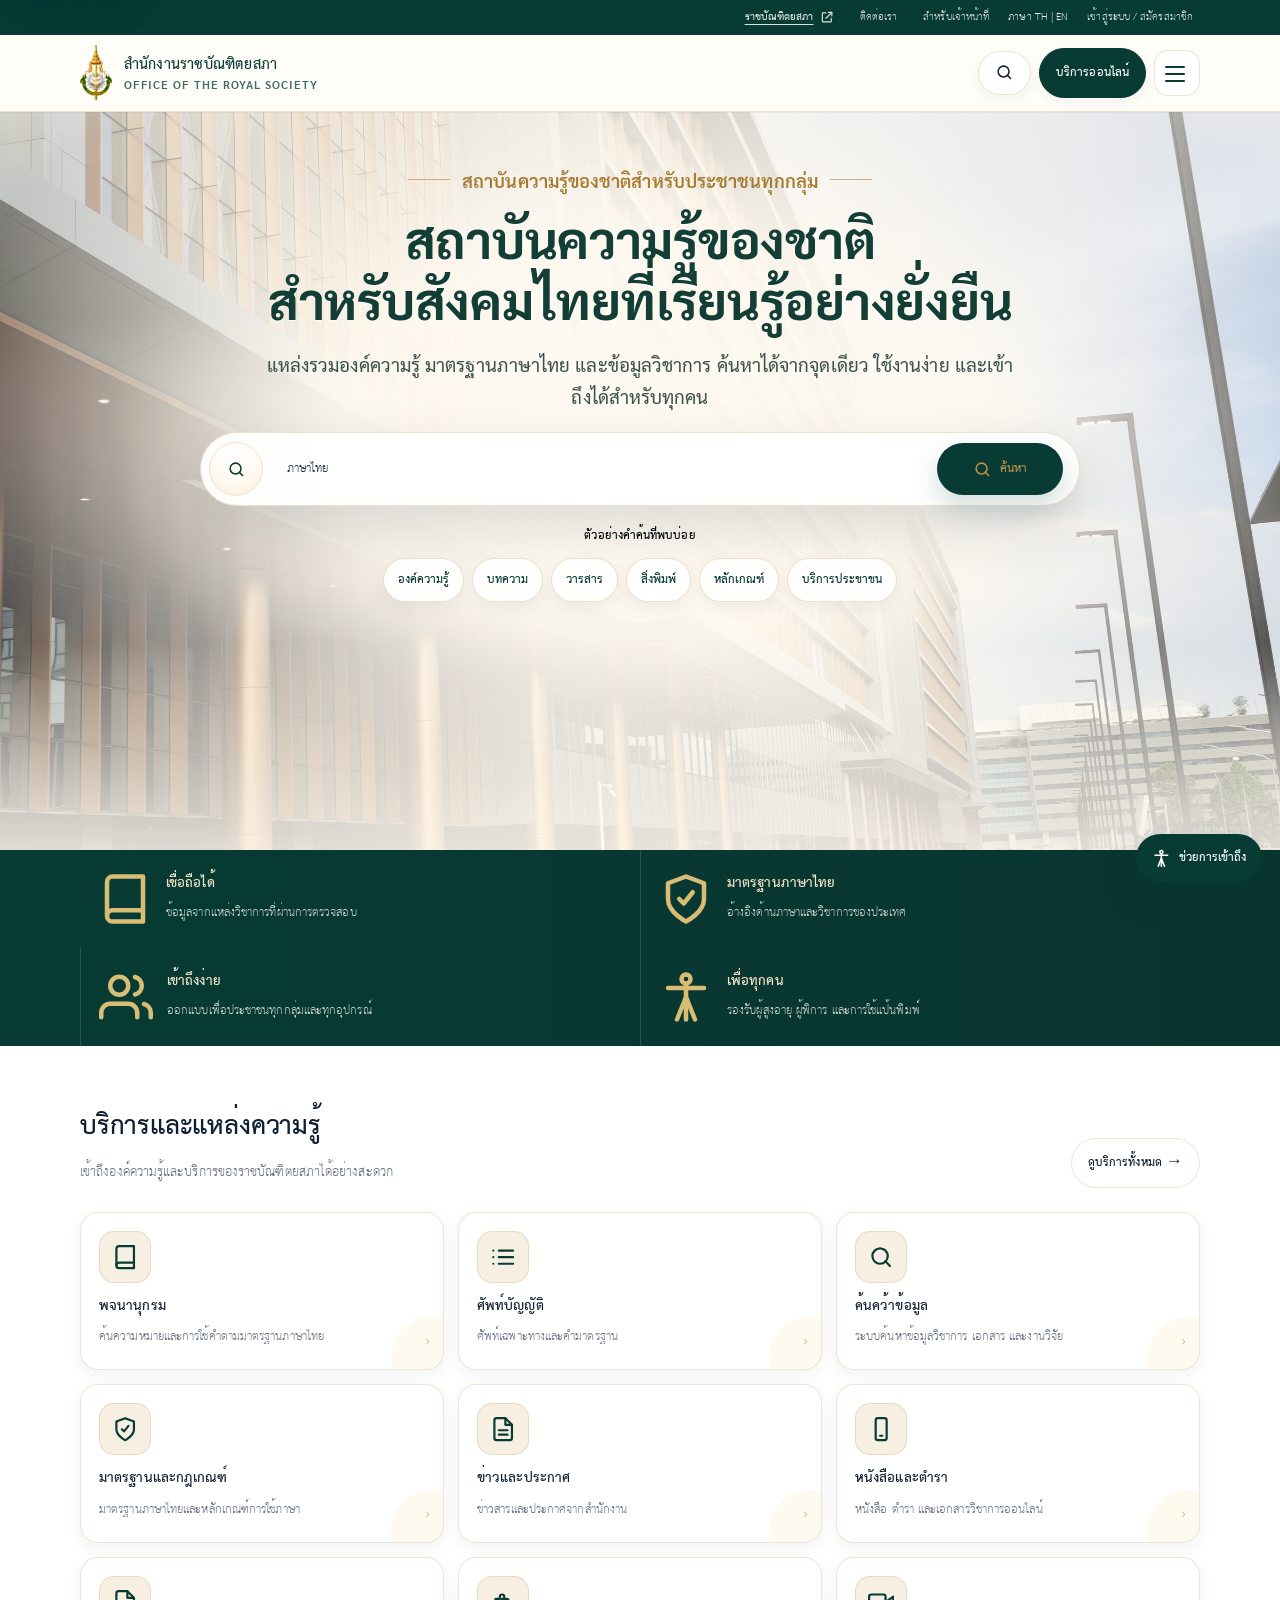
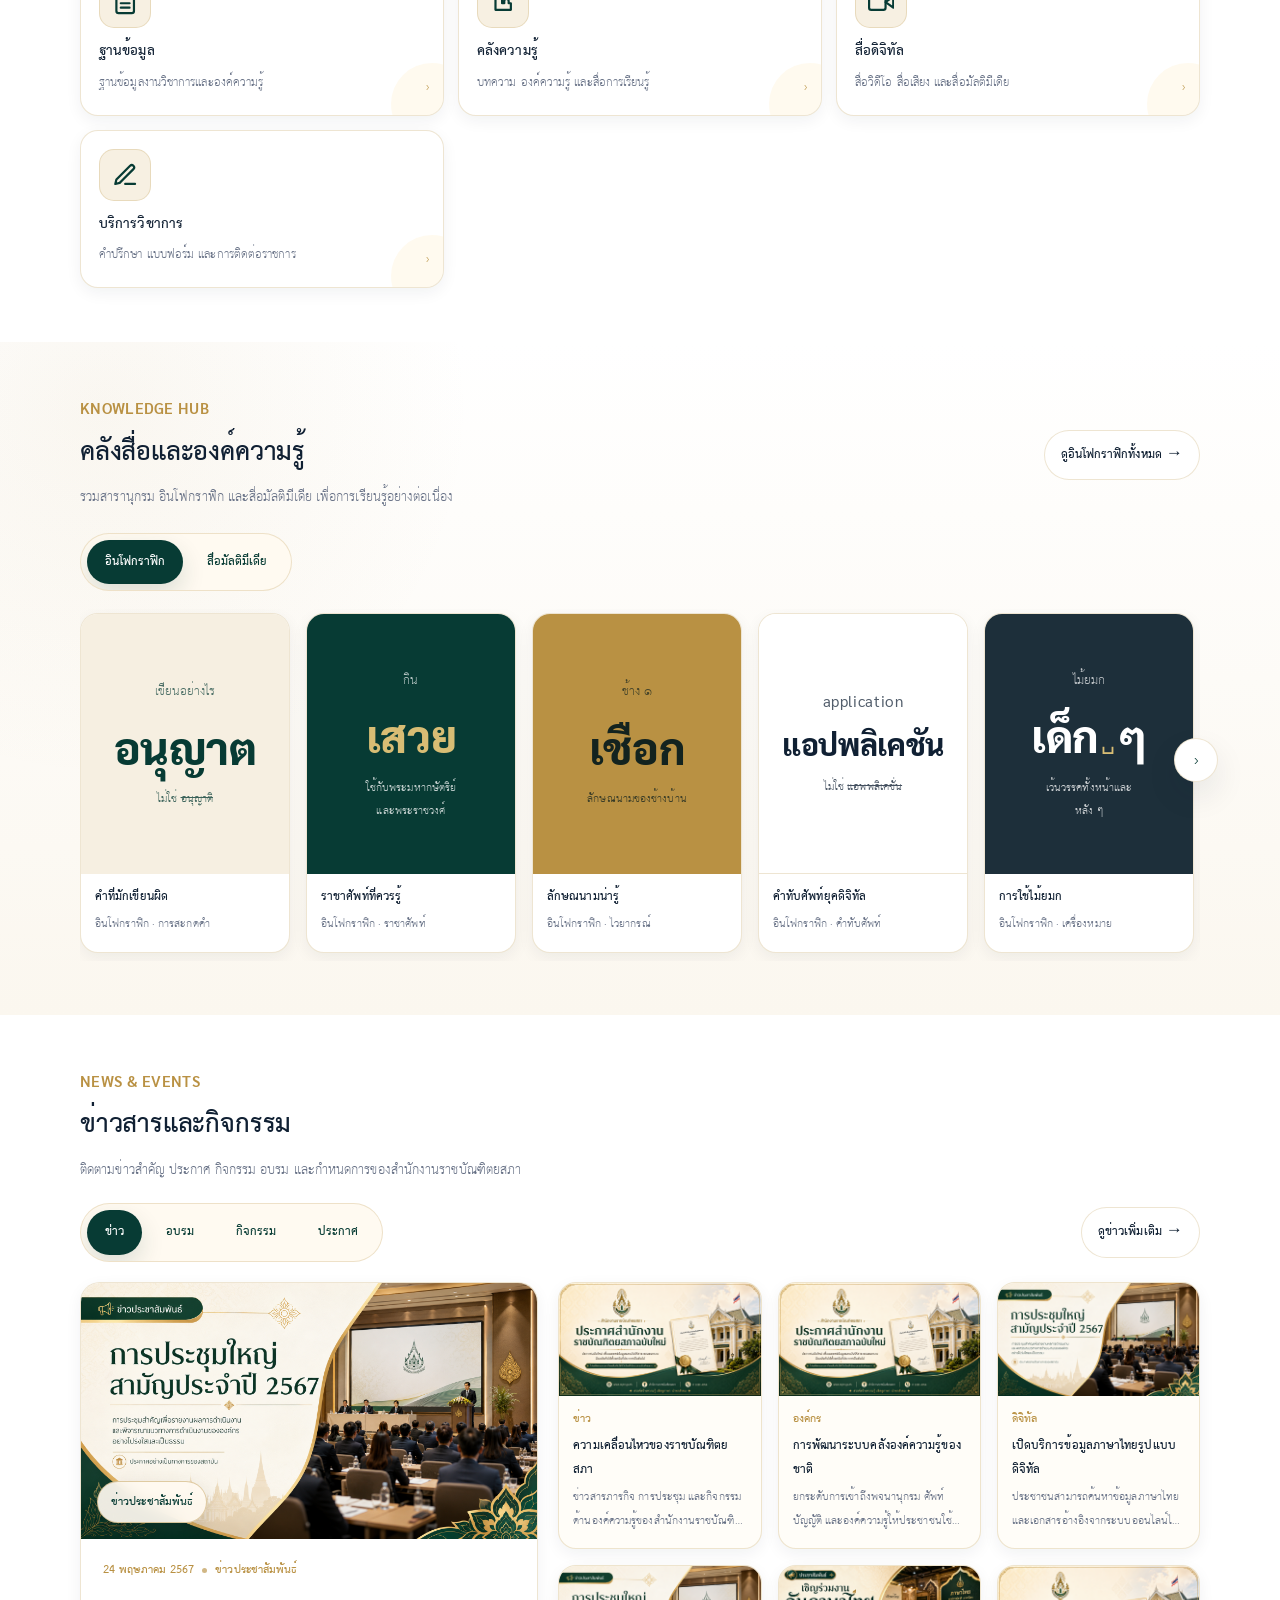
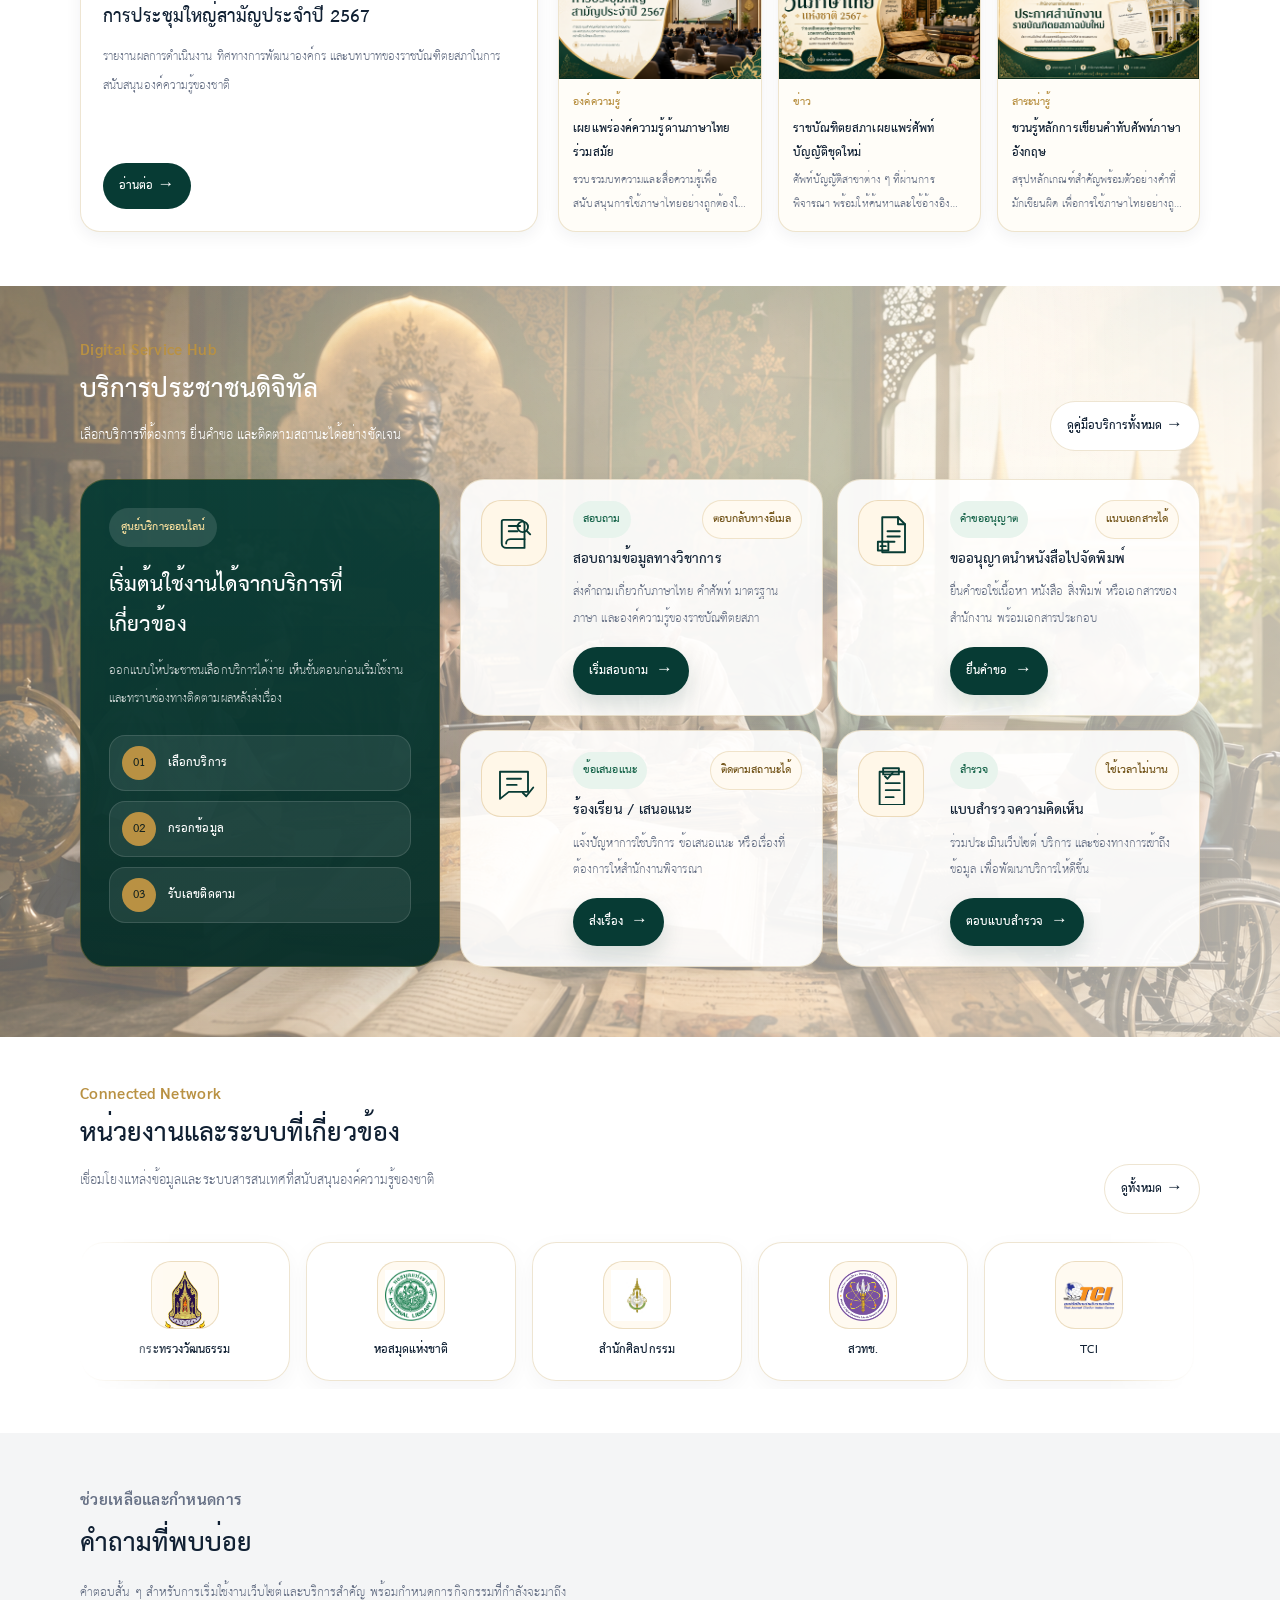
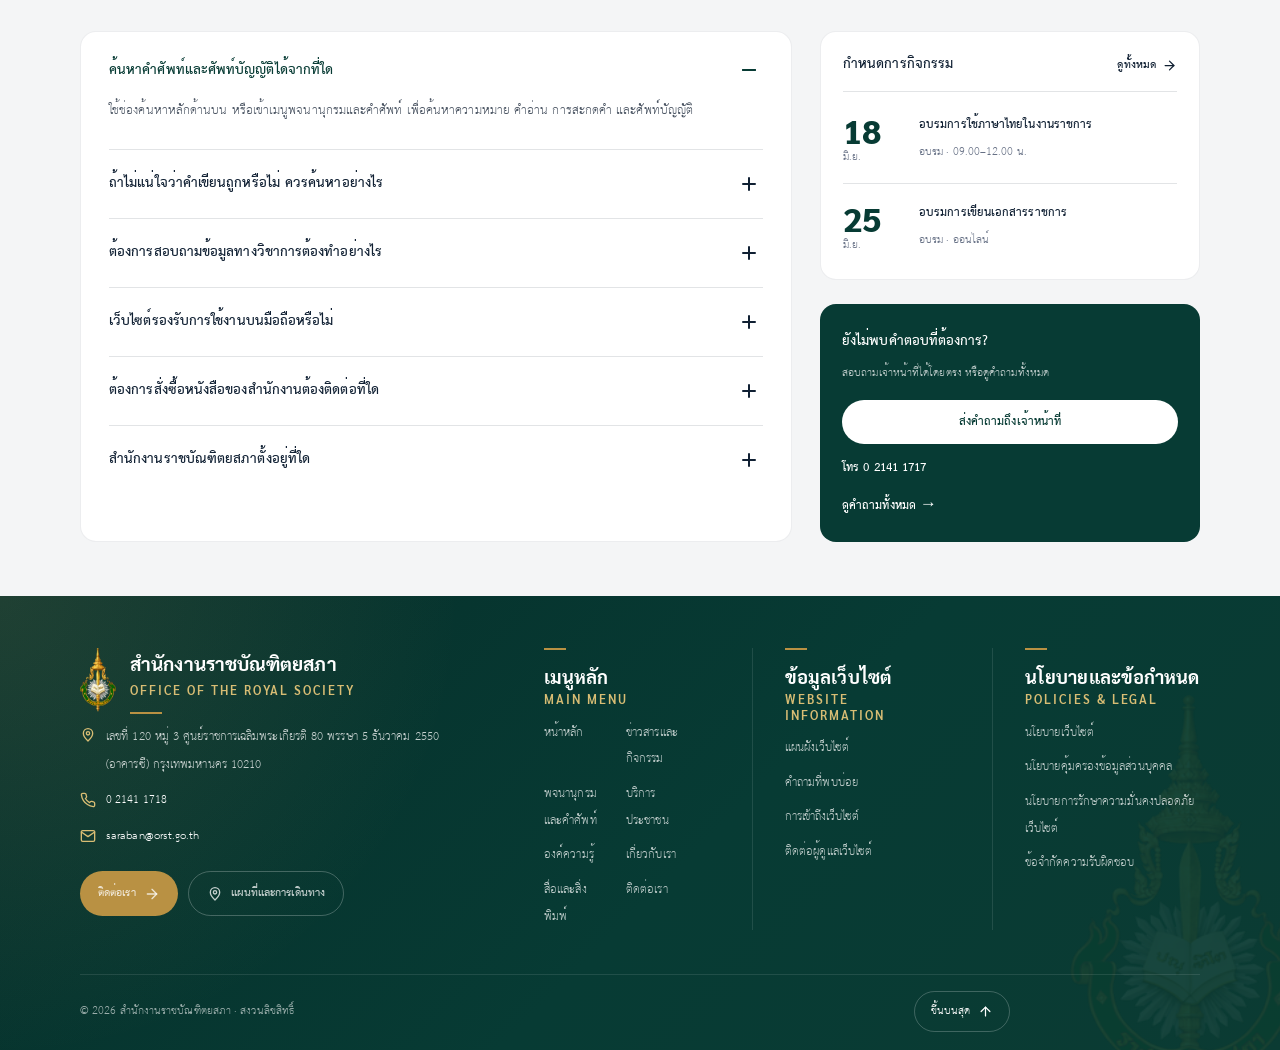
==== index.html @ 40ad595f "feat: ช่องค้นหาหน้าแรกค้นเฉพาะเนื้อหาที่มีในเว็บ - placeholder: ตัด "คำศัพท์ พจนานุกรม" เหลือ "องค์ค" ====
<!DOCTYPE html>
<html lang="th">

<head>
  <meta charset="UTF-8" />
  <meta name="viewport" content="width=device-width, initial-scale=1.0" />
  <meta name="description"
    content="ต้นแบบ UI เว็บไซต์สำนักงานราชบัณฑิตยสภา สถาบันความรู้ของชาติ ค้นหาง่าย เข้าถึงได้ทุกคน" />
  <title>สำนักงานราชบัณฑิตยสภา | สถาบันความรู้ของชาติ</title>
  <link rel="icon" href="assets/images/favicon.png" type="image/png">
  <!-- โหลดฟอนต์หลักก่อน CSS — กันหน้ากระพริบเป็นฟอนต์สำรอง (กว้างกว่า ทำให้เมนูล้น) -->
  <link rel="preload" href="assets/fonts/THSarabunNew-Regular.woff2" as="font" type="font/woff2" crossorigin>
  <link rel="preload" href="assets/fonts/THSarabunNew-Bold.woff2" as="font" type="font/woff2" crossorigin>
  <link rel="preload" href="assets/fonts/Sarabun-ExtraBold.woff2" as="font" type="font/woff2" crossorigin>
  <link rel="stylesheet" href="assets/css/base.css">
  <link rel="stylesheet" href="assets/css/pages/home.css">
  <link rel="stylesheet" href="assets/css/components.css">
</head>

<body data-page="home">

  <a class="skip-link" href="#main-content">ข้ามไปยังเนื้อหาหลัก</a>


  <div id="app-header"></div>

  <main id="main-content">


    <section class="hero hero-reference orst-hero-wow" aria-labelledby="hero-title">
      <!-- ภาพพื้นหลังเคลื่อนไหว (ภาพตึก 4 มุม จางสลับ + ซูมช้า) — สไตล์อยู่ท้าย home.css -->
      <div class="hero-slides" aria-hidden="true">
        <span class="hero-slide hero-slide--1"></span>
        <span class="hero-slide hero-slide--2"></span>
        <span class="hero-slide hero-slide--3"></span>
        <span class="hero-slide hero-slide--4"></span>
      </div>
      <div class="container orst-hero-wrap">
        <div class="orst-hero-content reveal">
          <span class="orst-hero-kicker">สถาบันความรู้ของชาติสำหรับประชาชนทุกกลุ่ม</span>

          <h1 id="hero-title" class="orst-hero-title">
            สถาบันความรู้ของชาติ<br>สำหรับสังคมไทยที่เรียนรู้อย่างยั่งยืน
          </h1>

          <p class="orst-hero-lead">
            แหล่งรวมองค์ความรู้ มาตรฐานภาษาไทย และข้อมูลวิชาการ ค้นหาได้จากจุดเดียว ใช้งานง่าย และเข้าถึงได้สำหรับทุกคน
          </p>

          <form class="orst-smart-search hero-search search-form" id="search-form" role="search"
            aria-label="ค้นหาองค์ความรู้">
            <span class="orst-search-orb" aria-hidden="true">
              <svg class="icon">
                <use href="#i-search"></use>
              </svg>
            </span>
            <label class="sr-only" for="global-search">ค้นหาองค์ความรู้</label>
            <input id="global-search" type="search" autocomplete="off"
              placeholder="ค้นหาองค์ความรู้ สื่อสิ่งพิมพ์ และอื่น ๆ..."
              aria-controls="suggestions search-results" aria-expanded="false">
            <button class="orst-search-submit" type="submit" aria-label="ค้นหา">
              <svg class="icon" aria-hidden="true">
                <use href="#i-search"></use>
              </svg>
              ค้นหา
            </button>
            <!-- <div id="suggestions" class="suggestions orst-hero-suggestions" role="listbox" aria-label="คำแนะนำการค้นหา"
              hidden></div> -->
          </form>


          <div class="orst-popular-shell" aria-label="ตัวอย่างคำค้นสำหรับตรวจสอบภาษาและองค์ความรู้">
            <span class="orst-popular-title">ตัวอย่างคำค้นที่พบบ่อย</span>

            <div class="hero-popular popular-row orst-popular-row orst-popular-primary">
              <button type="button" class="chip" data-query="องค์ความรู้">องค์ความรู้</button>
              <button type="button" class="chip" data-query="บทความ">บทความ</button>
              <button type="button" class="chip" data-query="วารสาร">วารสาร</button>
              <button type="button" class="chip" data-query="สิ่งพิมพ์">สิ่งพิมพ์</button>
              <button type="button" class="chip" data-query="หลักเกณฑ์">หลักเกณฑ์</button>
              <button type="button" class="chip" data-query="บริการประชาชน">บริการประชาชน</button>
            </div>

          </div>

        </div>

      </div>
    </section>


    <section class="search-results-section orst-search-results" id="knowledge" aria-labelledby="search-results-title"
      aria-describedby="search-results-desc" hidden>
      <div class="container">
        <div class="orst-results-panel reveal">

          <div class="orst-results-hero">
            <div class="orst-results-heading">
              <span class="section-kicker">Smart Search</span>

              <h2 id="search-results-title">ผลการค้นหาองค์ความรู้เบื้องต้น</h2>

              <p id="search-results-desc">
                แสดงผลลัพธ์ที่เกี่ยวข้องมากที่สุดจากพจนานุกรม ศัพท์บัญญัติ บทความ หนังสือ วารสาร เอกสาร และบริการประชาชน
              </p>
            </div>

            <div class="orst-results-command" role="search" aria-label="ค้นหาเพิ่มเติมในองค์ความรู้">
              <span class="orst-command-icon" aria-hidden="true">
                <svg class="icon">
                  <use href="#i-search"></use>
                </svg>
              </span>

              <label class="sr-only" for="results-inline-search">
                ค้นหาเพิ่มเติมในฐานข้อมูลองค์ความรู้
              </label>

              <input id="results-inline-search" type="search" autocomplete="off"
                placeholder="ค้นหาเพิ่มเติม เช่น พจนานุกรม ศัพท์บัญญัติ ภาษาไทย">

              <button type="button" class="orst-command-btn" id="results-inline-submit">
                ค้นหา
              </button>
            </div>

          </div>

          <div class="orst-quick-search" id="related-searches" aria-label="คำค้นที่เกี่ยวข้อง">
            <span>คำค้นที่เกี่ยวข้อง:</span>
            <button type="button" data-query="พจนานุกรม">พจนานุกรม</button>
            <button type="button" data-query="ศัพท์บัญญัติ">ศัพท์บัญญัติ</button>
            <button type="button" data-query="คำทับศัพท์">คำทับศัพท์</button>
            <button type="button" data-query="การสะกดคำ">การสะกดคำ</button>
            <button type="button" data-query="คำอ่าน">คำอ่าน</button>
          </div>

          <div class="orst-filter-row" aria-label="ตัวกรองประเภทผลลัพธ์">
            <button type="button" class="filter-btn active" data-filter="all" aria-pressed="true">
              ทั้งหมด <span id="count-all">0</span>
            </button>

            <button class="filter-btn" data-filter="term" role="tab" aria-selected="false">
              คำศัพท์ <span id="count-term">0</span>
            </button>

            <button class="filter-btn" data-filter="dictionary" role="tab" aria-selected="false">
              พจนานุกรม <span id="count-dictionary">0</span>
            </button>

            <button class="filter-btn" data-filter="journal" role="tab" aria-selected="false">
              วารสาร <span id="count-journal">0</span>
            </button>

            <button class="filter-btn" data-filter="article" role="tab" aria-selected="false">
              บทความ <span id="count-article">0</span>
            </button>

            <button class="filter-btn" data-filter="document" role="tab" aria-selected="false">
              เอกสาร <span id="count-document">0</span>
            </button>

            <button class="filter-btn" data-filter="service" role="tab" aria-selected="false">
              บริการประชาชน <span id="count-service">0</span>
            </button>
          </div>

          <div class="orst-results-body orst-results-body-preview">
            <div class="orst-results-content">

              <div class="orst-result-status" id="search-status" role="status" aria-live="polite" aria-atomic="true">
                <span>พิมพ์คำค้นหรือเลือกคำค้นยอดนิยมเพื่อเริ่มค้นหา</span>
                <span>ระบบจะแสดงผลลัพธ์ที่เกี่ยวข้องที่สุดก่อน</span>
              </div>

              <div class="orst-featured-result" id="featured-result" hidden></div>

              <div class="orst-results-grid orst-results-grid-preview" id="search-results"
                aria-label="รายการผลการค้นหา">
              </div>

              <div class="orst-empty-state" id="orst-empty-state" hidden>
                <strong>ไม่พบผลลัพธ์ที่ตรงกับคำค้น</strong>
                <p>
                  ลองใช้คำค้นที่กว้างขึ้น เช่น “ภาษาไทย”, “พจนานุกรม”, “ศัพท์บัญญัติ” หรือ “สารานุกรม”
                </p>
                <button type="button" data-query="ภาษาไทย">
                  ดูตัวอย่างผลลัพธ์
                </button>
              </div>

              <div class="orst-results-footer-cta">
                <p>
                  ต้องการค้นหาแบบละเอียดหรือดูผลลัพธ์ทั้งหมด?
                </p>
                <a href="knowledge.html" class="btn" id="view-all-results-footer"
                  aria-label="ไปยังคลังองค์ความรู้ของชาติพร้อมคำค้นปัจจุบัน">
                  ไปยังคลังองค์ความรู้ของชาติ
                </a>
              </div>

            </div>
          </div>

        </div>
      </div>
    </section>


    <section class="trust-strip" aria-label="คุณค่าหลักของเว็บไซต์">
      <div class="container trust-grid">
        <article class="trust-item"><svg class="icon trust-icon">
            <use href="#i-book"></use>
          </svg>
          <div>
            <h3>เชื่อถือได้</h3>
            <p>ข้อมูลจากแหล่งวิชาการที่ผ่านการตรวจสอบ</p>
          </div>
        </article>
        <article class="trust-item"><svg class="icon trust-icon">
            <use href="#i-shield"></use>
          </svg>
          <div>
            <h3>มาตรฐานภาษาไทย</h3>
            <p>อ้างอิงด้านภาษาและวิชาการของประเทศ</p>
          </div>
        </article>
        <article class="trust-item"><svg class="icon trust-icon">
            <use href="#i-people"></use>
          </svg>
          <div>
            <h3>เข้าถึงง่าย</h3>
            <p>ออกแบบเพื่อประชาชนทุกกลุ่มและทุกอุปกรณ์</p>
          </div>
        </article>
        <article class="trust-item"><svg class="icon trust-icon">
            <use href="#i-access"></use>
          </svg>
          <div>
            <h3>เพื่อทุกคน</h3>
            <p>รองรับผู้สูงอายุ ผู้พิการ และการใช้แป้นพิมพ์</p>
          </div>
        </article>
      </div>
    </section>

    <section class="section alt" id="services">
      <div class="container">
        <div class="section-head">
          <div>
            <h2>บริการและแหล่งความรู้</h2>
            <p>เข้าถึงองค์ความรู้และบริการของราชบัณฑิตยสภาได้อย่างสะดวก</p>
          </div><a class="view-all" href="#service-hub">ดูบริการทั้งหมด →</a>
        </div>
        <div class="service-grid reveal">
          <a class="service-card" href="#knowledge"><span class="service-icon"><svg class="icon-lg">
                <use href="#i-book"></use>
              </svg></span>
            <h3>พจนานุกรม</h3>
            <p>ค้นความหมายและการใช้คำตามมาตรฐานภาษาไทย</p><span class="arrow">›</span>
          </a>
          <a class="service-card" href="#knowledge"><span class="service-icon"><svg class="icon-lg">
                <use href="#i-form"></use>
              </svg></span>
            <h3>ศัพท์บัญญัติ</h3>
            <p>ศัพท์เฉพาะทางและคำมาตรฐาน</p><span class="arrow">›</span>
          </a>
          <a class="service-card" href="#archive"><span class="service-icon"><svg class="icon-lg">
                <use href="#i-search"></use>
              </svg></span>
            <h3>ค้นคว้าข้อมูล</h3>
            <p>ระบบค้นหาข้อมูลวิชาการ เอกสาร และงานวิจัย</p><span class="arrow">›</span>
          </a>
          <a class="service-card" href="#archive"><span class="service-icon"><svg class="icon-lg">
                <use href="#i-shield"></use>
              </svg></span>
            <h3>มาตรฐานและกฎเกณฑ์</h3>
            <p>มาตรฐานภาษาไทยและหลักเกณฑ์การใช้ภาษา</p><span class="arrow">›</span>
          </a>
          <a class="service-card" href="#news"><span class="service-icon"><svg class="icon-lg">
                <use href="#i-file"></use>
              </svg></span>
            <h3>ข่าวและประกาศ</h3>
            <p>ข่าวสารและประกาศจากสำนักงาน</p><span class="arrow">›</span>
          </a>
          <a class="service-card" href="#publications"><span class="service-icon"><svg class="icon-lg">
                <use href="#i-phone"></use>
              </svg></span>
            <h3>หนังสือและตำรา</h3>
            <p>หนังสือ ตำรา และเอกสารวิชาการออนไลน์</p><span class="arrow">›</span>
          </a>
          <a class="service-card" href="#knowledge"><span class="service-icon"><svg class="icon-lg">
                <use href="#i-file"></use>
              </svg></span>
            <h3>ฐานข้อมูล</h3>
            <p>ฐานข้อมูลงานวิชาการและองค์ความรู้</p><span class="arrow">›</span>
          </a>
          <a class="service-card" href="#archive"><span class="service-icon"><svg class="icon-lg">
                <use href="#i-puzzle"></use>
              </svg></span>
            <h3>คลังความรู้</h3>
            <p>บทความ องค์ความรู้ และสื่อการเรียนรู้</p><span class="arrow">›</span>
          </a>
          <a class="service-card" href="#publications"><span class="service-icon"><svg class="icon-lg">
                <use href="#i-video"></use>
              </svg></span>
            <h3>สื่อดิจิทัล</h3>
            <p>สื่อวิดีโอ สื่อเสียง และสื่อมัลติมีเดีย</p><span class="arrow">›</span>
          </a>
          <a class="service-card" href="#service-hub"><span class="service-icon"><svg class="icon-lg">
                <use href="#i-pen"></use>
              </svg></span>
            <h3>บริการวิชาการ</h3>
            <p>คำปรึกษา แบบฟอร์ม และการติดต่อราชการ</p><span class="arrow">›</span>
          </a>
        </div>
      </div>
    </section>


    <section class="section knowledge-hub-section" id="publications">
      <div class="container">

        <div class="section-head knowledge-hub-head">
          <div>
            <span class="section-kicker">KNOWLEDGE HUB</span>
            <h2>คลังสื่อและองค์ความรู้</h2>
            <p>รวมสารานุกรม อินโฟกราฟิก และสื่อมัลติมีเดีย เพื่อการเรียนรู้อย่างต่อเนื่อง</p>
          </div>

          <a class="view-all media-view-all-link" id="media-view-all-link" href="knowledge.html">
            ดูอินโฟกราฟิกทั้งหมด →
          </a>
        </div>

        <div class="media-tabs knowledge-hub-tabs reveal">

          <div class="media-tablist knowledge-tablist" role="tablist" aria-label="หมวดคลังองค์ความรู้">
            <button type="button" class="media-tab active" id="tab-encyclopedia" role="tab" aria-selected="true"
              aria-controls="panel-encyclopedia" data-media-tab="encyclopedia">
              อินโฟกราฟิก
            </button>


            <button type="button" class="media-tab" id="tab-multimedia" role="tab" aria-selected="false"
              aria-controls="panel-multimedia" data-media-tab="multimedia">
              สื่อมัลติมีเดีย
            </button>
          </div>

          <!-- อินโฟกราฟิก (id/data ยังใช้ชื่อ encyclopedia ตาม JS เดิม) -->
          <div class="media-tab-panel active" id="panel-encyclopedia" role="tabpanel" aria-labelledby="tab-encyclopedia"
            data-media-panel="encyclopedia">


            <div class="publication-shell media-tab-shell">
              <button class="scroll-btn left" data-scroll="encyclopedia-row" data-dir="left"
                aria-label="เลื่อนอินโฟกราฟิกไปทางซ้าย">‹</button>

              <div class="publication-row knowledge-scroll-row" id="encyclopedia-row">
                <!-- อินโฟกราฟิก: ปกแบบ "หนึ่งโพสต์ หนึ่งคำ" วาดด้วย HTML/CSS (ยังไม่มีไฟล์ภาพจริง)
                     เมื่อได้ภาพจากหน่วยงาน ให้แทน .ig-cover ด้วย <img> ขนาด 4:5 -->
                <article class="pub-card knowledge-card ig-card">
                  <div class="ig-cover ig-cream">
                    <span class="ig-kicker">เขียนอย่างไร</span>
                    <strong class="ig-word">อนุญาต</strong>
                    <span class="ig-sub">ไม่ใช่ <s>อนุญาติ</s></span>
                  </div>
                  <div class="ig-caption">
                    <h3>คำที่มักเขียนผิด</h3>
                    <span>อินโฟกราฟิก · การสะกดคำ</span>
                  </div>
                </article>

                <article class="pub-card knowledge-card ig-card">
                  <div class="ig-cover ig-deep">
                    <span class="ig-kicker">กิน</span>
                    <strong class="ig-word">เสวย</strong>
                    <span class="ig-sub">ใช้กับพระมหากษัตริย์และพระราชวงศ์</span>
                  </div>
                  <div class="ig-caption">
                    <h3>ราชาศัพท์ที่ควรรู้</h3>
                    <span>อินโฟกราฟิก · ราชาศัพท์</span>
                  </div>
                </article>

                <article class="pub-card knowledge-card ig-card">
                  <div class="ig-cover ig-gold">
                    <span class="ig-kicker">ช้าง ๑</span>
                    <strong class="ig-word">เชือก</strong>
                    <span class="ig-sub">ลักษณนามของช้างบ้าน</span>
                  </div>
                  <div class="ig-caption">
                    <h3>ลักษณนามน่ารู้</h3>
                    <span>อินโฟกราฟิก · ไวยากรณ์</span>
                  </div>
                </article>

                <article class="pub-card knowledge-card ig-card">
                  <div class="ig-cover ig-white">
                    <span class="ig-kicker ig-latin">application</span>
                    <strong class="ig-word ig-word--long">แอปพลิเคชัน</strong>
                    <span class="ig-sub">ไม่ใช่ <s>แอพพลิเคชั่น</s></span>
                  </div>
                  <div class="ig-caption">
                    <h3>คำทับศัพท์ยุคดิจิทัล</h3>
                    <span>อินโฟกราฟิก · คำทับศัพท์</span>
                  </div>
                </article>

                <article class="pub-card knowledge-card ig-card">
                  <div class="ig-cover ig-ink">
                    <span class="ig-kicker">ไม้ยมก</span>
                    <strong class="ig-word">เด็ก<span class="ig-gap" aria-hidden="true">␣</span>ๆ</strong>
                    <span class="ig-sub">เว้นวรรคทั้งหน้าและหลัง&nbsp;ๆ</span>
                  </div>
                  <div class="ig-caption">
                    <h3>การใช้ไม้ยมก</h3>
                    <span>อินโฟกราฟิก · เครื่องหมาย</span>
                  </div>
                </article>

                <article class="pub-card knowledge-card ig-card">
                  <div class="ig-cover ig-cream">
                    <span class="ig-kicker">เก้า</span>
                    <strong class="ig-word ig-word--digit">๙</strong>
                    <span class="ig-sub ig-digits">๐ ๑ ๒ ๓ ๔<br>๕ ๖ ๗ ๘ ๙</span>
                  </div>
                  <div class="ig-caption">
                    <h3>ตัวเลขไทย</h3>
                    <span>อินโฟกราฟิก · ตัวเลข</span>
                  </div>
                </article>

                <article class="pub-card knowledge-card ig-card">
                  <div class="ig-cover ig-white">
                    <span class="ig-kicker ig-latin">e-mail</span>
                    <strong class="ig-word">อีเมล</strong>
                    <span class="ig-sub">ไม่ใช่ <s>อีเมล์</s></span>
                  </div>
                  <div class="ig-caption">
                    <h3>คำทับศัพท์ที่ใช้บ่อย</h3>
                    <span>อินโฟกราฟิก · คำทับศัพท์</span>
                  </div>
                </article>
                <article class="pub-card knowledge-card ig-card">
                  <div class="ig-cover ig-deep">
                    <span class="ig-kicker">นอน</span>
                    <strong class="ig-word">บรรทม</strong>
                    <span class="ig-sub">ใช้กับพระมหากษัตริย์และพระราชวงศ์</span>
                  </div>
                  <div class="ig-caption">
                    <h3>ราชาศัพท์: นอน</h3>
                    <span>อินโฟกราฟิก · ราชาศัพท์</span>
                  </div>
                </article>
                <article class="pub-card knowledge-card ig-card">
                  <div class="ig-cover ig-cream">
                    <span class="ig-kicker">เขียนอย่างไร</span>
                    <strong class="ig-word">กะเพรา</strong>
                    <span class="ig-sub">ไม่ใช่ <s>กระเพรา</s></span>
                  </div>
                  <div class="ig-caption">
                    <h3>ชื่อผักที่มักสะกดผิด</h3>
                    <span>อินโฟกราฟิก · การสะกดคำ</span>
                  </div>
                </article>
                <article class="pub-card knowledge-card ig-card">
                  <div class="ig-cover ig-gold">
                    <span class="ig-kicker">ร่ม ๑</span>
                    <strong class="ig-word">คัน</strong>
                    <span class="ig-sub">ลักษณนามของร่ม</span>
                  </div>
                  <div class="ig-caption">
                    <h3>ลักษณนาม: ร่ม</h3>
                    <span>อินโฟกราฟิก · ไวยากรณ์</span>
                  </div>
                </article>
                <article class="pub-card knowledge-card ig-card">
                  <div class="ig-cover ig-ink">
                    <span class="ig-kicker">ไปยาลใหญ่</span>
                    <strong class="ig-word">ฯลฯ</strong>
                    <span class="ig-sub">อ่านว่า และอื่น&nbsp;ๆ</span>
                  </div>
                  <div class="ig-caption">
                    <h3>การอ่านเครื่องหมาย ฯลฯ</h3>
                    <span>อินโฟกราฟิก · เครื่องหมาย</span>
                  </div>
                </article>
                <article class="pub-card knowledge-card ig-card">
                  <div class="ig-cover ig-cream">
                    <span class="ig-kicker">เขียนอย่างไร</span>
                    <strong class="ig-word">สังเกต</strong>
                    <span class="ig-sub">ไม่ใช่ <s>สังเกตุ</s></span>
                  </div>
                  <div class="ig-caption">
                    <h3>คำที่มักเติมสระเกิน</h3>
                    <span>อินโฟกราฟิก · การสะกดคำ</span>
                  </div>
                </article>
                <article class="pub-card knowledge-card ig-card">
                  <div class="ig-cover ig-deep">
                    <span class="ig-kicker">ป่วย</span>
                    <strong class="ig-word">ประชวร</strong>
                    <span class="ig-sub">ใช้กับพระมหากษัตริย์และพระราชวงศ์</span>
                  </div>
                  <div class="ig-caption">
                    <h3>ราชาศัพท์: ป่วย</h3>
                    <span>อินโฟกราฟิก · ราชาศัพท์</span>
                  </div>
                </article>
                <article class="pub-card knowledge-card ig-card">
                  <div class="ig-cover ig-white">
                    <span class="ig-kicker ig-latin">website</span>
                    <strong class="ig-word">เว็บไซต์</strong>
                    <span class="ig-sub">ไม่ใช่ <s>เวบไซต์</s></span>
                  </div>
                  <div class="ig-caption">
                    <h3>คำทับศัพท์ยุคออนไลน์</h3>
                    <span>อินโฟกราฟิก · คำทับศัพท์</span>
                  </div>
                </article>
              </div>

              <button class="scroll-btn right" data-scroll="encyclopedia-row" data-dir="right"
                aria-label="เลื่อนอินโฟกราฟิกไปทางขวา">›</button>
            </div>
          </div>

          <!-- Research -->
          <div class="media-tab-panel" id="panel-research" role="tabpanel" aria-labelledby="tab-research"
            data-media-panel="research" hidden>


            <div class="publication-shell media-tab-shell">
              <button class="scroll-btn left" data-scroll="research-row" data-dir="left"
                aria-label="เลื่อนงานวิจัยไปทางซ้าย">‹</button>

              <div class="publication-row knowledge-scroll-row" id="research-row">
                <article class="pub-card knowledge-card text-card">
                  <div class="knowledge-text-cover">
                    <span>Research</span>
                    <strong>งานวิจัยภาษาไทย</strong>
                  </div>
                  <p>งานศึกษาด้านภาษาไทยและการใช้ภาษาในสังคมร่วมสมัย</p>
                </article>

                <article class="pub-card knowledge-card text-card">
                  <div class="knowledge-text-cover">
                    <span>Academic</span>
                    <strong>เอกสารวิชาการ</strong>
                  </div>
                  <p>บทวิเคราะห์และเอกสารอ้างอิงทางวิชาการ</p>
                </article>

                <article class="pub-card knowledge-card text-card">
                  <div class="knowledge-text-cover">
                    <span>Policy</span>
                    <strong>องค์ความรู้เชิงนโยบาย</strong>
                  </div>
                  <p>ข้อมูลสนับสนุนการใช้ภาษาและวัฒนธรรมในระดับองค์กร</p>
                </article>

                <article class="pub-card knowledge-card text-card">
                  <div class="knowledge-text-cover">
                    <span>Research</span>
                    <strong>งานวิจัยภาษาไทย</strong>
                  </div>
                  <p>งานศึกษาด้านภาษาไทยและการใช้ภาษาในสังคมร่วมสมัย</p>
                </article>

                <article class="pub-card knowledge-card text-card">
                  <div class="knowledge-text-cover">
                    <span>Academic</span>
                    <strong>เอกสารวิชาการ</strong>
                  </div>
                  <p>บทวิเคราะห์และเอกสารอ้างอิงทางวิชาการ</p>
                </article>

                <article class="pub-card knowledge-card text-card">
                  <div class="knowledge-text-cover">
                    <span>Policy</span>
                    <strong>องค์ความรู้เชิงนโยบาย</strong>
                  </div>
                  <p>ข้อมูลสนับสนุนการใช้ภาษาและวัฒนธรรมในระดับองค์กร</p>
                </article>
              </div>

              <button class="scroll-btn right" data-scroll="research-row" data-dir="right"
                aria-label="เลื่อนงานวิจัยไปทางขวา">›</button>
            </div>
          </div>

          <!-- Multimedia -->
          <div class="media-tab-panel" id="panel-multimedia" role="tabpanel" aria-labelledby="tab-multimedia"
            data-media-panel="multimedia" hidden>


            <!-- วิดีโอเด่น + เพลย์ลิสต์: กดรายการด้านขวาเพื่อสลับวิดีโอเด่น (initMediaPlaylist ใน home.js) -->
            <div class="mm-stage">
              <a class="mm-feature" href="#" data-mm-feature>
                <span class="mm-feature-media">
                  <img src="assets/images/Mult-01.png" alt="" width="1672" height="941" loading="lazy" data-mm-feature-img>
                </span>
                <span class="mm-feature-body">
                  <span class="mm-kicker">สื่อมัลติมีเดียแนะนำ</span>
                  <strong class="mm-feature-title" data-mm-feature-title>ภาษาไทย: มรดกและการถ่ายทอดจากรุ่นสู่รุ่น</strong>
                  <span class="mm-cta">รับชมวิดีโอ <svg class="icon" aria-hidden="true"><use href="#i-arrow"></use></svg></span>
                </span>
              </a>

              <div class="mm-playlist">
                <div class="mm-playlist-head">
                  <strong>รายการวิดีโอ</strong>
                  <span>4 เรื่อง</span>
                </div>
                <ol class="mm-list">
                  <li>
                    <button class="mm-item is-active" type="button" aria-pressed="true"
                      data-mm-src="assets/images/Mult-01.png" data-mm-title="ภาษาไทย: มรดกและการถ่ายทอดจากรุ่นสู่รุ่น">
                      <span class="mm-thumb"><img src="assets/images/Mult-01.png" alt="" width="1672" height="941" loading="lazy"></span>
                      <span class="mm-item-text">
                        <span class="mm-no">01</span>
                        <span class="mm-item-title">ภาษาไทย: มรดกและการถ่ายทอดจากรุ่นสู่รุ่น</span>
                      </span>
                    </button>
                  </li>
                  <li>
                    <button class="mm-item" type="button" aria-pressed="false"
                      data-mm-src="assets/images/Mult-02.png" data-mm-title="บทบาทของราชบัณฑิตยสภากับสังคมไทย">
                      <span class="mm-thumb"><img src="assets/images/Mult-02.png" alt="" width="1672" height="941" loading="lazy"></span>
                      <span class="mm-item-text">
                        <span class="mm-no">02</span>
                        <span class="mm-item-title">บทบาทของราชบัณฑิตยสภากับสังคมไทย</span>
                      </span>
                    </button>
                  </li>
                  <li>
                    <button class="mm-item" type="button" aria-pressed="false"
                      data-mm-src="assets/images/Mult-03.png" data-mm-title="พาทีเที่ยว: ศิลปวัฒนธรรมไทยที่ควรรู้">
                      <span class="mm-thumb"><img src="assets/images/Mult-03.png" alt="" width="1672" height="941" loading="lazy"></span>
                      <span class="mm-item-text">
                        <span class="mm-no">03</span>
                        <span class="mm-item-title">พาทีเที่ยว: ศิลปวัฒนธรรมไทยที่ควรรู้</span>
                      </span>
                    </button>
                  </li>
                  <li>
                    <button class="mm-item" type="button" aria-pressed="false"
                      data-mm-src="assets/images/Mult-04.png" data-mm-title="การใช้ภาษาไทยในยุคดิจิทัลอย่างถูกต้อง">
                      <span class="mm-thumb"><img src="assets/images/Mult-04.png" alt="" width="1672" height="941" loading="lazy"></span>
                      <span class="mm-item-text">
                        <span class="mm-no">04</span>
                        <span class="mm-item-title">การใช้ภาษาไทยในยุคดิจิทัลอย่างถูกต้อง</span>
                      </span>
                    </button>
                  </li>
                </ol>
              </div>
            </div>
          </div>

        </div>
      </div>
    </section>


    
<section class="section alt news-events-section" id="news">
  <div class="container">

    <div class="section-head news-events-head">
      <div>
        <span class="section-kicker">NEWS & EVENTS</span>
        <h2>ข่าวสารและกิจกรรม</h2>
        <p>ติดตามข่าวสำคัญ ประกาศ กิจกรรม อบรม และกำหนดการของสำนักงานราชบัณฑิตยสภา</p>
      </div>
    </div>

    <!-- แถบเครื่องมือ: แท็บประเภทข่าว (ซ้าย) + ลิงก์ดูข่าวเพิ่มเติม (ขวา) -->
    <div class="news-toolbar">
        <div class="news-events-tabs" role="tablist" aria-label="ประเภทข่าวและกิจกรรม">
          <button type="button" class="news-event-tab active" role="tab" aria-selected="true"
            aria-controls="news-panel-news" id="news-tab-news" data-news-tab="news">
            ข่าว
          </button>

          <button type="button" class="news-event-tab" role="tab" aria-selected="false"
            aria-controls="news-panel-training" id="news-tab-training" data-news-tab="training">
            อบรม
          </button>

          <button type="button" class="news-event-tab" role="tab" aria-selected="false"
            aria-controls="news-panel-event" id="news-tab-event" data-news-tab="event">
            กิจกรรม
          </button>

          <button type="button" class="news-event-tab" role="tab" aria-selected="false"
            aria-controls="news-panel-announcement" id="news-tab-announcement" data-news-tab="announcement">
            ประกาศ
          </button>
        </div>

      <a href="news.html?type=news" class="view-all" id="news-view-all-link">
        ดูข่าวเพิ่มเติม →
      </a>
    </div>

    <div class="news-events-layout reveal">

          <div class="news-events-main">

            <!-- TAB: ข่าว -->
            <div class="news-event-panel active" id="news-panel-news" role="tabpanel" aria-labelledby="news-tab-news"
              data-news-panel="news">

              <div class="news-mosaic-layout">
                <article class="news-mosaic-feature">
                  <a href="#" class="news-mosaic-feature-img" aria-label="อ่านข่าวการประชุมใหญ่สามัญประจำปี 2567">
                    <img src="assets/images/New-01.png" alt="การประชุมใหญ่สามัญประจำปี 2567" loading="lazy">
                    <span class="news-type-badge">ข่าวประชาสัมพันธ์</span>
                  </a>

                  <div class="news-mosaic-feature-body">
                    <div class="news-meta">
                      <span>24 พฤษภาคม 2567</span>
                      <span>ข่าวประชาสัมพันธ์</span>
                    </div>
                    <h3>การประชุมใหญ่สามัญประจำปี 2567</h3>
                    <p>
                      รายงานผลการดำเนินงาน ทิศทางการพัฒนาองค์กร และบทบาทของราชบัณฑิตยสภาในการสนับสนุนองค์ความรู้ของชาติ
                    </p>
                    <a class="news-primary-action" href="#">อ่านต่อ →</a>
                  </div>
                </article>

                <div class="news-mosaic-side">
                  <article class="news-mosaic-card">
                    <a href="#" class="news-mosaic-thumb">
                      <img src="assets/images/New-02.png" alt="ความเคลื่อนไหวของราชบัณฑิตยสภา" loading="lazy">
                    </a>
                    <div class="news-mosaic-card-body">
                      <span class="news-mini-type">ข่าว</span>
                      <h4>ความเคลื่อนไหวของราชบัณฑิตยสภา</h4>
                      <p>ข่าวสารภารกิจ การประชุม และกิจกรรมด้านองค์ความรู้ของสำนักงานราชบัณฑิตยสภา</p>
                      <a href="#">อ่านต่อ →</a>
                    </div>
                  </article>

                  <article class="news-mosaic-card">
                    <a href="#" class="news-mosaic-thumb">
                      <img src="assets/images/New-02.png" alt="การพัฒนาระบบคลังองค์ความรู้ของชาติ" loading="lazy">
                    </a>
                    <div class="news-mosaic-card-body">
                      <span class="news-mini-type">องค์กร</span>
                      <h4>การพัฒนาระบบคลังองค์ความรู้ของชาติ</h4>
                      <p>ยกระดับการเข้าถึงพจนานุกรม ศัพท์บัญญัติ และองค์ความรู้ให้ประชาชนใช้งานง่ายขึ้น</p>
                      <a href="#">อ่านต่อ →</a>
                    </div>
                  </article>

                  <article class="news-mosaic-card">
                    <a href="#" class="news-mosaic-thumb">
                      <img src="assets/images/New-01.png" alt="เปิดบริการข้อมูลภาษาไทยรูปแบบดิจิทัล" loading="lazy">
                    </a>
                    <div class="news-mosaic-card-body">
                      <span class="news-mini-type">ดิจิทัล</span>
                      <h4>เปิดบริการข้อมูลภาษาไทยรูปแบบดิจิทัล</h4>
                      <p>ประชาชนสามารถค้นหาข้อมูลภาษาไทยและเอกสารอ้างอิงจากระบบออนไลน์ได้สะดวกขึ้น</p>
                      <a href="#">อ่านต่อ →</a>
                    </div>
                  </article>

                  <article class="news-mosaic-card">
                    <a href="#" class="news-mosaic-thumb">
                      <img src="assets/images/New-01.png" alt="เผยแพร่องค์ความรู้ด้านภาษาไทยร่วมสมัย" loading="lazy">
                    </a>
                    <div class="news-mosaic-card-body">
                      <span class="news-mini-type">องค์ความรู้</span>
                      <h4>เผยแพร่องค์ความรู้ด้านภาษาไทยร่วมสมัย</h4>
                      <p>รวบรวมบทความและสื่อความรู้เพื่อสนับสนุนการใช้ภาษาไทยอย่างถูกต้องในสังคมปัจจุบัน</p>
                      <a href="#">อ่านต่อ →</a>
                    </div>
                  </article>
                  <article class="news-mosaic-card">
                    <a href="#" class="news-mosaic-thumb">
                      <img src="assets/images/New-03.png" alt="ราชบัณฑิตยสภาเผยแพร่ศัพท์บัญญัติชุดใหม่" loading="lazy">
                    </a>
                    <div class="news-mosaic-card-body">
                      <span class="news-mini-type">ข่าว</span>
                      <h4>ราชบัณฑิตยสภาเผยแพร่ศัพท์บัญญัติชุดใหม่</h4>
                      <p>ศัพท์บัญญัติสาขาต่าง ๆ ที่ผ่านการพิจารณา พร้อมให้ค้นหาและใช้อ้างอิงผ่านระบบออนไลน์</p>
                      <a href="#">อ่านต่อ →</a>
                    </div>
                  </article>
                  <article class="news-mosaic-card">
                    <a href="#" class="news-mosaic-thumb">
                      <img src="assets/images/New-02.png" alt="ชวนรู้หลักการเขียนคำทับศัพท์ภาษาอังกฤษ" loading="lazy">
                    </a>
                    <div class="news-mosaic-card-body">
                      <span class="news-mini-type">สาระน่ารู้</span>
                      <h4>ชวนรู้หลักการเขียนคำทับศัพท์ภาษาอังกฤษ</h4>
                      <p>สรุปหลักเกณฑ์สำคัญพร้อมตัวอย่างคำที่มักเขียนผิด เพื่อการใช้ภาษาไทยอย่างถูกต้อง</p>
                      <a href="#">อ่านต่อ →</a>
                    </div>
                  </article>
                </div>
              </div>
            </div>

            <!-- TAB: อบรม -->
            <div class="news-event-panel" id="news-panel-training" role="tabpanel" aria-labelledby="news-tab-training"
              data-news-panel="training" hidden>

              <div class="news-mosaic-layout">
                <article class="news-mosaic-feature">
                  <a href="#" class="news-mosaic-feature-img" aria-label="อบรมการใช้ภาษาไทยในงานราชการ">
                    <img src="assets/images/New-01.png" alt="อบรมการใช้ภาษาไทยในงานราชการ" loading="lazy">
                    <span class="news-type-badge">เปิดลงทะเบียน</span>
                  </a>

                  <div class="news-mosaic-feature-body">
                    <div class="news-meta">
                      <span>18 มิถุนายน 2567</span>
                      <span>อบรม</span>
                    </div>
                    <h3>อบรมการใช้ภาษาไทยในงานราชการ</h3>
                    <p>
                      แนวทางการใช้ภาษาไทยที่ถูกต้อง ชัดเจน และเหมาะสมกับเอกสารราชการ พร้อมตัวอย่างการใช้งานจริง
                    </p>
                    <a class="news-primary-action" href="#">อ่านต่อ →</a>
                  </div>
                </article>

                <div class="news-mosaic-side">
                  <article class="news-mosaic-card">
                    <a href="#" class="news-mosaic-thumb">
                      <img src="assets/images/New-01.png" alt="อบรมการเขียนเอกสารราชการ" loading="lazy">
                    </a>
                    <div class="news-mosaic-card-body">
                      <span class="news-mini-type">ออนไลน์</span>
                      <h4>อบรมการเขียนเอกสารราชการให้ถูกต้อง</h4>
                      <p>เรียนรู้รูปแบบหนังสือราชการ การใช้ถ้อยคำ และการเรียบเรียงข้อความอย่างเป็นทางการ</p>
                      <a href="#">อ่านต่อ →</a>
                    </div>
                  </article>

                  <article class="news-mosaic-card">
                    <a href="#" class="news-mosaic-thumb">
                      <img src="assets/images/New-02.png" alt="ภาษาไทยในยุคดิจิทัล" loading="lazy">
                    </a>
                    <div class="news-mosaic-card-body">
                      <span class="news-mini-type">สัมมนา</span>
                      <h4>ภาษาไทยในยุคดิจิทัล</h4>
                      <p>ประเด็นการใช้คำร่วมสมัย คำทับศัพท์ และศัพท์บัญญัติในสื่อดิจิทัลและเอกสารสาธารณะ</p>
                      <a href="#">อ่านต่อ →</a>
                    </div>
                  </article>

                  <article class="news-mosaic-card">
                    <a href="#" class="news-mosaic-thumb">
                      <img src="assets/images/New-03.png" alt="การค้นหาองค์ความรู้จากฐานข้อมูล" loading="lazy">
                    </a>
                    <div class="news-mosaic-card-body">
                      <span class="news-mini-type">อบรม</span>
                      <h4>การค้นหาองค์ความรู้จากฐานข้อมูลราชบัณฑิตยสภา</h4>
                      <p>แนะนำการใช้พจนานุกรม ศัพท์บัญญัติ และวารสาร ผ่านระบบออนไลน์ของสำนักงาน</p>
                      <a href="#">อ่านต่อ →</a>
                    </div>
                  </article>

                  <article class="news-mosaic-card">
                    <a href="#" class="news-mosaic-thumb">
                      <img src="assets/images/New-01.png" alt="อบรมการใช้คำทับศัพท์และศัพท์บัญญัติ" loading="lazy">
                    </a>
                    <div class="news-mosaic-card-body">
                      <span class="news-mini-type">ภาษาไทย</span>
                      <h4>อบรมการใช้คำทับศัพท์และศัพท์บัญญัติ</h4>
                      <p>ทำความเข้าใจหลักการใช้คำทับศัพท์และศัพท์บัญญัติให้เหมาะสมกับบริบทการสื่อสาร</p>
                      <a href="#">อ่านต่อ →</a>
                    </div>
                  </article>
                  <article class="news-mosaic-card">
                    <a href="#" class="news-mosaic-thumb">
                      <img src="assets/images/New-02.png" alt="อบรมการเขียนสรุปความและย่อความ" loading="lazy">
                    </a>
                    <div class="news-mosaic-card-body">
                      <span class="news-mini-type">อบรม</span>
                      <h4>อบรมการเขียนสรุปความและย่อความ</h4>
                      <p>ฝึกจับใจความสำคัญและเรียบเรียงข้อความให้กระชับ ชัดเจน เหมาะกับงานเอกสาร</p>
                      <a href="#">อ่านต่อ →</a>
                    </div>
                  </article>
                  <article class="news-mosaic-card">
                    <a href="#" class="news-mosaic-thumb">
                      <img src="assets/images/New-03.png" alt="หลักสูตรการใช้พจนานุกรมอย่างถูกวิธี" loading="lazy">
                    </a>
                    <div class="news-mosaic-card-body">
                      <span class="news-mini-type">ออนไลน์</span>
                      <h4>หลักสูตรการใช้พจนานุกรมอย่างถูกวิธี</h4>
                      <p>แนะนำการอ่านคำ การดูความหมาย และการสืบค้นคำในพจนานุกรมออนไลน์</p>
                      <a href="#">อ่านต่อ →</a>
                    </div>
                  </article>
                </div>
              </div>
            </div>

            <!-- TAB: กิจกรรม -->
            <div class="news-event-panel" id="news-panel-event" role="tabpanel" aria-labelledby="news-tab-event"
              data-news-panel="event" hidden>

              <div class="news-mosaic-layout">
                <article class="news-mosaic-feature">
                  <a href="#" class="news-mosaic-feature-img" aria-label="เชิญร่วมงานวันภาษาไทยแห่งชาติ 2567">
                    <img src="assets/images/New-02.png" alt="เชิญร่วมงานวันภาษาไทยแห่งชาติ 2567" loading="lazy">
                    <span class="news-type-badge">กิจกรรม</span>
                  </a>

                  <div class="news-mosaic-feature-body">
                    <div class="news-meta">
                      <span>29 กรกฎาคม 2567</span>
                      <span>กิจกรรม</span>
                    </div>
                    <h3>เชิญร่วมงานวันภาษาไทยแห่งชาติ 2567</h3>
                    <p>
                      กิจกรรมเสวนา นิทรรศการ และการเผยแพร่องค์ความรู้ด้านภาษาไทยสำหรับประชาชน นักเรียน และผู้สนใจ
                    </p>
                    <a class="news-primary-action" href="#">ดูกำหนดการ →</a>
                  </div>
                </article>

                <div class="news-mosaic-side">
                  <article class="news-mosaic-card">
                    <a href="#" class="news-mosaic-thumb">
                      <img src="assets/images/New-03.png" alt="กิจกรรมส่งเสริมการเรียนรู้ภาษาไทย" loading="lazy">
                    </a>
                    <div class="news-mosaic-card-body">
                      <span class="news-mini-type">กิจกรรม</span>
                      <h4>กิจกรรมส่งเสริมการเรียนรู้ภาษาไทย</h4>
                      <p>กิจกรรมเผยแพร่ความรู้ด้านภาษา วัฒนธรรม และการใช้ภาษาไทยในชีวิตประจำวัน</p>
                      <a href="#">อ่านต่อ →</a>
                    </div>
                  </article>

                  <article class="news-mosaic-card">
                    <a href="#" class="news-mosaic-thumb">
                      <img src="assets/images/New-01.png" alt="นิทรรศการองค์ความรู้ของชาติ" loading="lazy">
                    </a>
                    <div class="news-mosaic-card-body">
                      <span class="news-mini-type">นิทรรศการ</span>
                      <h4>นิทรรศการองค์ความรู้ของชาติ</h4>
                      <p>นำเสนอองค์ความรู้ หนังสือ สิ่งพิมพ์ และสื่อดิจิทัลที่ประชาชนสามารถเข้าถึงได้</p>
                      <a href="#">อ่านต่อ →</a>
                    </div>
                  </article>

                  <article class="news-mosaic-card">
                    <a href="#" class="news-mosaic-thumb">
                      <img src="assets/images/New-02.png" alt="เสวนาภาษาไทยร่วมสมัย" loading="lazy">
                    </a>
                    <div class="news-mosaic-card-body">
                      <span class="news-mini-type">เสวนา</span>
                      <h4>เสวนาภาษาไทยร่วมสมัย</h4>
                      <p>แลกเปลี่ยนมุมมองเกี่ยวกับการใช้ภาษาไทยในสังคมสมัยใหม่และสื่อดิจิทัล</p>
                      <a href="#">อ่านต่อ →</a>
                    </div>
                  </article>

                  <article class="news-mosaic-card">
                    <a href="#" class="news-mosaic-thumb">
                      <img src="assets/images/New-03.png" alt="กิจกรรมสำหรับเยาวชน" loading="lazy">
                    </a>
                    <div class="news-mosaic-card-body">
                      <span class="news-mini-type">เยาวชน</span>
                      <h4>กิจกรรมภาษาไทยสำหรับเยาวชน</h4>
                      <p>ส่งเสริมการเรียนรู้ภาษาไทยผ่านกิจกรรมสร้างสรรค์สำหรับนักเรียนและเยาวชน</p>
                      <a href="#">อ่านต่อ →</a>
                    </div>
                  </article>
                  <article class="news-mosaic-card">
                    <a href="#" class="news-mosaic-thumb">
                      <img src="assets/images/New-01.png" alt="กิจกรรมประกวดเรียงความภาษาไทย" loading="lazy">
                    </a>
                    <div class="news-mosaic-card-body">
                      <span class="news-mini-type">กิจกรรม</span>
                      <h4>กิจกรรมประกวดเรียงความภาษาไทย</h4>
                      <p>เปิดเวทีให้นักเรียนและประชาชนร่วมแสดงฝีมือการใช้ภาษาไทยอย่างสร้างสรรค์</p>
                      <a href="#">อ่านต่อ →</a>
                    </div>
                  </article>
                  <article class="news-mosaic-card">
                    <a href="#" class="news-mosaic-thumb">
                      <img src="assets/images/New-02.png" alt="เสวนาวิชาการด้านวรรณคดีไทย" loading="lazy">
                    </a>
                    <div class="news-mosaic-card-body">
                      <span class="news-mini-type">เสวนา</span>
                      <h4>เสวนาวิชาการด้านวรรณคดีไทย</h4>
                      <p>แลกเปลี่ยนมุมมองว่าด้วยคุณค่าของวรรณคดีไทยกับการเรียนรู้ในปัจจุบัน</p>
                      <a href="#">อ่านต่อ →</a>
                    </div>
                  </article>
                </div>
              </div>
            </div>

            <!-- TAB: ประกาศ -->
            <div class="news-event-panel" id="news-panel-announcement" role="tabpanel"
              aria-labelledby="news-tab-announcement" data-news-panel="announcement" hidden>

              <div class="news-mosaic-layout">
                <article class="news-mosaic-feature">
                  <a href="#" class="news-mosaic-feature-img" aria-label="ประกาศสำนักงานราชบัณฑิตยสภาฉบับใหม่">
                    <img src="assets/images/New-01.png" alt="ประกาศสำนักงานราชบัณฑิตยสภาฉบับใหม่" loading="lazy">
                    <span class="news-type-badge">ประกาศ</span>
                  </a>

                  <div class="news-mosaic-feature-body">
                    <div class="news-meta">
                      <span>16 พฤษภาคม 2567</span>
                      <span>ประกาศ</span>
                    </div>
                    <h3>ประกาศสำนักงานราชบัณฑิตยสภาฉบับใหม่</h3>
                    <p>
                      ประกาศเผยแพร่พร้อมรายละเอียด เอกสารสำคัญ และข้อมูลประกอบสำหรับประชาชนและหน่วยงานที่เกี่ยวข้อง
                    </p>
                    <a class="news-primary-action" href="#">อ่านต่อ →</a>
                  </div>
                </article>

                <div class="news-mosaic-side">
                  <article class="news-mosaic-card">
                    <a href="#" class="news-mosaic-thumb">
                      <img src="assets/images/New-02.png" alt="ประกาศรับสมัครและเอกสารที่เกี่ยวข้อง" loading="lazy">
                    </a>
                    <div class="news-mosaic-card-body">
                      <span class="news-mini-type">รับสมัคร</span>
                      <h4>ประกาศรับสมัครและเอกสารที่เกี่ยวข้อง</h4>
                      <p>รายละเอียดประกาศ เอกสารแนบ คุณสมบัติ และกำหนดการที่เกี่ยวข้องกับการรับสมัคร</p>
                      <a href="#">อ่านต่อ →</a>
                    </div>
                  </article>

                  <article class="news-mosaic-card">
                    <a href="#" class="news-mosaic-thumb">
                      <img src="assets/images/New-03.png" alt="ประกาศจัดซื้อจัดจ้าง" loading="lazy">
                    </a>
                    <div class="news-mosaic-card-body">
                      <span class="news-mini-type">จัดซื้อจัดจ้าง</span>
                      <h4>ประกาศจัดซื้อจัดจ้าง</h4>
                      <p>เผยแพร่ประกาศ เอกสารประกอบ และรายละเอียดการดำเนินการตามระเบียบที่เกี่ยวข้อง</p>
                      <a href="#">อ่านต่อ →</a>
                    </div>
                  </article>

                  <article class="news-mosaic-card">
                    <a href="#" class="news-mosaic-thumb">
                      <img src="assets/images/New-01.png" alt="ประกาศผลการพิจารณา" loading="lazy">
                    </a>
                    <div class="news-mosaic-card-body">
                      <span class="news-mini-type">ผลการพิจารณา</span>
                      <h4>ประกาศผลการพิจารณาและเอกสารเผยแพร่</h4>
                      <p>ข้อมูลผลการพิจารณา เอกสารแนบ และรายละเอียดสำหรับผู้เกี่ยวข้อง</p>
                      <a href="#">อ่านต่อ →</a>
                    </div>
                  </article>

                  <article class="news-mosaic-card">
                    <a href="#" class="news-mosaic-thumb">
                      <img src="assets/images/New-02.png" alt="ประกาศทั่วไป" loading="lazy">
                    </a>
                    <div class="news-mosaic-card-body">
                      <span class="news-mini-type">ทั่วไป</span>
                      <h4>ประกาศทั่วไปของสำนักงานราชบัณฑิตยสภา</h4>
                      <p>ประกาศข่าวสารทั่วไป กำหนดการ และข้อมูลที่ประชาชนควรทราบ</p>
                      <a href="#">อ่านต่อ →</a>
                    </div>
                  </article>
                  <article class="news-mosaic-card">
                    <a href="#" class="news-mosaic-thumb">
                      <img src="assets/images/New-03.png" alt="ประกาศแนวทางการใช้ภาษาไทยในเอกสาร" loading="lazy">
                    </a>
                    <div class="news-mosaic-card-body">
                      <span class="news-mini-type">ประกาศ</span>
                      <h4>ประกาศแนวทางการใช้ภาษาไทยในเอกสาร</h4>
                      <p>แนวทางสำหรับหน่วยงานในการใช้ถ้อยคำ การสะกดคำ และรูปแบบเอกสารที่ถูกต้อง</p>
                      <a href="#">อ่านต่อ →</a>
                    </div>
                  </article>
                  <article class="news-mosaic-card">
                    <a href="#" class="news-mosaic-thumb">
                      <img src="assets/images/New-01.png" alt="แจ้งช่องทางติดต่อสำนักงานในช่วงวันหยุด" loading="lazy">
                    </a>
                    <div class="news-mosaic-card-body">
                      <span class="news-mini-type">ทั่วไป</span>
                      <h4>แจ้งช่องทางติดต่อสำนักงานในช่วงวันหยุด</h4>
                      <p>ช่องทางการติดต่อและการให้บริการออนไลน์ระหว่างวันหยุดทำการของสำนักงาน</p>
                      <a href="#">อ่านต่อ →</a>
                    </div>
                  </article>
                </div>
              </div>
            </div>

          </div>

          


    </div>
  </div>
</section>


    <section class="section public-service-section" id="service-hub" style="
    position: relative;
    overflow: visible;
    /* isolation: isolate; */
    min-height: clamp(720px, 82vh, 940px);
    padding: clamp(34px, 4vw, 54px) 0 70px;
    background-image: radial-gradient(circle at 50% 10%, rgba(255, 255, 255, .25), transparent 53%), linear-gradient(89deg, rgba(255, 250, 241, .4) 0%, rgba(255, 250, 241, .7) 100%, rgba(255, 250, 241, .8) 100%, rgba(255, 250, 241, .6) 0%, rgba(255, 250, 241, .3) 100%), url(assets/images/orst-bg-hero.png);
    background-size: cover;
    background-position: center top;
    border-bottom: 0;
">
      <div class="container">
        <div class="service-directory-head">
          <div>
            <span class="section-kicker">Digital Service Hub</span>
            <h2 style="
    color: #FFF;
">บริการประชาชนดิจิทัล</h2>
            <p style="
    color: #FFF;
">เลือกบริการที่ต้องการ ยื่นคำขอ และติดตามสถานะได้อย่างชัดเจน</p>
          </div>

          <a class="view-all" href="#service-hub">ดูคู่มือบริการทั้งหมด →</a>
        </div>

        <div class="service-directory reveal">
          <aside class="service-directory-intro">
            <span class="intro-label">ศูนย์บริการออนไลน์</span>
            <h3>เริ่มต้นใช้งานได้จากบริการที่เกี่ยวข้อง</h3>
            <p>
              ออกแบบให้ประชาชนเลือกบริการได้ง่าย เห็นขั้นตอนก่อนเริ่มใช้งาน
              และทราบช่องทางติดตามผลหลังส่งเรื่อง
            </p>

            <div class="intro-steps" aria-label="ขั้นตอนการใช้บริการ">
              <div>
                <span>01</span>
                <strong>เลือกบริการ</strong>
              </div>
              <div>
                <span>02</span>
                <strong>กรอกข้อมูล</strong>
              </div>
              <div>
                <span>03</span>
                <strong>รับเลขติดตาม</strong>
              </div>
            </div>
          </aside>

          <div class="service-directory-list">
            <article class="public-service-card">
              <div class="public-service-icon" aria-hidden="true">
                <svg viewBox="0 0 48 48">
                  <path d="M12 9h19a5 5 0 0 1 5 5v27H15a5 5 0 0 1-5-5V11a2 2 0 0 1 2-2Z"></path>
                  <path d="M15 36a5 5 0 0 1 5-5h16"></path>
                  <path d="M18 16h13M18 22h10"></path>
                  <circle cx="34" cy="17" r="6"></circle>
                  <path d="m38.5 21.5 4 4"></path>
                </svg>
              </div>

              <div class="public-service-content">
                <div class="public-service-top">
                  <span class="service-badge">สอบถาม</span>
                  <span class="service-time">ตอบกลับทางอีเมล</span>
                </div>
                <h3>สอบถามข้อมูลทางวิชาการ</h3>
                <p>ส่งคำถามเกี่ยวกับภาษาไทย คำศัพท์ มาตรฐานภาษา และองค์ความรู้ของราชบัณฑิตยสภา</p>
                <button class="service-link-btn" type="button" data-modal-open="service-modal" data-service-card
                  data-service-title="สอบถามข้อมูลทางวิชาการ"
                  data-service-subtitle="กรอกคำถามหรือประเด็นที่ต้องการสอบถาม เจ้าหน้าที่จะตรวจสอบและตอบกลับทางอีเมล"
                  data-service-type="สอบถามข้อมูลทางวิชาการ" data-service-action="ส่งคำถาม">
                  เริ่มสอบถาม
                  <span aria-hidden="true">→</span>
                </button>
              </div>
            </article>

            <article class="public-service-card">
              <div class="public-service-icon" aria-hidden="true">
                <svg viewBox="0 0 48 48">
                  <path d="M14 6h18l8 8v32H14Z"></path>
                  <path d="M32 6v8h8"></path>
                  <path d="M20 22h14M20 28h14M20 34h8"></path>
                  <path d="M9 34h12v10H9Z"></path>
                  <path d="M12 39h6"></path>
                </svg>
              </div>

              <div class="public-service-content">
                <div class="public-service-top">
                  <span class="service-badge">คำขออนุญาต</span>
                  <span class="service-time">แนบเอกสารได้</span>
                </div>
                <h3>ขออนุญาตนำหนังสือไปจัดพิมพ์</h3>
                <p>ยื่นคำขอใช้เนื้อหา หนังสือ สิ่งพิมพ์ หรือเอกสารของสำนักงาน พร้อมเอกสารประกอบ</p>
                <button class="service-link-btn" type="button" data-modal-open="service-modal" data-service-card
                  data-service-title="ขออนุญาตนำหนังสือไปจัดพิมพ์"
                  data-service-subtitle="กรอกข้อมูลผู้ขออนุญาต วัตถุประสงค์การใช้ และแนบเอกสารประกอบการพิจารณา"
                  data-service-type="ขออนุญาตนำหนังสือไปจัดพิมพ์" data-service-action="ยื่นคำขอ">
                  ยื่นคำขอ
                  <span aria-hidden="true">→</span>
                </button>
              </div>
            </article>

            <article class="public-service-card">
              <div class="public-service-icon" aria-hidden="true">
                <svg viewBox="0 0 48 48">
                  <path d="M8 10h32v23H18l-10 8Z"></path>
                  <path d="M16 18h16M16 25h11"></path>
                  <path d="M34 34l4 4 8-10"></path>
                </svg>
              </div>

              <div class="public-service-content">
                <div class="public-service-top">
                  <span class="service-badge">ข้อเสนอแนะ</span>
                  <span class="service-time">ติดตามสถานะได้</span>
                </div>
                <h3>ร้องเรียน / เสนอแนะ</h3>
                <p>แจ้งปัญหาการใช้บริการ ข้อเสนอแนะ หรือเรื่องที่ต้องการให้สำนักงานพิจารณา</p>
                <button class="service-link-btn" type="button" data-modal-open="service-modal" data-service-card
                  data-service-title="ร้องเรียน / เสนอแนะ"
                  data-service-subtitle="แจ้งปัญหา ข้อเสนอแนะ หรือประสบการณ์การใช้บริการ เพื่อให้เจ้าหน้าที่ดำเนินการต่อ"
                  data-service-type="ร้องเรียน / เสนอแนะ" data-service-action="ส่งเรื่อง">
                  ส่งเรื่อง
                  <span aria-hidden="true">→</span>
                </button>
              </div>
            </article>

            <article class="public-service-card">
              <div class="public-service-icon" aria-hidden="true">
                <svg viewBox="0 0 48 48">
                  <path d="M15 6h18v7h-18Z"></path>
                  <path d="M11 10h28v38H11Z"></path>
                  <path d="M18 23h16M18 31h16M18 39h9"></path>
                  <path d="m17 15 3 3 6-7"></path>
                </svg>
              </div>

              <div class="public-service-content">
                <div class="public-service-top">
                  <span class="service-badge">สำรวจ</span>
                  <span class="service-time">ใช้เวลาไม่นาน</span>
                </div>
                <h3>แบบสำรวจความคิดเห็น</h3>
                <p>ร่วมประเมินเว็บไซต์ บริการ และช่องทางการเข้าถึงข้อมูล เพื่อพัฒนาบริการให้ดีขึ้น</p>
                <button class="service-link-btn" type="button" data-modal-open="service-modal" data-service-card
                  data-service-title="แบบสำรวจความคิดเห็น"
                  data-service-subtitle="ร่วมประเมินประสบการณ์การใช้งาน เพื่อช่วยให้บริการของสำนักงานดียิ่งขึ้น"
                  data-service-type="แบบสำรวจความคิดเห็น" data-service-action="ตอบแบบสำรวจ">
                  ตอบแบบสำรวจ
                  <span aria-hidden="true">→</span>
                </button>
              </div>
            </article>
          </div>
        </div>
      </div>
    </section>


    <section class="section alt network-section network-section-compact" id="agency">
      <div class="container">
        <div class="network-head network-head-compact">
          <div>
            <span class="section-kicker">Connected Network</span>
            <h2>หน่วยงานและระบบที่เกี่ยวข้อง</h2>
            <p>เชื่อมโยงแหล่งข้อมูลและระบบสารสนเทศที่สนับสนุนองค์ความรู้ของชาติ</p>
          </div>

          <a class="view-all" href="#" aria-label="ดูหน่วยงานและระบบที่เกี่ยวข้องทั้งหมด">
            ดูทั้งหมด →
          </a>
        </div>

        <div class="network-marquee reveal" aria-label="โลโก้หน่วยงานและระบบที่เกี่ยวข้อง">
          <div class="network-marquee-track">

            <div class="network-marquee-group">
              <a class="network-logo-item" href="#" aria-label="กระทรวงวัฒนธรรม">
                <span class="network-logo">
                  <img src="assets/images/Seal_of_the_Ministry_of_Culture_of_Thailand.svg" alt="กระทรวงวัฒนธรรม"
                    loading="lazy">
                </span>
                <strong>กระทรวงวัฒนธรรม</strong>
              </a>

              <a class="network-logo-item" href="#" aria-label="หอสมุดแห่งชาติ">
                <span class="network-logo">
                  <img src="assets/images/NLT_LOGO.jpg" alt="หอสมุดแห่งชาติ" loading="lazy">
                </span>
                <strong>หอสมุดแห่งชาติ</strong>
              </a>

              <a class="network-logo-item" href="#" aria-label="สำนักศิลปกรรม">
                <span class="network-logo">
                  <img src="assets/images/cropped-logo-with-bg-1.png" alt="สำนักศิลปกรรม" loading="lazy">
                </span>
                <strong>สำนักศิลปกรรม</strong>
              </a>

              <a class="network-logo-item" href="#" aria-label="สวทช.">
                <span class="network-logo">
                  <img src="assets/images/MHESRI.png" alt="สวทช." loading="lazy">
                </span>
                <strong>สวทช.</strong>
              </a>

              <a class="network-logo-item" href="#" aria-label="ศูนย์ดัชนีอ้างอิงวารสารไทย">
                <span class="network-logo">
                  <img src="assets/images/tci-logo.png" alt="ศูนย์ดัชนีอ้างอิงวารสารไทย" loading="lazy">
                </span>
                <strong>TCI</strong>
              </a>

              <a class="network-logo-item network-system-item" href="#" aria-label="ระบบสารสนเทศที่เกี่ยวข้อง">
                <span class="network-logo">
                  <svg class="icon-lg" aria-hidden="true">
                    <use href="#i-search"></use>
                  </svg>
                </span>
                <strong>ระบบสารสนเทศ</strong>
              </a>
            </div>

            <div class="network-marquee-group" aria-hidden="true">
              <a class="network-logo-item" href="#" tabindex="-1">
                <span class="network-logo">
                  <img src="assets/images/Seal_of_the_Ministry_of_Culture_of_Thailand.svg" alt="" loading="lazy">
                </span>
                <strong>กระทรวงวัฒนธรรม</strong>
              </a>

              <a class="network-logo-item" href="#" tabindex="-1">
                <span class="network-logo">
                  <img src="assets/images/NLT_LOGO.jpg" alt="" loading="lazy">
                </span>
                <strong>หอสมุดแห่งชาติ</strong>
              </a>

              <a class="network-logo-item" href="#" tabindex="-1">
                <span class="network-logo">
                  <img src="assets/images/cropped-logo-with-bg-1.png" alt="" loading="lazy">
                </span>
                <strong>สำนักศิลปกรรม</strong>
              </a>

              <a class="network-logo-item" href="#" tabindex="-1">
                <span class="network-logo">
                  <img src="assets/images/MHESRI.png" alt="" loading="lazy">
                </span>
                <strong>สวทช.</strong>
              </a>

              <a class="network-logo-item" href="#" tabindex="-1">
                <span class="network-logo">
                  <img src="assets/images/tci-logo.png" alt="" loading="lazy">
                </span>
                <strong>TCI</strong>
              </a>

              <a class="network-logo-item network-system-item" href="#" tabindex="-1">
                <span class="network-logo">
                  <svg class="icon-lg" aria-hidden="true">
                    <use href="#i-search"></use>
                  </svg>
                </span>
                <strong>ระบบสารสนเทศ</strong>
              </a>
            </div>

          </div>
        </div>
      </div>
    </section>


<section class="section help-center-section faq-center-section" id="faq">
  <div class="container">

    <!-- ซ้าย: หัวข้อ + ช่วยเหลือ + กำหนดการ / ขวา: รายการคำถาม
         มือถือเรียง: หัวข้อ > คำถาม > ช่วยเหลือ > กำหนดการ (grid-template-areas) -->
    <div class="qa-layout reveal">
      <div class="qa-intro">
        <span class="section-kicker">ช่วยเหลือและกำหนดการ</span>
        <h2>คำถามที่พบบ่อย</h2>
        <p>คำตอบสั้น ๆ สำหรับการเริ่มใช้งานเว็บไซต์และบริการสำคัญ พร้อมกำหนดการกิจกรรมที่กำลังจะมาถึง</p>
      </div>

      <div class="qa-list">
        <details class="qa-item" name="home-faq" open>
          <summary>
            <span class="qa-q">ค้นหาคำศัพท์และศัพท์บัญญัติได้จากที่ใด</span>
            <span class="qa-toggle" aria-hidden="true"></span>
          </summary>
          <p class="qa-a">ใช้ช่องค้นหาหลักด้านบน หรือเข้าเมนูพจนานุกรมและคำศัพท์ เพื่อค้นหาความหมาย คำอ่าน การสะกดคำ และศัพท์บัญญัติ</p>
        </details>

        <details class="qa-item" name="home-faq">
          <summary>
            <span class="qa-q">ถ้าไม่แน่ใจว่าคำเขียนถูกหรือไม่ ควรค้นหาอย่างไร</span>
            <span class="qa-toggle" aria-hidden="true"></span>
          </summary>
          <p class="qa-a">เริ่มจากคำใกล้เคียง เช่น คำศัพท์ การสะกดคำ คำทับศัพท์ หรือศัพท์บัญญัติ ระบบจะแสดงผลลัพธ์ที่เกี่ยวข้องเพื่อช่วยตรวจสอบ</p>
        </details>

        <details class="qa-item" name="home-faq">
          <summary>
            <span class="qa-q">ต้องการสอบถามข้อมูลทางวิชาการต้องทำอย่างไร</span>
            <span class="qa-toggle" aria-hidden="true"></span>
          </summary>
          <p class="qa-a">เลือกเมนูบริการประชาชนหรือปุ่มติดต่อสอบถาม กรอกรายละเอียดคำถามและข้อมูลติดต่อ เพื่อให้เจ้าหน้าที่พิจารณาและตอบกลับ</p>
        </details>

        <details class="qa-item" name="home-faq">
          <summary>
            <span class="qa-q">เว็บไซต์รองรับการใช้งานบนมือถือหรือไม่</span>
            <span class="qa-toggle" aria-hidden="true"></span>
          </summary>
          <p class="qa-a">รองรับการใช้งานบนมือถือ แท็บเล็ต และคอมพิวเตอร์ โดยปรับขนาดเมนู ช่องค้นหา และเนื้อหาให้เหมาะกับหน้าจอ</p>
        </details>

        <details class="qa-item" name="home-faq">
          <summary>
            <span class="qa-q">ต้องการสั่งซื้อหนังสือของสำนักงานต้องติดต่อที่ใด</span>
            <span class="qa-toggle" aria-hidden="true"></span>
          </summary>
          <p class="qa-a">ติดต่อห้องจำหน่ายหนังสือ โทร 0 2141 1718 หรืออีเมล ribook@orst.go.th</p>
        </details>

        <details class="qa-item" name="home-faq">
          <summary>
            <span class="qa-q">สำนักงานราชบัณฑิตยสภาตั้งอยู่ที่ใด</span>
            <span class="qa-toggle" aria-hidden="true"></span>
          </summary>
          <p class="qa-a">เลขที่ 120 หมู่ 3 ศูนย์ราชการเฉลิมพระเกียรติ 80 พรรษา 5 ธันวาคม 2550 (อาคารซี) กรุงเทพมหานคร 10210 ดูแผนที่และการเดินทางได้ที่<a href="contact.html#map">หน้าติดต่อเรา</a></p>
        </details>
      </div>

      <div class="qa-help">
        <div class="qa-help-text">
          <strong>ยังไม่พบคำตอบที่ต้องการ?</strong>
          <span>สอบถามเจ้าหน้าที่ได้โดยตรง หรือดูคำถามทั้งหมด</span>
        </div>
        <div class="qa-help-actions">
          <a class="qa-help-primary" href="contact.html#contact-form">ส่งคำถามถึงเจ้าหน้าที่</a>
          <a class="qa-help-link" href="tel:021411717">โทร 0 2141 1717</a>
          <a class="qa-help-link" href="faq.html">ดูคำถามทั้งหมด →</a>
        </div>
      </div>

      <aside class="events-calendar-card cal" aria-labelledby="cal-title">
        <div class="cal-head">
          <h3 id="cal-title">กำหนดการกิจกรรม</h3>
          <a href="news.html">ดูทั้งหมด <svg class="icon" aria-hidden="true"><use href="#i-arrow"></use></svg></a>
        </div>

        <div class="cal-agenda">
          <ol>
            <li>
              <a href="#" class="cal-event" id="ev-18">
                <span class="cal-event-date"><b>18</b><small>มิ.ย.</small></span>
                <span class="cal-event-body">
                  <strong>อบรมการใช้ภาษาไทยในงานราชการ</strong>
                  <small>อบรม · 09.00–12.00 น.</small>
                </span>
              </a>
            </li>
            <li>
              <a href="#" class="cal-event" id="ev-25">
                <span class="cal-event-date"><b>25</b><small>มิ.ย.</small></span>
                <span class="cal-event-body">
                  <strong>อบรมการเขียนเอกสารราชการ</strong>
                  <small>อบรม · ออนไลน์</small>
                </span>
              </a>
            </li>
          </ol>
        </div>
      </aside>
    </div>

  </div>
</section>
  </main>

  <div id="app-footer"></div>

  <button class="access-float" type="button" data-modal-open="accessibility-modal"><svg class="icon">
      <use href="#i-access"></use>
    </svg> ช่วยการเข้าถึง</button>
  <button class="back-top" type="button" aria-label="กลับขึ้นบน" data-back-top>↑</button>

  <div class="modal access-panel-modal" id="accessibility-modal" hidden role="dialog" aria-modal="true"
    aria-labelledby="accessibility-modal-title">
    <div class="modal-backdrop access-panel-backdrop" data-modal-close></div>

    <aside class="access-panel" role="document">
      <div class="access-panel-header">
        <div class="access-brand">
          <span class="access-brand-icon">
            <svg class="icon-lg">
              <use href="#i-access"></use>
            </svg>
          </span>
          <div>
            <h2 id="accessibility-modal-title">ช่วยการเข้าถึง</h2>
            <p>ปรับเว็บไซต์ให้เหมาะกับคุณ ใช้งานง่าย สบายตาขึ้น</p>
          </div>
        </div>

        <button class="access-close" type="button" data-modal-close aria-label="ปิดเครื่องมือช่วยการเข้าถึง">
          <svg class="icon">
            <use href="#i-x"></use>
          </svg>
        </button>
      </div>

      <div class="access-panel-body">
        <section class="access-section">
          <h3>ทางลัดด่วน</h3>
          <div class="access-quick-grid">
            <button class="access-quick-btn" type="button" data-font="plus">
              <span>A+</span>
              <small>เพิ่มขนาดตัวอักษร</small>
            </button>

            <button class="access-quick-btn" type="button" data-toggle-contrast data-access-toggle>
              <span>
                <svg class="icon">
                  <use href="#i-eye"></use>
                </svg>
              </span>
              <small>คอนทราสต์สูง</small>
            </button>

            <button class="access-quick-btn" type="button" data-reduce-motion data-access-toggle>
              <span>✦</span>
              <small>ลดการเคลื่อนไหว</small>
            </button>

            <button class="access-quick-btn" type="button" data-readable data-access-toggle>
              <span>
                <svg class="icon">
                  <use href="#i-book"></use>
                </svg>
              </span>
              <small>โหมดอ่านง่าย</small>
            </button>
          </div>
        </section>

        <section class="access-section">
          <button class="access-section-toggle" type="button">
            <span>ขนาดตัวอักษร</span>
            <span>⌄</span>
          </button>

          <div class="font-segment" role="group" aria-label="ปรับขนาดตัวอักษร">
            <button type="button" data-font="minus">เล็ก</button>
            <button type="button" class="active" data-font="reset">ปกติ</button>
            <button type="button" data-font="plus">ใหญ่</button>
          </div>
        </section>

        <section class="access-section">
          <button class="access-section-toggle" type="button">
            <span>การแสดงผล</span>
            <span>⌄</span>
          </button>

          <div class="access-setting-list">
            <button class="access-setting-row" type="button" data-toggle-contrast data-access-toggle>
              <span class="setting-icon"><svg class="icon">
                  <use href="#i-eye"></use>
                </svg></span>
              <span class="setting-text">คอนทราสต์สูง</span>
              <span class="setting-switch" aria-hidden="true"></span>
            </button>

            <button class="access-setting-row" type="button" data-readable data-access-toggle>
              <span class="setting-icon"><svg class="icon">
                  <use href="#i-book"></use>
                </svg></span>
              <span class="setting-text">โหมดอ่านง่าย</span>
              <span class="setting-switch" aria-hidden="true"></span>
            </button>

            <button class="access-setting-row" type="button" data-access-link>
              <span class="setting-icon">↗</span>
              <span class="setting-text">เน้นลิงก์</span>
              <span class="setting-switch" aria-hidden="true"></span>
            </button>

            <button class="access-setting-row" type="button" data-access-heading>
              <span class="setting-icon">T</span>
              <span class="setting-text">เน้นหัวข้อ</span>
              <span class="setting-switch" aria-hidden="true"></span>
            </button>

            <button class="access-setting-row" type="button" data-access-spacing>
              <span class="setting-icon">A=</span>
              <span class="setting-text">เพิ่มระยะห่างบรรทัด</span>
              <span class="setting-switch" aria-hidden="true"></span>
            </button>
          </div>
        </section>

        <section class="access-section">
          <button class="access-section-toggle" type="button">
            <span>ช่วยการอ่าน</span>
            <span>⌄</span>
          </button>

          <div class="access-setting-list">
            <button class="access-setting-row" type="button" data-access-reader>
              <span class="setting-icon">🔊</span>
              <span class="setting-text">อ่านออกเสียง</span>
              <span class="setting-switch" aria-hidden="true"></span>
            </button>
          </div>
        </section>

        <section class="access-section">
          <button class="access-section-toggle" type="button">
            <span>การเคลื่อนไหวและการโต้ตอบ</span>
            <span>⌄</span>
          </button>

          <div class="access-setting-list">
            <button class="access-setting-row" type="button" data-reduce-motion data-access-toggle>
              <span class="setting-icon">⌁</span>
              <span class="setting-text">ลดการเคลื่อนไหว</span>
              <span class="setting-switch" aria-hidden="true"></span>
            </button>

            <button class="access-setting-row" type="button" data-access-cursor>
              <span class="setting-icon">⌖</span>
              <span class="setting-text">เคอร์เซอร์ใหญ่</span>
              <span class="setting-switch" aria-hidden="true"></span>
            </button>
          </div>
        </section>

        <div class="access-actions">
          <button class="access-reset" type="button" data-access-reset>
            ↻ รีเซ็ต
          </button>
          <button class="access-save" type="button" data-modal-close>
            ✓ บันทึกการตั้งค่า
          </button>
        </div>

        <div class="access-footer-note">
          <span>♿</span>
          <p>ออกแบบตามหลักการเข้าถึง รองรับแนวทาง WCAG 2.1 ระดับ AA</p>
        </div>
      </div>
    </aside>
  </div>


  <div class="modal service-modal" id="service-modal" hidden>
    <div class="modal-backdrop" data-modal-close></div>

    <div class="service-dialog" role="dialog" aria-modal="true" aria-labelledby="service-modal-title">
      <button class="service-close" type="button" data-modal-close aria-label="ปิดหน้าต่าง">
        ×
      </button>

      <div class="service-dialog-head">
        <span class="service-head-icon">
          <svg class="icon" aria-hidden="true">
            <use href="#i-form"></use>
          </svg>
        </span>

        <div>
          <span class="section-kicker">Online Service</span>
          <h2 id="service-modal-title">ติดต่อหรือขอรับบริการออนไลน์</h2>
          <p>เลือกประเภทเรื่อง กรอกข้อมูลติดต่อ แล้วเจ้าหน้าที่จะติดต่อกลับตามช่องทางที่ระบุ</p>
        </div>
      </div>

      <form class="service-simple-form" id="service-request-form">

        <fieldset class="service-fieldset">
          <legend>เลือกเรื่องที่ต้องการติดต่อ</legend>

          <div class="service-choice-grid">
            <label class="service-choice-card">
              <input type="radio" name="serviceType" value="academic" checked>
              <span>
                <strong>สอบถามข้อมูลทางวิชาการ</strong>
                <small>คำศัพท์ ศัพท์บัญญัติ ภาษาไทย หรือข้อมูลองค์ความรู้</small>
              </span>
            </label>

            <label class="service-choice-card">
              <input type="radio" name="serviceType" value="permission">
              <span>
                <strong>ขออนุญาตใช้สิ่งพิมพ์</strong>
                <small>ขอใช้หนังสือ เอกสาร ภาพ หรือข้อมูลเพื่อเผยแพร่</small>
              </span>
            </label>

            <label class="service-choice-card">
              <input type="radio" name="serviceType" value="website">
              <span>
                <strong>แจ้งปัญหาการใช้งานเว็บไซต์</strong>
                <small>ค้นหาไม่ได้ ดาวน์โหลดไม่ได้ หรือพบข้อผิดพลาด</small>
              </span>
            </label>

            <label class="service-choice-card">
              <input type="radio" name="serviceType" value="suggestion">
              <span>
                <strong>ข้อเสนอแนะทั่วไป</strong>
                <small>เสนอความคิดเห็นเพื่อปรับปรุงบริการ</small>
              </span>
            </label>
          </div>
        </fieldset>

        <div class="service-form-grid">
          <div class="form-field">
            <label for="service-name">ชื่อ-นามสกุล</label>
            <input id="service-name" name="name" type="text" placeholder="กรอกชื่อ-นามสกุล">
          </div>

          <div class="form-field">
            <label for="service-email">อีเมลสำหรับติดต่อกลับ</label>
            <input id="service-email" name="email" type="email" placeholder="example@email.com">
          </div>

          <div class="form-field form-field-full">
            <label for="service-detail">รายละเอียดคำถามหรือคำขอ</label>
            <textarea id="service-detail" name="detail" rows="5"
              placeholder="ระบุรายละเอียดที่ต้องการสอบถาม เช่น คำที่ต้องการตรวจสอบ เอกสารที่เกี่ยวข้อง หรือปัญหาที่พบ"></textarea>
          </div>
        </div>

        <div class="service-note">
          <strong>หลังส่งคำขอ ระบบจะแสดงเลขรับเรื่อง</strong>
          <span>โปรดเก็บเลขรับเรื่องไว้สำหรับติดตามสถานะ และตรวจสอบอีเมลที่ระบุไว้</span>
        </div>

        <div class="service-dialog-actions">
          <button type="button" class="btn secondary" data-modal-close>
            ยกเลิก
          </button>

          <button type="submit" class="btn">
            ส่งคำขอ
          </button>
        </div>

      </form>
    </div>
  </div>


  <script src="assets/js/components.js"></script>

  <script src="assets/js/pages/home.js"></script>


</body>

</html>
---- assets/css/base.css ----
/* =============================================================================
   base.css — สไตล์พื้นฐานที่ใช้ร่วมกันทุกหน้า
   -----------------------------------------------------------------------------
   ลำดับการโหลด CSS ของโปรเจกต์ (ห้ามสลับ):
     1) assets/css/base.css                <-- ไฟล์นี้
     2) assets/css/pages/<ชื่อหน้า>.css     (มีเฉพาะหน้าที่ต้องการ)
     3) assets/css/components.css          (ต้องเป็นตัวสุดท้ายเสมอ)

   สารบัญ
     - Design tokens (:root)         ตัวแปรสี / เงา / มุมโค้ง / ความกว้าง container
     - Reset + base typography
     - โหมดการเข้าถึง               .no-motion / .high-contrast / .readable-mode
     - Shared topbar / header
     - Home hero
     - Shared utility                .container .section .page-hero .content-card .grid-3
     - Modal / search popup
     - Mega menu / Mobile accordion menu
     - Footer
     - Responsive + fixed-header patch
   ============================================================================= */

/* -----------------------------------------------------------------------------
   TH Sarabun New — ฟอนต์ราชการ (ฟอนต์แห่งชาติ) ใช้กับภาษาไทยทุกหน้า
   เก็บไฟล์ไว้ในเว็บเอง (self-host) ที่ assets/fonts/ ไม่พึ่ง Google Fonts
   มี 4 สไตล์: Regular/Bold/Italic/BoldItalic (น้ำหนัก 400 กับ 700)
   -------------------------------------------------------------------------- */
@font-face {
  font-family: "TH Sarabun New";
  font-style: normal;
  font-weight: 400;
  font-display: swap;
  src: url("../fonts/THSarabunNew-Regular.woff2") format("woff2");
}
@font-face {
  font-family: "TH Sarabun New";
  font-style: normal;
  font-weight: 700;
  font-display: swap;
  src: url("../fonts/THSarabunNew-Bold.woff2") format("woff2");
}
@font-face {
  font-family: "TH Sarabun New";
  font-style: italic;
  font-weight: 400;
  font-display: swap;
  src: url("../fonts/THSarabunNew-Italic.woff2") format("woff2");
}
@font-face {
  font-family: "TH Sarabun New";
  font-style: italic;
  font-weight: 700;
  font-display: swap;
  src: url("../fonts/THSarabunNew-BoldItalic.woff2") format("woff2");
}

/* -----------------------------------------------------------------------------
   Sarabun (Cadson Demak) — สารบรรณเวอร์ชันเว็บ มีหลายน้ำหนัก (300–800)
   ใช้เฉพาะ "หัวข้อ/ดิสเพลย์" เพื่อเล่นคอนทราสต์หนา-บาง ส่วนเนื้อหายังเป็น
   TH Sarabun New (ฟอนต์ราชการ) — self-host เหมือนกัน
   -------------------------------------------------------------------------- */
@font-face {
  font-family: "Sarabun";
  font-style: normal;
  font-weight: 300;
  font-display: swap;
  src: url("../fonts/Sarabun-Light.woff2") format("woff2");
}
@font-face {
  font-family: "Sarabun";
  font-style: normal;
  font-weight: 400;
  font-display: swap;
  src: url("../fonts/Sarabun-Regular.woff2") format("woff2");
}
@font-face {
  font-family: "Sarabun";
  font-style: normal;
  font-weight: 600;
  font-display: swap;
  src: url("../fonts/Sarabun-SemiBold.woff2") format("woff2");
}
@font-face {
  font-family: "Sarabun";
  font-style: normal;
  font-weight: 700;
  font-display: swap;
  src: url("../fonts/Sarabun-Bold.woff2") format("woff2");
}
@font-face {
  font-family: "Sarabun";
  font-style: normal;
  font-weight: 800;
  font-display: swap;
  src: url("../fonts/Sarabun-ExtraBold.woff2") format("woff2");
}

:root {
  --container: 1800px;
  --paper: #fbf7ef;
  --surface: #ffffff;
  --surface-soft: #fffaf1;
  --ink: #102033;
  --muted: #667085;
  --deep: #073b34;
  --deep-2: #0f4b43;
  --gold: #b99143;
  --gold-soft: #efe4ce;
  --line: #e7ddcf;
  --shadow: 0 14px 35px rgba(16, 32, 51, .10);
  --radius: 18px;

  /* สเกลตัวอักษร (ฐาน 17px, TH Sarabun New) — ทุกหน้าใช้ชุดเดียวกัน
     ป้าย/วันที่/แท็ก/breadcrumb ต่ำสุด 16px เพราะ TH Sarabun New ตัวเล็กกว่าฟอนต์ทั่วไป */
  --fs-meta: .94rem;      /* 16px   ป้าย วันที่ แท็ก หมายเหตุ breadcrumb */
  --fs-body: 1rem;        /* 17px   เนื้อหา คำอธิบายการ์ด ปุ่ม ลิงก์ */
  --fs-title: 1.15rem;    /* 19.6px หัวข้อการ์ด */
  --fs-subhead: 1.3rem;   /* 22px   หัวข้อกล่อง/แผงย่อย */
  --fs-panel: 1.85rem;    /* 31.5px หัวข้อแผงเด่น/แบนเนอร์ */
  --fs-h2: clamp(1.75rem, 3vw, 2.5rem);   /* หัวข้อ section ≤ 42.5px */
  --fs-h1: clamp(2.3rem, 4vw, 3.3rem);    /* หัวข้อหน้า ≤ 56px */
  --fs-label-en: .72rem;  /* ป้ายภาษาอังกฤษตัวพิมพ์ใหญ่ (Sarabun) 12px */
}

* {
  box-sizing: border-box;
}

html {
  scroll-behavior: smooth;
  /* TH Sarabun New เป็นฟอนต์ตัวเล็ก ขยายฐานเล็กน้อยให้อ่านสบายขึ้น
     (rem ทั้งเว็บจะสเกลตามอัตโนมัติ) */
  font-size: 17px;
}

body {
  margin: 0;
  font-family: "TH Sarabun New", "TH SarabunPSK", sans-serif;
  color: var(--ink);
  background: var(--paper);
  line-height: 1.7;
  letter-spacing: .005em;
  overflow-x: hidden;
}

body.no-motion,
body.no-motion * {
  animation: none !important;
  transition: none !important;
  scroll-behavior: auto !important;
}

body.high-contrast {
  --paper: #000;
  --surface: #080808;
  --surface-soft: #111;
  --ink: #fff;
  --muted: #e5e7eb;
  --deep: #000;
  --deep-2: #111;
  --gold: #ffda6a;
  --gold-soft: #30270d;
  --line: #fff;
}

body.readable-mode {
  font-size: 18px;
  --paper: #fffbea;
  --surface: #fffdf2;
  --ink: #111827;
}

a {
  color: inherit;
  text-decoration: none;
}

button,
input {
  font: inherit;
}

button {
  cursor: pointer;
}

img,
svg {
  max-width: 100%;
}

.container {
  width: min(var(--container), calc(100% - 40px));
  margin-inline: auto;
}

.skip-link {
  position: fixed;
  top: 12px;
  left: 12px;
  transform: translateY(-150%);
  z-index: 999;
  background: var(--gold);
  color: #111;
  padding: 10px 14px;
  border-radius: 12px;
  font-weight: 700;
}

.skip-link:focus {
  transform: translateY(0);
}

:focus-visible {
  outline: 3px solid var(--gold);
  outline-offset: 3px;
  border-radius: 10px;
}

.icon {
  width: 1.25rem;
  height: 1.25rem;
  stroke: currentColor;
  fill: none;
  stroke-width: 1.9;
  stroke-linecap: round;
  stroke-linejoin: round;
}

/* Shared topbar/header */
.topbar {
  background: linear-gradient(90deg, var(--deep), #092c27);
  color: #eef8f4;
  font-size: .875rem;
}

.topbar-inner {
  min-height: 38px;
  display: flex;
  justify-content: space-between;
  align-items: center;
  gap: 14px;
}

.topbar-group {
  display: flex;
  align-items: center;
  gap: 10px;
  flex-wrap: wrap;
}

.topbar button,
.topbar a {
  background: transparent;
  border: 0;
  color: inherit;
  padding: 5px 8px;
  border-radius: 99px;
}

.topbar button:hover,
.topbar a:hover {
  background: rgba(255, 255, 255, .12);
}

.site-header {
  position: sticky;
  top: 0;
  z-index: 50;
  background: rgba(255, 255, 255, .95);
  backdrop-filter: blur(14px);
  border-bottom: 1px solid var(--line);
  transition: .2s;
}

.site-header.is-scrolled {
  box-shadow: 0 10px 30px rgba(16, 32, 51, .08);
}

.header-inner {
  min-height: 82px;
  display: flex;
  align-items: center;
  justify-content: space-between;
  gap: 20px;
}

.brand {
  display: flex;
  align-items: center;
  gap: 14px;
  min-width: 270px;
}

.brand-mark {
  width: 56px;
  height: 56px;
  border-radius: 50%;
  background: #fff5dd;
  border: 1px solid #dcc89e;
  display: grid;
  place-items: center;
  color: var(--gold);
}

.brand-title {
  display: block;
  font-weight: 700;
  font-size: 1.22rem;
  line-height: 1.2;
}

.brand-subtitle {
  display: block;
  color: var(--muted);
  font-size: .9rem;
}

.main-nav {
  display: flex;
  align-items: center;
  gap: 4px;
}

.main-nav a {
  padding: 13px 12px;
  border-radius: 999px;
  font-weight: 700;
  color: #273548;
}

.main-nav a:hover,
.main-nav a.active {
  background: var(--surface-soft);
  color: var(--deep);
}

.header-actions {
  display: flex;
  align-items: center;
  gap: 10px;
}

.round-btn {
  min-height: 46px;
  border: 1px solid var(--line);
  background: #fff;
  color: var(--ink);
  border-radius: 999px;
  padding: 0 16px;
  display: inline-flex;
  align-items: center;
  gap: 8px;
  font-weight: 700;
  box-shadow: 0 5px 14px rgba(16, 32, 51, .05);
}

.round-btn.primary {
  background: var(--deep);
  color: #fff;
  border-color: var(--deep);
}

.mobile-menu-btn {
  display: none;
  width: 46px;
  height: 46px;
  border: 1px solid var(--line);
  background: #fff;
  border-radius: 14px;
}

.mobile-menu-btn span {
  display: block;
  width: 20px;
  height: 2px;
  background: var(--ink);
  margin: 4px auto;
  border-radius: 99px;
}

.mobile-menu {
  display: none;
  background: var(--surface);
  border-top: 1px solid var(--line);
  padding: 10px 20px 18px;
}

.mobile-menu a,
.mobile-menu button {
  display: flex;
  width: 100%;
  justify-content: space-between;
  align-items: center;
  border: 1px solid var(--line);
  background: var(--surface-soft);
  border-radius: 14px;
  padding: 13px 14px;
  margin-top: 8px;
  font-weight: 700;
  color: var(--ink);
}

/* Home hero */
.hero {
  position: relative;
  overflow: hidden;
  background: linear-gradient(90deg, #fffdf6 0%, #f5eee1 48%, #e7dcc9 100%);
  border-bottom: 1px solid var(--line);
}

.hero::before {
  content: "";
  position: absolute;
  inset: 0;
  background: radial-gradient(circle at 75% 25%, rgba(185, 145, 67, .22), transparent 34%);
  pointer-events: none;
}

.hero-grid {
  position: relative;
  display: grid;
  grid-template-columns: .95fr 1.05fr;
  align-items: center;
  gap: 34px;
  min-height: 440px;
  padding: 48px 0;
}

.hero-copy h1 {
  font-family: "TH Sarabun New", "TH SarabunPSK", sans-serif;
  font-size: clamp(2.9rem, 5.4vw, 5rem);
  font-weight: 700;
  line-height: 1.22;
  letter-spacing: -.005em;
  margin: 0 0 16px;
}

.hero-copy p {
  color: var(--muted);
  font-size: 1.1rem;
  max-width: 620px;
  margin: 0 0 24px;
}

.hero-search {
  max-width: 620px;
  display: flex;
  align-items: center;
  background: #fff;
  border: 1px solid var(--line);
  border-radius: 999px;
  padding: 7px;
  box-shadow: var(--shadow);
}

.hero-search input {
  flex: 1;
  border: 0;
  outline: 0;
  background: transparent;
  padding: 13px 16px;
  min-width: 0;
}

.hero-search button {
  width: 58px;
  height: 52px;
  border: 0;
  border-radius: 999px;
  background: var(--deep);
  color: var(--gold);
  display: grid;
  place-items: center;
}





.hero-tags {
  display: flex;
  gap: 8px;
  flex-wrap: wrap;
  align-items: center;
  margin-top: 14px;
  font-size: .9rem;
  color: var(--muted);
}

.hero-tags button {
  border: 1px solid var(--line);
  background: #fff;
  border-radius: 999px;
  padding: 6px 11px;
  color: var(--ink);
}

.hero-image {
  position: relative;
  min-height: 340px;
  border-radius: 28px;
  overflow: hidden;
  background: linear-gradient(135deg, #183b35, #cab27f);
  box-shadow: var(--shadow);
}

.hero-image::before {
  content: "";
  position: absolute;
  inset: 0;
  background: url('../images/orst-bg.jpg') center/cover no-repeat, linear-gradient(135deg, #eee4d0, #153b35);
  opacity: .95;
}

.hero-image::after {
  content: "";
  position: absolute;
  inset: 0;
  background: linear-gradient(90deg, rgba(255, 250, 240, .75), rgba(7, 59, 52, .05));
}

.trust-strip {
  background: linear-gradient(90deg, var(--deep), #0b3d35);
  color: #fff;
}

.trust-grid {
  display: grid;
  grid-template-columns: repeat(4, 1fr);
}

.trust-item {
  display: flex;
  gap: 14px;
  align-items: center;
  padding: 22px 18px;
  border-left: 1px solid rgba(255, 255, 255, .16);
}

.trust-item:first-child {
  border-left: 0;
}

.trust-item svg {
  color: var(--gold);
  width: 42px;
  height: 42px;
  flex: 0 0 auto;
}

.trust-item strong {
  display: block;
  color: #f5e8c8;
}

.trust-item span {
  color: rgba(255, 255, 255, .75);
  font-size: .92rem;
}

.section {
  padding: 56px 0;
}

.section.alt {
  background: #fff;
}

.section-head {
  display: flex;
  justify-content: space-between;
  align-items: end;
  gap: 20px;
  margin-bottom: 24px;
}

.section-head h2 {
  font-family: "TH Sarabun New", "TH SarabunPSK", sans-serif;
  font-size: clamp(1.75rem, 3vw, 2.5rem);
  font-weight: 700;
  line-height: 1.3;
  letter-spacing: -.005em;
  margin: 0;
}

.section-head p {
  color: var(--muted);
  font-size: 1.1rem;
  margin: 4px 0 0;
}

.view-all {
  border: 1px solid var(--line);
  background: #fff;
  border-radius: 999px;
  padding: 10px 16px;
  font-weight: 700;
}

.service-grid {
  display: grid;
  grid-template-columns: repeat(5, 1fr);
  gap: 14px;
}

.service-card {
  position: relative;
  background: #fff;
  border: 1px solid var(--line);
  border-radius: 18px;
  padding: 18px;
  min-height: 128px;
  transition: .22s;
  overflow: hidden;
}

.service-card:hover {
  transform: translateY(-4px);
  box-shadow: var(--shadow);
  border-color: #d6bc80;
}

.service-icon {
  width: 54px;
  height: 54px;
  border-radius: 16px;
  background: #f5ebd8;
  color: var(--deep);
  border: 1px solid var(--line);
  display: grid;
  place-items: center;
  margin-bottom: 12px;
  transition: .22s;
}

.service-card:hover .service-icon {
  background: var(--deep);
  color: var(--gold);
  transform: rotate(-3deg) scale(1.04);
}

.service-card h3 {
  margin: 0 0 4px;
  font-size: 1rem;
}

.service-card p {
  margin: 0;
  color: var(--muted);
  font-size: .9rem;
}

.news-grid {
  display: grid;
  grid-template-columns: repeat(3, 1fr);
  gap: 18px;
}

.news-card {
  background: #fff;
  border: 1px solid var(--line);
  border-radius: 20px;
  overflow: hidden;
  transition: .22s;
}

.news-card:hover {
  transform: translateY(-4px);
  box-shadow: var(--shadow);
}

.news-img {
  height: 170px;
  background: linear-gradient(135deg, #0c3b35, #d3b475);
  position: relative;
}

.date-badge {
  position: absolute;
  top: 12px;
  left: 12px;
  background: var(--deep);
  color: #fff;
  border-radius: 12px;
  padding: 8px 10px;
  font-weight: 700;
}

.news-body {
  padding: 16px;
}

.news-body h3 {
  margin: 0 0 8px;
}

.news-body p {
  color: var(--muted);
  margin: 0 0 10px;
}

.tag {
  display: inline-flex;
  background: var(--gold-soft);
  color: #67470e;
  border-radius: 999px;
  padding: 4px 9px;
  font-size: .78rem;
  font-weight: 700;
  margin-bottom: 8px;
}

.footer {
  background: linear-gradient(130deg, #082f2a, #05231f);
  color: #f4fbf8;
  padding: 46px 0 18px;
}

.footer-grid {
  display: grid;
  grid-template-columns: 1.25fr .8fr .9fr 1fr;
  gap: 32px;
}

.footer h3 {
  margin: 0 0 12px;
}

.footer p,
.footer a,
.footer li {
  color: rgba(255, 255, 255, .76);
  font-size: .95rem;
}

.footer ul {
  list-style: none;
  padding: 0;
  margin: 0;
}

.footer li {
  margin: 7px 0;
}

.footer-bottom {
  border-top: 1px solid rgba(255, 255, 255, .16);
  margin-top: 30px;
  padding-top: 16px;
  display: flex;
  justify-content: space-between;
  gap: 12px;
  flex-wrap: wrap;
  color: rgba(255, 255, 255, .58);
}

/* Shared utility */
.page-hero {
  background: linear-gradient(90deg, #fffdf6, #f1eadf);
  border-bottom: 1px solid var(--line);
  padding: 52px 0;
}

.page-hero h1 {
  font-family: "TH Sarabun New", "TH SarabunPSK", sans-serif;
  font-size: clamp(2.3rem, 4vw, 3.3rem);   /* สูงสุด ~56px เท่าหัวข้อหน้าแรก */
  font-weight: 700;
  line-height: 1.25;
  letter-spacing: -.005em;
  margin: 0 0 10px;
}

.page-hero p {
  color: var(--muted);
  font-size: 1.15rem;
  margin: 0;
  max-width: 760px;
}

.content-card {
  background: #fff;
  border: 1px solid var(--line);
  border-radius: 22px;
  padding: 24px;
  box-shadow: 0 6px 20px rgba(16, 32, 51, .05);
}

.grid-3 {
  display: grid;
  grid-template-columns: repeat(3, 1fr);
  gap: 18px;
}

/* Modal/search popup */
.modal[hidden] {
  display: none;
}

.modal {
  position: fixed;
  inset: 0;
  z-index: 200;
  display: grid;
  place-items: center;
  padding: 20px;
}

.modal-backdrop {
  position: absolute;
  inset: 0;
  background: rgba(8, 22, 31, .55);
  backdrop-filter: blur(7px);
}

.modal-card {
  position: relative;
  background: var(--surface);
  border: 1px solid var(--line);
  border-radius: 28px;
  box-shadow: var(--shadow);
  width: min(720px, 100%);
  max-height: 86vh;
  overflow: auto;
}

.modal-header {
  display: flex;
  justify-content: space-between;
  gap: 16px;
  padding: 20px;
  border-bottom: 1px solid var(--line);
}

.modal-header h2 {
  margin: 0;
  font-family: "TH Sarabun New", "TH SarabunPSK", sans-serif;
}

.modal-close {
  width: 42px;
  height: 42px;
  border-radius: 50%;
  border: 1px solid var(--line);
  background: #fff;
}

.modal-body {
  padding: 20px;
}

.search-results {
  display: grid;
  gap: 10px;
  margin-top: 16px;
}

.result-card {
  border: 1px solid var(--line);
  border-radius: 16px;
  padding: 14px;
  background: #fff;
}

.access-float {
  position: fixed;
  right: 20px;
  bottom: 20px;
  z-index: 80;
  border: 0;
  background: var(--deep);
  color: #fff;
  border-radius: 999px;
  padding: 13px 18px;
  font-weight: 700;
  display: flex;
  align-items: center;
  gap: 8px;
  box-shadow: var(--shadow);
}

.tool-grid {
  display: grid;
  grid-template-columns: repeat(2, 1fr);
  gap: 12px;
}

.tool-grid button {
  border: 1px solid var(--line);
  border-radius: 16px;
  background: var(--surface-soft);
  padding: 15px;
  font-weight: 700;
  text-align: left;
}

@media (max-width: 1180px) {
  .main-nav {
    display: none;
  }

  .mobile-menu-btn {
    display: block;
  }

  .mobile-menu.is-open {
    display: block;
  }

  .hero-grid {
    grid-template-columns: 1fr;
  }

  .hero-image {
    min-height: 300px;
  }

  .trust-grid {
    grid-template-columns: repeat(2, 1fr);
  }

  .service-grid {
    grid-template-columns: repeat(3, 1fr);
  }

  .footer-grid {
    grid-template-columns: 1fr 1fr;
  }
}

@media (max-width: 760px) {
  .container {
    width: min(100% - 26px, var(--container));
  }

  .topbar .topbar-right {
    display: none;
  }

  .topbar-inner {
    justify-content: center;
  }

  .header-inner {
    min-height: 72px;
  }

  .brand {
    min-width: 0;
  }

  .brand-mark {
    width: 46px;
    height: 46px;
  }

  .brand-title {
    font-size: 1rem;
  }

  .brand-subtitle {
    display: none;
  }

  .round-btn.primary {
    display: none;
  }

  .hero-grid {
    padding: 34px 0;
    gap: 22px;
  }

  .hero-copy h1 {
    font-size: 2.35rem;
  }

  .hero-search {
    border-radius: 20px;
    flex-direction: column;
    align-items: stretch;
    padding: 10px;
  }

  .hero-search button {
    width: 100%;
  }

  .hero-tags {
    overflow-x: auto;
    flex-wrap: nowrap;
    padding-bottom: 6px;
  }

  .hero-tags button {
    white-space: nowrap;
  }

  .trust-grid,
  .service-grid,
  .news-grid,
  .grid-3 {
    grid-template-columns: 1fr;
  }

  .trust-item {
    border-left: 0;
    border-top: 1px solid rgba(255, 255, 255, .16);
  }

  .trust-item:first-child {
    border-top: 0;
  }

  .section {
    padding: 40px 0;
  }

  .section-head {
    align-items: start;
  }

  .footer-grid {
    grid-template-columns: 1fr;
  }

  .modal {
    align-items: end;
    padding: 0;
  }

  .modal-card {
    width: 100%;
    border-radius: 26px 26px 0 0;
  }

  .tool-grid {
    grid-template-columns: 1fr;
  }

  .access-float {
    right: 12px;
    bottom: 12px;
    padding: 12px 14px;
  }
}

/* =========================================================
   ORST Shared Header/Footer UX Upgrade
   ใช้ร่วมกับ assets/js/components.js เวอร์ชัน Header กลาง
   ========================================================= */

.sr-only {
  position: absolute !important;
  width: 1px !important;
  height: 1px !important;
  padding: 0 !important;
  margin: -1px !important;
  overflow: hidden !important;
  clip: rect(0, 0, 0, 0) !important;
  white-space: nowrap !important;
  border: 0 !important;
}

.site-header {
  isolation: isolate;
}

.header-inner {
  position: relative;
}

.brand.brand-image {
  min-width: 310px;
  flex: 0 0 auto;
}

.brand-logo {
  width: 310px;
  height: auto;
  display: block;
  object-fit: contain;
}

.main-nav {
  flex: 1;
  justify-content: center;
  min-width: 0;
}

.main-nav a,
.main-nav .nav-link {
  min-height: 44px;
  display: inline-flex;
  align-items: center;
  gap: 6px;
  white-space: nowrap;
  transition: background .18s ease, color .18s ease, transform .18s ease;
}

.main-nav a:hover,
.main-nav .nav-link:hover {
  transform: translateY(-1px);
}

.nav-caret {
  font-size: .76rem;
  opacity: .7;
  transform: translateY(1px);
}

.header-actions {
  flex: 0 0 auto;
}

.round-btn:hover {
  transform: translateY(-1px);
  box-shadow: 0 9px 22px rgba(16, 32, 51, .09);
}

.round-btn.primary:hover {
  background: #052f2a;
}

/* Mega Menu */
.mega-menu {
  position: absolute;
  left: 50%;
  top: calc(100% - 1px);
  transform: translateX(-50%);
  width: min(1120px, calc(100vw - 40px));
  z-index: 95;
  padding-top: 12px;
}

.mega-menu[hidden] {
  display: none !important;
}

.mega-inner {
  display: grid;
  grid-template-columns: 285px 1fr;
  gap: 24px;
  padding: 24px;
  border-radius: 26px;
  background: rgba(255, 253, 248, .98);
  border: 1px solid var(--line);
  box-shadow: 0 28px 80px rgba(16, 32, 51, .16);
  backdrop-filter: blur(14px);
  animation: megaIn .18s ease;
}

@keyframes megaIn {
  from {
    opacity: 0;
    transform: translateY(8px);
  }

  to {
    opacity: 1;
    transform: translateY(0);
  }
}

.mega-feature {
  position: relative;
  overflow: hidden;
  padding: 24px;
  border-radius: 22px;
  background:
    radial-gradient(circle at 100% 100%, rgba(185, 145, 67, .22), transparent 36%),
    linear-gradient(135deg, var(--deep), var(--deep-2));
  color: #fff;
}

.mega-feature::after {
  content: "";
  position: absolute;
  right: -70px;
  bottom: -80px;
  width: 190px;
  height: 190px;
  border-radius: 50%;
  background: rgba(255, 255, 255, .08);
}

.mega-feature .section-kicker {
  color: #f3d487;
}

.mega-feature h3 {
  position: relative;
  z-index: 1;
  margin: 8px 0 10px;
  color: #fff;
  font-family: "TH Sarabun New", "TH SarabunPSK", sans-serif;
  font-size: 1.45rem;
  line-height: 1.28;
}

.mega-feature p {
  position: relative;
  z-index: 1;
  margin: 0;
  color: rgba(255, 255, 255, .78);
}

.mega-groups {
  display: grid;
  grid-template-columns: repeat(2, minmax(0, 1fr));
  gap: 18px 22px;
}

.mega-group {
  min-width: 0;
}

.mega-group h4 {
  margin: 0 0 10px;
  color: var(--deep);
  font-size: 1rem;
  font-weight: 700;
}

.mega-group a,
.mega-link {
  display: flex;
  align-items: center;
  justify-content: space-between;
  gap: 12px;
  min-height: 38px;
  padding: 8px 10px;
  margin-bottom: 4px;
  border-radius: 12px;
  color: var(--ink);
  font-weight: 700;
  transition: background .18s ease, color .18s ease, transform .18s ease;
}

.mega-group a::after,
.mega-link::after {
  content: "›";
  color: var(--gold);
  opacity: 0;
  transform: translateX(-3px);
  transition: .18s ease;
}

.mega-group a:hover,
.mega-link:hover {
  background: var(--surface-soft);
  color: var(--deep);
  transform: translateX(2px);
}

.mega-group a:hover::after,
.mega-link:hover::after {
  opacity: 1;
  transform: translateX(0);
}

.mega-all,
.mega-footer-link {
  display: inline-flex;
  align-items: center;
  gap: 8px;
  margin-top: 10px;
  color: var(--gold);
  font-weight: 700;
}

/* Mobile accordion menu */
.mobile-menu {
  max-height: calc(100vh - 72px);
  overflow: auto;
}

.mobile-menu.is-open {
  display: block;
}

.mobile-menu details {
  border: 1px solid var(--line);
  background: var(--surface-soft);
  border-radius: 16px;
  margin-top: 8px;
  overflow: hidden;
}

.mobile-menu summary {
  min-height: 52px;
  display: flex;
  align-items: center;
  justify-content: space-between;
  padding: 13px 14px;
  list-style: none;
  font-weight: 700;
  cursor: pointer;
}

.mobile-menu summary::-webkit-details-marker {
  display: none;
}

.mobile-menu summary::after {
  content: "+";
  width: 28px;
  height: 28px;
  display: grid;
  place-items: center;
  border-radius: 50%;
  background: #fff;
  color: var(--gold);
  border: 1px solid var(--line);
}

.mobile-menu details[open] summary::after {
  content: "−";
}

.mobile-submenu,
.mobile-menu-group {
  display: grid;
  gap: 6px;
  padding: 0 10px 12px;
}

.mobile-submenu a,
.mobile-menu-group a {
  margin-top: 0;
  background: #fff;
  border-radius: 12px;
  padding: 11px 12px;
  font-weight: 700;
}

/* Header search/modal polish */
#search-modal .modal-card,
#access-modal .modal-card {
  box-shadow: 0 28px 88px rgba(8, 22, 31, .25);
}

#search-modal .hero-search {
  max-width: none;
  box-shadow: none;
}

#shared-search-results .result-card:hover {
  border-color: rgba(185, 145, 67, .5);
  box-shadow: 0 12px 28px rgba(16, 32, 51, .08);
}

/* Footer polish */
.newsletter {
  display: flex;
  gap: 10px;
  flex-wrap: wrap;
  margin-top: 16px;
}

.newsletter input {
  flex: 1 1 220px;
  min-height: 46px;
  border: 1px solid rgba(255, 255, 255, .18);
  background: rgba(255, 255, 255, .08);
  color: #fff;
  border-radius: 999px;
  padding: 0 16px;
  outline: 0;
}

.newsletter input::placeholder {
  color: rgba(255, 255, 255, .62);
}

.footer a:hover {
  color: #fff4ce;
  text-decoration: underline;
  text-underline-offset: 4px;
}

/* Better responsive behavior for shared header */
@media (max-width: 1280px) {
  .brand-logo {
    width: 280px;
  }

  .brand.brand-image {
    min-width: 280px;
  }

  .main-nav a,
  .main-nav .nav-link {
    padding-inline: 10px;
  }
}

@media (max-width: 1180px) {
  .mega-menu {
    display: none !important;
  }

  .header-actions .round-btn:not(.primary) span {
    display: none;
  }
}

@media (max-width: 900px) {
  .brand-logo {
    width: 238px;
    max-width: 58vw;
  }

  .brand.brand-image {
    min-width: 0;
  }

  .header-actions {
    gap: 8px;
  }

  .topbar-group:first-child button:first-child {
    display: none;
  }
}

@media (max-width: 760px) {
  .site-header {
    top: 0;
  }

  .topbar {
    font-size: .8rem;
  }

  .topbar-group {
    gap: 4px;
  }

  .topbar button {
    padding-inline: 6px;
  }

  .brand-logo {
    width: 210px;
    max-width: 62vw;
  }

  .header-actions .round-btn:not(.primary) {
    width: 44px;
    padding: 0;
    justify-content: center;
  }

  .mobile-menu {
    padding: 10px 13px 16px;
  }
}

@media (max-width: 420px) {
  .brand-logo {
    width: 188px;
  }

  .mobile-menu-btn {
    width: 42px;
    height: 42px;
  }
}

/* ===== Header fixed final patch ===== */
#app-header {
  position: fixed !important;
  inset: 0 0 auto 0;
  width: 100%;
  z-index: 9990;
  background: #fffaf1;
}

#app-header .site-header {
  position: relative !important;
  top: auto !important;
}

body.has-fixed-header {
  padding-top: var(--fixed-header-height);
}

html {
  scroll-padding-top: calc(var(--fixed-header-height) + 18px);
}

section,
#main-content {
  scroll-margin-top: calc(var(--fixed-header-height) + 18px);
}

/* modal ต้องอยู่เหนือ fixed header */
.modal {
  z-index: 12000 !important;
}

.access-float {
  z-index: 10020;
}

.back-top {
  z-index: 10010;
}
---- assets/css/pages/home.css ----
/* =============================================================================
   pages/home.css — สไตล์เฉพาะหน้า หน้าหลัก (index.html)
   -----------------------------------------------------------------------------
   โหลดหลัง base.css และก่อน components.css
   หมายเหตุ: ไฟล์นี้ยังมีสไตล์ header/footer/modal ที่ซ้ำกับ components.css อยู่
             (ยกมาจากของเดิมทั้งหมดเพื่อไม่ให้หน้าตาเปลี่ยน) — components.css
             โหลดทีหลังจึงเป็นตัวที่มีผลจริง ดูรายละเอียดใน HANDOFF.md

   คำเตือนสำหรับการแก้ไข
     บล็อก "Icon system / top bar / header / footer / modal" ในไฟล์นี้เป็นของเดิม
     ที่ยกมาจาก <style> ในหน้า และถูก components.css (โหลดทีหลัง) ทับเกือบทั้งหมด
     ถ้าจะแก้ header/footer ให้ไปแก้ที่ assets/css/components.css เป็นหลัก

   สารบัญ (เลขบรรทัด)
        221  Icon system
        244  top bar
        289  header
        458  hero
        521  max-width: 650px
        641  search panel
        885  trust
        930  sections
       1209  height: 186px;
       1474  footer
       1560  modal / popup
       1822  reference header/hero revision
       2227  Responsive refinement v8: desktop / tablet / mobile
       2851  v10: Hero full background image from assets/images/orst-bg.jpg
       2998  v11: Hero typography refinement - clean Thai headline
       3148  Header logo image only
       3182  News Editorial Section
       3393  Public Service Hub: institutional UX
       3609  Service modal
       3775  Archive Focus Section: clean knowledge discovery UX
       4055  Premium Accessibility Panel
       4369  optional visual states
       4440  FAQ Help Center UX
       4723  Connected Network Wall
       5004  Final layer fix
       5041  ORST replacement: Hero + Search results only
       5120  max-width: 980px;
       5131  max-width: 780px !important;
       5883  หรือ absolute ตาม layout
       5885  ให้สูงกว่าหัวเว็บ / header
       5897  ต่ำกว่าผลลัพธ์
       6973  FIX: modal ใหญ่ขึ้น + เลื่อนได้จริง
       7013  จัด layout ใหม่ให้ไม่ยาวเป็นเส้นเดียว
       7072  Scrollbar ให้รู้ว่าเลื่อนได้
       7087  ลดความสูง card ในประเภทข้อมูลให้มองเห็นครบขึ้น
       7097  Tablet
       7114  Mobile: เป็น bottom sheet และเลื่อนในตัวได้
       7159  ORST Smart Advanced Search Modal
       7405  คำผิด
       7415  คำแก้ไขเรียบร้อย
       7433  ปรับขนาดตามต้องการ
       7437  เว้นระยะกับ h2
       7442  Smart Search Preview Refinement
       7538  Hero Popular Search Chips Refinement
       7635  Hero Popular Search UX Refinement
       7878  Compact Connected Network Marquee
       8060  Media Library Tabs
       8180  News & Events with Calendar
       8595  Fix popular search chips on mobile
       8671  News tab richer content
       8831  Quick Access Services
       9082  Knowledge Hub 5 Tabs
       9267  Help Center FAQ Redesign
       9521  Improved Service Modal
       9782  FAQ Center Only
       9954  News Mosaic Tabs: 1 Feature + 4 Small Cards
      10203  overlay เฟดด้านหลังให้ตัวอักษรเด่น
   ============================================================================= */

:root {
  --base-size: 17px;
  --paper: #fbf7ef;
  --paper-2: #f4eee2;
  --surface: #ffffff;
  --surface-soft: #fffaf1;
  --ink: #102033;
  --ink-2: #334155;
  --muted: #667085;
  --deep: #073b34;
  --deep-2: #0f4b43;
  --deep-3: #173f38;
  --gold: #b99143;
  --gold-2: #d2b46e;
  --gold-soft: #efe4ce;
  --line: #e7ddcf;
  --line-2: #d9cbbb;
  --danger: #a43d2f;
  --success: #267458;
  --shadow-xs: 0 5px 16px rgba(16, 32, 51, .06);
  --shadow-sm: 0 14px 32px rgba(16, 32, 51, .09);
  --shadow-md: 0 24px 70px rgba(16, 32, 51, .16);
  --radius: 18px;
  --radius-lg: 28px;
  --container: 1800px;
}

* {
  box-sizing: border-box
}

html {
  font-size: var(--base-size);
  scroll-behavior: smooth
}

body {
  margin: 0;
  background: var(--paper);
  color: var(--ink);
  font-family: "TH Sarabun New", "TH SarabunPSK", sans-serif;
  line-height: 1.65;
  overflow-x: hidden
}

body.no-motion,
body.no-motion * {
  scroll-behavior: auto !important;
  animation: none !important;
  transition: none !important
}

body.high-contrast {
  --paper: #050505;
  --paper-2: #111;
  --surface: #000;
  --surface-soft: #101010;
  --ink: #fff;
  --ink-2: #f1f5f9;
  --muted: #e2e8f0;
  --deep: #000;
  --deep-2: #111;
  --deep-3: #222;
  --gold: #ffd76a;
  --gold-2: #ffe89c;
  --gold-soft: #2e2a15;
  --line: #fff;
  --line-2: #e2e8f0
}

body.readable-mode {
  --paper: #fffbea;
  --paper-2: #fff3c4;
  --surface: #fffdf2;
  --surface-soft: #fff7d6;
  --ink: #111827;
  --ink-2: #1f2937;
  --muted: #374151;
  --deep: #12352e;
  --deep-2: #16443b;
  --gold: #8b631a;
  --line: #cbbd9e;
  font-size: 1.06rem
}

a {
  color: inherit;
  text-decoration: none
}

button,
input,
select,
textarea {
  font: inherit
}

button {
  cursor: pointer
}

img,
svg {
  max-width: 100%
}

.container {
  width: min(var(--container), calc(100% - 40px));
  margin-inline: auto
}

.sr-only {
  position: absolute !important;
  width: 1px;
  height: 1px;
  padding: 0;
  margin: -1px;
  overflow: hidden;
  clip: rect(0, 0, 0, 0);
  white-space: nowrap;
  border: 0
}

.skip-link {
  position: fixed;
  top: 12px;
  left: 12px;
  z-index: 9999;
  transform: translateY(-140%);
  background: var(--gold);
  color: #111827;
  padding: 10px 14px;
  border-radius: 12px;
  font-weight: 700;
  box-shadow: var(--shadow-sm)
}

.skip-link:focus {
  transform: translateY(0)
}

:focus-visible {
  outline: 3px solid var(--gold);
  outline-offset: 4px;
  border-radius: 10px
}

/* Icon system */
.icon {
  width: 1.25rem;
  height: 1.25rem;
  display: inline-block;
  vertical-align: middle;
  stroke: currentColor;
  fill: none;
  stroke-width: 1.9;
  stroke-linecap: round;
  stroke-linejoin: round
}

.icon-lg {
  width: 2.15rem;
  height: 2.15rem
}

.icon-xl {
  width: 3rem;
  height: 3rem
}

/* top bar */
.topbar {
  background: linear-gradient(90deg, var(--deep), #0a2f2a);
  color: #edf7ef;
  font-size: .875rem
}

.topbar-inner {
  display: flex;
  justify-content: space-between;
  align-items: center;
  min-height: 38px;
  gap: 16px
}

.topbar-group {
  display: flex;
  align-items: center;
  gap: 10px;
  flex-wrap: wrap
}

.topbar a,
.topbar button {
  border: 0;
  background: transparent;
  color: inherit;
  padding: 5px 7px;
  border-radius: 999px;
  opacity: .92
}

.topbar a:hover,
.topbar button:hover {
  background: rgba(255, 255, 255, .12);
  opacity: 1
}

.divider {
  width: 1px;
  height: 17px;
  background: rgba(255, 255, 255, .26);
  display: inline-block
}

/* header */
.site-header {
  position: sticky;
  top: 0;
  z-index: 50;
  background: rgba(255, 255, 255, .94);
  backdrop-filter: blur(16px);
  border-bottom: 1px solid var(--line);
  transition: .25s ease;
  box-shadow: 0 1px 0 rgba(16, 32, 51, .04)
}

.site-header.is-scrolled {
  box-shadow: var(--shadow-xs)
}

.header-inner {
  min-height: 82px;
  display: flex;
  align-items: center;
  justify-content: space-between;
  gap: 18px
}

.brand {
  display: flex;
  align-items: center;
  gap: 13px;
  min-width: 250px
}

.brand-mark {
  width: 56px;
  height: 56px;
  border-radius: 50%;
  display: grid;
  place-items: center;
  color: var(--gold);
  background: linear-gradient(180deg, #fff8e8, #f0e5cf);
  border: 1px solid var(--line-2);
  box-shadow: inset 0 0 0 5px #fff6e5
}

.brand-mark svg {
  width: 34px;
  height: 34px
}

.brand strong {
  display: block;
  font-weight: 700;
  font-size: 1.25rem;
  letter-spacing: -.02em
}

.brand small {
  display: block;
  color: var(--muted);
  margin-top: -3px
}

.main-nav {
  display: flex;
  align-items: center;
  gap: 6px;
  white-space: nowrap
}

.main-nav a {
  padding: 14px 12px;
  font-weight: 700;
  font-size: .96rem;
  color: var(--ink-2);
  border-radius: 999px;
  position: relative
}

.main-nav a:hover,
.main-nav a.active {
  color: var(--deep);
  background: var(--surface-soft)
}

.main-nav a.active::after {
  content: "";
  position: absolute;
  left: 18px;
  right: 18px;
  bottom: 6px;
  height: 2px;
  background: var(--gold);
  border-radius: 999px
}

.header-actions {
  display: flex;
  align-items: center;
  gap: 10px
}

.round-action {
  border: 1px solid var(--line);
  background: #fff;
  color: var(--ink);
  min-width: 46px;
  height: 46px;
  border-radius: 999px;
  display: inline-flex;
  align-items: center;
  justify-content: center;
  gap: 7px;
  padding: 0 14px;
  font-weight: 700;
  box-shadow: var(--shadow-xs)
}

.round-action.primary {
  background: var(--deep);
  color: #fff;
  border-color: var(--deep);
  padding-inline: 22px
}

.round-action:hover {
  transform: translateY(-1px);
  box-shadow: var(--shadow-sm)
}

.mobile-menu-btn {
  display: none;
  border: 1px solid var(--line);
  background: #fff;
  border-radius: 14px;
  width: 46px;
  height: 46px;
  place-items: center
}

.mobile-menu-btn span {
  display: block;
  width: 20px;
  height: 2px;
  background: var(--ink);
  margin: 4px auto;
  border-radius: 99px
}

.mobile-menu {
  display: none;
  background: var(--surface);
  border-top: 1px solid var(--line);
  padding: 10px 20px 18px
}

.mobile-menu a,
.mobile-menu button {
  display: flex;
  width: 100%;
  align-items: center;
  justify-content: space-between;
  border: 1px solid var(--line);
  background: var(--surface-soft);
  border-radius: 14px;
  padding: 13px 14px;
  margin-top: 8px;
  font-weight: 700;
  color: var(--ink)
}

/* hero */
.hero {
  position: relative;
  overflow: hidden;
  background: radial-gradient(circle at 82% 18%, rgba(185, 145, 67, .16), transparent 34%), linear-gradient(180deg, #fffdf7 0%, #f4efe6 100%);
  border-bottom: 1px solid var(--line)
}

.hero::before {
  content: "";
  position: absolute;
  left: -120px;
  top: -60px;
  width: 390px;
  height: 520px;
  opacity: .26;
  background: url("data:image/svg+xml,%3Csvg xmlns='http://www.w3.org/2000/svg' width='340' height='520' viewBox='0 0 340 520'%3E%3Cg fill='none' stroke='%23b99143' stroke-width='1.3' opacity='.65'%3E%3Cpath d='M164 34c70 65 70 139 0 204C94 173 94 99 164 34Z'/%3E%3Cpath d='M164 78v144M92 150h144M126 90c-10 60-10 110 0 150M202 90c10 60 10 110 0 150'/%3E%3Cpath d='M164 248c80 72 80 154 0 226C84 402 84 320 164 248Z'/%3E%3Cpath d='M164 294v162M82 374h164'/%3E%3C/g%3E%3C/svg%3E") no-repeat center/contain
}

.hero-grid {
  display: grid;
  grid-template-columns: 1.05fr .95fr;
  align-items: center;
  gap: 34px;
  padding: 52px 0 34px;
  min-height: 430px
}

.hero-copy {
  position: relative;
  z-index: 1;
  max-width: 640px
}

.eyebrow {
  display: inline-flex;
  align-items: center;
  gap: 12px;
  color: var(--gold);
  font-weight: 700;
  margin-bottom: 12px
}

.eyebrow::before {
  content: "";
  width: 54px;
  height: 1px;
  background: var(--gold)
}

h1,
h2,
h3 {
  font-family: "TH Sarabun New", "TH SarabunPSK", sans-serif;
  line-height: 1.26;
  margin: 0;
  color: var(--ink)
}

.hero h1 {
  font-size: clamp(2.8rem, 6vw, 5.55rem);
  letter-spacing: -.005em;
  margin-bottom: 18px;
  /* max-width: 650px */
}

.hero p {
  font-size: 1.13rem;
  color: #556477;
  max-width: 650px;
  margin: 0 0 28px
}

.hero-actions {
  display: flex;
  align-items: center;
  gap: 12px;
  flex-wrap: wrap;
  margin-bottom: 22px
}

.btn {
  border: 1px solid transparent;
  border-radius: 999px;
  padding: 13px 20px;
  min-height: 48px;
  display: inline-flex;
  align-items: center;
  gap: 9px;
  font-weight: 700;
  background: var(--deep);
  color: #fff;
  box-shadow: var(--shadow-xs)
}

.btn:hover {
  background: #0b2f2a;
  transform: translateY(-1px);
  box-shadow: var(--shadow-sm)
}

.btn.secondary {
  background: #fff;
  color: var(--ink);
  border-color: var(--line)
}

.btn.gold {
  background: var(--gold);
  color: #17212b
}

.hero-visual {
  position: relative;
  min-height: 360px;
  border-radius: 30px;
  overflow: hidden;
  box-shadow: var(--shadow-md);
  background: #203b34;
  border: 1px solid rgba(185, 145, 67, .3)
}

.hero-visual::after {
  content: "";
  position: absolute;
  inset: 0;
  background: linear-gradient(90deg, rgba(255, 250, 240, .94) 0%, rgba(255, 250, 240, .62) 32%, rgba(13, 48, 43, .2) 58%, rgba(4, 25, 22, .06) 100%);
  pointer-events: none
}

.book-art {
  display: block;
  width: 100%;
  height: 100%;
  min-height: 360px
}

.hero-logo-watermark {
  position: absolute;
  left: 44%;
  top: 28%;
  z-index: 2;
  width: 94px;
  height: 94px;
  border: 1px solid rgba(185, 145, 67, .4);
  border-radius: 50%;
  display: grid;
  place-items: center;
  color: var(--gold);
  background: rgba(255, 255, 255, .22);
  backdrop-filter: blur(4px)
}

.hero-logo-watermark svg {
  width: 58px;
  height: 58px
}

.slide-dots {
  position: absolute;
  right: 22px;
  bottom: 18px;
  z-index: 3;
  display: flex;
  gap: 8px;
  align-items: center
}

.slide-dots span {
  width: 9px;
  height: 9px;
  border-radius: 50%;
  background: #fff;
  opacity: .64
}

.slide-dots .active {
  width: 26px;
  border-radius: 999px;
  background: var(--gold);
  opacity: 1
}

/* search panel */
.smart-search {
  position: relative;
  z-index: 3;
  margin-top: -16px
}

.search-card {
  background: rgba(255, 255, 255, .98);
  border: 1px solid var(--line);
  border-radius: var(--radius-lg);
  box-shadow: var(--shadow-md);
  padding: 24px
}

.search-head {
  display: flex;
  align-items: flex-start;
  justify-content: space-between;
  gap: 16px;
  margin-bottom: 16px
}

.section-kicker {
  font-size: .82rem;
  font-weight: 700;
  color: var(--gold);
  letter-spacing: .02em
}

.search-head h2,
.section-head h2 {
  font-size: clamp(1.75rem, 3vw, 2.45rem);
  margin-top: 2px
}

.search-head p,
.section-head p {
  margin: 5px 0 0;
  color: var(--muted)
}

.search-form {
  position: relative;
  display: flex;
  gap: 10px;
  border: 1px solid var(--line-2);
  background: var(--surface-soft);
  border-radius: 18px;
  padding: 8px;
  align-items: center
}

.search-form:focus-within {
  box-shadow: 0 0 0 4px rgba(185, 145, 67, .18);
  border-color: var(--gold)
}

.search-form input {
  flex: 1;
  border: 0;
  background: transparent;
  padding: 14px 12px;
  min-width: 0;
  color: var(--ink);
  outline: 0;
  font-size: 1rem
}

.search-form .search-leading {
  color: #6a756f;
  margin-left: 8px
}

.suggestions {
  position: absolute;
  top: calc(100% + 8px);
  left: 0;
  right: 120px;
  background: #fff;
  border: 1px solid var(--line);
  border-radius: 18px;
  box-shadow: var(--shadow-md);
  padding: 8px;
  z-index: 40;
  max-height: 270px;
  overflow: auto
}

.suggestion-item {
  display: flex;
  align-items: center;
  gap: 12px;
  width: 100%;
  border: 0;
  background: transparent;
  text-align: left;
  border-radius: 14px;
  padding: 12px;
  color: var(--ink)
}

.suggestion-item:hover,
.suggestion-item:focus {
  background: var(--surface-soft)
}

.suggestion-icon {
  width: 38px;
  height: 38px;
  border-radius: 12px;
  background: var(--gold-soft);
  color: var(--deep);
  display: grid;
  place-items: center;
  flex: 0 0 auto
}

.suggestion-item strong {
  display: block
}

.suggestion-item small {
  display: block;
  color: var(--muted)
}

.popular-row,
.filter-row {
  display: flex;
  align-items: center;
  gap: 9px;
  flex-wrap: wrap;
  margin-top: 14px
}

.popular-row span {
  color: var(--muted);
  font-size: .94rem
}

.chip,
.filter-btn {
  border: 1px solid var(--line);
  background: #fff;
  border-radius: 999px;
  padding: 8px 13px;
  font-weight: 700;
  color: var(--ink);
  font-size: .94rem;
  min-height: 40px
}

.chip:hover,
.filter-btn:hover {
  border-color: var(--gold);
  background: #fffaf0
}

.filter-row {
  border-top: 1px solid var(--line);
  padding-top: 16px;
  margin-top: 18px
}

.filter-btn.active {
  background: var(--gold);
  color: #1f2937;
  border-color: var(--gold)
}

.search-results-wrap {
  margin-top: 18px
}

.result-status {
  color: var(--muted);
  font-weight: 700;
  margin-bottom: 12px
}

.results-grid {
  display: grid;
  grid-template-columns: repeat(3, 1fr);
  gap: 12px
}

.result-card {
  background: #fff;
  border: 1px solid var(--line);
  border-radius: 18px;
  padding: 16px;
  box-shadow: var(--shadow-xs);
  transition: .2s ease
}

.result-card:hover {
  transform: translateY(-2px);
  box-shadow: var(--shadow-sm);
  border-color: var(--gold-2)
}

.result-card .type {
  display: inline-flex;
  background: var(--gold-soft);
  color: #694a15;
  border-radius: 999px;
  padding: 4px 9px;
  font-size: .78rem;
  font-weight: 700;
  margin-bottom: 9px
}

.result-card h3 {
  font-size: 1.05rem;
  margin-bottom: 5px
}

.result-card p {
  margin: 0 0 9px;
  color: var(--muted);
  font-size: .92rem
}

.result-card small {
  color: #718096
}

.result-card a {
  display: inline-flex;
  margin-top: 8px;
  color: var(--deep);
  font-weight: 700
}

.empty-state {
  border: 1px dashed var(--line-2);
  border-radius: 18px;
  padding: 24px;
  background: var(--surface-soft);
  color: var(--muted);
  text-align: center
}

/* trust */
.trust-strip {
  background: linear-gradient(90deg, var(--deep), #09352f);
  color: #fff
}

.trust-grid {
  display: grid;
  grid-template-columns: repeat(4, 1fr);
  gap: 0
}

.trust-item {
  display: flex;
  align-items: center;
  gap: 14px;
  padding: 22px 18px;
  border-left: 1px solid rgba(255, 255, 255, .14)
}

.trust-item:first-child {
  border-left: 0
}

.trust-item .trust-icon {
  width: 54px;
  height: 54px;
  color: var(--gold-2);
  flex: 0 0 auto
}

.trust-item h3 {
  font-family: "TH Sarabun New", "TH SarabunPSK", sans-serif;
  font-size: 1.08rem;
  margin: 0;
  color: #f5e8c8
}

.trust-item p {
  margin: 4px 0 0;
  color: rgba(255, 255, 255, .78);
  font-size: .92rem;
  line-height: 1.45
}

/* sections */
section {
  scroll-margin-top: 104px
}

.section {
  padding: 54px 0
}

.section.alt {
  background: #fff
}

.section.deep {
  background: var(--deep);
  color: #fff
}

.section-head {
  display: flex;
  justify-content: space-between;
  align-items: flex-end;
  gap: 20px;
  margin-bottom: 24px
}

.section-head.center {
  text-align: center;
  display: block;
  max-width: 720px;
  margin: 0 auto 28px
}

.section-head h2 {
  font-size: clamp(1.8rem, 3vw, 2.55rem)
}

.section-head p {
  color: var(--muted)
}

.section.deep .section-head h2,
.section.deep h2,
.section.deep h3 {
  color: #fff
}

.section.deep .section-head p {
  color: rgba(255, 255, 255, .75)
}

.view-all {
  border: 1px solid var(--line);
  background: #fff;
  border-radius: 999px;
  padding: 10px 16px;
  font-weight: 700;
  white-space: nowrap;
  color: var(--ink)
}

.service-grid {
  display: grid;
  grid-template-columns: repeat(5, 1fr);
  gap: 14px
}

.service-card {
  position: relative;
  overflow: hidden;
  background: #fff;
  border: 1px solid var(--line);
  border-radius: 18px;
  padding: 18px;
  min-height: 126px;
  box-shadow: var(--shadow-xs);
  transition: .22s ease
}

.service-card::after {
  content: "";
  position: absolute;
  right: -30px;
  bottom: -30px;
  width: 82px;
  height: 82px;
  border-radius: 50%;
  background: var(--gold-soft);
  opacity: .45;
  transition: .22s ease
}

.service-card:hover {
  transform: translateY(-4px);
  border-color: var(--gold-2);
  box-shadow: var(--shadow-sm)
}

.service-card:hover::after {
  transform: scale(1.35)
}

.service-icon {
  position: relative;
  z-index: 1;
  width: 52px;
  height: 52px;
  border-radius: 15px;
  background: #f7f0e2;
  color: var(--deep);
  border: 1px solid var(--line);
  display: grid;
  place-items: center;
  margin-bottom: 12px;
  transition: .22s ease
}

.service-card:hover .service-icon {
  background: var(--deep);
  color: var(--gold-2);
  transform: rotate(-3deg) scale(1.03)
}

.service-card h3 {
  font-family: "TH Sarabun New", "TH SarabunPSK", sans-serif;
  font-size: 1rem;
  margin: 0 0 4px;
  position: relative;
  z-index: 1
}

.service-card p {
  font-size: .9rem;
  color: var(--muted);
  margin: 0;
  position: relative;
  z-index: 1
}

.service-card .arrow {
  position: absolute;
  right: 14px;
  bottom: 14px;
  color: var(--gold);
  z-index: 1;
  transition: .22s
}

.service-card:hover .arrow {
  transform: translateX(3px)
}

.news-grid {
  display: grid;
  grid-template-columns: repeat(3, 1fr);
  gap: 18px
}

.news-card {
  background: #fff;
  border: 1px solid var(--line);
  border-radius: 20px;
  overflow: hidden;
  box-shadow: var(--shadow-xs);
  transition: .22s ease
}

.news-card:hover {
  transform: translateY(-4px);
  box-shadow: var(--shadow-sm);
  border-color: var(--gold-2)
}

.news-img {
  height: 160px;
  background: linear-gradient(135deg, #d7c4a3, #263f39);
  position: relative;
  overflow: hidden
}

/* .news-img::before {
  content: "";
  position: absolute;
  inset: 0;
  background: var(--bg, linear-gradient(120deg, rgba(8, 59, 52, .9), rgba(185, 145, 67, .25))), url("data:image/svg+xml,%3Csvg xmlns='http://www.w3.org/2000/svg' width='300' height='180'%3E%3Cg fill='none' stroke='%23fff' opacity='.3'%3E%3Cpath d='M40 130c70-60 150-70 240-30'/%3E%3Cpath d='M42 80h190M42 102h150M42 124h180'/%3E%3C/g%3E%3C/svg%3E");
  background-size: cover
} */

.date-badge {
  position: absolute;
  top: 12px;
  left: 12px;
  background: var(--deep);
  color: #fff;
  border-radius: 12px;
  padding: 8px 10px;
  text-align: center;
  font-weight: 700;
  line-height: 1
}

.date-badge small {
  display: block;
  font-size: .7rem;
  font-weight: 700;
  opacity: .82;
  margin-top: 3px
}

.news-body {
  padding: 16px
}

.tag {
  display: inline-flex;
  background: var(--gold-soft);
  color: #694a15;
  border-radius: 999px;
  font-size: .78rem;
  font-weight: 700;
  padding: 4px 9px;
  margin-bottom: 10px
}

.news-body h3 {
  font-family: "TH Sarabun New", "TH SarabunPSK", sans-serif;
  font-size: 1.08rem;
  margin-bottom: 8px
}

.news-body p {
  margin: 0 0 12px;
  color: var(--muted);
  font-size: .94rem
}

.read-link {
  color: var(--deep);
  font-weight: 700
}

.publication-shell {
  position: relative
}

.publication-row,
.media-row,
.agency-row {
  display: grid;
  grid-auto-flow: column;
  grid-auto-columns: minmax(178px, 1fr);
  gap: 16px;
  overflow-x: auto;
  scroll-snap-type: x mandatory;
  padding: 4px 4px 12px;
  scrollbar-width: thin
}

.pub-card,
.media-card,
.agency-card {
  scroll-snap-align: start;
  background: #fff;
  border: 1px solid var(--line);
  border-radius: 18px;
  box-shadow: var(--shadow-xs);
  overflow: hidden;
  transition: .22s ease
}

.pub-card:hover,
.media-card:hover,
.agency-card:hover {
  transform: translateY(-3px);
  box-shadow: var(--shadow-sm);
  border-color: var(--gold-2)
}

.cover {
  /* height: 186px; */
  display: grid;
  place-items: center;
  color: #fff;
  background: linear-gradient(135deg, #102f2b, #b99143);
  position: relative;
  overflow: hidden
}

/* .cover::before {
  content: "";
  position: absolute;
  inset: 18px;
  border: 1px solid rgba(255, 255, 255, .3);
  border-radius: 12px
} */

.cover strong {
  font-family: "TH Sarabun New", "TH SarabunPSK", sans-serif;
  font-size: 1.1rem;
  text-align: center;
  position: relative;
  max-width: 120px
}

.pub-card p,
.media-card p {
  margin: 0;
  padding: 12px 12px 15px;
  font-weight: 700;
  color: var(--ink)
}

.media-thumb {
  height: 150px;
  background: linear-gradient(135deg, #143f38, #d3b475);
  position: relative
}

/* .media-thumb::after {
  content: "▶";
  position: absolute;
  left: 50%;
  top: 50%;
  transform: translate(-50%, -50%);
  width: 48px;
  height: 48px;
  border-radius: 50%;
  background: rgba(255, 255, 255, .88);
  display: grid;
  place-items: center;
  color: var(--deep);
  font-size: 1.1rem;
  box-shadow: var(--shadow-xs)
} */

.media-time {
  position: absolute;
  right: 10px;
  bottom: 10px;
  background: rgba(0, 0, 0, .75);
  color: #fff;
  border-radius: 8px;
  padding: 3px 7px;
  font-size: .78rem
}

.scroll-btn {
  position: absolute;
  top: 43%;
  transform: translateY(-50%);
  width: 44px;
  height: 44px;
  border-radius: 50%;
  border: 1px solid var(--line);
  background: #fff;
  box-shadow: var(--shadow-sm);
  z-index: 4;
  display: grid;
  place-items: center
}

.scroll-btn.left {
  left: -18px
}

.scroll-btn.right {
  right: -18px
}

.archive-grid {
  display: grid;
  grid-template-columns: .9fr 1.1fr;
  gap: 24px;
  align-items: center
}

.archive-stats {
  display: grid;
  grid-template-columns: repeat(2, 1fr);
  gap: 12px
}

.stat-card {
  background: var(--surface-soft);
  border: 1px solid var(--line);
  border-radius: 18px;
  padding: 18px
}

.stat-card strong {
  display: block;
  font-size: 1.8rem;
  color: var(--deep);
  font-weight: 700
}

.stat-card span {
  color: var(--muted)
}

.category-grid {
  grid-column: 1/-1;
  display: grid;
  grid-template-columns: repeat(3, 1fr);
  gap: 12px;
  margin-top: 4px
}

.category-card {
  background: #fff;
  border: 1px solid var(--line);
  border-radius: 16px;
  padding: 15px 16px;
  display: flex;
  justify-content: space-between;
  gap: 12px
}

.category-card strong {
  color: var(--ink)
}

.category-card small {
  color: var(--muted)
}

.service-hub {
  display: grid;
  grid-template-columns: repeat(4, 1fr);
  gap: 16px
}

.hub-card {
  background: var(--surface-soft);
  border: 1px solid var(--line);
  border-radius: 18px;
  padding: 18px;
  transition: .22s ease
}

.hub-card:hover {
  background: #fff;
  box-shadow: var(--shadow-sm);
  transform: translateY(-3px)
}

.hub-card .status {
  display: inline-flex;
  background: #e8f4ed;
  color: #196148;
  border-radius: 999px;
  padding: 4px 9px;
  font-size: .78rem;
  font-weight: 700;
  margin-bottom: 9px
}

.hub-card h3 {
  font-family: "TH Sarabun New", "TH SarabunPSK", sans-serif;
  font-size: 1.05rem
}

.hub-card p {
  margin: 6px 0 14px;
  color: var(--muted);
  font-size: .92rem
}

.small-btn {
  border: 0;
  background: var(--deep);
  color: #fff;
  border-radius: 999px;
  padding: 8px 13px;
  font-weight: 700
}

.agency-card {
  display: flex;
  align-items: center;
  justify-content: center;
  gap: 10px;
  min-height: 82px;
  padding: 12px
}

.agency-logo {
  width: 44px;
  height: 44px;
  border-radius: 12px;
  background: var(--surface-soft);
  border: 1px solid var(--line);
  display: grid;
  place-items: center;
  color: var(--deep);
  font-weight: 700
}

.agency-card span {
  font-weight: 700;
  color: var(--ink);
  font-size: .92rem
}

.faq-list {
  max-width: 760px;
  margin: 0 auto
}

.faq-item {
  border: 1px solid var(--line);
  border-radius: 17px;
  background: #fff;
  margin-bottom: 10px;
  overflow: hidden
}

.faq-q {
  width: 100%;
  border: 0;
  background: #fff;
  padding: 16px 18px;
  text-align: left;
  display: flex;
  justify-content: space-between;
  align-items: center;
  font-weight: 700;
  color: var(--ink)
}

.faq-q span:last-child {
  font-size: 1.35rem;
  color: var(--gold)
}

.faq-a {
  padding: 0 18px 18px;
  color: var(--muted)
}

.faq-a[hidden] {
  display: none
}

/* footer */
.footer {
  background: radial-gradient(circle at 80% 20%, rgba(185, 145, 67, .12), transparent 26%), linear-gradient(130deg, #082f2a, #05231f);
  color: #f4fbf8;
  padding: 46px 0 16px
}

.footer-grid {
  display: grid;
  grid-template-columns: 1.35fr .8fr .9fr 1fr;
  gap: 34px
}

.footer h3 {
  font-family: "TH Sarabun New", "TH SarabunPSK", sans-serif;
  color: #fff;
  font-size: 1.05rem;
  margin-bottom: 12px
}

.footer p,
.footer a,
.footer li {
  color: rgba(255, 255, 255, .76);
  font-size: .95rem
}

.footer ul {
  padding: 0;
  margin: 0;
  list-style: none
}

.footer li {
  margin: 7px 0
}

.newsletter {
  display: flex;
  gap: 8px;
  margin: 12px 0
}

.newsletter input {
  border: 1px solid rgba(255, 255, 255, .22);
  border-radius: 999px;
  background: rgba(255, 255, 255, .08);
  padding: 10px 12px;
  color: #fff;
  min-width: 0
}

.newsletter button {
  border: 0;
  background: var(--gold);
  color: #102033;
  border-radius: 999px;
  padding: 10px 14px;
  font-weight: 700
}

.app-badges {
  display: flex;
  gap: 8px;
  flex-wrap: wrap
}

.app-badge {
  border: 1px solid rgba(255, 255, 255, .28);
  border-radius: 10px;
  padding: 8px 10px;
  background: rgba(255, 255, 255, .06);
  font-weight: 700
}

.footer-bottom {
  border-top: 1px solid rgba(255, 255, 255, .16);
  margin-top: 32px;
  padding-top: 16px;
  display: flex;
  justify-content: space-between;
  gap: 12px;
  flex-wrap: wrap;
  color: rgba(255, 255, 255, .58)
}

/* modal / popup */
.modal[hidden] {
  display: none
}

.modal {
  position: fixed;
  inset: 0;
  z-index: 200;
  display: grid;
  place-items: center;
  padding: 20px
}

.modal-backdrop {
  position: absolute;
  inset: 0;
  background: rgba(8, 22, 31, .52);
  backdrop-filter: blur(7px);
  animation: fadeIn .18s ease
}

.modal-card {
  position: relative;
  background: var(--surface);
  border: 1px solid var(--line);
  border-radius: 28px;
  box-shadow: var(--shadow-md);
  width: min(760px, 100%);
  max-height: min(88vh, 760px);
  overflow: auto;
  animation: modalUp .22s ease
}

.modal-card.narrow {
  width: min(560px, 100%)
}

.modal-header {
  position: sticky;
  top: 0;
  background: rgba(255, 255, 255, .96);
  backdrop-filter: blur(14px);
  border-bottom: 1px solid var(--line);
  padding: 18px 20px;
  display: flex;
  align-items: flex-start;
  justify-content: space-between;
  gap: 16px;
  z-index: 1
}

.modal-title {
  display: flex;
  gap: 12px;
  align-items: center
}

.modal-title-icon {
  width: 46px;
  height: 46px;
  border-radius: 16px;
  background: var(--gold-soft);
  color: var(--deep);
  display: grid;
  place-items: center
}

.modal-title h2 {
  font-size: 1.35rem
}

.modal-title p {
  margin: 2px 0 0;
  color: var(--muted);
  font-size: .94rem
}

.modal-close {
  border: 1px solid var(--line);
  background: #fff;
  border-radius: 50%;
  width: 42px;
  height: 42px;
  display: grid;
  place-items: center;
  color: var(--ink);
  font-size: 1.35rem
}

.modal-body {
  padding: 20px
}

.modal-grid {
  display: grid;
  grid-template-columns: repeat(2, 1fr);
  gap: 12px
}

.tool-btn {
  border: 1px solid var(--line);
  border-radius: 18px;
  background: var(--surface-soft);
  padding: 16px;
  text-align: left;
  display: flex;
  align-items: center;
  gap: 13px;
  font-weight: 700;
  color: var(--ink);
  transition: .2s
}

.tool-btn:hover {
  transform: translateY(-2px);
  background: #fff;
  border-color: var(--gold-2);
  box-shadow: var(--shadow-xs)
}

.tool-btn .tool-icon {
  width: 44px;
  height: 44px;
  border-radius: 14px;
  background: #fff;
  border: 1px solid var(--line);
  color: var(--deep);
  display: grid;
  place-items: center;
  flex: 0 0 auto
}

.modal-note {
  margin-top: 15px;
  background: var(--surface-soft);
  border: 1px solid var(--line);
  border-radius: 18px;
  padding: 14px;
  color: var(--muted)
}

.advanced-form {
  display: grid;
  gap: 14px
}

.field {
  display: grid;
  gap: 6px
}

.field label {
  font-weight: 700
}

.field input,
.field select {
  border: 1px solid var(--line);
  background: var(--surface-soft);
  border-radius: 14px;
  padding: 12px 13px;
  color: var(--ink);
  min-height: 48px
}

.choice-row {
  display: flex;
  gap: 9px;
  flex-wrap: wrap
}

.choice-row label {
  display: inline-flex;
  align-items: center;
  gap: 8px;
  border: 1px solid var(--line);
  background: #fff;
  border-radius: 999px;
  padding: 9px 12px;
  font-weight: 700
}

.modal-actions {
  display: flex;
  justify-content: flex-end;
  gap: 10px;
  flex-wrap: wrap;
  margin-top: 8px
}

@keyframes fadeIn {
  from {
    opacity: 0
  }

  to {
    opacity: 1
  }
}

@keyframes modalUp {
  from {
    opacity: 0;
    transform: translateY(18px) scale(.98)
  }

  to {
    opacity: 1;
    transform: translateY(0) scale(1)
  }
}

.access-float {
  position: fixed;
  right: 22px;
  bottom: 22px;
  z-index: 80;
  border: 0;
  background: var(--deep);
  color: #fff;
  border-radius: 999px;
  padding: 13px 18px;
  font-weight: 700;
  box-shadow: var(--shadow-sm);
  display: flex;
  align-items: center;
  gap: 9px
}

.back-top {
  position: fixed;
  right: 22px;
  bottom: 84px;
  z-index: 70;
  width: 44px;
  height: 44px;
  border: 1px solid var(--line);
  background: #fff;
  color: var(--ink);
  border-radius: 50%;
  box-shadow: var(--shadow-sm);
  display: none;
  place-items: center
}

.back-top.show {
  display: grid
}

.reveal {
  opacity: 0;
  transform: translateY(18px);
  transition: .55s ease
}

.reveal.is-visible {
  opacity: 1;
  transform: none
}


/* reference header/hero revision */
.hero-reference {
  background: linear-gradient(90deg, #fffaf1 0%, #fff7ec 43%, #efe5d5 100%);
}

.hero-reference .hero-grid {
  grid-template-columns: .88fr 1.12fr;
  gap: 18px;
  padding: 34px 0 26px;
  min-height: 405px;
}

.hero-reference .hero-copy {
  max-width: 650px;
  padding: 12px 0 10px;
}

.hero-reference .hero h1,
.hero-reference h1 {
  font-size: clamp(2.65rem, 4.6vw, 4.9rem);
  line-height: 1.2;
  letter-spacing: -.005em;
  margin-bottom: 18px;
}

.hero-reference .hero-visual {
  min-height: 385px;
  border-radius: 0 0 0 118px;
  box-shadow: none;
  border: 0;
  background: transparent;
}

.hero-reference .hero-visual::after {
  background: linear-gradient(90deg, rgba(255, 250, 240, .98) 0%, rgba(255, 250, 240, .78) 25%, rgba(13, 48, 43, .16) 55%, rgba(4, 25, 22, .02) 100%);
}

.hero-reference .book-art {
  min-height: 385px;
}

.hero-search {
  max-width: 620px;
  margin-top: 8px;
  background: #fff;
  box-shadow: 0 18px 45px rgba(16, 32, 51, .13);
  border-color: #d9c9b6;
  border-radius: 999px;
  padding: 5px;
}

.hero-search input {
  padding: 14px 10px;
}

.hero-search .btn {
  border-radius: 999px;
  min-height: 50px;
  padding-inline: 20px;
  box-shadow: none;
}

.hero-popular {
  margin-top: 14px;
}

.hero-popular .chip {
  font-size: .92rem;
  padding: 6px 11px;
  min-height: 32px;
  background: #fff;
  border-color: #d8cfc1;
}

.search-results-section {
  padding: 28px 0 40px;
  background: var(--paper);
  border-bottom: 1px solid var(--line);
}

.search-results-panel {
  background: #fff;
  border: 1px solid var(--line);
  border-radius: var(--radius-lg);
  box-shadow: var(--shadow-sm);
  padding: 22px;
}

.search-head.compact {
  margin-bottom: 8px;
}

.search-head.compact h2 {
  font-size: clamp(1.55rem, 2.6vw, 2.15rem);
}

@media(max-width:1100px) {
  .hero-reference .hero-grid {
    grid-template-columns: 1fr;
    padding-top: 28px
  }

  .hero-reference .hero-visual {
    border-radius: 32px;
    min-height: 280px
  }

  .hero-reference .book-art {
    min-height: 280px
  }
}

@media(max-width:760px) {
  .hero-reference .hero-copy {
    padding-top: 4px
  }

  .hero-reference h1 {
    font-size: 2.55rem
  }

  .hero-search {
    border-radius: 20px;
    display: grid;
    grid-template-columns: auto 1fr
  }

  .hero-search .btn {
    grid-column: 1/-1;
    width: 100%;
    justify-content: center
  }

  .hero-reference .hero-visual {
    min-height: 220px
  }

  .hero-reference .book-art {
    min-height: 220px
  }

  .search-results-panel {
    padding: 16px
  }
}

@media(max-width:1100px) {
  .main-nav {
    display: none
  }

  .mobile-menu-btn {
    display: grid
  }

  .header-inner {
    min-height: 74px
  }

  .brand {
    min-width: auto
  }

  .hero-grid {
    grid-template-columns: 1fr
  }

  .hero-visual {
    min-height: 310px
  }

  .trust-grid {
    grid-template-columns: repeat(2, 1fr)
  }

  .service-grid {
    grid-template-columns: repeat(3, 1fr)
  }

  .results-grid {
    grid-template-columns: repeat(2, 1fr)
  }

  .archive-grid {
    grid-template-columns: 1fr
  }

  .service-hub {
    grid-template-columns: repeat(2, 1fr)
  }

  .footer-grid {
    grid-template-columns: 1fr 1fr
  }

  .mobile-menu.is-open {
    display: block
  }
}

@media(max-width:760px) {
  .container {
    width: min(100% - 26px, var(--container))
  }

  .topbar-right {
    display: none
  }

  .topbar-inner {
    justify-content: center
  }

  .brand small {
    display: none
  }

  .brand strong {
    font-size: 1rem
  }

  .brand-mark {
    width: 46px;
    height: 46px
  }

  .round-action.primary {
    display: none
  }

  .hero-grid {
    padding: 34px 0 26px
  }

  .hero h1 {
    font-size: 2.55rem
  }

  .hero p {
    font-size: 1rem
  }

  .hero-visual {
    min-height: 240px;
    border-radius: 22px
  }

  .search-card {
    padding: 18px;
    border-radius: 22px
  }

  .search-head {
    display: block
  }

  .search-form {
    display: grid;
    grid-template-columns: auto 1fr
  }

  .search-form .btn {
    grid-column: 1/-1;
    justify-content: center;
    width: 100%
  }

  .suggestions {
    right: 0
  }

  .filter-row,
  .popular-row {
    overflow-x: auto;
    flex-wrap: nowrap;
    padding-bottom: 5px
  }

  .chip,
  .filter-btn {
    white-space: nowrap
  }

  .trust-grid {
    grid-template-columns: 1fr
  }

  .trust-item {
    border-left: 0;
    border-top: 1px solid rgba(255, 255, 255, .14)
  }

  .trust-item:first-child {
    border-top: 0
  }

  .section {
    padding: 40px 0
  }

  .section-head {
    align-items: flex-start
  }

  .service-grid {
    grid-template-columns: repeat(2, 1fr);
    gap: 10px
  }

  .service-card {
    padding: 14px;
    min-height: 130px
  }

  .service-icon {
    width: 46px;
    height: 46px
  }

  .news-grid,
  .results-grid,
  .service-hub,
  .category-grid {
    grid-template-columns: 1fr
  }

  .archive-stats {
    grid-template-columns: 1fr 1fr
  }

  .publication-row,
  .media-row,
  .agency-row {
    grid-auto-columns: 70%
  }

  .scroll-btn {
    display: none
  }

  .footer-grid {
    grid-template-columns: 1fr
  }

  .modal {
    align-items: end;
    padding: 0
  }

  .modal-card,
  .modal-card.narrow {
    width: 100%;
    max-height: 88vh;
    border-radius: 26px 26px 0 0
  }

  .modal-grid {
    grid-template-columns: 1fr
  }

  .access-float {
    right: 13px;
    bottom: 13px;
    padding: 12px 14px
  }

  .back-top {
    right: 13px;
    bottom: 74px
  }

  .hero-logo-watermark {
    display: none
  }
}

@media(max-width:430px) {
  .service-grid {
    grid-template-columns: 1fr
  }

  .archive-stats {
    grid-template-columns: 1fr
  }

  .publication-row,
  .media-row,
  .agency-row {
    grid-auto-columns: 86%
  }

  .hero h1 {
    font-size: 2.2rem
  }

  .topbar {
    font-size: .78rem
  }

  .topbar-group {
    gap: 5px
  }
}


/* ===== Responsive refinement v8: desktop / tablet / mobile ===== */
.container {
  width: min(var(--container), calc(100% - clamp(28px, 4vw, 72px)))
}

.site-header,
.hero,
.section,
.footer {
  width: 100%
}

.hero-reference .hero-grid {
  grid-template-columns: minmax(0, .92fr) minmax(420px, 1.08fr)
}

.hero-reference .hero-copy,
.hero-reference .hero-visual {
  min-width: 0
}

.search-form input {
  width: 100%;
  min-width: 0
}

.section-head {
  min-width: 0
}

.section-head>div {
  min-width: 0
}

.main-nav a {
  white-space: nowrap
}

@media (max-width:1500px) {
  :root {
    --container: 1280px
  }

  .main-nav {
    gap: 2px
  }

  .main-nav a {
    padding: 12px 9px;
    font-size: .92rem
  }

  .brand {
    min-width: 235px
  }

  .round-action.primary {
    padding-inline: 18px
  }

  .hero-reference .hero-grid {
    gap: 18px
  }

  .hero-reference h1 {
    font-size: clamp(2.65rem, 4.7vw, 4.55rem)
  }
}

@media (max-width:1280px) {
  :root {
    --container: 1120px
  }

  .main-nav {
    display: none
  }

  .mobile-menu-btn {
    display: grid
  }

  .header-inner {
    min-height: 74px
  }

  .brand {
    min-width: auto
  }

  .hero-reference .hero-grid {
    grid-template-columns: 1fr;
    gap: 24px;
    padding: 30px 0 28px;
    min-height: auto
  }

  .hero-reference .hero-copy {
    max-width: 780px
  }

  .hero-reference .hero-visual {
    width: 100%;
    min-height: 320px;
    border-radius: 30px;
    max-height: 380px
  }

  .hero-reference .book-art {
    min-height: 320px
  }

  .hero-logo-watermark {
    left: auto;
    right: 34px;
    top: 32px
  }

  .trust-grid {
    grid-template-columns: repeat(2, minmax(0, 1fr))
  }

  .service-grid {
    grid-template-columns: repeat(3, minmax(0, 1fr))
  }

  .news-grid {
    grid-template-columns: repeat(3, minmax(0, 1fr))
  }

  .results-grid {
    grid-template-columns: repeat(2, minmax(0, 1fr))
  }

  .archive-grid {
    grid-template-columns: 1fr
  }

  .service-hub {
    grid-template-columns: repeat(2, minmax(0, 1fr))
  }

  .footer-grid {
    grid-template-columns: 1fr 1fr
  }

  .mobile-menu.is-open {
    display: block
  }
}

@media (max-width:900px) {
  :root {
    --container: 820px
  }

  .topbar-right {
    display: none
  }

  .topbar-inner {
    justify-content: flex-start;
    overflow-x: auto;
    scrollbar-width: none;
    white-space: nowrap
  }

  .topbar-inner::-webkit-scrollbar {
    display: none
  }

  .brand small {
    display: none
  }

  .brand strong {
    font-size: 1.05rem
  }

  .brand-mark {
    width: 48px;
    height: 48px
  }

  .round-action.primary {
    display: none
  }

  .hero-reference {
    background: linear-gradient(180deg, #fffaf1 0%, #f4eee2 100%)
  }

  .hero-reference .hero-grid {
    padding: 24px 0 24px;
    gap: 18px
  }

  .hero-reference h1 {
    font-size: clamp(2.35rem, 8vw, 3.85rem);
    letter-spacing: -.01em
  }

  .hero p {
    font-size: 1.02rem;
    margin-bottom: 18px
  }

  .hero-search {
    max-width: 100%;
    border-radius: 20px;
    display: grid;
    grid-template-columns: auto 1fr;
    padding: 8px;
    box-shadow: 0 12px 32px rgba(16, 32, 51, .12)
  }

  .hero-search .btn {
    grid-column: 1/-1;
    width: 100%;
    justify-content: center;
    min-height: 48px
  }

  .hero-popular {
    overflow-x: auto;
    flex-wrap: nowrap;
    padding-bottom: 4px;
    scrollbar-width: none
  }

  .hero-popular::-webkit-scrollbar {
    display: none
  }

  .hero-popular .chip {
    white-space: nowrap
  }

  .hero-reference .hero-visual {
    min-height: 260px;
    max-height: 320px;
    border-radius: 24px
  }

  .hero-reference .book-art {
    min-height: 260px
  }

  .search-results-panel {
    padding: 18px;
    border-radius: 22px
  }

  .section {
    padding: 42px 0
  }

  .section-head {
    align-items: flex-start;
    gap: 14px
  }

  .service-grid {
    grid-template-columns: repeat(2, minmax(0, 1fr));
    gap: 12px
  }

  .service-card {
    min-height: 132px;
    padding: 15px
  }

  .category-grid {
    grid-template-columns: 1fr 1fr
  }

  .news-grid {
    grid-template-columns: 1fr
  }

  .publication-row,
  .media-row,
  .agency-row {
    grid-auto-columns: minmax(250px, 72%)
  }

  .scroll-btn {
    display: none
  }
}

@media (max-width:640px) {
  :root {
    --container: 100%
  }

  .container {
    width: calc(100% - 24px)
  }

  .topbar {
    font-size: .78rem
  }

  .topbar a,
  .topbar button {
    padding: 5px 6px
  }

  .header-inner {
    min-height: 66px;
    gap: 10px
  }

  .brand {
    gap: 9px
  }

  .brand-mark {
    width: 42px;
    height: 42px;
    border-radius: 14px
  }

  .brand-mark svg {
    width: 25px;
    height: 25px
  }

  .brand strong {
    font-size: .98rem;
    line-height: 1.25
  }

  .round-action {
    min-width: 42px;
    height: 42px;
    padding: 0 12px
  }

  .mobile-menu {
    padding: 10px 12px 16px
  }

  .mobile-menu a,
  .mobile-menu button {
    padding: 12px 13px;
    border-radius: 13px;
    font-size: .96rem
  }

  .hero-reference .hero-grid {
    padding: 22px 0 20px
  }

  .hero-reference .hero-copy {
    padding: 0
  }

  .eyebrow {
    font-size: .86rem;
    margin-bottom: 9px;
    gap: 8px
  }

  .eyebrow::before {
    width: 34px
  }

  .hero-reference h1 {
    font-size: clamp(2rem, 12vw, 2.85rem);
    line-height: 1.2;
    letter-spacing: -.01em;
    margin-bottom: 12px
  }

  .hero p {
    font-size: .96rem;
    line-height: 1.65;
    margin-bottom: 16px
  }

  .hero-search {
    grid-template-columns: 1fr;
    border-radius: 18px;
    padding: 8px;
    gap: 7px
  }

  .hero-search .search-leading {
    display: none
  }

  .hero-search input {
    padding: 12px 12px;
    border-radius: 13px;
    background: #fffaf1;
    border: 1px solid var(--line)
  }

  .suggestions {
    left: 0;
    right: 0;
    top: calc(100% + 8px);
    max-height: 240px
  }

  .hero-popular {
    margin-top: 10px
  }

  .hero-reference .hero-visual {
    min-height: 210px;
    max-height: 230px;
    border-radius: 20px
  }

  .hero-reference .book-art {
    min-height: 210px
  }

  .hero-logo-watermark {
    display: none
  }

  .slide-dots {
    right: 14px;
    bottom: 12px
  }

  .trust-grid {
    grid-template-columns: 1fr
  }

  .trust-item {
    border-left: 0;
    border-top: 1px solid rgba(255, 255, 255, .14);
    padding: 18px 8px
  }

  .trust-item:first-child {
    border-top: 0
  }

  .section {
    padding: 36px 0
  }

  .section-head {
    display: block;
    margin-bottom: 18px
  }

  .section-head .view-all {
    margin-top: 12px;
    display: inline-flex
  }

  .service-grid {
    grid-template-columns: 1fr
  }

  .service-card {
    min-height: auto;
    display: grid;
    grid-template-columns: auto 1fr auto;
    column-gap: 12px;
    align-items: center
  }

  .service-icon {
    margin-bottom: 0;
    width: 48px;
    height: 48px
  }

  .service-card p {
    grid-column: 2/3
  }

  .archive-stats {
    grid-template-columns: 1fr 1fr
  }

  .category-grid {
    grid-template-columns: 1fr
  }

  .results-grid {
    grid-template-columns: 1fr
  }

  .filter-row,
  .popular-row {
    overflow-x: auto;
    flex-wrap: nowrap;
    padding-bottom: 5px;
    scrollbar-width: none
  }

  .filter-row::-webkit-scrollbar,
  .popular-row::-webkit-scrollbar {
    display: none
  }

  .filter-btn,
  .chip {
    white-space: nowrap
  }

  .publication-row,
  .media-row,
  .agency-row {
    grid-auto-columns: 82%
  }

  .service-hub {
    grid-template-columns: 1fr
  }

  .footer-grid {
    grid-template-columns: 1fr;
    gap: 24px
  }

  .footer-bottom {
    display: block;
    text-align: center
  }

  .newsletter {
    display: grid;
    grid-template-columns: 1fr
  }

  .modal {
    align-items: end;
    padding: 0
  }

  .modal-card,
  .modal-card.narrow {
    width: 100%;
    max-height: 88vh;
    border-radius: 24px 24px 0 0
  }

  .modal-grid {
    grid-template-columns: 1fr
  }

  .modal-header {
    padding: 16px
  }

  .modal-body {
    padding: 16px
  }

  .access-float {
    right: 12px;
    bottom: 12px;
    padding: 12px 14px;
    font-size: .92rem
  }

  .back-top {
    right: 12px;
    bottom: 72px
  }
}

@media (max-width:380px) {
  .container {
    width: calc(100% - 18px)
  }

  .brand strong {
    font-size: .88rem
  }

  .brand-mark {
    width: 38px;
    height: 38px
  }

  .hero-reference h1 {
    font-size: 2rem
  }

  .hero-reference .hero-visual {
    min-height: 180px
  }

  .hero-reference .book-art {
    min-height: 180px
  }

  .archive-stats {
    grid-template-columns: 1fr
  }

  .publication-row,
  .media-row,
  .agency-row {
    grid-auto-columns: 90%
  }

  .access-float {
    font-size: 0;
    width: 46px;
    height: 46px;
    border-radius: 50%;
    padding: 0;
    justify-content: center
  }

  .access-float .icon {
    width: 22px;
    height: 22px
  }
}


/* ===== v10: Hero full background image from assets/images/orst-bg.jpg ===== */
.hero-reference {
  min-height: 440px;
  background-image:
    linear-gradient(90deg,
      rgba(255, 250, 241, .98) 0%,
      rgba(255, 250, 241, .94) 34%,
      rgba(255, 250, 241, .62) 52%,
      rgba(255, 250, 241, .18) 72%,
      rgba(255, 250, 241, 0) 100%),
    url("../../images/orst-bg.jpg");
  background-size: cover;
  background-position: center center;
  background-repeat: no-repeat;
  border-bottom: 0;
}

.hero-reference::before {
  content: "";
  position: absolute;
  inset: 0;
  width: auto;
  height: auto;
  opacity: 1;
  pointer-events: none;
  background:
    radial-gradient(circle at 10% 52%, rgba(255, 255, 255, .72), transparent 32%),
    linear-gradient(90deg, rgba(255, 255, 255, .20), rgba(255, 255, 255, 0));
}

.hero-reference .hero-grid {
  position: relative;
  z-index: 1;
  display: flex;
  align-items: center;
  justify-content: flex-start;
  min-height: 440px;
  padding: 54px 0 48px;
}

.hero-reference .hero-copy {
  width: min(670px, 58%);
  max-width: 670px;
  padding: 0;
  text-shadow: 0 1px 0 rgba(255, 255, 255, .42);
}

.hero-reference .hero-visual {
  display: none !important;
}

.hero-reference h1 {
  font-size: clamp(2.85rem, 4.35vw, 4.85rem);
  line-height: 1.40;
  letter-spacing: -.005em;
  color: #17352f;
  margin-bottom: 14px;
}

.hero-reference p {
  max-width: 590px;
  color: #2f463f;
  font-weight: 500;
  margin-bottom: 20px;
}

.hero-search {
  max-width: 620px;
  background: rgba(255, 255, 255, .94);
  border: 1px solid rgba(185, 145, 67, .34);
  box-shadow: 0 16px 40px rgba(16, 32, 51, .13);
  backdrop-filter: blur(8px);
}

.hero-search .btn {
  background: var(--deep);
  color: #fff;
}

.hero-popular .chip {
  background: rgba(255, 255, 255, .84);
  backdrop-filter: blur(6px);
}

@media (max-width: 1280px) {
  .hero-reference {
    background-position: 58% center;
  }

  .hero-reference .hero-copy {
    width: min(720px, 68%);
  }
}

@media (max-width: 900px) {
  .hero-reference {
    min-height: auto;
    background-image:
      linear-gradient(90deg,
        rgba(255, 250, 241, .99) 0%,
        rgba(255, 250, 241, .96) 46%,
        rgba(255, 250, 241, .74) 72%,
        rgba(255, 250, 241, .38) 100%),
      url("../../images/orst-bg.jpg");
    background-position: 64% center;
  }

  .hero-reference .hero-grid {
    min-height: 420px;
    padding: 44px 0 34px;
  }

  .hero-reference .hero-copy {
    width: min(100%, 640px);
  }

  .hero-reference h1 {
    font-size: clamp(2.35rem, 8vw, 3.7rem);
  }
}

@media (max-width: 640px) {
  .hero-reference {
    background-image:
      linear-gradient(180deg,
        rgba(255, 250, 241, .98) 0%,
        rgba(255, 250, 241, .94) 58%,
        rgba(255, 250, 241, .82) 100%),
      url("../../images/orst-bg.jpg");
    background-position: 58% center;
  }

  .hero-reference .hero-grid {
    min-height: 400px;
    padding: 36px 0 28px;
  }

  .hero-reference h1 {
    font-size: clamp(2.1rem, 11vw, 2.85rem);
  }

  .hero-search {
    box-shadow: 0 10px 28px rgba(16, 32, 51, .10);
  }
}


/* ===== v11: Hero typography refinement - clean Thai headline ===== */
.hero-reference .hero-grid {
  min-height: 520px;
  padding: 64px 0 56px;
}

.hero-reference .hero-copy {
  width: min(760px, 52%);
  max-width: 760px;
}

.hero-reference .eyebrow {
  font-size: .98rem;
  margin-bottom: 16px;
  color: #a57a2f;
}

.hero-reference .hero-title {
  display: grid;
  gap: 2px;
  max-width: 760px;
  margin: 0 0 18px;
  font-size: clamp(3.05rem, 4.25vw, 5.15rem);
  line-height: 1.05;
  letter-spacing: -.01em;
  color: #123e35;
  text-wrap: balance;
}

.hero-reference .hero-title span {
  display: block;
  white-space: nowrap;
}

.hero-reference .hero-title span:nth-child(2) {
  color: #174a41;
}

.hero-reference .hero-title span:nth-child(3) {
  color: #0c302b;
}

.hero-reference .hero-lead {
  max-width: 660px;
  margin: 0 0 14px;
  color: #28463f;
  font-size: clamp(1.04rem, 1.25vw, 1.22rem);
  font-weight: 500;
  line-height: 1.72;
}

.hero-proof {
  display: flex;
  gap: 8px;
  flex-wrap: wrap;
  margin: 0 0 18px;
}

.hero-proof span {
  display: inline-flex;
  align-items: center;
  min-height: 34px;
  padding: 7px 12px;
  border: 1px solid rgba(185, 145, 67, .34);
  border-radius: 999px;
  background: rgba(255, 255, 255, .72);
  color: #123e35;
  font-weight: 700;
  font-size: .9rem;
  backdrop-filter: blur(6px);
  box-shadow: 0 8px 20px rgba(16, 32, 51, .06);
}

.hero-reference .hero-search {
  margin-top: 0;
}

@media (max-width: 1280px) {
  .hero-reference .hero-copy {
    width: min(720px, 62%);
  }

  .hero-reference .hero-title {
    font-size: clamp(2.85rem, 5.2vw, 4.55rem);
  }
}

@media (max-width: 900px) {
  .hero-reference .hero-grid {
    min-height: 460px;
    padding: 48px 0 40px;
  }

  .hero-reference .hero-copy {
    width: min(100%, 680px);
  }

  .hero-reference .hero-title {
    font-size: clamp(2.4rem, 8.5vw, 3.75rem);
    gap: 0;
  }

  .hero-reference .hero-title span {
    white-space: normal;
  }

  .hero-reference .hero-lead br {
    display: none;
  }
}

@media (max-width: 640px) {
  .hero-reference .hero-grid {
    min-height: 430px;
    padding: 38px 0 32px;
  }

  .hero-reference .eyebrow {
    font-size: .84rem;
    margin-bottom: 10px;
  }

  .hero-reference .hero-title {
    font-size: clamp(2rem, 11vw, 2.75rem);
    line-height: 1.2;
    letter-spacing: -.025em;
  }

  .hero-reference .hero-title span {
    white-space: normal;
  }

  .hero-reference .hero-lead {
    font-size: .98rem;
    line-height: 1.65;
    margin-bottom: 12px;
  }

  .hero-proof {
    margin-bottom: 14px;
    gap: 7px;
  }

  .hero-proof span {
    min-height: 30px;
    padding: 5px 10px;
    font-size: .82rem;
  }
}

/* ===== Header logo image only ===== */
.brand-image {
  min-width: 320px;
  gap: 0;
  flex: 0 0 auto;
}

.brand-logo {
  display: block;
  width: 320px;
  max-width: 100%;
  height: auto;
  object-fit: contain;
}

@media (max-width: 900px) {
  .brand-image {
    min-width: auto;
  }

  .brand-logo {
    width: 250px;
    max-width: 64vw;
  }
}

@media (max-width: 480px) {
  .brand-logo {
    width: 220px;
    max-width: 62vw;
  }
}


/* ===== News Editorial Section ===== */
.news-editorial-section {
  background:
    radial-gradient(circle at 8% 12%, rgba(185, 145, 67, .08), transparent 28%),
    #fff;
}

.news-head {
  margin-bottom: 28px;
}

.news-editorial-grid {
  display: grid;
  grid-template-columns: 1.16fr .92fr .92fr;
  gap: 22px;
  align-items: stretch;
}

.news-card {
  border-radius: 24px;
  overflow: hidden;
  border: 1px solid var(--line);
  background: #fff;
  box-shadow: 0 12px 34px rgba(16, 32, 51, .07);
  transition: transform .24s ease, box-shadow .24s ease, border-color .24s ease;
}

.news-card:hover {
  transform: translateY(-6px);
  box-shadow: 0 22px 54px rgba(16, 32, 51, .13);
  border-color: rgba(185, 145, 67, .48);
}

.news-photo-link {
  display: block;
}

.news-img.has-photo {
  position: relative;
  height: 230px;
  overflow: hidden;
  background: #f5efe5;
}

.news-feature-card .news-img.has-photo {
  height: 280px;
}

.news-img.has-photo::before {
  content: "";
  position: absolute;
  inset: 0;
  z-index: 1;
  background:
    linear-gradient(180deg, rgba(5, 35, 31, 0) 48%, rgba(5, 35, 31, .48) 100%),
    linear-gradient(90deg, rgba(255, 250, 241, .14), rgba(255, 250, 241, 0));
  pointer-events: none;
}

.news-img.has-photo img {
  width: 100%;
  height: 100%;
  object-fit: cover;
  display: block;
  transition: transform .5s ease, filter .5s ease;
}

.news-card:hover .news-img.has-photo img {
  transform: scale(1.045);
  filter: saturate(1.05) contrast(1.03);
}

.news-type-badge {
  position: absolute;
  left: 16px;
  bottom: 16px;
  z-index: 2;
  display: inline-flex;
  align-items: center;
  min-height: 34px;
  padding: 7px 13px;
  border-radius: 999px;
  background: rgba(255, 250, 241, .92);
  color: var(--deep);
  border: 1px solid rgba(185, 145, 67, .45);
  font-size: .82rem;
  font-weight: 700;
  backdrop-filter: blur(8px);
  box-shadow: 0 8px 20px rgba(16, 32, 51, .12);
}

.news-body {
  padding: 20px 22px 22px;
}

.news-meta {
  display: flex;
  flex-wrap: wrap;
  gap: 8px;
  margin-bottom: 10px;
  color: var(--gold);
  font-size: .86rem;
  font-weight: 700;
}

.news-meta span {
  display: inline-flex;
  align-items: center;
}

.news-meta span+span::before {
  content: "";
  width: 5px;
  height: 5px;
  margin-right: 8px;
  border-radius: 50%;
  background: var(--gold);
  opacity: .65;
}

.news-body h3 {
  font-family: "TH Sarabun New", "TH SarabunPSK", sans-serif;
  font-size: clamp(1.1rem, 1.45vw, 1.35rem);
  line-height: 1.45;
  color: var(--ink);
  margin-bottom: 8px;
}

.news-body p {
  color: var(--muted);
  margin: 0 0 16px;
  line-height: 1.65;
}

.news-read-link {
  display: inline-flex;
  align-items: center;
  gap: 8px;
  color: var(--deep);
  font-weight: 700;
}

.news-read-link span {
  transition: transform .2s ease;
}

.news-card:hover .news-read-link span {
  transform: translateX(4px);
}

@media (max-width: 1100px) {
  .news-editorial-grid {
    grid-template-columns: 1fr 1fr;
  }

  .news-feature-card {
    grid-column: 1 / -1;
  }

  .news-feature-card .news-img.has-photo {
    height: 320px;
  }
}

@media (max-width: 760px) {
  .news-editorial-grid {
    grid-template-columns: 1fr;
    gap: 16px;
  }

  .news-img.has-photo,
  .news-feature-card .news-img.has-photo {
    height: 220px;
  }

  .news-body {
    padding: 18px;
  }

  .news-meta {
    display: block;
  }

  .news-meta span {
    display: inline-flex;
    margin-right: 8px;
    margin-bottom: 4px;
  }

  .news-meta span+span::before {
    display: none;
  }
}

@media (max-width: 430px) {

  .news-img.has-photo,
  .news-feature-card .news-img.has-photo {
    height: 190px;
  }

  .news-type-badge {
    left: 12px;
    bottom: 12px;
    font-size: .78rem;
  }
}




/* ===== Public Service Hub: institutional UX ===== */
.public-service-section {
  background:
    linear-gradient(180deg, #fffaf1 0%, #fbf7ef 100%);
}

.service-directory-head {
  display: flex;
  align-items: flex-end;
  justify-content: space-between;
  gap: 24px;
  margin-bottom: 28px;
}

.service-directory-head h2 {
  font-size: clamp(1.9rem, 3vw, 2.65rem);
}

.service-directory-head p {
  margin: 6px 0 0;
  color: var(--muted);
}

.service-directory {
  display: grid;
  grid-template-columns: 360px 1fr;
  gap: 20px;
  align-items: stretch;
}

.service-directory-intro {
  padding: 28px;
  border-radius: 26px;
  background:
    linear-gradient(180deg, rgba(7, 59, 52, .96), rgba(10, 48, 42, .98));
  color: #fff;
  border: 1px solid rgba(185, 145, 67, .36);
  box-shadow: 0 18px 46px rgba(16, 32, 51, .14);
}

.intro-label {
  display: inline-flex;
  min-height: 32px;
  align-items: center;
  padding: 6px 12px;
  border-radius: 999px;
  background: rgba(255, 255, 255, .12);
  color: #f7df9d;
  font-weight: 700;
  font-size: .84rem;
  margin-bottom: 18px;
}

.service-directory-intro h3 {
  color: #fff;
  font-family: "TH Sarabun New", "TH SarabunPSK", sans-serif;
  font-size: 1.72rem;
  line-height: 1.28;
  margin-bottom: 12px;
}

.service-directory-intro p {
  color: rgba(255, 255, 255, .78);
  margin: 0 0 22px;
}

.intro-steps {
  display: grid;
  gap: 10px;
}

.intro-steps div {
  display: flex;
  align-items: center;
  gap: 12px;
  min-height: 50px;
  padding: 10px 12px;
  border-radius: 16px;
  background: rgba(255, 255, 255, .08);
  border: 1px solid rgba(255, 255, 255, .12);
}

.intro-steps span {
  width: 34px;
  height: 34px;
  border-radius: 50%;
  display: grid;
  place-items: center;
  background: var(--gold);
  color: #14221f;
  font-weight: 700;
}

.intro-steps strong {
  color: #fff;
}

.service-directory-list {
  display: grid;
  grid-template-columns: repeat(2, minmax(0, 1fr));
  gap: 14px;
}

.public-service-card {
  display: grid;
  grid-template-columns: 76px 1fr;
  gap: 16px;
  min-height: 205px;
  padding: 20px;
  border: 1px solid var(--line);
  border-radius: 24px;
  background: rgba(255, 255, 255, .9);
  box-shadow: 0 10px 30px rgba(16, 32, 51, .06);
  transition: transform .22s ease, border-color .22s ease, box-shadow .22s ease;
}

.public-service-card:hover {
  transform: translateY(-4px);
  border-color: rgba(185, 145, 67, .48);
  box-shadow: 0 20px 48px rgba(16, 32, 51, .11);
}

.public-service-icon {
  width: 66px;
  height: 66px;
  border-radius: 20px;
  display: grid;
  place-items: center;
  background: #fff7e8;
  color: var(--deep);
  border: 1px solid rgba(185, 145, 67, .28);
}

.public-service-icon svg {
  width: 42px;
  height: 42px;
  fill: none;
  stroke: currentColor;
  stroke-width: 2.15;
  stroke-linecap: round;
  stroke-linejoin: round;
}

.public-service-content {
  min-width: 0;
}

.public-service-top {
  display: flex;
  justify-content: space-between;
  align-items: center;
  gap: 10px;
  margin-bottom: 8px;
}

.service-badge,
.service-time {
  display: inline-flex;
  align-items: center;
  min-height: 28px;
  padding: 5px 10px;
  border-radius: 999px;
  font-size: .78rem;
  font-weight: 700;
}

.service-badge {
  background: #e8f4ed;
  color: #17644a;
}

.service-time {
  background: #fffaf1;
  color: #725419;
  border: 1px solid rgba(185, 145, 67, .22);
}

.public-service-card h3 {
  font-family: "TH Sarabun New", "TH SarabunPSK", sans-serif;
  font-size: 1.14rem;
  line-height: 1.38;
  margin-bottom: 6px;
}

.public-service-card p {
  margin: 0 0 14px;
  color: var(--muted);
  line-height: 1.58;
}

.service-link-btn {
  border: 0;
  min-height: 44px;
  padding: 10px 16px;
  border-radius: 999px;
  background: var(--deep);
  color: #fff;
  display: inline-flex;
  align-items: center;
  gap: 8px;
  font-weight: 700;
  box-shadow: 0 10px 22px rgba(7, 59, 52, .15);
}

.service-link-btn:hover {
  background: #052f2a;
}

.service-link-btn span {
  transition: transform .2s ease;
}

.service-link-btn:hover span {
  transform: translateX(4px);
}

/* Service modal */
.public-service-modal {
  width: min(720px, 100%);
}

.public-service-modal-head {
  background: rgba(255, 255, 255, .98);
}

.public-service-modal-icon {
  background: #fff7e8;
  color: var(--deep);
  border: 1px solid rgba(185, 145, 67, .28);
}

.public-service-progress {
  display: grid;
  grid-template-columns: repeat(3, 1fr);
  gap: 9px;
  margin-bottom: 18px;
}

.public-service-progress div {
  display: flex;
  align-items: center;
  gap: 8px;
  min-height: 46px;
  padding: 9px 10px;
  border: 1px solid var(--line);
  border-radius: 15px;
  background: var(--surface-soft);
  color: var(--muted);
  font-weight: 700;
}

.public-service-progress span {
  width: 28px;
  height: 28px;
  display: grid;
  place-items: center;
  border-radius: 50%;
  background: #fff;
  border: 1px solid var(--line);
  color: var(--deep);
  font-weight: 700;
}

.public-service-progress .active {
  background: #edf7f2;
  color: var(--deep);
  border-color: rgba(38, 116, 88, .3);
}

.public-service-progress .active span {
  background: var(--deep);
  color: #fff;
  border-color: var(--deep);
}

.public-service-form-grid {
  display: grid;
  grid-template-columns: 1fr 1fr;
  gap: 12px;
}

.public-service-form textarea {
  width: 100%;
  resize: vertical;
  min-height: 112px;
  border: 1px solid var(--line);
  background: var(--surface-soft);
  border-radius: 14px;
  padding: 12px 13px;
  color: var(--ink);
}

.public-service-note {
  margin-top: 14px;
  padding: 14px 16px;
  border-radius: 18px;
  background: #fffaf1;
  border: 1px solid rgba(185, 145, 67, .28);
}

.public-service-note strong {
  display: block;
  color: var(--deep);
}

.public-service-note span {
  display: block;
  color: var(--muted);
  margin-top: 2px;
}

.public-service-actions {
  margin-top: 16px;
}

@media (max-width: 1100px) {
  .service-directory {
    grid-template-columns: 1fr;
  }

  .service-directory-intro {
    display: grid;
    grid-template-columns: 1fr 1fr;
    gap: 18px;
    align-items: end;
  }

  .intro-steps {
    align-self: stretch;
  }
}

@media (max-width: 760px) {
  .service-directory-head {
    display: block;
  }

  .service-directory-head .view-all {
    margin-top: 12px;
    display: inline-flex;
  }

  .service-directory-intro {
    display: block;
    padding: 22px;
  }

  .service-directory-list {
    grid-template-columns: 1fr;
  }

  .public-service-card {
    grid-template-columns: 58px 1fr;
    padding: 16px;
  }

  .public-service-icon {
    width: 54px;
    height: 54px;
    border-radius: 17px;
  }

  .public-service-icon svg {
    width: 34px;
    height: 34px;
  }

  .public-service-top {
    display: block;
  }

  .service-time {
    margin-top: 6px;
  }

  .public-service-progress,
  .public-service-form-grid {
    grid-template-columns: 1fr;
  }
}


/* ===== Archive Focus Section: clean knowledge discovery UX ===== */
.archive-focus-section {
  background:
    radial-gradient(circle at 10% 8%, rgba(185, 145, 67, .08), transparent 28%),
    linear-gradient(180deg, #fbf7ef 0%, #fff 100%);
}

.archive-focus {
  display: grid;
  grid-template-columns: minmax(0, 1fr) 420px;
  gap: 22px;
  align-items: stretch;
}

.archive-focus-main {
  position: relative;
  overflow: hidden;
  min-height: 360px;
  padding: 38px;
  border-radius: 30px;
  background:
    linear-gradient(135deg, rgba(7, 59, 52, .98), rgba(18, 76, 67, .92));
  color: #fff;
  border: 1px solid rgba(185, 145, 67, .36);
  box-shadow: 0 22px 58px rgba(16, 32, 51, .14);
}

.archive-focus-main::after {
  content: "";
  position: absolute;
  right: -120px;
  bottom: -140px;
  width: 340px;
  height: 340px;
  border-radius: 50%;
  background: rgba(185, 145, 67, .18);
}

.archive-focus-main .section-kicker {
  color: #f3d487;
}

.archive-focus-main h2 {
  position: relative;
  z-index: 1;
  color: #fff;
  font-size: clamp(2.25rem, 3.4vw, 3.5rem);
  line-height: 1.26;
  max-width: 680px;
  margin: 8px 0 14px;
}

.archive-focus-main p {
  position: relative;
  z-index: 1;
  max-width: 650px;
  margin: 0 0 24px;
  color: rgba(255, 255, 255, .8);
  font-size: 1.05rem;
}

.archive-primary-action {
  position: relative;
  z-index: 1;
  display: flex;
  gap: 12px;
  flex-wrap: wrap;
}

.archive-focus-summary {
  display: grid;
  gap: 14px;
}

.archive-total {
  padding: 28px;
  border-radius: 28px;
  background: #fff;
  border: 1px solid var(--line);
  box-shadow: 0 14px 36px rgba(16, 32, 51, .08);
}

.archive-total span {
  display: block;
  color: var(--muted);
  font-weight: 700;
}

.archive-total strong {
  display: block;
  margin: 8px 0;
  color: var(--deep);
  font-size: clamp(2.8rem, 5vw, 4.4rem);
  line-height: 1;
  letter-spacing: -.01em;
}

.archive-total small {
  color: var(--muted);
}

.archive-mini-stats {
  display: grid;
  gap: 12px;
}

.archive-mini-stats button {
  width: 100%;
  min-height: 86px;
  padding: 18px 20px;
  border: 1px solid var(--line);
  border-radius: 22px;
  background: #fff;
  text-align: left;
  box-shadow: 0 10px 26px rgba(16, 32, 51, .05);
  transition: transform .22s ease, box-shadow .22s ease, border-color .22s ease;
}

.archive-mini-stats button:hover {
  transform: translateY(-3px);
  border-color: rgba(185, 145, 67, .5);
  box-shadow: 0 18px 42px rgba(16, 32, 51, .1);
}

.archive-mini-stats strong {
  display: block;
  color: var(--deep);
  font-size: 1.6rem;
  line-height: 1.1;
}

.archive-mini-stats span {
  color: var(--muted);
  font-weight: 700;
}

.archive-suggest {
  margin-top: 18px;
  padding: 24px;
  border-radius: 28px;
  background: #fff;
  border: 1px solid var(--line);
  box-shadow: 0 12px 34px rgba(16, 32, 51, .06);
}

.archive-suggest-head {
  display: flex;
  justify-content: space-between;
  gap: 18px;
  margin-bottom: 16px;
}

.archive-suggest-head h3 {
  font-family: "TH Sarabun New", "TH SarabunPSK", sans-serif;
  font-size: 1.35rem;
  margin: 0;
}

.archive-suggest-head p {
  margin: 0;
  color: var(--muted);
}

.archive-suggest-list {
  display: grid;
  grid-template-columns: repeat(4, 1fr);
  gap: 14px;
}

.archive-suggest-list button {
  min-height: 150px;
  padding: 18px;
  border-radius: 22px;
  border: 1px solid var(--line);
  background: var(--surface-soft);
  text-align: left;
  color: var(--ink);
  display: grid;
  align-content: start;
  gap: 10px;
  transition: transform .22s ease, box-shadow .22s ease, border-color .22s ease, background .22s ease;
}

.archive-suggest-list button:hover {
  transform: translateY(-4px);
  background: #fff;
  border-color: rgba(185, 145, 67, .5);
  box-shadow: 0 18px 42px rgba(16, 32, 51, .09);
}

.category-icon {
  width: 48px;
  height: 48px;
  display: grid;
  place-items: center;
  border-radius: 16px;
  background: #fff;
  color: var(--deep);
  border: 1px solid var(--line);
}

.archive-suggest-list strong {
  display: block;
  font-size: 1rem;
}

.archive-suggest-list small {
  display: block;
  color: var(--muted);
  margin-top: 3px;
  line-height: 1.45;
}

.archive-suggest-list em {
  align-self: end;
  font-style: normal;
  color: var(--gold);
  font-weight: 700;
}

@media (max-width: 1100px) {
  .archive-focus {
    grid-template-columns: 1fr;
  }

  .archive-focus-summary {
    grid-template-columns: 1fr;
  }

  .archive-mini-stats {
    grid-template-columns: repeat(3, 1fr);
  }

  .archive-suggest-list {
    grid-template-columns: repeat(2, 1fr);
  }
}

@media (max-width: 760px) {
  .archive-focus-main {
    min-height: auto;
    padding: 26px;
    border-radius: 24px;
  }

  .archive-primary-action {
    display: grid;
  }

  .archive-primary-action .btn {
    width: 100%;
    justify-content: center;
  }

  .archive-mini-stats,
  .archive-suggest-list {
    grid-template-columns: 1fr;
  }

  .archive-suggest {
    padding: 18px;
    border-radius: 24px;
  }

  .archive-suggest-head {
    display: block;
  }

  .archive-suggest-head p {
    margin-top: 4px;
  }

  .archive-suggest-list button {
    min-height: auto;
  }
}




/* ===== Premium Accessibility Panel ===== */
.access-panel-modal {
  display: flex;
  justify-content: flex-end;
  align-items: stretch;
  padding: 16px;
}

.access-panel-modal[hidden] {
  display: none;
}

.access-panel-backdrop {
  background: rgba(8, 22, 31, .48);
  backdrop-filter: blur(5px);
}

.access-panel {
  position: relative;
  width: min(430px, 100%);
  height: calc(100vh - 32px);
  border-radius: 28px;
  background: #fffdf8;
  border: 1px solid rgba(217, 203, 187, .95);
  box-shadow: 0 30px 90px rgba(8, 22, 31, .28);
  overflow: hidden;
  animation: accessPanelIn .24s ease;
}

.access-panel-header {
  padding: 20px 22px 16px;
  display: flex;
  justify-content: space-between;
  gap: 14px;
  border-bottom: 1px solid var(--line);
  background:
    radial-gradient(circle at 10% 10%, rgba(185, 145, 67, .12), transparent 34%),
    #fffdf8;
}

.access-brand {
  display: flex;
  gap: 14px;
  align-items: center;
}

.access-brand-icon {
  position: relative;
  width: 58px;
  height: 58px;
  display: grid;
  place-items: center;
  border-radius: 50%;
  color: #fff;
  background: var(--deep);
  box-shadow: 0 14px 30px rgba(7, 59, 52, .18);
}

.access-brand-icon::before,
.access-brand-icon::after {
  content: "✦";
  position: absolute;
  color: var(--gold);
  font-size: .95rem;
}

.access-brand-icon::before {
  left: -5px;
  top: 2px;
}

.access-brand-icon::after {
  right: -5px;
  bottom: 3px;
}

.access-brand h2 {
  font-family: "TH Sarabun New", "TH SarabunPSK", sans-serif;
  font-size: 1.35rem;
  margin: 0;
}

.access-brand p {
  margin: 2px 0 0;
  color: var(--muted);
  line-height: 1.45;
  font-size: .92rem;
}

.access-close {
  width: 42px;
  height: 42px;
  border-radius: 50%;
  border: 1px solid var(--line);
  background: #fff;
  color: var(--ink);
  display: grid;
  place-items: center;
  flex: 0 0 auto;
}

.access-panel-body {
  height: calc(100% - 96px);
  overflow: auto;
  padding: 16px 18px 20px;
}

.access-section {
  margin-bottom: 15px;
}

.access-section h3 {
  font-family: "TH Sarabun New", "TH SarabunPSK", sans-serif;
  font-size: .95rem;
  margin: 0 0 10px;
}

.access-quick-grid {
  display: grid;
  grid-template-columns: repeat(4, 1fr);
  gap: 9px;
}

.access-quick-btn {
  min-height: 82px;
  border: 1px solid var(--line);
  background: #fff;
  border-radius: 16px;
  padding: 10px 8px;
  display: grid;
  place-items: center;
  gap: 5px;
  color: var(--ink);
  box-shadow: 0 8px 20px rgba(16, 32, 51, .04);
}

.access-quick-btn span {
  width: 38px;
  height: 38px;
  display: grid;
  place-items: center;
  color: var(--deep);
  font-weight: 700;
  font-size: 1.25rem;
}

.access-quick-btn small {
  color: var(--muted);
  font-size: .76rem;
  line-height: 1.3;
  text-align: center;
}

.access-quick-btn:hover,
.access-setting-row:hover,
.font-segment button:hover {
  border-color: rgba(185, 145, 67, .55);
  background: #fffaf1;
}

.access-section-toggle {
  width: 100%;
  min-height: 34px;
  padding: 0;
  border: 0;
  background: transparent;
  display: flex;
  justify-content: space-between;
  align-items: center;
  color: var(--ink);
  font-weight: 700;
}

.font-segment {
  display: grid;
  grid-template-columns: repeat(3, 1fr);
  padding: 4px;
  border-radius: 999px;
  background: #fff;
  border: 1px solid var(--line);
}

.font-segment button {
  border: 0;
  border-radius: 999px;
  background: transparent;
  min-height: 34px;
  font-weight: 700;
  color: var(--ink);
}

.font-segment button.active {
  background: var(--deep);
  color: #fff;
  box-shadow: 0 8px 20px rgba(7, 59, 52, .16);
}

.access-setting-list {
  display: grid;
  border: 1px solid var(--line);
  border-radius: 16px;
  background: #fff;
  overflow: hidden;
}

.access-setting-row {
  width: 100%;
  min-height: 44px;
  padding: 9px 10px;
  border: 0;
  border-bottom: 1px solid var(--line);
  background: #fff;
  display: grid;
  grid-template-columns: 32px 1fr 44px;
  gap: 10px;
  align-items: center;
  text-align: left;
  color: var(--ink);
}

.access-setting-row:last-child {
  border-bottom: 0;
}

.setting-icon {
  width: 30px;
  height: 30px;
  display: grid;
  place-items: center;
  color: var(--deep);
  font-weight: 700;
}

.setting-text {
  font-weight: 700;
  font-size: .92rem;
}

.setting-switch {
  width: 38px;
  height: 22px;
  border-radius: 999px;
  background: #e5e7eb;
  position: relative;
  transition: .2s ease;
}

.setting-switch::after {
  content: "";
  position: absolute;
  width: 18px;
  height: 18px;
  left: 2px;
  top: 2px;
  border-radius: 50%;
  background: #fff;
  box-shadow: 0 2px 6px rgba(0, 0, 0, .18);
  transition: .2s ease;
}

.access-setting-row.is-on .setting-switch,
.access-quick-btn.is-on {
  background: rgba(7, 59, 52, .12);
  border-color: rgba(7, 59, 52, .25);
}

.access-setting-row.is-on .setting-switch {
  background: var(--deep);
}

.access-setting-row.is-on .setting-switch::after {
  transform: translateX(16px);
}

.access-actions {
  display: grid;
  grid-template-columns: .9fr 1.4fr;
  gap: 10px;
  margin-top: 18px;
}

.access-reset,
.access-save {
  min-height: 48px;
  border-radius: 14px;
  font-weight: 700;
}

.access-reset {
  border: 1px solid var(--line);
  background: #fff;
  color: var(--ink);
}

.access-save {
  border: 0;
  background: var(--deep);
  color: #fff;
}

.access-footer-note {
  margin-top: 14px;
  display: flex;
  justify-content: center;
  gap: 8px;
  color: var(--muted);
  font-size: .82rem;
  text-align: center;
}

.access-footer-note p {
  margin: 0;
}

/* optional visual states */
body.access-link-mode a {
  text-decoration: underline;
  text-underline-offset: 4px;
}

body.access-heading-mode h1,
body.access-heading-mode h2,
body.access-heading-mode h3 {
  outline: 2px dashed rgba(185, 145, 67, .45);
  outline-offset: 4px;
}

body.access-spacing-mode {
  line-height: 1.9;
}

body.access-cursor-mode,
body.access-cursor-mode * {
  cursor: url("data:image/svg+xml,%3Csvg xmlns='http://www.w3.org/2000/svg' width='32' height='32' viewBox='0 0 32 32'%3E%3Cpath d='M6 3l17 15-8 1 4 8-4 2-4-8-6 6z' fill='%23073b34' stroke='white' stroke-width='2'/%3E%3C/svg%3E") 3 3, auto !important;
}

@keyframes accessPanelIn {
  from {
    opacity: 0;
    transform: translateX(22px);
  }

  to {
    opacity: 1;
    transform: translateX(0);
  }
}

@media (max-width: 760px) {
  .access-panel-modal {
    justify-content: center;
    align-items: flex-end;
    padding: 0;
  }

  .access-panel {
    width: 100%;
    height: auto;
    max-height: 90vh;
    border-radius: 26px 26px 0 0;
    animation: accessSheetIn .24s ease;
  }

  .access-panel-body {
    max-height: calc(90vh - 96px);
  }

  .access-quick-grid {
    grid-template-columns: repeat(2, 1fr);
  }
}

@keyframes accessSheetIn {
  from {
    opacity: 0;
    transform: translateY(24px);
  }

  to {
    opacity: 1;
    transform: translateY(0);
  }
}


/* ===== FAQ Help Center UX ===== */
.faq-modern-section {
  background:
    radial-gradient(circle at 12% 10%, rgba(185, 145, 67, .08), transparent 30%),
    linear-gradient(180deg, #fff 0%, #fbf7ef 100%);
}

.faq-modern {
  max-width: 1180px;
  margin-inline: auto;
}

.faq-intro {
  text-align: center;
  max-width: 820px;
  margin: 0 auto 28px;
}

.faq-intro h2 {
  font-size: clamp(2rem, 3vw, 2.8rem);
}

.faq-intro p {
  color: var(--muted);
  margin: 8px auto 20px;
}

.faq-search-box {
  max-width: 680px;
  min-height: 56px;
  margin: 0 auto 14px;
  display: flex;
  align-items: center;
  gap: 10px;
  padding: 0 18px;
  border-radius: 999px;
  background: #fff;
  border: 1px solid var(--line);
  box-shadow: 0 12px 34px rgba(16, 32, 51, .07);
}

.faq-search-box svg {
  color: var(--deep);
  flex: 0 0 auto;
}

.faq-search-box input {
  width: 100%;
  border: 0;
  outline: 0;
  background: transparent;
  color: var(--ink);
}

.faq-tabs {
  display: flex;
  justify-content: center;
  gap: 8px;
  flex-wrap: wrap;
}

.faq-tab {
  min-height: 38px;
  padding: 7px 13px;
  border-radius: 999px;
  border: 1px solid var(--line);
  background: #fff;
  color: var(--ink);
  font-weight: 700;
}

.faq-tab.active,
.faq-tab:hover {
  background: var(--deep);
  border-color: var(--deep);
  color: #fff;
}

.faq-layout {
  display: grid;
  grid-template-columns: 320px 1fr;
  gap: 20px;
  align-items: start;
}

.faq-help-card {
  position: sticky;
  top: 110px;
  padding: 24px;
  border-radius: 26px;
  background:
    linear-gradient(135deg, rgba(7, 59, 52, .98), rgba(18, 76, 67, .92));
  color: #fff;
  border: 1px solid rgba(185, 145, 67, .34);
  box-shadow: 0 20px 54px rgba(16, 32, 51, .14);
}

.faq-help-icon {
  width: 58px;
  height: 58px;
  border-radius: 20px;
  background: rgba(255, 255, 255, .12);
  color: var(--gold-2);
  display: grid;
  place-items: center;
  margin-bottom: 14px;
}

.faq-help-card h3 {
  color: #fff;
  font-family: "TH Sarabun New", "TH SarabunPSK", sans-serif;
  font-size: 1.35rem;
  margin-bottom: 8px;
}

.faq-help-card p {
  color: rgba(255, 255, 255, .78);
  margin: 0 0 18px;
}

.faq-help-actions {
  display: grid;
  gap: 10px;
}

.faq-help-actions .btn {
  width: 100%;
  justify-content: center;
}

.faq-help-actions .btn.secondary {
  background: rgba(255, 255, 255, .1);
  color: #fff;
  border-color: rgba(255, 255, 255, .22);
}

.faq-text-action {
  border: 0;
  background: transparent;
  color: #f7df9d;
  font-weight: 700;
  text-align: left;
  padding: 6px 2px;
}

.faq-content {
  min-width: 0;
}

.faq-toolbar {
  display: flex;
  justify-content: space-between;
  align-items: center;
  gap: 12px;
  margin-bottom: 12px;
  color: var(--muted);
  font-weight: 700;
}

.faq-toolbar div {
  display: flex;
  gap: 8px;
}

.faq-toolbar button {
  border: 1px solid var(--line);
  background: #fff;
  border-radius: 999px;
  padding: 7px 12px;
  color: var(--ink);
  font-weight: 700;
}

.faq-list-modern {
  max-width: none;
}

.faq-list-modern .faq-item {
  border-radius: 20px;
  margin-bottom: 10px;
  box-shadow: 0 8px 24px rgba(16, 32, 51, .04);
  transition: border-color .2s ease, box-shadow .2s ease;
}

.faq-list-modern .faq-item:hover {
  border-color: rgba(185, 145, 67, .45);
  box-shadow: 0 14px 34px rgba(16, 32, 51, .08);
}

.faq-list-modern .faq-q {
  min-height: 64px;
  padding: 18px 20px;
  font-size: 1rem;
}

.faq-list-modern .faq-q>span:first-child {
  padding-right: 16px;
}

.faq-list-modern .faq-q em {
  width: 32px;
  height: 32px;
  border-radius: 50%;
  display: grid;
  place-items: center;
  background: var(--surface-soft);
  color: var(--gold);
  font-style: normal;
  font-size: 1.15rem;
  flex: 0 0 auto;
}

.faq-list-modern .faq-a {
  padding: 0 20px 20px;
  line-height: 1.75;
}

.faq-item.is-hidden {
  display: none;
}

.faq-empty {
  padding: 26px;
  border-radius: 20px;
  text-align: center;
  background: #fff;
  border: 1px dashed var(--line-2);
  color: var(--muted);
}

.faq-empty strong {
  display: block;
  color: var(--ink);
  margin-bottom: 4px;
}

.faq-empty p {
  margin: 0;
}

@media (max-width: 1000px) {
  .faq-layout {
    grid-template-columns: 1fr;
  }

  .faq-help-card {
    position: relative;
    top: auto;
  }
}

@media (max-width: 640px) {
  .faq-search-box {
    border-radius: 18px;
    min-height: 52px;
  }

  .faq-tabs {
    justify-content: flex-start;
    overflow-x: auto;
    flex-wrap: nowrap;
    padding-bottom: 4px;
  }

  .faq-tab {
    white-space: nowrap;
  }

  .faq-toolbar {
    display: block;
  }

  .faq-toolbar div {
    margin-top: 8px;
    flex-wrap: wrap;
  }

  .faq-help-card {
    padding: 20px;
    border-radius: 22px;
  }
}

/* ===== Connected Network Wall ===== */
.network-section {
  background:
    radial-gradient(circle at 8% 10%, rgba(185, 145, 67, .08), transparent 28%),
    linear-gradient(180deg, #fff 0%, #fbf7ef 100%);
}

.network-head {
  display: flex;
  align-items: flex-end;
  justify-content: space-between;
  gap: 24px;
  margin-bottom: 24px;
}

.network-head p {
  max-width: 760px;
  color: var(--muted);
}

.network-layout {
  display: grid;
  grid-template-columns: 340px minmax(0, 1fr);
  gap: 20px;
  align-items: stretch;
}

.network-feature {
  position: relative;
  overflow: hidden;
  padding: 28px;
  border-radius: 30px;
  background:
    radial-gradient(circle at 90% 100%, rgba(185, 145, 67, .18), transparent 34%),
    linear-gradient(135deg, rgba(7, 59, 52, .98), rgba(18, 76, 67, .92));
  color: #fff;
  border: 1px solid rgba(185, 145, 67, .34);
  box-shadow: 0 22px 58px rgba(16, 32, 51, .14);
}

.network-feature-icon {
  width: 62px;
  height: 62px;
  display: grid;
  place-items: center;
  border-radius: 22px;
  background: rgba(255, 255, 255, .12);
  color: var(--gold-2);
  margin-bottom: 18px;
}

.network-feature h3 {
  color: #fff;
  font-family: "TH Sarabun New", "TH SarabunPSK", sans-serif;
  font-size: clamp(1.55rem, 2vw, 2rem);
  line-height: 1.28;
  margin-bottom: 10px;
}

.network-feature p {
  color: rgba(255, 255, 255, .78);
  margin: 0 0 20px;
}

.network-tags {
  display: flex;
  flex-wrap: wrap;
  gap: 8px;
}

.network-tags span {
  min-height: 32px;
  display: inline-flex;
  align-items: center;
  padding: 6px 11px;
  border-radius: 999px;
  background: rgba(255, 255, 255, .1);
  color: #fff4ce;
  border: 1px solid rgba(255, 255, 255, .14);
  font-size: .82rem;
  font-weight: 700;
}

.network-logo-wall {
  display: grid;
  grid-template-columns: repeat(3, minmax(0, 1fr));
  gap: 14px;
}

.network-logo-card {
  min-height: 210px;
  padding: 22px 18px;
  border-radius: 26px;
  border: 1px solid var(--line);
  background: rgba(255, 255, 255, .88);
  display: grid;
  justify-items: center;
  align-content: center;
  text-align: center;
  color: var(--ink);
  box-shadow: 0 10px 30px rgba(16, 32, 51, .055);
  transition: transform .24s ease, box-shadow .24s ease, border-color .24s ease, background .24s ease;
}

.network-logo-card:hover {
  transform: translateY(-6px);
  border-color: rgba(185, 145, 67, .55);
  background: #fff;
  box-shadow: 0 22px 52px rgba(16, 32, 51, .12);
}

.network-logo {
  width: 92px;
  height: 92px;
  display: grid;
  place-items: center;
  margin-bottom: 14px;
  border-radius: 26px;
  background: #fffaf1;
  border: 1px solid rgba(185, 145, 67, .28);
  overflow: hidden;
  transition: transform .24s ease, background .24s ease;
}

.network-logo-card:hover .network-logo {
  transform: scale(1.06);
  background: #fff4db;
}

.network-logo img {
  width: 78%;
  height: 78%;
  object-fit: contain;
  display: block;
}

.network-logo svg {
  color: var(--deep);
}

.network-logo-card strong {
  display: block;
  max-width: 220px;
  color: var(--ink);
  font-size: 1.02rem;
  line-height: 1.35;
  font-weight: 700;
}

.network-logo-card small {
  display: block;
  max-width: 220px;
  margin-top: 6px;
  color: var(--muted);
  font-size: .86rem;
  line-height: 1.35;
}

.network-system-card {
  background:
    linear-gradient(135deg, #fff 0%, #fff7e8 100%);
  border-color: rgba(185, 145, 67, .34);
}

.network-logo-card {
  animation: networkFloat 7s ease-in-out infinite;
}

.network-logo-card:nth-child(2) {
  animation-delay: .6s;
}

.network-logo-card:nth-child(3) {
  animation-delay: 1.1s;
}

.network-logo-card:nth-child(4) {
  animation-delay: 1.6s;
}

.network-logo-card:nth-child(5) {
  animation-delay: 2.1s;
}

.network-logo-card:nth-child(6) {
  animation-delay: 2.6s;
}

@keyframes networkFloat {

  0%,
  100% {
    transform: translateY(0);
  }

  50% {
    transform: translateY(-4px);
  }
}

.network-logo-card:hover {
  animation-play-state: paused;
}

@media (prefers-reduced-motion: reduce) {
  .network-logo-card {
    animation: none;
  }
}

@media (max-width: 1200px) {
  .network-layout {
    grid-template-columns: 1fr;
  }

  .network-feature {
    display: grid;
    grid-template-columns: auto 1fr;
    column-gap: 18px;
    align-items: center;
  }

  .network-feature-icon {
    margin-bottom: 0;
  }

  .network-tags {
    grid-column: 2;
  }
}

@media (max-width: 900px) {
  .network-logo-wall {
    grid-template-columns: repeat(2, minmax(0, 1fr));
  }

  .network-logo-card {
    min-height: 190px;
  }
}

@media (max-width: 640px) {
  .network-head {
    display: block;
  }

  .network-head .view-all {
    margin-top: 12px;
    display: inline-flex;
  }

  .network-feature {
    display: block;
    padding: 22px;
    border-radius: 24px;
  }

  .network-feature-icon {
    margin-bottom: 14px;
  }

  .network-tags {
    margin-top: 14px;
  }

  .network-logo-wall {
    grid-template-columns: 1fr;
  }

  .network-logo-card {
    min-height: 170px;
    border-radius: 22px;
  }

  .network-logo {
    width: 78px;
    height: 78px;
    border-radius: 22px;
  }
}

/* ===== Final layer fix ===== */
.modal {
  z-index: 12000 !important;
}

.modal-backdrop {
  z-index: 0;
}

.modal-card,
.access-panel {
  position: relative;
  z-index: 1;
}

.access-float {
  z-index: 10020 !important;
}

.back-top {
  z-index: 10010 !important;
}

.hero-search button {
  width: auto;
  height: 52px;
  border: 0;
  border-radius: 999px;
  background: var(--deep);
  color: var(--gold);
  display: grid;
  place-items: center;
  grid-auto-flow: column;
}



/* ===== ORST replacement: Hero + Search results only ===== */


.orst-hero-wow {
  position: relative;
  overflow: visible;
  min-height: clamp(720px, 82vh, 940px);
  padding: clamp(34px, 4vw, 54px) 0 70px;
  background-image:
   radial-gradient(circle at 50% 10%, rgba(255, 255, 255, .25), transparent 34%),
linear-gradient(90deg,
  rgba(255, 250, 241, .4) 0%,
  rgba(255, 250, 241, .7) 28%,
  rgba(255, 250, 241, .8) 50%,
  rgba(255, 250, 241, .6) 72%,
  rgba(255, 250, 241, .3) 100%),
    url("../../images/orst-bg.jpg");

  background-size: cover;
  background-position: center top;
  border-bottom: 0;
}

.orst-hero-wow::before,
.orst-hero-wow::after {
  content: "";
  position: absolute;
  pointer-events: none;
  z-index: -1;
}

.orst-hero-wow::before {
  inset: 0;

}

.orst-hero-wow::after {
  left: 50%;
  bottom: 16px;
  width: min(1160px, 88vw);
  height: 260px;
  transform: translateX(-50%);
  border-radius: 999px;
  background: radial-gradient(ellipse at center, rgba(7, 59, 52, .10), transparent 68%);
  filter: blur(10px);
}

.orst-hero-wrap {
  position: relative;
  z-index: 1;
}

.orst-hero-content {
  max-width: 1080px;
  margin-inline: auto;
  text-align: center;
}

.orst-hero-kicker {
  display: inline-flex;
  align-items: center;
  justify-content: center;
  gap: 12px;
  margin-bottom: 12px;
  color: #a57a2f;
  font-family: "Sarabun", "TH Sarabun New", sans-serif;
  font-weight: 600;
  font-size: 1.08rem;
}

.orst-hero-kicker::before,
.orst-hero-kicker::after {
  content: "";
  width: 42px;
  height: 1px;
  background: currentColor;
  opacity: .55;
}

.orst-hero-title {
  /* max-width: 980px; */
  margin: 0 auto 10px;
  color: #123e35;
  font-family: "Sarabun", "TH Sarabun New", sans-serif;
  font-weight: 800;
  font-size: clamp(2.55rem, 4.65vw, 5.15rem);
  line-height: 1.2;
  letter-spacing: -.01em;
  text-wrap: balance;
  text-shadow: 0 2px 0 rgba(255, 255, 255, .55);
}

.orst-hero-lead {
  /* max-width: 780px !important; */
  margin: 0 auto 20px !important;
  color: #28463f !important;
  font-family: "Sarabun", "TH Sarabun New", sans-serif !important;
  font-size: clamp(1.18rem, 1.55vw, 1.5rem) !important;
  line-height: 1.72 !important;
  font-weight: 400 !important;
}

.orst-smart-search {
  position: relative;
  max-width: 880px;
  min-height: 74px;
  margin: 0 auto;
  padding: 8px;
  display: grid;
  grid-template-columns: 58px minmax(0, 1fr) auto auto;
  gap: 8px;
  align-items: center;
  border-radius: 999px;
  background: rgba(255, 255, 255, .94);
  border: 1px solid rgba(185, 145, 67, .28);
  box-shadow: 0 22px 55px rgba(16, 32, 51, .14), inset 0 1px 0 rgba(255, 255, 255, .88);
  backdrop-filter: blur(16px);
  transition: transform .24s ease, box-shadow .24s ease, border-color .24s ease;
}

.orst-smart-search:focus-within {
  transform: translateY(-2px);
  border-color: rgba(185, 145, 67, .55);
  box-shadow: 0 28px 72px rgba(16, 32, 51, .18), 0 0 0 5px rgba(185, 145, 67, .13);
}

.orst-search-orb {
  width: 54px;
  height: 54px;
  display: grid;
  place-items: center;
  border-radius: 50%;
  color: var(--deep, #073b34);
  background: linear-gradient(180deg, #fff, #fff8ec);
  border: 1px solid rgba(185, 145, 67, .22);
  box-shadow: inset 0 -4px 12px rgba(185, 145, 67, .08);
}

.orst-smart-search input {
  width: 100%;
  min-width: 0;
  height: 56px;
  padding: 0 12px;
  border: 0;
  outline: 0;
  background: transparent;
  color: var(--ink, #102033);
  font-size: 1rem;
}

.orst-smart-search input::placeholder {
  color: #8a928e;
}

.orst-search-submit,
.orst-search-advanced {
  min-height: 52px;
  border-radius: 999px;
  font-weight: 700;
  display: inline-flex;
  align-items: center;
  justify-content: center;
  gap: 8px;
  white-space: nowrap;
  transition: transform .2s ease, box-shadow .2s ease, background .2s ease;
}

.orst-search-submit {
  min-width: 126px;
  border: 0;
  background: var(--deep, #073b34);
  color: #fff;
  box-shadow: 0 12px 28px rgba(7, 59, 52, .18);
}

.orst-search-advanced {
  min-width: 150px;
  border: 1px solid var(--line, #e7ddcf);
  background: #fff;
  color: #173f38;
}

.orst-search-submit:hover,
.orst-search-advanced:hover {
  transform: translateY(-1px);
  box-shadow: 0 14px 30px rgba(16, 32, 51, .11);
}

.orst-hero-suggestions {
  position: absolute;
  top: calc(100% + 10px);
  left: 72px;
  right: 286px;
  z-index: 30;
  padding: 8px;
  border: 1px solid var(--line, #e7ddcf);
  border-radius: 20px;
  background: rgba(255, 255, 255, .98);
  box-shadow: 0 22px 60px rgba(16, 32, 51, .16);
  backdrop-filter: blur(12px);
}

.orst-suggestion-btn {
  width: 100%;
  min-height: 48px;
  padding: 10px 12px;
  border: 0;
  border-radius: 14px;
  background: transparent;
  color: var(--ink, #102033);
  display: flex;
  align-items: center;
  gap: 10px;
  text-align: left;
}

.orst-suggestion-btn:hover,
.orst-suggestion-btn:focus-visible {
  background: #fff7e8;
}

.orst-suggestion-type {
  min-width: 74px;
  padding: 4px 8px;
  border-radius: 999px;
  background: #edf7f2;
  color: var(--deep, #073b34);
  font-weight: 700;
  font-size: .76rem;
  text-align: center;
}

.orst-popular-row {
  justify-content: center;
  margin: 14px auto 0;
  gap: 8px;
}

.orst-popular-row .chip {
  min-height: 34px;
  padding: 6px 12px;
  background: rgba(255, 255, 255, .86);
  border-color: rgba(185, 145, 67, .24);
  box-shadow: 0 7px 18px rgba(16, 32, 51, .05);
}

.orst-proof-card {
  max-width: 1240px;
  margin: 18px auto 0;
  display: grid;
  grid-template-columns: 230px minmax(0, 1fr) 300px;
  gap: 14px;
  padding: 18px;
  border-radius: 30px;
  background: rgba(255, 255, 255, .90);
  border: 1px solid rgba(185, 145, 67, .24);
  box-shadow: 0 22px 60px rgba(16, 32, 51, .12);
  backdrop-filter: blur(16px);
}

.orst-proof-info,
.orst-proof-editor,
.orst-proof-result {
  border-radius: 22px;
}

.orst-proof-info {
  padding: 18px;
  background: linear-gradient(180deg, rgba(255, 250, 241, .92), rgba(255, 255, 255, .86));
}

.orst-proof-brand {
  display: flex;
  align-items: center;
  gap: 12px;
  margin-bottom: 10px;
}

.orst-proof-logo {
  width: 54px;
  height: 54px;
  display: grid;
  place-items: center;
  border-radius: 16px;
  background: #edf7f2;
  color: var(--deep, #073b34);
  border: 1px solid rgba(38, 116, 88, .22);
  font-weight: 700;
  font-size: 1.25rem;
  box-shadow: inset 0 -6px 12px rgba(38, 116, 88, .08);
}

.orst-proof-info h2 {
  font-family: "TH Sarabun New", "TH SarabunPSK", sans-serif;
  font-size: 1.2rem;
  line-height: 1.25;
  color: var(--deep, #073b34);
}

.orst-proof-info p {
  margin: 0 0 12px !important;
  color: #394d48 !important;
  font-size: .88rem !important;
  line-height: 1.55 !important;
}

.orst-proof-list {
  display: grid;
  gap: 8px;
  padding: 0;
  margin: 0;
  list-style: none;
}

.orst-proof-list li {
  display: flex;
  gap: 8px;
  align-items: center;
  color: #267458;
  font-weight: 700;
  font-size: .88rem;
}

.orst-proof-list li::before {
  content: "✓";
  width: 20px;
  height: 20px;
  display: grid;
  place-items: center;
  border-radius: 50%;
  background: #edf7f2;
  color: #267458;
  font-size: .75rem;
}

.orst-proof-editor {
  min-width: 0;
  overflow: hidden;
  border: 1px solid var(--line, #e7ddcf);
  background: #fff;
}

.orst-proof-topbar {
  min-height: 44px;
  padding: 8px 12px;
  display: flex;
  align-items: center;
  justify-content: space-between;
  gap: 8px;
  border-bottom: 1px solid var(--line, #e7ddcf);
  color: #6a756f;
  font-size: .86rem;
}

.orst-proof-action-link {
  border: 0;
  background: transparent;
  color: var(--deep, #073b34);
  font-weight: 700;
}

.orst-proof-editor textarea {
  width: 100%;
  min-height: 128px;
  resize: vertical;
  border: 0;
  outline: 0;
  padding: 16px 18px;
  background: transparent;
  color: var(--ink, #102033);
  line-height: 1.9;
  font-size: 1rem;
}

.orst-proof-bottom {
  display: flex;
  align-items: center;
  justify-content: center;
  gap: 12px;
  padding: 0 14px 14px;
  flex-wrap: wrap;
}

.orst-proof-check {
  min-height: 48px;
  padding: 10px 26px;
  border: 0;
  border-radius: 999px;
  background: var(--deep, #073b34);
  color: #fff;
  font-weight: 700;
  box-shadow: 0 13px 28px rgba(7, 59, 52, .18);
}

.orst-proof-count {
  color: #6a756f;
  font-size: .82rem;
  margin-left: auto;
}

.orst-proof-ai {
  display: inline-flex;
  align-items: center;
  gap: 6px;
  color: #267458;
  font-size: .82rem;
  font-weight: 700;
}

.orst-proof-result {
  padding: 14px;
  border: 1px solid var(--line, #e7ddcf);
  background: linear-gradient(180deg, #fffdf8, #fff);
}

.orst-proof-result-head {
  display: flex;
  align-items: center;
  justify-content: space-between;
  gap: 8px;
  margin-bottom: 10px;
  color: var(--deep, #073b34);
  font-weight: 700;
}

.orst-proof-copy-small {
  border: 0;
  background: transparent;
  color: #6a756f;
  font-size: .82rem;
  font-weight: 700;
}

.orst-proof-items {
  display: grid;
  gap: 7px;
  margin-bottom: 12px;
}

.orst-proof-item {
  min-height: 34px;
  padding: 7px 10px;
  display: grid;
  grid-template-columns: 10px 1fr auto;
  align-items: center;
  gap: 8px;
  border-radius: 12px;
  background: #fff;
  border: 1px solid var(--line, #e7ddcf);
  font-size: .86rem;
}

.orst-proof-dot {
  width: 8px;
  height: 8px;
  border-radius: 50%;
  background: #ef5b67;
}

.orst-proof-dot.ok {
  background: #26b978;
}

.orst-proof-apply {
  border: 1px solid var(--line, #e7ddcf);
  background: #fff;
  color: var(--deep, #073b34);
  border-radius: 999px;
  padding: 3px 9px;
  font-size: .78rem;
  font-weight: 700;
}

.orst-proof-copy {
  width: 100%;
  min-height: 42px;
  border-radius: 999px;
  border: 1px solid rgba(7, 59, 52, .24);
  background: #fff;
  color: var(--deep, #073b34);
  font-weight: 700;
}

.proof-mark {
  padding: 1px 5px;
  border-radius: 8px;
  color: #7a261d;
  background: #ffe2e5;
  box-shadow: inset 0 -2px 0 rgba(164, 61, 47, .18);
}

.orst-quick-services {
  max-width: 1240px;
  margin: 18px auto 0;
  display: grid;
  grid-template-columns: repeat(4, minmax(0, 1fr));
  gap: 14px;
}

.orst-quick-card {
  min-height: 118px;
  padding: 18px;
  display: grid;
  grid-template-columns: 54px 1fr;
  gap: 14px;
  align-items: start;
  border-radius: 22px;
  border: 1px solid rgba(217, 203, 187, .9);
  background: rgba(255, 255, 255, .86);
  color: var(--ink, #102033);
  box-shadow: 0 14px 32px rgba(16, 32, 51, .08);
  backdrop-filter: blur(12px);
  transition: transform .22s ease, box-shadow .22s ease, border-color .22s ease;
}

.orst-quick-card:hover {
  transform: translateY(-5px);
  border-color: rgba(185, 145, 67, .48);
  box-shadow: 0 24px 52px rgba(16, 32, 51, .13);
}

.orst-quick-icon {
  width: 54px;
  height: 54px;
  display: grid;
  place-items: center;
  border-radius: 16px;
  background: #fff7e8;
  color: var(--deep, #073b34);
  border: 1px solid rgba(185, 145, 67, .22);
}

.orst-quick-card strong {
  display: block;
  color: var(--deep, #073b34);
  font-weight: 700;
  margin-bottom: 4px;
}

.orst-quick-card span {
  display: block;
  color: #607068;
  font-size: .9rem;
  line-height: 1.45;
}

.orst-quick-card em {
  display: inline-flex;
  margin-top: 8px;
  font-style: normal;
  color: var(--deep, #073b34);
  font-size: .86rem;
  font-weight: 700;
}

.orst-search-results {
  padding: 30px 0 44px;
  background: linear-gradient(180deg, var(--paper, #fbf7ef) 0%, #fff 100%);
  border-bottom: 1px solid var(--line, #e7ddcf);
}

.orst-results-panel {
  border-radius: 28px;
  border: 1px solid rgba(217, 203, 187, .92);
  background: rgba(255, 255, 255, .94);
  box-shadow: 0 20px 54px rgba(16, 32, 51, .11);
  overflow: hidden;
}

.orst-results-top {
  padding: 22px 24px;
  display: flex;
  align-items: flex-end;
  justify-content: space-between;
  gap: 18px;
  background:
    radial-gradient(circle at 12% 10%, rgba(185, 145, 67, .10), transparent 32%),
    linear-gradient(180deg, #fffdf8, #fff);
  border-bottom: 1px solid var(--line, #e7ddcf);
}

.orst-results-top h2 {
  font-size: clamp(1.45rem, 2.5vw, 2.1rem);
  color: var(--deep, #073b34);
}

.orst-results-top p {
  margin: 4px 0 0;
  color: #667085;
}

.orst-results-tools {
  display: flex;
  gap: 8px;
  flex-wrap: wrap;
  justify-content: flex-end;
}

.orst-results-tools button,
.orst-results-tools select {
  min-height: 42px;
  padding: 8px 13px;
  border-radius: 999px;
  border: 1px solid var(--line, #e7ddcf);
  background: #fff;
  color: var(--ink, #102033);
  font-weight: 700;
}

.orst-filter-row {
  margin: 0;
  padding: 14px 18px;
  border-top: 0;
  border-bottom: 1px solid var(--line, #e7ddcf);
  background: #fffaf1;
  overflow-x: auto;
  flex-wrap: nowrap;
  scrollbar-width: none;
}

.orst-filter-row::-webkit-scrollbar {
  display: none;
}

.orst-filter-row .filter-btn {
  white-space: nowrap;
  background: #fff;
}

.orst-filter-row .filter-btn.active {
  background: var(--deep, #073b34);
  color: #fff;
  border-color: var(--deep, #073b34);
}

.orst-results-body {
  padding: 22px;
}

.orst-result-status {
  display: flex;
  justify-content: space-between;
  gap: 14px;
  flex-wrap: wrap;
  color: #667085;
  font-weight: 700;
  margin-bottom: 14px;
}

.orst-results-grid {
  display: grid;
  grid-template-columns: repeat(3, minmax(0, 1fr));
  gap: 14px;
}

.orst-result-card {
  position: relative;
  min-height: 180px;
  padding: 18px;
  border-radius: 22px;
  background: #fff;
  border: 1px solid var(--line, #e7ddcf);
  box-shadow: 0 10px 26px rgba(16, 32, 51, .05);
  transition: transform .22s ease, box-shadow .22s ease, border-color .22s ease;
}

.orst-result-card:hover {
  transform: translateY(-4px);
  box-shadow: 0 22px 46px rgba(16, 32, 51, .12);
  border-color: rgba(185, 145, 67, .5);
}

.orst-result-type {
  display: inline-flex;
  align-items: center;
  min-height: 28px;
  padding: 4px 10px;
  border-radius: 999px;
  background: #fff7e8;
  color: #76551b;
  font-size: .78rem;
  font-weight: 700;
  margin-bottom: 10px;
}

.orst-result-card h3 {
  font-family: "TH Sarabun New", "TH SarabunPSK", sans-serif;
  color: var(--deep, #073b34);
  font-size: 1.08rem;
  line-height: 1.42;
  margin-bottom: 7px;
}

.orst-result-card p {
  margin: 0 0 12px;
  color: #667085;
  font-size: .94rem;
  line-height: 1.55;
}

.orst-result-meta {
  display: flex;
  align-items: center;
  justify-content: space-between;
  gap: 10px;
  color: #8a928e;
  font-size: .84rem;
  margin-top: auto;
}

.orst-result-open {
  display: inline-flex;
  color: var(--deep, #073b34);
  font-weight: 700;
}

.orst-empty-state {
  padding: 34px;
  text-align: center;
  border: 1px dashed var(--line-2, #d9cbbb);
  border-radius: 22px;
  background: #fffaf1;
  color: #667085;
}

@media (max-width: 1180px) {
  .orst-proof-card {
    grid-template-columns: 1fr;
  }

  .orst-proof-info {
    display: grid;
    grid-template-columns: 1fr 1fr;
    gap: 12px;
    align-items: center;
  }

  .orst-quick-services {
    grid-template-columns: repeat(2, minmax(0, 1fr));
  }

  .orst-results-grid {
    grid-template-columns: repeat(2, minmax(0, 1fr));
  }
}

@media (max-width: 820px) {
  .orst-hero-wow {
    padding-top: 28px;
  }

  .orst-hero-title {
    font-size: clamp(2.05rem, 9vw, 3.25rem);
  }

  .orst-hero-kicker::before,
  .orst-hero-kicker::after {
    width: 26px;
  }

  .orst-smart-search {
    grid-template-columns: 46px 1fr;
    border-radius: 24px;
    padding: 10px;
  }

  .orst-search-orb {
    width: 44px;
    height: 44px;
  }

  .orst-smart-search input {
    height: 48px;
    border-radius: 15px;
    background: #fffaf1;
    padding: 0 12px;
  }

  .orst-search-submit,
  .orst-search-advanced {
    grid-column: 1 / -1;
    width: 100%;
    min-height: 48px;
  }

  .orst-hero-suggestions {
    left: 10px;
    right: 10px;
  }

  .orst-proof-info {
    display: block;
  }

  .orst-proof-bottom {
    justify-content: stretch;
  }

  .orst-proof-check {
    width: 100%;
  }

  .orst-proof-count {
    margin-left: 0;
  }

  .orst-quick-services {
    grid-template-columns: 1fr;
  }

  .orst-results-top {
    display: block;
  }

  .orst-results-tools {
    justify-content: flex-start;
    margin-top: 12px;
  }

  .orst-results-grid {
    grid-template-columns: 1fr;
  }
}


.orst-search-results {
  padding: 28px 0 54px;
  background:
    radial-gradient(circle at 8% 0%, rgba(185, 145, 67, .09), transparent 32%),
    linear-gradient(180deg, #fbf7ef 0%, #fff 100%);
  border-bottom: 1px solid var(--line);
}

.orst-results-panel {
  overflow: hidden;
  border-radius: 34px;
  background: rgba(255, 255, 255, .94);
  border: 1px solid rgba(185, 145, 67, .26);
  box-shadow: 0 26px 76px rgba(16, 32, 51, .12);
  backdrop-filter: blur(14px);
}

.ai-proof-card,
#knowledge,
.orst-results-panel {
  position: relative;
  /* หรือ absolute ตาม layout */
  z-index: 1000;
  /* ให้สูงกว่าหัวเว็บ / header */
}

#search-results,
#proof-output {
  position: relative;
  z-index: 1010;
}

header,
.hero-search-container {
  z-index: 900;
  /* ต่ำกว่าผลลัพธ์ */
}

.orst-results-hero {
  display: grid;
  grid-template-columns: minmax(260px, .78fr) minmax(360px, 1fr) auto;
  align-items: center;
  gap: 20px;
  padding: 28px;
  background:
    linear-gradient(90deg, rgba(255, 250, 241, .96), rgba(255, 255, 255, .86)),
    radial-gradient(circle at 100% 0%, rgba(7, 59, 52, .08), transparent 34%);
  border-bottom: 1px solid var(--line);
}

.orst-results-heading h2 {
  font-size: clamp(1.75rem, 2.6vw, 2.75rem);
  color: var(--deep);
  margin: 4px 0 4px;
}

.orst-results-heading p {
  margin: 0;
  color: var(--muted);
  max-width: 620px;
}

.orst-results-command {
  min-height: 62px;
  display: grid;
  grid-template-columns: auto 1fr auto;
  gap: 10px;
  align-items: center;
  padding: 7px;
  border-radius: 999px;
  background: #fff;
  border: 1px solid rgba(185, 145, 67, .26);
  box-shadow: 0 18px 42px rgba(16, 32, 51, .10);
}

.orst-results-command:focus-within {
  border-color: var(--gold);
  box-shadow: 0 0 0 4px rgba(185, 145, 67, .16), 0 22px 48px rgba(16, 32, 51, .14);
}

.orst-command-icon {
  width: 44px;
  height: 44px;
  display: grid;
  place-items: center;
  border-radius: 50%;
  background: #fffaf1;
  color: var(--deep);
}

.orst-results-command input {
  min-width: 0;
  border: 0;
  outline: 0;
  background: transparent;
  color: var(--ink);
  font-weight: 700;
}

.orst-command-btn {
  min-height: 46px;
  padding: 0 20px;
  border: 0;
  border-radius: 999px;
  background: var(--deep);
  color: #fff;
  font-weight: 700;
  box-shadow: 0 12px 24px rgba(7, 59, 52, .16);
}

.orst-results-tools {
  display: flex;
  align-items: center;
  justify-content: flex-end;
  gap: 10px;
  flex-wrap: wrap;
}

.orst-result-summary {
  min-width: 170px;
  padding: 9px 13px;
  border: 1px solid var(--line);
  border-radius: 18px;
  background: rgba(255, 255, 255, .75);
}

.orst-result-summary strong,
.orst-result-summary span {
  display: block;
  line-height: 1.35;
}

.orst-result-summary strong {
  color: var(--deep);
  font-size: .92rem;
}

.orst-result-summary span {
  color: var(--muted);
  font-size: .8rem;
}

#result-sort {
  min-height: 46px;
  border: 1px solid var(--line);
  border-radius: 999px;
  background: #fff;
  color: var(--ink);
  padding: 0 38px 0 15px;
  font-weight: 700;
}

.orst-advanced-btn {
  min-height: 46px;
  display: inline-flex;
  align-items: center;
}

.orst-quick-search {
  display: flex;
  align-items: center;
  gap: 8px;
  overflow-x: auto;
  padding: 14px 28px;
  background: #fffaf1;
  border-bottom: 1px solid var(--line);
  scrollbar-width: none;
}

.orst-quick-search::-webkit-scrollbar {
  display: none;
}

.orst-quick-search span {
  color: var(--muted);
  font-weight: 700;
  white-space: nowrap;
}

.orst-quick-search button,
.orst-related-tags button {
  border: 1px solid rgba(185, 145, 67, .28);
  background: #fff;
  color: var(--deep);
  border-radius: 999px;
  min-height: 34px;
  padding: 6px 12px;
  font-weight: 700;
  white-space: nowrap;
}

.orst-quick-search button:hover,
.orst-related-tags button:hover {
  background: var(--deep);
  border-color: var(--deep);
  color: #fff;
  transform: translateY(-1px);
}

.orst-filter-row {
  display: flex;
  gap: 9px;
  overflow-x: auto;
  padding: 16px 28px;
  background: rgba(255, 255, 255, .78);
  border-bottom: 1px solid var(--line);
  scrollbar-width: none;
}

.orst-filter-row::-webkit-scrollbar {
  display: none;
}

.orst-filter-row .filter-btn {
  display: inline-flex;
  align-items: center;
  gap: 8px;
  white-space: nowrap;
  min-height: 42px;
  padding: 8px 14px;
  border-radius: 999px;
  border: 1px solid var(--line);
  background: #fff;
  color: var(--ink);
  font-weight: 700;
}

.orst-filter-row .filter-btn span {
  min-width: 24px;
  height: 24px;
  display: grid;
  place-items: center;
  border-radius: 999px;
  background: #f4eee2;
  color: var(--muted);
  font-size: .78rem;
}

.orst-filter-row .filter-btn.active {
  background: var(--deep);
  color: #fff;
  border-color: var(--deep);
}

.orst-filter-row .filter-btn.active span {
  background: rgba(255, 255, 255, .18);
  color: #fff;
}

.orst-results-body {
  display: grid;
  grid-template-columns: 300px 1fr;
  gap: 22px;
  padding: 26px 28px 30px;
}

.orst-results-insight {
  display: grid;
  gap: 12px;
  align-content: start;
}

.orst-insight-card {
  padding: 18px;
  border-radius: 24px;
  background: #fff;
  border: 1px solid var(--line);
  box-shadow: 0 10px 26px rgba(16, 32, 51, .045);
}

.orst-insight-card.primary {
  background:
    radial-gradient(circle at 95% 10%, rgba(185, 145, 67, .18), transparent 28%),
    linear-gradient(135deg, var(--deep), #12544a);
  color: #fff;
  border-color: rgba(185, 145, 67, .28);
}

.orst-insight-card.primary p,
.orst-insight-card.primary strong {
  color: #fff;
}

.orst-insight-icon {
  width: 52px;
  height: 52px;
  display: grid;
  place-items: center;
  margin-bottom: 12px;
  border-radius: 18px;
  background: rgba(255, 255, 255, .12);
  color: var(--gold-2);
}

.orst-insight-card strong {
  display: block;
  color: var(--deep);
  margin-bottom: 6px;
}

.orst-insight-card p,
.orst-insight-card li {
  margin: 0;
  color: var(--muted);
  font-size: .92rem;
  line-height: 1.65;
}

.orst-insight-card ul {
  margin: 8px 0 0;
  padding-left: 18px;
}

.orst-related-tags {
  display: flex;
  gap: 8px;
  flex-wrap: wrap;
  margin-top: 10px;
}

.orst-results-content {
  min-width: 0;
}

.orst-result-status {
  display: flex;
  justify-content: space-between;
  gap: 14px;
  padding: 0 0 14px;
  color: var(--muted);
  font-weight: 700;
}

.orst-featured-result {
  margin-bottom: 14px;
  padding: 20px;
  border-radius: 26px;
  background:
    linear-gradient(135deg, rgba(7, 59, 52, .98), rgba(17, 82, 72, .92));
  color: #fff;
  border: 1px solid rgba(185, 145, 67, .35);
  box-shadow: 0 18px 46px rgba(7, 59, 52, .18);
}

.orst-featured-result .type {
  display: inline-flex;
  min-height: 28px;
  align-items: center;
  padding: 5px 10px;
  border-radius: 999px;
  background: rgba(255, 255, 255, .13);
  color: #ffe2a3;
  font-weight: 700;
  font-size: .82rem;
}

.orst-featured-result h3 {
  color: #fff;
  font-family: "TH Sarabun New", "TH SarabunPSK", sans-serif;
  font-size: 1.35rem;
  margin: 10px 0 6px;
}

.orst-featured-result p,
.orst-featured-result small {
  color: rgba(255, 255, 255, .78);
}

.orst-featured-result a {
  display: inline-flex;
  margin-top: 12px;
  color: #fff;
  font-weight: 700;
}

.orst-results-grid {
  display: grid;
  grid-template-columns: repeat(3, minmax(0, 1fr));
  gap: 14px;
}

.orst-result-card {
  position: relative;
  overflow: hidden;
  min-height: 220px;
  padding: 18px;
  border-radius: 24px;
  background: #fff;
  border: 1px solid var(--line);
  box-shadow: 0 10px 28px rgba(16, 32, 51, .055);
  transition: transform .22s ease, box-shadow .22s ease, border-color .22s ease;
}

.orst-result-card:hover {
  transform: translateY(-5px);
  border-color: rgba(185, 145, 67, .52);
  box-shadow: 0 20px 50px rgba(16, 32, 51, .12);
}

.orst-result-card::after {
  content: "";
  position: absolute;
  right: -42px;
  bottom: -42px;
  width: 112px;
  height: 112px;
  border-radius: 50%;
  background: rgba(185, 145, 67, .12);
  transition: .22s ease;
}

.orst-result-card:hover::after {
  transform: scale(1.25);
}

.orst-card-top,
.orst-card-body,
.orst-card-meta,
.orst-card-action {
  position: relative;
  z-index: 1;
}

.orst-card-top {
  display: flex;
  justify-content: space-between;
  gap: 10px;
  align-items: flex-start;
  margin-bottom: 12px;
}

.orst-type-badge {
  display: inline-flex;
  min-height: 30px;
  align-items: center;
  padding: 5px 10px;
  border-radius: 999px;
  background: #fff4db;
  color: #725419;
  font-weight: 700;
  font-size: .8rem;
}

.orst-score {
  color: var(--success);
  font-weight: 700;
  font-size: .82rem;
}

.orst-result-card h3 {
  font-family: "TH Sarabun New", "TH SarabunPSK", sans-serif;
  font-size: 1.08rem;
  line-height: 1.45;
  margin-bottom: 7px;
  color: var(--ink);
}

.orst-result-card p {
  margin: 0 0 12px;
  color: var(--muted);
  line-height: 1.62;
  font-size: .94rem;
}

.orst-card-meta {
  display: flex;
  flex-wrap: wrap;
  gap: 7px;
  margin-bottom: 14px;
}

.orst-card-meta span {
  display: inline-flex;
  min-height: 26px;
  align-items: center;
  padding: 4px 8px;
  border-radius: 999px;
  background: #f8f3e8;
  color: #617067;
  font-size: .78rem;
  font-weight: 700;
}

.orst-card-action {
  display: inline-flex;
  align-items: center;
  gap: 8px;
  color: var(--deep);
  font-weight: 700;
}

.orst-card-action::after {
  content: "→";
  transition: transform .18s ease;
}

.orst-result-card:hover .orst-card-action::after {
  transform: translateX(4px);
}

.orst-empty-state {
  padding: 34px;
  border-radius: 26px;
  text-align: center;
  background: #fffaf1;
  border: 1px dashed rgba(185, 145, 67, .42);
}

.orst-empty-state strong {
  display: block;
  color: var(--deep);
  font-size: 1.2rem;
}

.orst-empty-state p {
  color: var(--muted);
  margin: 6px 0 16px;
}

.orst-empty-state button {
  border: 0;
  background: var(--deep);
  color: #fff;
  border-radius: 999px;
  min-height: 42px;
  padding: 8px 16px;
  font-weight: 700;
}

mark.orst-highlight {
  padding: 0 4px;
  border-radius: 7px;
  background: #fff1b8;
  color: #6c3d0d;
}

@media (max-width: 1280px) {
  .orst-results-hero {
    grid-template-columns: 1fr;
  }

  .orst-results-tools {
    justify-content: flex-start;
  }

  .orst-results-body {
    grid-template-columns: 1fr;
  }

  .orst-results-insight {
    grid-template-columns: repeat(3, 1fr);
  }
}

@media (max-width: 900px) {
  .orst-results-grid {
    grid-template-columns: repeat(2, minmax(0, 1fr));
  }

  .orst-results-insight {
    grid-template-columns: 1fr;
  }

  .orst-results-command {
    grid-template-columns: auto 1fr;
    border-radius: 22px;
  }

  .orst-command-btn {
    grid-column: 1 / -1;
    width: 100%;
  }
}

@media (max-width: 640px) {
  .orst-search-results {
    padding-top: 18px;
  }

  .orst-results-panel {
    border-radius: 24px;
  }

  .orst-results-hero,
  .orst-results-body {
    padding: 18px;
  }

  .orst-quick-search,
  .orst-filter-row {
    padding-inline: 18px;
  }

  .orst-results-tools {
    display: grid;
    grid-template-columns: 1fr;
  }

  #result-sort,
  .orst-advanced-btn {
    width: 100%;
  }

  .orst-result-status {
    display: block;
  }

  .orst-result-status span {
    display: block;
    margin-bottom: 4px;
  }

  .orst-results-grid {
    grid-template-columns: 1fr;
  }
}


.orst-advanced-modal {
  place-items: center;
  padding: 22px;
}

.orst-advanced-backdrop {
  background:
    radial-gradient(circle at 50% 12%, rgba(185, 145, 67, .18), transparent 34%),
    rgba(8, 22, 31, .58);
  backdrop-filter: blur(10px);
}

.orst-advanced-card {
  position: relative;
  width: min(940px, 100%);
  max-height: min(90vh, 860px);
  overflow: auto;
  border-radius: 34px;
  background: rgba(255, 253, 248, .98);
  border: 1px solid rgba(185, 145, 67, .32);
  box-shadow: 0 34px 100px rgba(8, 22, 31, .34);
}

.orst-advanced-glow {
  position: absolute;
  inset: auto -120px -150px auto;
  width: 340px;
  height: 340px;
  border-radius: 50%;
  background: rgba(185, 145, 67, .14);
  pointer-events: none;
}

.orst-advanced-header {
  position: sticky;
  top: 0;
  z-index: 2;
  align-items: center;
  padding: 24px 26px;
  background:
    linear-gradient(90deg, rgba(255, 250, 241, .98), rgba(255, 255, 255, .92)),
    radial-gradient(circle at 100% 0%, rgba(7, 59, 52, .08), transparent 34%);
}

.orst-advanced-title {
  align-items: center;
}

.orst-advanced-icon {
  width: 62px;
  height: 62px;
  border-radius: 22px;
  background: var(--deep);
  color: var(--gold-2);
  border: 1px solid rgba(185, 145, 67, .35);
  box-shadow: 0 18px 36px rgba(7, 59, 52, .18);
}

.orst-modal-kicker {
  display: block;
  color: var(--gold);
  font-weight: 700;
  font-size: .82rem;
  letter-spacing: .02em;
  margin-bottom: 2px;
}

.orst-advanced-title h2 {
  color: var(--deep);
  font-size: clamp(1.7rem, 2.4vw, 2.35rem);
}

.orst-advanced-title p {
  max-width: 640px;
}

.orst-advanced-close {
  width: 48px;
  height: 48px;
  border-radius: 50%;
  box-shadow: 0 10px 24px rgba(16, 32, 51, .08);
}

.orst-advanced-body {
  padding: 24px 26px 26px;
}

.orst-advanced-form {
  display: grid;
  gap: 18px;
}

.orst-search-command {
  padding: 18px;
  border-radius: 28px;
  background: #fff;
  border: 1px solid var(--line);
  box-shadow: 0 14px 38px rgba(16, 32, 51, .06);
}

.orst-command-field {
  min-height: 62px;
  display: grid;
  grid-template-columns: auto 1fr auto;
  align-items: center;
  gap: 10px;
  padding: 7px;
  border-radius: 999px;
  background: var(--surface-soft);
  border: 1px solid rgba(185, 145, 67, .24);
}

.orst-command-field:focus-within {
  border-color: var(--gold);
  box-shadow: 0 0 0 4px rgba(185, 145, 67, .16);
}

.orst-command-field>span {
  width: 46px;
  height: 46px;
  border-radius: 50%;
  display: grid;
  place-items: center;
  background: #fff;
  color: var(--deep);
  border: 1px solid var(--line);
}

.orst-command-field input {
  width: 100%;
  min-width: 0;
  border: 0;
  outline: 0;
  background: transparent;
  color: var(--ink);
  font-weight: 700;
}

#advanced-clear {
  min-height: 42px;
  padding: 0 14px;
  border: 1px solid var(--line);
  border-radius: 999px;
  background: #fff;
  color: var(--muted);
  font-weight: 700;
}

.orst-suggest-row {
  display: flex;
  align-items: center;
  gap: 8px;
  flex-wrap: wrap;
  margin-top: 12px;
}

.orst-suggest-row span {
  color: var(--muted);
  font-weight: 700;
}

.orst-suggest-row button {
  min-height: 34px;
  padding: 6px 12px;
  border-radius: 999px;
  border: 1px solid rgba(185, 145, 67, .28);
  background: #fff;
  color: var(--deep);
  font-weight: 700;
}

.orst-suggest-row button:hover {
  background: var(--deep);
  border-color: var(--deep);
  color: #fff;
  transform: translateY(-1px);
}

.orst-filter-block {
  padding: 18px;
  border-radius: 28px;
  background: linear-gradient(180deg, #fffaf1, #fff);
  border: 1px solid var(--line);
}

.orst-filter-title {
  display: flex;
  justify-content: space-between;
  gap: 14px;
  margin-bottom: 14px;
}

.orst-filter-title strong {
  color: var(--deep);
  font-size: 1.05rem;
}

.orst-filter-title span {
  color: var(--muted);
  font-weight: 700;
  font-size: .92rem;
}

.orst-type-grid {
  display: grid;
  grid-template-columns: repeat(3, minmax(0, 1fr));
  gap: 12px;
}

.orst-type-card {
  position: relative;
  min-height: 122px;
  padding: 16px;
  border-radius: 22px;
  background: #fff;
  border: 1px solid var(--line);
  box-shadow: 0 10px 26px rgba(16, 32, 51, .04);
  cursor: pointer;
  transition: .22s ease;
}

.orst-type-card:hover {
  transform: translateY(-3px);
  border-color: rgba(185, 145, 67, .5);
  box-shadow: 0 18px 42px rgba(16, 32, 51, .1);
}

.orst-type-card input {
  position: absolute;
  inset: 16px 16px auto auto;
  accent-color: var(--deep);
}

.orst-type-card.is-active {
  background:
    radial-gradient(circle at 100% 0%, rgba(185, 145, 67, .16), transparent 40%),
    linear-gradient(135deg, var(--deep), #12544a);
  color: #fff;
  border-color: rgba(185, 145, 67, .42);
  box-shadow: 0 18px 44px rgba(7, 59, 52, .18);
}

.orst-type-card.is-active strong,
.orst-type-card.is-active small {
  color: #fff;
}

.orst-type-icon {
  min-width: 48px;
  height: 36px;
  display: inline-grid;
  place-items: center;
  margin-bottom: 12px;
  padding: 0 10px;
  border-radius: 13px;
  background: #fffaf1;
  color: var(--deep);
  border: 1px solid rgba(185, 145, 67, .24);
  font-weight: 700;
  font-size: .78rem;
}

.orst-type-card.is-active .orst-type-icon {
  background: rgba(255, 255, 255, .13);
  color: var(--gold-2);
  border-color: rgba(255, 255, 255, .18);
}

.orst-type-card strong,
.orst-type-card small {
  display: block;
}

.orst-type-card strong {
  color: var(--ink);
  font-size: 1rem;
}

.orst-type-card small {
  color: var(--muted);
  margin-top: 2px;
  line-height: 1.45;
}

.orst-advanced-options {
  display: grid;
  grid-template-columns: repeat(3, 1fr);
  gap: 12px;
}

.orst-advanced-options .field {
  padding: 16px;
  border-radius: 22px;
  background: #fff;
  border: 1px solid var(--line);
  box-shadow: 0 10px 26px rgba(16, 32, 51, .04);
}

.orst-advanced-options label {
  color: var(--deep);
}

.orst-advanced-options select {
  width: 100%;
  margin-top: 7px;
  min-height: 46px;
  border-radius: 14px;
  background: var(--surface-soft);
}

.orst-smart-options {
  display: grid;
  grid-template-columns: repeat(3, 1fr);
  gap: 12px;
}

.orst-switch-card {
  display: grid;
  grid-template-columns: auto 1fr;
  column-gap: 12px;
  align-items: start;
  padding: 16px;
  border-radius: 22px;
  background: #fff;
  border: 1px solid var(--line);
  cursor: pointer;
}

.orst-switch-card input {
  display: none;
}

.orst-switch {
  width: 44px;
  height: 26px;
  border-radius: 999px;
  background: #e5e7eb;
  position: relative;
  margin-top: 2px;
  transition: .2s ease;
}

.orst-switch::after {
  content: "";
  position: absolute;
  left: 3px;
  top: 3px;
  width: 20px;
  height: 20px;
  border-radius: 50%;
  background: #fff;
  box-shadow: 0 3px 8px rgba(0, 0, 0, .16);
  transition: .2s ease;
}

.orst-switch-card input:checked+.orst-switch {
  background: var(--deep);
}

.orst-switch-card input:checked+.orst-switch::after {
  transform: translateX(18px);
}

.orst-switch-card strong,
.orst-switch-card small {
  grid-column: 2;
  display: block;
}

.orst-switch-card strong {
  color: var(--ink);
}

.orst-switch-card small {
  color: var(--muted);
  line-height: 1.45;
}

.orst-preview-box {
  padding: 16px 18px;
  border-radius: 22px;
  background:
    linear-gradient(90deg, rgba(7, 59, 52, .96), rgba(17, 82, 72, .92));
  color: #fff;
  border: 1px solid rgba(185, 145, 67, .36);
}

.orst-preview-box span {
  display: block;
  color: #f7df9d;
  font-weight: 700;
  font-size: .82rem;
}

.orst-preview-box strong {
  display: block;
  margin-top: 3px;
  color: #fff;
}

.orst-advanced-actions {
  margin-top: 0;
  padding-top: 2px;
}

.orst-advanced-actions .btn {
  min-height: 52px;
  padding-inline: 22px;
}

.orst-advanced-actions .btn.gold {
  background: var(--gold);
  color: #15201d;
  box-shadow: 0 14px 34px rgba(185, 145, 67, .24);
}

@media (max-width: 860px) {

  .orst-type-grid,
  .orst-advanced-options,
  .orst-smart-options {
    grid-template-columns: 1fr 1fr;
  }
}

@media (max-width: 640px) {
  .orst-advanced-modal {
    align-items: end;
    padding: 0;
  }

  .orst-advanced-card {
    width: 100%;
    max-height: 92vh;
    border-radius: 28px 28px 0 0;
  }

  .orst-advanced-header,
  .orst-advanced-body {
    padding: 18px;
  }

  .orst-advanced-title {
    align-items: flex-start;
  }

  .orst-advanced-icon {
    width: 52px;
    height: 52px;
    border-radius: 18px;
  }

  .orst-command-field {
    grid-template-columns: auto 1fr;
    border-radius: 20px;
  }

  #advanced-clear {
    grid-column: 1 / -1;
    width: 100%;
  }

  .orst-filter-title {
    display: block;
  }

  .orst-filter-title span {
    display: block;
    margin-top: 3px;
  }

  .orst-type-grid,
  .orst-advanced-options,
  .orst-smart-options {
    grid-template-columns: 1fr;
  }

  .orst-type-card {
    min-height: auto;
  }

  .orst-advanced-actions {
    display: grid;
    grid-template-columns: 1fr;
  }

  .orst-advanced-actions .btn {
    width: 100%;
    justify-content: center;
  }
}


/* ===== FIX: modal ใหญ่ขึ้น + เลื่อนได้จริง ===== */
.modal.orst-advanced-modal:not([hidden]) {
  display: flex !important;
  align-items: flex-start !important;
  justify-content: center !important;
  overflow-y: auto !important;
  overflow-x: hidden !important;
  padding: clamp(18px, 3vh, 36px) clamp(16px, 3vw, 42px) !important;
  overscroll-behavior: contain;
}

.orst-advanced-modal .orst-advanced-card {
  width: min(1180px, calc(100vw - 64px)) !important;
  max-height: none !important;
  min-height: auto !important;
  margin: 0 auto !important;
  overflow: visible !important;
  display: flex !important;
  flex-direction: column !important;
  border-radius: 34px !important;
}

.orst-advanced-modal .orst-advanced-header {
  position: sticky !important;
  top: 0 !important;
  z-index: 5 !important;
  flex: 0 0 auto !important;
  padding: 26px 32px !important;
  background:
    linear-gradient(90deg, rgba(255, 250, 241, .985), rgba(255, 255, 255, .96)),
    radial-gradient(circle at 100% 0%, rgba(7, 59, 52, .08), transparent 34%) !important;
}

.orst-advanced-modal .orst-advanced-body {
  flex: 1 1 auto !important;
  min-height: 0 !important;
  overflow: visible !important;
  padding: 26px 32px 32px !important;
}

/* จัด layout ใหม่ให้ไม่ยาวเป็นเส้นเดียว */
.orst-advanced-modal .orst-advanced-form {
  display: grid !important;
  grid-template-columns: minmax(0, 1.1fr) minmax(320px, .9fr) !important;
  gap: 18px !important;
  align-items: start !important;
}

.orst-advanced-modal .orst-search-command,
.orst-advanced-modal .orst-filter-block,
.orst-advanced-modal .orst-preview-box,
.orst-advanced-modal .orst-advanced-actions {
  grid-column: 1 / -1 !important;
}

.orst-advanced-modal .orst-filter-block {
  padding: 20px !important;
}

.orst-advanced-modal .orst-type-grid {
  grid-template-columns: repeat(3, minmax(0, 1fr)) !important;
}

.orst-advanced-modal .orst-advanced-options,
.orst-advanced-modal .orst-smart-options {
  grid-template-columns: 1fr !important;
  gap: 12px !important;
}

.orst-advanced-modal .orst-advanced-options {
  grid-column: 1 !important;
}

.orst-advanced-modal .orst-smart-options {
  grid-column: 2 !important;
}

.orst-advanced-modal .orst-preview-box {
  position: sticky !important;
  bottom: 14px !important;
  z-index: 4 !important;
  box-shadow: 0 18px 44px rgba(7, 59, 52, .18) !important;
}

.orst-advanced-modal .orst-advanced-actions {
  position: sticky !important;
  bottom: 0 !important;
  z-index: 5 !important;
  margin: 0 -32px -32px !important;
  padding: 18px 32px 22px !important;
  background:
    linear-gradient(180deg, rgba(255, 253, 248, .72), rgba(255, 253, 248, .98) 42%, #fffdf8 100%) !important;
  border-top: 1px solid rgba(217, 203, 187, .82) !important;
}

.orst-advanced-modal .orst-advanced-actions .btn {
  min-width: 170px !important;
}

/* Scrollbar ให้รู้ว่าเลื่อนได้ */
.modal.orst-advanced-modal::-webkit-scrollbar {
  width: 12px;
}

.modal.orst-advanced-modal::-webkit-scrollbar-track {
  background: rgba(255, 250, 241, .42);
}

.modal.orst-advanced-modal::-webkit-scrollbar-thumb {
  background: rgba(185, 145, 67, .55);
  border-radius: 999px;
  border: 3px solid rgba(255, 250, 241, .7);
}

/* ลดความสูง card ในประเภทข้อมูลให้มองเห็นครบขึ้น */
.orst-advanced-modal .orst-type-card {
  min-height: 112px !important;
  padding: 15px !important;
}

.orst-advanced-modal .orst-type-icon {
  margin-bottom: 10px !important;
}

/* Tablet */
@media (max-width: 1024px) {
  .orst-advanced-modal .orst-advanced-card {
    width: min(940px, calc(100vw - 36px)) !important;
  }

  .orst-advanced-modal .orst-advanced-form {
    grid-template-columns: 1fr !important;
  }

  .orst-advanced-modal .orst-advanced-options,
  .orst-advanced-modal .orst-smart-options {
    grid-column: 1 / -1 !important;
    grid-template-columns: repeat(3, minmax(0, 1fr)) !important;
  }
}

/* Mobile: เป็น bottom sheet และเลื่อนในตัวได้ */
@media (max-width: 760px) {
  .modal.orst-advanced-modal:not([hidden]) {
    align-items: flex-end !important;
    padding: 0 !important;
  }

  .orst-advanced-modal .orst-advanced-card {
    width: 100% !important;
    max-height: 92dvh !important;
    overflow: hidden !important;
    border-radius: 28px 28px 0 0 !important;
  }

  .orst-advanced-modal .orst-advanced-header {
    padding: 18px !important;
  }

  .orst-advanced-modal .orst-advanced-body {
    overflow-y: auto !important;
    padding: 18px 18px 0 !important;
  }

  .orst-advanced-modal .orst-type-grid,
  .orst-advanced-modal .orst-advanced-options,
  .orst-advanced-modal .orst-smart-options {
    grid-template-columns: 1fr !important;
  }

  .orst-advanced-modal .orst-advanced-actions {
    margin: 0 -18px !important;
    padding: 14px 18px 18px !important;
  }

  .orst-advanced-modal .orst-advanced-actions .btn {
    width: 100% !important;
    justify-content: center !important;
  }

  .orst-advanced-modal .orst-preview-box {
    position: relative !important;
    bottom: auto !important;
  }
}

/* =================== ORST Smart Advanced Search Modal =================== */
.modal.orst-advanced-modal {
  display: flex !important;
  align-items: flex-start !important;
  justify-content: center !important;
  overflow-y: auto !important;
  overflow-x: hidden !important;
  padding: clamp(18px, 3vh, 36px) clamp(16px, 3vw, 42px);
  overscroll-behavior: contain;
  z-index: 1000;
}

.orst-advanced-backdrop {
  background: rgba(8, 22, 31, 0.58);
  backdrop-filter: blur(10px);
}

.orst-advanced-card {
  width: min(1180px, calc(100vw - 64px));
  max-height: 90vh;
  overflow: hidden;
  display: flex;
  flex-direction: column;
  border-radius: 34px;
  background: rgba(255, 253, 248, 0.98);
  border: 1px solid rgba(185, 145, 67, 0.32);
  box-shadow: 0 34px 100px rgba(8, 22, 31, 0.34);
}

.orst-advanced-header {
  position: sticky;
  top: 0;
  z-index: 5;
  padding: 26px 32px;
  background: linear-gradient(90deg, rgba(255, 250, 241, 0.985), rgba(255, 255, 255, 0.96)),
    radial-gradient(circle at 100% 0%, rgba(7, 59, 52, 0.08), transparent 34%);
  display: flex;
  justify-content: space-between;
  align-items: center;
}

.orst-advanced-body {
  flex: 1 1 auto;
  overflow-y: auto;
  padding: 26px 32px 32px;
}

.orst-advanced-form {
  display: grid;
  grid-template-columns: minmax(0, 1.1fr) minmax(320px, .9fr);
  gap: 18px;
  align-items: start;
}

.orst-search-command,
.orst-filter-block,
.orst-preview-box,
.orst-advanced-actions {
  grid-column: 1 / -1;
}

.orst-type-grid {
  display: grid;
  grid-template-columns: repeat(3, minmax(0, 1fr));
  gap: 12px;
}

.orst-type-card {
  position: relative;
  min-height: 112px;
  padding: 15px;
  border-radius: 22px;
  background: #fff;
  border: 1px solid #e0dace;
  cursor: pointer;
  transition: .22s ease;
}

.orst-type-card:hover {
  transform: translateY(-3px);
  border-color: rgba(185, 145, 67, .5);
}

.orst-type-card input {
  position: absolute;
  inset: 16px 16px auto auto;
  accent-color: #123e35;
}

.orst-type-card.is-active {
  background: linear-gradient(135deg, #123e35, #12544a);
  color: #fff;
  border-color: rgba(185, 145, 67, .42);
}

.orst-type-card strong,
.orst-type-card small {
  display: block;
}

.orst-type-icon {
  margin-bottom: 10px;
}

.orst-advanced-options,
.orst-smart-options {
  display: grid;
  grid-template-columns: 1fr;
  gap: 12px;
}

.orst-preview-box {
  padding: 16px 18px;
  border-radius: 22px;
  background: #123e35;
  color: #fff;
  border: 1px solid rgba(185, 145, 67, .36);
}

.orst-advanced-actions {
  display: flex;
  justify-content: flex-end;
  gap: 14px;
  position: sticky;
  bottom: 0;
  z-index: 5;
  margin-top: 12px;
  padding: 14px 32px;
  background: linear-gradient(180deg, rgba(255, 253, 248, .72), #fffdf8);
  border-top: 1px solid rgba(217, 203, 187, .82);
}

.orst-advanced-actions .btn {
  min-width: 170px;
}

@media (max-width: 1024px) {
  .orst-advanced-form {
    grid-template-columns: 1fr;
  }
}

@media (max-width: 760px) {
  .modal.orst-advanced-modal {
    align-items: flex-end;
    padding: 0;
  }

  .orst-advanced-card {
    width: 100%;
    max-height: 92vh;
    border-radius: 28px 28px 0 0;
    overflow: hidden;
  }

  .orst-advanced-body {
    overflow-y: auto;
    padding: 18px;
  }

  .orst-type-grid,
  .orst-advanced-options,
  .orst-smart-options {
    grid-template-columns: 1fr;
  }

  .orst-preview-box {
    position: relative;
    bottom: auto;
  }

  .orst-advanced-actions {
    margin: 0 18px;
    padding: 14px 18px 18px;
    flex-direction: column;
  }

  .orst-advanced-actions .btn {
    width: 100%;
    justify-content: center;
  }
}



.ai-proof-card {
  display: grid;
  grid-template-columns: 0.8fr 1.2fr;
  gap: 20px;
  padding: 28px;
  border-radius: 28px;
  background: linear-gradient(145deg, #f9f9f7, #fffdf8);
  box-shadow: 0 18px 48px rgba(16, 32, 51, 0.12);
  transition: transform 0.22s ease;
}

.ai-proof-card:hover {
  transform: translateY(-4px);
}

.ai-proof-intro h2 {
  color: #123e35;
  font-size: clamp(1.8rem, 2.5vw, 2.4rem);
}

.ai-proof-workspace textarea {
  width: 100%;
  min-height: 170px;
  border-radius: 18px;
  border: 1px solid #d9d3c3;
  padding: 14px;
  font-size: 1rem;
  background: #fffdf8;
}

.proof-btn-check {
  background: linear-gradient(135deg, #12544a, #123e35);
  color: #fff;
  padding: 0.8rem 1.4rem;
  border-radius: 999px;
  box-shadow: 0 6px 12px rgba(18, 62, 53, 0.24);
  font-weight: 700;
  transition: transform 0.18s, box-shadow 0.18s;
}

.proof-btn-check:hover {
  transform: translateY(-2px);
  box-shadow: 0 12px 28px rgba(18, 62, 53, 0.3);
}

.proof-output .proof-mark {
  background: #ffeaa3;
  color: #7a3e12;
  padding: 1px 6px;
  border-radius: 8px;
  transition: background 0.2s ease;
}

.proof-output .proof-mark:hover {
  background: #ffd83f;
}

.proof-result-card {
  padding: 12px 14px;
  border-radius: 18px;
  border-left: 4px solid #f39c12;
  /* คำผิด */
  margin-bottom: 8px;
  background: #fff;
  display: flex;
  justify-content: space-between;
  align-items: center;
}

.proof-result-card.success {
  border-left-color: #2ecc71;
  /* คำแก้ไขเรียบร้อย */
}

.proof-result-card button {
  background: #f1f1f1;
  border-radius: 999px;
  padding: 4px 12px;
  font-weight: 700;
  transition: background 0.18s;
}

.proof-result-card button:hover {
  background: #d9e6dc;
}


.orst-proof-logo-img {
  width: 64px;
  /* ปรับขนาดตามต้องการ */
  height: 64px;
  object-fit: contain;
  margin-right: 12px;
  /* เว้นระยะกับ h2 */
  vertical-align: middle;
}


/* ===== Smart Search Preview Refinement ===== */

.orst-results-body-preview {
  display: block;
  padding: 26px 28px 30px;
}

.orst-results-body-preview .orst-results-content {
  width: 100%;
}

.orst-results-grid-preview {
  grid-template-columns: repeat(3, minmax(0, 1fr));
}

.orst-view-all-results {
  min-height: 46px;
  display: inline-flex;
  align-items: center;
  justify-content: center;
  border-color: rgba(185, 145, 67, .35);
  background: #fffaf1;
  color: var(--deep);
}

.orst-view-all-results:hover {
  background: var(--deep);
  color: #fff;
  border-color: var(--deep);
}

.orst-results-footer-cta {
  margin-top: 22px;
  padding: 18px 20px;
  border-radius: 22px;
  background:
    linear-gradient(90deg, rgba(7, 59, 52, .96), rgba(18, 76, 67, .9));
  color: #fff;
  display: flex;
  align-items: center;
  justify-content: space-between;
  gap: 16px;
}

.orst-results-footer-cta p {
  margin: 0;
  color: rgba(255, 255, 255, .84);
  font-weight: 700;
}

.orst-results-footer-cta .btn {
  background: var(--gold);
  color: #14221f;
  box-shadow: none;
  white-space: nowrap;
}

.orst-results-footer-cta .btn:hover {
  background: #d2b46e;
}

@media (max-width: 900px) {
  .orst-results-grid-preview {
    grid-template-columns: repeat(2, minmax(0, 1fr));
  }

  .orst-results-footer-cta {
    display: block;
  }

  .orst-results-footer-cta .btn {
    margin-top: 12px;
  }
}

@media (max-width: 640px) {
  .orst-results-body-preview {
    padding: 18px;
  }

  .orst-results-grid-preview {
    grid-template-columns: 1fr;
  }

  .orst-results-footer-cta {
    padding: 16px;
    border-radius: 20px;
  }

  .orst-results-footer-cta .btn {
    width: 100%;
    justify-content: center;
  }
}


/* ===== Hero Popular Search Chips Refinement ===== */

.orst-popular-row {
  max-width: 1120px;
  margin: 16px auto 0;
  display: flex;
  align-items: center;
  justify-content: center;
  gap: 8px;
  flex-wrap: wrap;
}

.orst-popular-row span {
  color: var(--muted);
  font-weight: 700;
  font-size: .92rem;
  white-space: nowrap;
}

.orst-popular-row .chip {
  min-height: 36px;
  padding: 7px 13px;
  border-radius: 999px;
  border: 1px solid rgba(185, 145, 67, .28);
  background: rgba(255, 255, 255, .88);
  color: var(--deep);
  font-weight: 700;
  font-size: .96rem;
  white-space: nowrap;
  box-shadow: 0 7px 18px rgba(16, 32, 51, .05);
  backdrop-filter: blur(6px);
  transition:
    transform .18s ease,
    background .18s ease,
    color .18s ease,
    border-color .18s ease,
    box-shadow .18s ease;
}

.orst-popular-row .chip:hover,
.orst-popular-row .chip:focus-visible {
  transform: translateY(-1px);
  background: var(--deep);
  color: #fff;
  border-color: var(--deep);
  box-shadow: 0 12px 26px rgba(7, 59, 52, .16);
}

.orst-popular-row .chip:active {
  transform: translateY(0);
}


@media (max-width: 760px) {
  .orst-popular-row {
    max-width: 100%;
    justify-content: flex-start;
    flex-wrap: nowrap;
    overflow-x: auto;
    padding: 0 4px 8px;
    margin-top: 14px;
    scroll-snap-type: x proximity;
    scrollbar-width: none;
  }

  .orst-popular-row::-webkit-scrollbar {
    display: none;
  }

  .orst-popular-row span,
  .orst-popular-row .chip {
    flex: 0 0 auto;
  }

  .orst-popular-row .chip {
    scroll-snap-align: start;
    min-height: 34px;
    padding: 6px 12px;
    font-size: .84rem;
  }
}

@media (max-width: 430px) {
  .orst-popular-row {
    gap: 7px;
  }

  .orst-popular-row span {
    font-size: .82rem;
  }

  .orst-popular-row .chip {
    font-size: .8rem;
    padding-inline: 10px;
  }
}

/* ===== Hero Popular Search UX Refinement ===== */

.orst-popular-shell {
  max-width: 1040px;
  margin: 16px auto 0;
  text-align: center;
}

.orst-popular-title {
  display: inline-flex;
  align-items: center;
  justify-content: center;
  margin-bottom: 8px;
  color: #000;
  font-size: 1rem;
  font-weight: 700;
  text-shadow: 0 1px 0 rgba(255, 255, 255, .55);
}

.orst-popular-row {
  max-width: 980px;
  margin: 0 auto;
  display: flex;
  align-items: center;
  justify-content: center;
  gap: 8px;
  flex-wrap: wrap;
}

.orst-popular-row .chip,
.orst-more-search-grid .chip {
  min-height: 36px;
  padding: 7px 14px;
  border-radius: 999px;
  border: 1px solid rgba(185, 145, 67, .28);
  background: rgba(255, 255, 255, .9);
  color: var(--deep);
  font-weight: 700;
  font-size: .96rem;
  white-space: nowrap;
  box-shadow: 0 7px 18px rgba(16, 32, 51, .055);
  backdrop-filter: blur(6px);
  transition:
    transform .18s ease,
    background .18s ease,
    color .18s ease,
    border-color .18s ease,
    box-shadow .18s ease;
}

.orst-popular-row .chip:hover,
.orst-popular-row .chip:focus-visible,
.orst-more-search-grid .chip:hover,
.orst-more-search-grid .chip:focus-visible {
  transform: translateY(-1px);
  background: var(--deep);
  color: #fff;
  border-color: var(--deep);
  box-shadow: 0 12px 26px rgba(7, 59, 52, .16);
}

.orst-more-searches {
  margin-top: 10px;
}

.orst-more-searches summary {
  display: inline-flex;
  align-items: center;
  justify-content: center;
  gap: 7px;
  min-height: 32px;
  padding: 5px 13px;
  border-radius: 999px;
  border: 1px solid rgba(185, 145, 67, .24);
  background: rgba(255, 250, 241, .72);
  color: #725419;
  font-size: .82rem;
  font-weight: 700;
  cursor: pointer;
  box-shadow: 0 6px 16px rgba(16, 32, 51, .04);
  list-style: none;
}

.orst-more-searches summary::-webkit-details-marker {
  display: none;
}

.orst-summary-icon {
  width: 18px;
  height: 18px;
  flex: 0 0 auto;
  stroke: currentColor;
  stroke-width: 2;
  fill: none;
  stroke-linecap: round;
  stroke-linejoin: round;
  transition: transform .18s ease;
}

.orst-more-searches[open] .orst-summary-icon {
  transform: rotate(180deg);
}

/* .orst-more-searches summary::after {
content: "⌄";
margin-left: 7px;
font-size: .9rem;
transition: transform .18s ease;
}

.orst-more-searches[open] summary::after {
transform: rotate(180deg);
} */

.orst-more-search-grid {
  max-width: 760px;
  margin: 10px auto 0;
  padding: 12px 14px;
  border-radius: 22px;
  border: 1px solid rgba(185, 145, 67, .22);
  background: rgba(255, 255, 255, .78);
  backdrop-filter: blur(10px);
  display: flex;
  justify-content: center;
  flex-wrap: wrap;
  gap: 8px;
  box-shadow: 0 14px 34px rgba(16, 32, 51, .08);
}

@media (max-width: 760px) {
  .orst-popular-shell {
    max-width: 100%;
    margin-top: 14px;
    text-align: left;
  }

  .orst-popular-title {
    margin-left: 4px;
    font-size: .84rem;
  }

  .orst-popular-row {
    max-width: 100%;
    justify-content: flex-start;
    flex-wrap: nowrap;
    overflow-x: auto;
    padding: 0 4px 8px;
    scroll-snap-type: x proximity;
    scrollbar-width: none;
  }

  .orst-popular-row::-webkit-scrollbar {
    display: none;
  }

  .orst-popular-row .chip {
    flex: 0 0 auto;
    scroll-snap-align: start;
    min-height: 34px;
    padding: 6px 12px;
    font-size: .84rem;
  }

  .orst-more-searches {
    padding-left: 4px;
  }

  .orst-more-search-grid {
    justify-content: flex-start;
    flex-wrap: nowrap;
    overflow-x: auto;
    padding: 10px;
    scrollbar-width: none;
  }

  .orst-more-search-grid::-webkit-scrollbar {
    display: none;
  }

  .orst-more-search-grid .chip {
    flex: 0 0 auto;
    min-height: 34px;
    padding: 6px 12px;
    font-size: .84rem;
  }
}

.orst-search-results[hidden] {
  display: none;
}

.orst-results-heading h2 {
  font-size: clamp(1.65rem, 2.4vw, 2.45rem);
}

.orst-results-heading p {
  max-width: 680px;
}

.orst-results-tools {
  align-items: center;
}

.orst-result-summary {
  min-width: 150px;
}

.orst-results-grid-preview {
  grid-template-columns: repeat(3, minmax(0, 1fr));
}

.orst-results-footer-cta {
  margin-top: 24px;
}

@media (max-width: 900px) {
  .orst-results-grid-preview {
    grid-template-columns: repeat(2, minmax(0, 1fr));
  }

  .orst-filter-row {
    overflow-x: auto;
    flex-wrap: nowrap;
  }
}

@media (max-width: 640px) {
  .orst-results-grid-preview {
    grid-template-columns: 1fr;
  }

  .orst-results-tools {
    display: grid;
    grid-template-columns: 1fr;
  }

  .orst-view-all-results {
    width: 100%;
  }
}



/* ===== Compact Connected Network Marquee ===== */

.network-section-compact {
  padding: 44px 0;
  background:
    radial-gradient(circle at 8% 10%, rgba(185, 145, 67, .07), transparent 28%),
    linear-gradient(180deg, #fff 0%, #fbf7ef 100%);
  overflow: hidden;
}

.network-head-compact {
  margin-bottom: 20px;
}

.network-head-compact h2 {
  font-size: clamp(1.75rem, 2.5vw, 2.35rem);
}

.network-head-compact p {
  max-width: 720px;
  margin-top: 6px;
  color: var(--muted);
}

.network-marquee {
  position: relative;
  overflow: hidden;
  padding: 8px 0;
  border-radius: 28px;
  /* border: 1px solid rgba(217, 203, 187, .9);
background: rgba(255, 255, 255, .76); */
  box-shadow: 0 14px 38px rgba(16, 32, 51, .07);
  backdrop-filter: blur(10px);
  mask-image: linear-gradient(90deg,
      transparent 0,
      #000 8%,
      #000 92%,
      transparent 100%);
}

.network-marquee-track {
  display: flex;
  width: max-content;
  animation: networkMarquee 34s linear infinite;
}

.network-marquee:hover .network-marquee-track {
  animation-play-state: paused;
}

.network-marquee-group {
  display: flex;
  align-items: center;
  gap: 16px;
  padding-right: 16px;
}

.network-logo-item {
  width: 210px;
  min-height: 118px;
  padding: 18px 16px;
  border-radius: 24px;
  border: 1px solid var(--line);
  background: rgba(255, 255, 255, .92);
  display: grid;
  justify-items: center;
  align-content: center;
  text-align: center;
  color: var(--ink);
  box-shadow: 0 8px 24px rgba(16, 32, 51, .045);
  transition:
    transform .22s ease,
    box-shadow .22s ease,
    border-color .22s ease,
    background .22s ease;
}

.network-logo-item:hover,
.network-logo-item:focus-visible {
  transform: translateY(-4px);
  background: #fff;
  border-color: rgba(185, 145, 67, .52);
  box-shadow: 0 18px 42px rgba(16, 32, 51, .11);
}

.network-logo-item .network-logo {
  width: 68px;
  height: 68px;
  margin-bottom: 10px;
  border-radius: 20px;
  background: #fffaf1;
  border: 1px solid rgba(185, 145, 67, .28);
  display: grid;
  place-items: center;
  overflow: hidden;
}

.network-logo-item .network-logo img {
  width: 78%;
  height: 78%;
  object-fit: contain;
  display: block;
}

.network-logo-item .network-logo svg {
  color: var(--deep);
}

.network-logo-item strong {
  display: block;
  max-width: 170px;
  color: var(--ink);
  font-size: .94rem;
  line-height: 1.35;
  font-weight: 700;
}

.network-system-item {
  background:
    linear-gradient(135deg, #fff 0%, #fff7e8 100%);
  border-color: rgba(185, 145, 67, .34);
}

@keyframes networkMarquee {
  from {
    transform: translateX(0);
  }

  to {
    transform: translateX(-50%);
  }
}

@media (prefers-reduced-motion: reduce) {
  .network-marquee-track {
    animation: none;
  }

  .network-marquee {
    overflow-x: auto;
    mask-image: none;
  }
}

@media (max-width: 760px) {
  .network-section-compact {
    padding: 36px 0;
  }

  .network-head-compact {
    display: block;
  }

  .network-head-compact .view-all {
    margin-top: 12px;
    display: inline-flex;
  }

  .network-logo-item {
    width: 170px;
    min-height: 104px;
    padding: 15px 12px;
    border-radius: 20px;
  }

  .network-logo-item .network-logo {
    width: 58px;
    height: 58px;
    border-radius: 17px;
  }

  .network-logo-item strong {
    font-size: .86rem;
  }

  .network-marquee-track {
    animation-duration: 28s;
  }
}



/* ===== Media Library Tabs ===== */

.media-library-section {
  background:
    radial-gradient(circle at 8% 10%, rgba(185, 145, 67, .07), transparent 28%),
    linear-gradient(180deg, #fff 0%, #fbf7ef 100%);
}

.media-library-head {
  margin-bottom: 20px;
}

/* .media-tabs {
  padding: 20px;
  border-radius: 30px;
  border: 1px solid rgba(217, 203, 187, .9);
  background: rgba(255, 255, 255, .86);
  box-shadow: 0 16px 44px rgba(16, 32, 51, .08);
  backdrop-filter: blur(10px);
} */

.media-tablist {
  width: fit-content;
  max-width: 100%;
  display: flex;
  gap: 6px;
  padding: 6px;
  margin-bottom: 18px;
  border-radius: 999px;
  background: #fffaf1;
  border: 1px solid rgba(185, 145, 67, .24);
  overflow-x: auto;
  scrollbar-width: none;
}

.media-tablist::-webkit-scrollbar {
  display: none;
}

.media-tab {
  min-height: 42px;
  padding: 8px 18px;
  border: 0;
  border-radius: 999px;
  background: transparent;
  color: var(--deep);
  font-weight: 700;
  white-space: nowrap;
}

.media-tab.active,
.media-tab[aria-selected="true"] {
  background: var(--deep);
  color: #fff;
  box-shadow: 0 10px 24px rgba(7, 59, 52, .14);
}

.media-tab-panel[hidden] {
  display: none;
}

.media-tab-shell {
  margin-top: 0;
}

.media-tab-shell .publication-row,
.media-tab-shell .media-row {
  padding-bottom: 8px;
}

.media-view-all-link {
  align-self: center;
}

@media (max-width: 760px) {
  .media-tabs {
    padding: 16px;
    border-radius: 24px;
  }

  .media-tablist {
    width: 100%;
    border-radius: 18px;
  }

  .media-tab {
    flex: 1 0 auto;
    min-height: 40px;
    padding: 8px 14px;
    font-size: .9rem;
  }
}

.media-library-section {
  padding-top: 30px;
}

.media-tablist {
  margin-bottom: 16px;
  padding: 5px;
}

.media-tab {
  min-height: 38px;
  padding: 7px 16px;
  font-size: .92rem;
}

.media-tab-shell .pub-card p,
.media-tab-shell .media-card p {
  min-height: 76px;
  padding: 14px 14px 16px;
  display: -webkit-box;
  -webkit-line-clamp: 3;
  -webkit-box-orient: vertical;
  overflow: hidden;
}



/* ===== News & Events with Calendar ===== */

.news-events-section {
  background:
    radial-gradient(circle at 8% 8%, rgba(185, 145, 67, .08), transparent 28%),
    linear-gradient(180deg, #fff 0%, #fbf7ef 100%);
}

.news-events-head {
  margin-bottom: 18px;
}

.news-events-tabs {
  width: fit-content;
  max-width: 100%;
  display: flex;
  gap: 6px;
  padding: 6px;
  margin-bottom: 20px;
  border-radius: 999px;
  background: #fffaf1;
  border: 1px solid rgba(185, 145, 67, .24);
  overflow-x: auto;
  scrollbar-width: none;
}

.news-events-tabs::-webkit-scrollbar {
  display: none;
}

.news-event-tab {
  min-height: 40px;
  padding: 8px 18px;
  border: 0;
  border-radius: 999px;
  background: transparent;
  color: var(--deep);
  font-weight: 700;
  white-space: nowrap;
}

.news-event-tab.active,
.news-event-tab[aria-selected="true"] {
  background: var(--deep);
  color: #fff;
  box-shadow: 0 10px 24px rgba(7, 59, 52, .14);
}

.news-events-layout {
  display: grid;
  grid-template-columns: minmax(0, 1fr) 400px;
  gap: 22px;
  align-items: start;
}

.news-events-main,
.events-calendar-card {
  min-width: 0;
}

.news-event-panel[hidden] {
  display: none;
}

.news-feature-wide {
  display: grid;
  grid-template-columns: minmax(280px, .9fr) minmax(0, 1.1fr);
  min-height: 330px;
  border-radius: 28px;
  overflow: hidden;
  border: 1px solid var(--line);
  background: #fff;
  box-shadow: 0 16px 44px rgba(16, 32, 51, .08);
}

.news-feature-image {
  position: relative;
  display: block;
  overflow: hidden;
  background: #f5efe5;
}

.news-feature-image::after {
  content: "";
  position: absolute;
  inset: 0;
  background:
    linear-gradient(180deg, rgba(5, 35, 31, 0) 48%, rgba(5, 35, 31, .42) 100%);
  pointer-events: none;
}

.news-feature-image img {
  width: 100%;
  height: 100%;
  min-height: 330px;
  object-fit: cover;
  display: block;
  transition: transform .5s ease;
}

.news-feature-wide:hover .news-feature-image img {
  transform: scale(1.045);
}

.news-feature-content {
  padding: 28px;
  display: grid;
  align-content: center;
}

.news-feature-content h3 {
  font-family: "TH Sarabun New", "TH SarabunPSK", sans-serif;
  font-size: clamp(1.35rem, 2vw, 1.8rem);
  line-height: 1.38;
  color: var(--ink);
  margin: 8px 0 10px;
}

.news-feature-content p {
  margin: 0 0 18px;
  color: var(--muted);
}

.news-mini-grid {
  display: grid;
  grid-template-columns: repeat(3, minmax(0, 1fr));
  gap: 14px;
  margin-top: 14px;
}

.news-mini-grid-full {
  margin-top: 0;
}

.news-mini-card {
  min-height: 178px;
  padding: 18px;
  border-radius: 24px;
  border: 1px solid var(--line);
  background: rgba(255, 255, 255, .92);
  box-shadow: 0 10px 30px rgba(16, 32, 51, .055);
  display: grid;
  align-content: start;
  transition: transform .22s ease, box-shadow .22s ease, border-color .22s ease;
}

.news-mini-card:hover {
  transform: translateY(-4px);
  border-color: rgba(185, 145, 67, .5);
  box-shadow: 0 20px 46px rgba(16, 32, 51, .11);
}

.news-mini-type {
  width: fit-content;
  min-height: 28px;
  padding: 5px 10px;
  border-radius: 999px;
  background: #fff7e8;
  color: #725419;
  font-size: .78rem;
  font-weight: 700;
  margin-bottom: 12px;
}

.news-mini-card strong {
  display: block;
  color: var(--ink);
  line-height: 1.45;
  font-size: 1.02rem;
}

.news-mini-card small {
  display: block;
  margin-top: 8px;
  color: var(--muted);
  font-weight: 700;
}

.news-mini-card a {
  margin-top: 14px;
  color: var(--deep);
  font-weight: 700;
}

.events-calendar-card {
  position: sticky;
  top: 112px;
  padding: 20px;
  border-radius: 28px;
  border: 1px solid rgba(185, 145, 67, .28);
  background: rgba(255, 255, 255, .94);
  box-shadow: 0 18px 48px rgba(16, 32, 51, .1);
}

.calendar-head {
  display: flex;
  justify-content: space-between;
  gap: 14px;
  align-items: flex-start;
  margin-bottom: 14px;
}

.calendar-head h3 {
  font-family: "TH Sarabun New", "TH SarabunPSK", sans-serif;
  color: var(--deep);
  font-size: 1.35rem;
}

.calendar-head a {
  min-height: 34px;
  padding: 6px 11px;
  border-radius: 999px;
  border: 1px solid var(--line);
  color: var(--deep);
  font-weight: 700;
  font-size: .82rem;
}

.calendar-month {
  min-height: 42px;
  display: flex;
  align-items: center;
  justify-content: space-between;
  gap: 8px;
  margin-bottom: 12px;
  padding: 6px;
  border-radius: 999px;
  background: #fffaf1;
  border: 1px solid rgba(185, 145, 67, .22);
}

.calendar-month button {
  width: 32px;
  height: 32px;
  border: 0;
  border-radius: 50%;
  background: #fff;
  color: var(--deep);
  font-weight: 700;
}

.calendar-month strong {
  color: var(--deep);
  font-weight: 700;
}

.calendar-grid {
  display: grid;
  grid-template-columns: repeat(7, 1fr);
  gap: 6px;
}

.calendar-grid span {
  text-align: center;
  color: var(--muted);
  font-size: .78rem;
  font-weight: 700;
}

.calendar-grid button {
  aspect-ratio: 1;
  border: 0;
  border-radius: 12px;
  background: #fff;
  color: var(--ink);
  font-weight: 700;
  position: relative;
}

.calendar-grid button:hover {
  background: #fff7e8;
}

.calendar-grid button.muted {
  color: #b8afa4;
  background: #fbf7ef;
}

.calendar-grid button.has-event {
  background: var(--deep);
  color: #fff;
}

.calendar-grid button.has-event::after {
  content: "";
  position: absolute;
  left: 50%;
  bottom: 5px;
  width: 5px;
  height: 5px;
  transform: translateX(-50%);
  border-radius: 50%;
  background: var(--gold);
}

.calendar-agenda {
  margin-top: 16px;
  display: grid;
  gap: 10px;
}

.calendar-agenda>strong {
  color: var(--deep);
  font-size: .98rem;
}

.agenda-item {
  display: grid;
  grid-template-columns: 52px 1fr;
  gap: 10px;
  padding: 11px;
  border-radius: 18px;
  background: #fffaf1;
  border: 1px solid rgba(185, 145, 67, .22);
}

.agenda-date {
  width: 48px;
  height: 54px;
  display: grid;
  place-items: center;
  border-radius: 16px;
  background: var(--deep);
  color: #fff;
}

.agenda-date b {
  line-height: 1;
  font-size: 1.1rem;
}

.agenda-date small {
  margin-top: -7px;
  color: var(--gold-2);
  font-weight: 700;
}

.agenda-item span:last-child b {
  display: block;
  color: var(--ink);
  line-height: 1.35;
}

.agenda-item span:last-child small {
  display: block;
  color: var(--muted);
  margin-top: 3px;
}

@media (max-width: 1180px) {
  .news-events-layout {
    grid-template-columns: 1fr;
  }

  .events-calendar-card {
    position: relative;
    top: auto;
  }

  .calendar-grid {
    max-width: 520px;
  }
}

@media (max-width: 900px) {
  .news-feature-wide {
    grid-template-columns: 1fr;
  }

  .news-feature-image img {
    min-height: 240px;
  }

  .news-mini-grid {
    grid-template-columns: 1fr 1fr;
  }
}

@media (max-width: 640px) {
  .news-events-tabs {
    width: 100%;
    border-radius: 18px;
  }

  .news-event-tab {
    flex: 1 0 auto;
    min-height: 38px;
    padding: 7px 14px;
    font-size: .9rem;
  }

  .news-feature-content {
    padding: 20px;
  }

  .news-mini-grid {
    grid-template-columns: 1fr;
  }

  .events-calendar-card {
    padding: 16px;
    border-radius: 24px;
  }

  .calendar-grid {
    gap: 5px;
  }

  .calendar-grid button {
    border-radius: 10px;
    font-size: .86rem;
  }
}


/* ===== Fix popular search chips on mobile ===== */

@media (max-width: 760px) {
  .orst-popular-shell {
    width: 100%;
    max-width: 100%;
    margin-top: 14px;
    padding-inline: 0;
    overflow: visible;
    text-align: left;
  }

  .orst-popular-title {
    display: block;
    margin: 0 0 8px;
    padding-inline: 2px;
    color: #fff;
    font-size: .9rem;
    font-weight: 700;
    text-shadow: 0 2px 8px rgba(0, 0, 0, .25);
  }

  .orst-popular-primary {
    display: grid;
    grid-template-columns: repeat(2, minmax(0, 1fr));
    gap: 8px;
    width: 100%;
    max-width: 100%;
    margin: 0;
    padding: 0;
    overflow: visible;
  }

  .orst-popular-primary .chip {
    width: 100%;
    min-width: 0;
    min-height: 38px;
    padding: 7px 10px;
    justify-content: center;
    text-align: center;
    white-space: nowrap;
    font-size: .86rem;
  }

  .orst-more-searches {
    margin-top: 10px;
    padding-left: 0;
  }

  .orst-more-searches summary {
    width: fit-content;
    max-width: 100%;
  }

  .orst-more-search-grid {
    width: 100%;
    max-width: 100%;
    display: grid;
    grid-template-columns: repeat(2, minmax(0, 1fr));
    gap: 8px;
    margin-top: 10px;
    padding: 12px;
    overflow: visible;
  }

  .orst-more-search-grid .chip {
    width: 100%;
    min-width: 0;
    justify-content: center;
    text-align: center;
    white-space: nowrap;
    font-size: .84rem;
    padding: 7px 9px;
  }
}

/* ===== News tab richer content ===== */

.news-section-toolbar {
  margin-bottom: 14px;
  padding: 16px 18px;
  border-radius: 22px;
  background: #fffaf1;
  border: 1px solid rgba(185, 145, 67, .22);
}

.news-section-toolbar strong {
  display: block;
  color: var(--deep);
  font-size: 1.05rem;
}

.news-section-toolbar span {
  display: block;
  margin-top: 3px;
  color: var(--muted);
  font-weight: 700;
}

.news-action-grid {
  display: grid;
  grid-template-columns: repeat(4, minmax(0, 1fr));
  gap: 14px;
  margin-top: 14px;
}

.news-action-grid-2 {
  grid-template-columns: repeat(2, minmax(0, 1fr));
  margin-top: 0;
}

.news-action-card {
  min-height: 190px;
  padding: 20px;
  border-radius: 24px;
  border: 1px solid var(--line);
  background: rgba(255, 255, 255, .94);
  box-shadow: 0 10px 30px rgba(16, 32, 51, .055);
  display: grid;
  align-content: start;
  transition:
    transform .22s ease,
    box-shadow .22s ease,
    border-color .22s ease,
    background .22s ease;
}

.news-action-card:hover {
  transform: translateY(-4px);
  border-color: rgba(185, 145, 67, .5);
  box-shadow: 0 20px 46px rgba(16, 32, 51, .11);
  background: #fff;
}

.news-action-card.is-highlight {
  background:
    radial-gradient(circle at 100% 0%, rgba(185, 145, 67, .14), transparent 34%),
    linear-gradient(180deg, #fffdf8, #fff);
  border-color: rgba(185, 145, 67, .34);
}

.news-action-card strong {
  display: block;
  margin-top: 8px;
  color: var(--ink);
  line-height: 1.45;
  font-size: 1.05rem;
}

.news-action-card small {
  display: block;
  margin-top: 8px;
  color: var(--muted);
  font-weight: 700;
}

.news-action-card p {
  margin: 10px 0 0;
  color: var(--muted);
  line-height: 1.6;
  font-size: .92rem;
}

.news-card-actions {
  display: flex;
  flex-wrap: wrap;
  gap: 8px;
  margin-top: 16px;
}

.news-card-actions a,
.news-secondary-action {
  min-height: 34px;
  padding: 6px 12px;
  border-radius: 999px;
  border: 1px solid rgba(185, 145, 67, .28);
  background: #fffaf1;
  color: var(--deep);
  font-weight: 700;
  font-size: .84rem;
}

.news-card-actions a:first-child,
.news-primary-action {
  background: var(--deep);
  color: #fff;
  border-color: var(--deep);
}

.news-action-row {
  display: flex;
  flex-wrap: wrap;
  gap: 10px;
  margin-top: 16px;
}

.news-primary-action,
.news-secondary-action {
  display: inline-flex;
  align-items: center;
  justify-content: center;
  min-height: 42px;
  padding: 9px 16px;
  border-radius: 999px;
  font-weight: 700;
}

.news-secondary-action {
  cursor: pointer;
}

@media (max-width: 1180px) {
  .news-action-grid {
    grid-template-columns: repeat(2, minmax(0, 1fr));
  }
}

@media (max-width: 640px) {

  .news-action-grid,
  .news-action-grid-2 {
    grid-template-columns: 1fr;
  }

  .news-action-card {
    min-height: auto;
    padding: 18px;
  }

  .news-card-actions a,
  .news-secondary-action {
    width: 100%;
    justify-content: center;
  }
}

/* ===== Quick Access Services ===== */

.quick-access-section {
  background:
    radial-gradient(circle at 8% 8%, rgba(185, 145, 67, .08), transparent 30%),
    linear-gradient(180deg, #fbf7ef 0%, #fff 100%);
}

.quick-access-head {
  display: flex;
  justify-content: space-between;
  align-items: flex-end;
  gap: 24px;
  margin-bottom: 24px;
}

.quick-access-head h2 {
  font-size: clamp(1.9rem, 3vw, 2.65rem);
}

.quick-access-head p {
  max-width: 760px;
  margin: 6px 0 0;
  color: var(--muted);
}

.quick-access-layout {
  display: grid;
  grid-template-columns: 360px minmax(0, 1fr);
  gap: 20px;
  align-items: stretch;
}

.quick-access-feature {
  position: relative;
  overflow: hidden;
  padding: 28px;
  border-radius: 30px;
  background:
    radial-gradient(circle at 100% 100%, rgba(185, 145, 67, .18), transparent 34%),
    linear-gradient(135deg, rgba(7, 59, 52, .98), rgba(18, 76, 67, .92));
  color: #fff;
  border: 1px solid rgba(185, 145, 67, .34);
  box-shadow: 0 22px 58px rgba(16, 32, 51, .14);
}

.quick-access-feature .section-kicker {
  color: #f3d487;
}

.quick-access-feature h3 {
  color: #fff;
  font-family: "TH Sarabun New", "TH SarabunPSK", sans-serif;
  font-size: clamp(1.55rem, 2vw, 2rem);
  line-height: 1.3;
  margin: 8px 0 12px;
}

.quick-access-feature p {
  color: rgba(255, 255, 255, .78);
  margin: 0 0 22px;
}

.quick-access-actions {
  display: grid;
  gap: 10px;
}

.quick-access-actions .btn {
  width: 100%;
  justify-content: center;
}

.quick-access-actions .btn.secondary {
  background: rgba(255, 255, 255, .1);
  color: #fff;
  border-color: rgba(255, 255, 255, .22);
}

.quick-access-grid {
  display: grid;
  grid-template-columns: repeat(4, minmax(0, 1fr));
  gap: 14px;
}

.quick-service-card {
  position: relative;
  overflow: hidden;
  min-height: 190px;
  padding: 20px;
  border-radius: 24px;
  border: 1px solid var(--line);
  background: rgba(255, 255, 255, .92);
  box-shadow: 0 10px 30px rgba(16, 32, 51, .055);
  color: var(--ink);
  display: grid;
  align-content: start;
  gap: 12px;
  transition:
    transform .22s ease,
    box-shadow .22s ease,
    border-color .22s ease,
    background .22s ease;
}

.quick-service-card::after {
  content: "";
  position: absolute;
  right: -42px;
  bottom: -42px;
  width: 112px;
  height: 112px;
  border-radius: 50%;
  background: rgba(185, 145, 67, .12);
  transition: transform .22s ease;
}

.quick-service-card:hover {
  transform: translateY(-5px);
  border-color: rgba(185, 145, 67, .52);
  background: #fff;
  box-shadow: 0 22px 52px rgba(16, 32, 51, .12);
}

.quick-service-card:hover::after {
  transform: scale(1.25);
}

.quick-service-card.is-primary {
  background:
    radial-gradient(circle at 100% 0%, rgba(185, 145, 67, .16), transparent 36%),
    linear-gradient(180deg, #fffdf8, #fff);
  border-color: rgba(185, 145, 67, .38);
}

.quick-service-icon {
  position: relative;
  z-index: 1;
  width: 56px;
  height: 56px;
  display: grid;
  place-items: center;
  border-radius: 18px;
  background: #fff7e8;
  color: var(--deep);
  border: 1px solid rgba(185, 145, 67, .28);
  font-weight: 700;
  font-size: 1.02rem;
}

.quick-service-card strong,
.quick-service-card small,
.quick-service-card em {
  position: relative;
  z-index: 1;
}

.quick-service-card strong {
  display: block;
  color: var(--deep);
  font-size: 1.08rem;
  line-height: 1.35;
}

.quick-service-card small {
  display: block;
  margin-top: 4px;
  color: var(--muted);
  line-height: 1.55;
  font-weight: 700;
}

.quick-service-card em {
  align-self: end;
  margin-top: 8px;
  color: var(--gold);
  font-style: normal;
  font-weight: 700;
}

.quick-service-card:hover em {
  color: var(--deep);
}

@media (max-width: 1280px) {
  .quick-access-layout {
    grid-template-columns: 1fr;
  }

  .quick-access-feature {
    display: grid;
    grid-template-columns: 1fr auto;
    gap: 18px;
    align-items: end;
  }

  .quick-access-actions {
    min-width: 260px;
  }
}

@media (max-width: 1100px) {
  .quick-access-grid {
    grid-template-columns: repeat(2, minmax(0, 1fr));
  }

  .quick-access-feature {
    display: block;
  }

  .quick-access-actions {
    min-width: 0;
  }
}

@media (max-width: 640px) {
  .quick-access-head {
    display: block;
  }

  .quick-access-head .view-all {
    margin-top: 12px;
    display: inline-flex;
  }

  .quick-access-feature {
    padding: 22px;
    border-radius: 24px;
  }

  .quick-access-grid {
    grid-template-columns: 1fr;
    gap: 12px;
  }

  .quick-service-card {
    min-height: auto;
    grid-template-columns: 56px 1fr;
    column-gap: 14px;
    align-items: start;
  }

  .quick-service-card em {
    grid-column: 2;
    margin-top: 0;
  }
}




/* ===== Knowledge Hub 5 Tabs ===== */

.knowledge-hub-section {
  background:
    radial-gradient(circle at 8% 10%, rgba(185, 145, 67, .07), transparent 28%),
    linear-gradient(180deg, #fff 0%, #fbf7ef 100%);
}

.knowledge-hub-head {
  margin-bottom: 20px;
}

/* .knowledge-hub-tabs {
padding: 20px;
border-radius: 30px;
border: 1px solid rgba(217, 203, 187, .9);
background: rgba(255, 255, 255, .88);
box-shadow: 0 16px 44px rgba(16, 32, 51, .08);
backdrop-filter: blur(10px);
} */

.knowledge-tablist {
  width: max-content;
  max-width: 100%;
  display: flex;
  gap: 6px;
  padding: 6px;
  margin-bottom: 18px;
  border-radius: 999px;
  background: #fffaf1;
  border: 1px solid rgba(185, 145, 67, .24);
  overflow-x: auto;
  scrollbar-width: none;
  scroll-snap-type: x proximity;
}

.knowledge-tablist::-webkit-scrollbar {
  display: none;
}

.knowledge-tablist .media-tab {
  flex: 0 0 auto;
  scroll-snap-align: start;
  min-height: 40px;
  padding: 8px 18px;
  border: 0;
  border-radius: 999px;
  background: transparent;
  color: var(--deep);
  font-weight: 700;
  white-space: nowrap;
}

.knowledge-tablist .media-tab.active,
.knowledge-tablist .media-tab[aria-selected="true"] {
  background: var(--deep);
  color: #fff;
  box-shadow: 0 10px 24px rgba(7, 59, 52, .14);
}

.knowledge-panel-head {
  display: flex;
  justify-content: space-between;
  gap: 16px;
  margin-bottom: 14px;
  padding: 14px 16px;
  border-radius: 20px;
  background: #fffaf1;
  border: 1px solid rgba(185, 145, 67, .22);
}

.knowledge-panel-head strong {
  display: block;
  color: var(--deep);
  font-size: 1.05rem;
}

.knowledge-panel-head span {
  display: block;
  margin-top: 2px;
  color: var(--muted);
  font-weight: 700;
}

.media-tab-panel[hidden] {
  display: none;
}

.knowledge-scroll-row {
  grid-auto-columns: minmax(210px, 250px);
  gap: 16px;
  overflow-x: auto;
  scroll-snap-type: x mandatory;
  scrollbar-width: thin;
  padding: 4px 4px 14px;
}

.knowledge-card {
  scroll-snap-align: start;
}

.knowledge-card p {
  min-height: 68px;
  padding: 14px 14px 16px;
  display: -webkit-box;
  -webkit-line-clamp: 2;
  -webkit-box-orient: vertical;
  overflow: hidden;
  font-weight: 700;
}

.knowledge-text-cover {
  height: 186px;
  padding: 18px;
  display: grid;
  align-content: end;
  gap: 8px;
  background:
    radial-gradient(circle at 100% 0%, rgba(185, 145, 67, .20), transparent 38%),
    linear-gradient(135deg, #073b34, #13574c);
  color: #fff;
}

.knowledge-text-cover span {
  width: fit-content;
  min-height: 28px;
  padding: 5px 10px;
  border-radius: 999px;
  background: rgba(255, 255, 255, .14);
  color: var(--gold-2);
  font-weight: 700;
  font-size: .8rem;
}

.knowledge-text-cover strong {
  color: #fff;
  font-size: 1.15rem;
  line-height: 1.35;
}

@media (max-width: 900px) {
  .knowledge-hub-tabs {
    padding: 16px;
    border-radius: 24px;
  }

  .knowledge-tablist {
    width: 100%;
    border-radius: 18px;
  }

  .knowledge-scroll-row {
    grid-auto-columns: minmax(230px, 72%);
  }
}

@media (max-width: 640px) {
  .knowledge-tablist {
    margin-inline: -4px;
    padding: 5px;
  }

  .knowledge-tablist .media-tab {
    min-height: 38px;
    padding: 7px 14px;
    font-size: .9rem;
  }

  .knowledge-panel-head {
    padding: 13px 14px;
    border-radius: 18px;
  }

  .knowledge-scroll-row {
    grid-auto-columns: 82%;
    gap: 12px;
  }

  .knowledge-card p {
    min-height: 62px;
    font-size: .92rem;
  }
}


/* ===== Help Center FAQ Redesign ===== */

.help-center-section {
  background:
    radial-gradient(circle at 10% 8%, rgba(185, 145, 67, .08), transparent 28%),
    linear-gradient(180deg, #fff 0%, #fbf7ef 100%);
}

.help-center-head {
  max-width: 820px;
  margin: 0 auto 26px;
  text-align: center;
}

.help-center-head h2 {
  font-size: clamp(2rem, 3vw, 2.8rem);
}

.help-center-head p {
  margin: 8px 0 0;
  color: var(--muted);
}

.help-center-layout {
  max-width: 1180px;
  margin-inline: auto;
  display: grid;
  grid-template-columns: 390px minmax(0, 1fr);
  gap: 20px;
  align-items: stretch;
}

.help-action-grid {
  display: grid;
  gap: 12px;
}

.help-action-card {
  min-height: 128px;
  padding: 20px;
  border-radius: 24px;
  border: 1px solid var(--line);
  background: rgba(255, 255, 255, .92);
  color: var(--ink);
  box-shadow: 0 10px 30px rgba(16, 32, 51, .055);
  display: grid;
  grid-template-columns: 58px 1fr;
  column-gap: 14px;
  align-items: start;
  text-align: left;
  transition:
    transform .22s ease,
    box-shadow .22s ease,
    border-color .22s ease,
    background .22s ease;
}

.help-action-card:hover {
  transform: translateY(-4px);
  border-color: rgba(185, 145, 67, .5);
  background: #fff;
  box-shadow: 0 20px 46px rgba(16, 32, 51, .11);
}

.help-action-card.is-primary {
  background:
    radial-gradient(circle at 100% 0%, rgba(185, 145, 67, .18), transparent 34%),
    linear-gradient(135deg, var(--deep), #12544a);
  color: #fff;
  border-color: rgba(185, 145, 67, .34);
}

.help-action-icon {
  width: 56px;
  height: 56px;
  display: grid;
  place-items: center;
  border-radius: 18px;
  background: #fff7e8;
  color: var(--deep);
  border: 1px solid rgba(185, 145, 67, .28);
}

.help-action-card.is-primary .help-action-icon {
  background: rgba(255, 255, 255, .13);
  color: var(--gold-2);
  border-color: rgba(255, 255, 255, .18);
}

.help-action-card strong {
  display: block;
  color: var(--deep);
  font-size: 1.05rem;
  line-height: 1.35;
}

.help-action-card.is-primary strong {
  color: #fff;
}

.help-action-card small {
  display: block;
  margin-top: 4px;
  color: var(--muted);
  line-height: 1.55;
  font-weight: 700;
}

.help-action-card.is-primary small {
  color: rgba(255, 255, 255, .76);
}

.help-action-card em {
  grid-column: 2;
  margin-top: 10px;
  color: var(--gold);
  font-style: normal;
  font-weight: 700;
}

.help-action-card.is-primary em {
  color: var(--gold-2);
}

.help-faq-panel {
  padding: 22px;
  border-radius: 30px;
  border: 1px solid rgba(217, 203, 187, .9);
  background: rgba(255, 255, 255, .92);
  box-shadow: 0 16px 44px rgba(16, 32, 51, .08);
}

.help-faq-top {
  display: flex;
  align-items: flex-start;
  justify-content: space-between;
  gap: 16px;
  margin-bottom: 14px;
}

.help-faq-top h3 {
  font-family: "TH Sarabun New", "TH SarabunPSK", sans-serif;
  color: var(--deep);
  font-size: 1.45rem;
}

.help-faq-list {
  display: grid;
  gap: 10px;
}

.help-faq-item {
  border: 1px solid var(--line);
  border-radius: 18px;
  background: #fff;
  overflow: hidden;
  box-shadow: 0 8px 22px rgba(16, 32, 51, .04);
}

.help-faq-item summary {
  min-height: 62px;
  padding: 16px 18px;
  display: grid;
  grid-template-columns: 1fr 34px;
  gap: 14px;
  align-items: center;
  cursor: pointer;
  list-style: none;
  color: var(--ink);
  font-weight: 700;
}

.help-faq-item summary::-webkit-details-marker {
  display: none;
}

.help-faq-item summary span {
  line-height: 1.45;
}

.help-faq-item summary svg {
  width: 34px;
  height: 34px;
  padding: 8px;
  border-radius: 50%;
  background: #fffaf1;
  color: var(--gold);
  stroke: currentColor;
  stroke-width: 2;
  fill: none;
  stroke-linecap: round;
  stroke-linejoin: round;
  transition: transform .18s ease, background .18s ease, color .18s ease;
}

.help-faq-item[open] summary svg {
  transform: rotate(180deg);
  background: var(--deep);
  color: #fff;
}

.help-faq-item div {
  padding: 0 18px 18px;
  color: var(--muted);
  line-height: 1.75;
}

@media (max-width: 1000px) {
  .help-center-layout {
    grid-template-columns: 1fr;
  }

  .help-action-grid {
    grid-template-columns: repeat(3, 1fr);
  }

  .help-action-card {
    grid-template-columns: 1fr;
  }

  .help-action-card em {
    grid-column: 1;
  }
}

@media (max-width: 760px) {
  .help-action-grid {
    grid-template-columns: 1fr;
  }

  .help-action-card {
    grid-template-columns: 56px 1fr;
  }

  .help-action-card em {
    grid-column: 2;
  }

  .help-faq-panel {
    padding: 16px;
    border-radius: 24px;
  }

  .help-faq-top {
    display: block;
  }

  .help-faq-top .view-all {
    margin-top: 10px;
    display: inline-flex;
  }
}


/* ===== Improved Service Modal ===== */

.service-modal[hidden] {
  display: none;
}

.service-modal {
  position: fixed;
  inset: 0;
  z-index: 3000;
  display: grid;
  place-items: center;
  padding: 24px;
}

.service-modal .modal-backdrop {
  position: absolute;
  inset: 0;
  background: rgba(12, 22, 20, .58);
  backdrop-filter: blur(8px);
}

.service-dialog {
  position: relative;
  z-index: 1;
  width: min(920px, 100%);
  max-height: min(88vh, 780px);
  overflow: auto;
  border-radius: 30px;
  border: 1px solid rgba(217, 203, 187, .9);
  background: #fffdf8;
  box-shadow: 0 30px 90px rgba(0, 0, 0, .26);
}

.service-close {
  position: absolute;
  top: 18px;
  right: 18px;
  width: 42px;
  height: 42px;
  border-radius: 50%;
  border: 1px solid rgba(185, 145, 67, .28);
  background: #fffaf1;
  color: var(--deep);
  font-size: 1.45rem;
  font-weight: 700;
  cursor: pointer;
}

.service-dialog-head {
  display: grid;
  grid-template-columns: 58px 1fr;
  gap: 16px;
  padding: 28px 32px 22px;
  border-bottom: 1px solid var(--line);
}

.service-head-icon {
  width: 54px;
  height: 54px;
  display: grid;
  place-items: center;
  border-radius: 18px;
  background: #fff7e8;
  color: var(--deep);
  border: 1px solid rgba(185, 145, 67, .28);
}

.service-dialog-head h2 {
  margin: 2px 0 4px;
  color: var(--deep);
  font-size: clamp(1.45rem, 2vw, 1.9rem);
}

.service-dialog-head p {
  margin: 0;
  color: var(--muted);
}

.service-simple-form {
  padding: 24px 32px 30px;
}

.service-fieldset {
  margin: 0 0 22px;
  padding: 0;
  border: 0;
}

.service-fieldset legend {
  margin-bottom: 12px;
  color: var(--ink);
  font-weight: 700;
}

.service-choice-grid {
  display: grid;
  grid-template-columns: repeat(2, minmax(0, 1fr));
  gap: 12px;
}

.service-choice-card {
  position: relative;
  min-height: 96px;
  padding: 16px 16px 16px 48px;
  border-radius: 20px;
  border: 1px solid var(--line);
  background: #fff;
  cursor: pointer;
  box-shadow: 0 8px 22px rgba(16, 32, 51, .04);
  transition: transform .18s ease, border-color .18s ease, box-shadow .18s ease, background .18s ease;
}

.service-choice-card:hover {
  transform: translateY(-2px);
  border-color: rgba(185, 145, 67, .48);
  box-shadow: 0 16px 36px rgba(16, 32, 51, .09);
}

.service-choice-card input {
  position: absolute;
  top: 18px;
  left: 16px;
  width: 20px;
  height: 20px;
  accent-color: #073b34;
}

.service-choice-card:has(input:checked) {
  border-color: rgba(7, 59, 52, .55);
  background: #f4fbf8;
  box-shadow: 0 14px 34px rgba(7, 59, 52, .1);
}

.service-choice-card strong {
  display: block;
  color: var(--deep);
  line-height: 1.4;
}

.service-choice-card small {
  display: block;
  margin-top: 4px;
  color: var(--muted);
  line-height: 1.45;
  font-weight: 700;
}

.service-form-grid {
  display: grid;
  grid-template-columns: repeat(2, minmax(0, 1fr));
  gap: 14px;
}

.form-field {
  display: grid;
  gap: 7px;
}

.form-field-full {
  grid-column: 1 / -1;
}

.form-field label {
  color: var(--ink);
  font-weight: 700;
}

.form-field input,
.form-field textarea {
  width: 100%;
  border-radius: 18px;
  border: 1px solid var(--line);
  background: #fffaf5;
  padding: 14px 16px;
  color: var(--ink);
  font: inherit;
  outline: none;
}

.form-field textarea {
  resize: vertical;
  min-height: 130px;
}

.form-field input:focus,
.form-field textarea:focus {
  border-color: rgba(7, 59, 52, .52);
  box-shadow: 0 0 0 4px rgba(7, 59, 52, .09);
  background: #fff;
}

.service-note {
  margin-top: 16px;
  padding: 16px 18px;
  border-radius: 20px;
  border: 1px solid rgba(185, 145, 67, .24);
  background: #fffaf1;
}

.service-note strong {
  display: block;
  color: var(--deep);
}

.service-note span {
  display: block;
  margin-top: 3px;
  color: var(--muted);
  font-weight: 700;
}

.service-dialog-actions {
  display: flex;
  justify-content: flex-end;
  gap: 12px;
  margin-top: 22px;
}

@media (max-width: 760px) {
  .service-modal {
    padding: 12px;
    place-items: end center;
  }

  .service-dialog {
    max-height: 92vh;
    border-radius: 26px 26px 0 0;
  }

  .service-dialog-head {
    grid-template-columns: 46px 1fr;
    padding: 24px 20px 18px;
  }

  .service-head-icon {
    width: 44px;
    height: 44px;
    border-radius: 15px;
  }

  .service-simple-form {
    padding: 20px;
  }

  .service-choice-grid,
  .service-form-grid {
    grid-template-columns: 1fr;
  }

  .service-dialog-actions {
    display: grid;
    grid-template-columns: 1fr;
  }

  .service-dialog-actions .btn {
    width: 100%;
    justify-content: center;
  }
}

/* ===== FAQ Center Only ===== */

.faq-center-section {
background:
radial-gradient(circle at 12% 8%, rgba(185, 145, 67, .07), transparent 30%),
linear-gradient(180deg, #fff 0%, #fbf7ef 100%);
}

.faq-center-head {
max-width: 760px;
margin: 0 auto 24px;
text-align: center;
}

.faq-center-head h2 {
font-size: clamp(2rem, 3vw, 2.8rem);
}

.faq-center-head p {
margin: 8px 0 0;
color: var(--muted);
}

.faq-center-panel {
max-width: 1000px;
margin: 0 auto;
padding: 24px;
border-radius: 30px;
border: 1px solid rgba(217, 203, 187, .9);
background: rgba(255, 255, 255, .94);
box-shadow: 0 18px 48px rgba(16, 32, 51, .08);
}

.faq-center-top {
margin-bottom: 16px;
}

.faq-center-top h3 {
font-family: "TH Sarabun New", "TH SarabunPSK", sans-serif;
color: var(--deep);
font-size: 1.45rem;
}

.faq-center-list {
display: grid;
gap: 10px;
}

.faq-center-list .help-faq-item {
border: 1px solid var(--line);
border-radius: 18px;
background: #fff;
overflow: hidden;
box-shadow: 0 8px 22px rgba(16, 32, 51, .04);
}

.faq-center-list .help-faq-item summary {
min-height: 62px;
padding: 16px 18px;
display: grid;
grid-template-columns: 1fr 34px;
gap: 14px;
align-items: center;
cursor: pointer;
list-style: none;
color: var(--ink);
font-weight: 700;
}

.faq-center-list .help-faq-item summary::-webkit-details-marker {
display: none;
}

.faq-center-list .help-faq-item summary span {
line-height: 1.45;
}

.faq-center-list .help-faq-item summary svg {
width: 34px;
height: 34px;
padding: 8px;
border-radius: 50%;
background: #fffaf1;
color: var(--gold);
stroke: currentColor;
stroke-width: 2;
fill: none;
stroke-linecap: round;
stroke-linejoin: round;
transition: transform .18s ease, background .18s ease, color .18s ease;
}

.faq-center-list .help-faq-item[open] summary svg {
transform: rotate(180deg);
background: var(--deep);
color: #fff;
}

.faq-center-list .help-faq-item div {
padding: 0 18px 18px;
color: var(--muted);
line-height: 1.75;
}

.faq-center-footer {
margin-top: 18px;
padding-top: 16px;
border-top: 1px solid var(--line);
display: flex;
align-items: center;
justify-content: space-between;
gap: 14px;
flex-wrap: wrap;
}

.faq-center-footer span {
color: var(--muted);
font-weight: 700;
}

.faq-center-footer a {
min-height: 42px;
padding: 9px 16px;
border-radius: 999px;
background: var(--deep);
color: #fff;
font-weight: 700;
text-decoration: none;
}

@media (max-width: 640px) {
.faq-center-panel {
padding: 16px;
border-radius: 24px;
}

.faq-center-top {
display: block;
}

.faq-center-top .view-all {
margin-top: 10px;
display: inline-flex;
}

.faq-center-list .help-faq-item summary {
min-height: 58px;
padding: 14px 15px;
grid-template-columns: 1fr 32px;
}

.faq-center-list .help-faq-item summary svg {
width: 32px;
height: 32px;
}

.faq-center-list .help-faq-item div {
padding: 0 15px 16px;
}

.faq-center-footer {
display: block;
}

.faq-center-footer a {
margin-top: 10px;
width: 100%;
display: inline-flex;
justify-content: center;
}
}

/* ===== News Mosaic Tabs: 1 Feature + 4 Small Cards ===== */

.news-mosaic-layout {
display: grid;
grid-template-columns: minmax(320px, .92fr) minmax(0, 1.08fr);
gap: 16px;
align-items: stretch;
}

.news-mosaic-feature {
overflow: hidden;
min-height: 520px;
border-radius: 30px;
border: 1px solid var(--line);
background: #fff;
box-shadow: 0 18px 48px rgba(16, 32, 51, .08);
display: grid;
grid-template-rows: minmax(250px, 1fr) auto;
}

.news-mosaic-feature-img {
position: relative;
min-height: 280px;
display: block;
overflow: hidden;
background: #f5efe5;
}

.news-mosaic-feature-img::after {
content: "";
position: absolute;
inset: 0;
background: linear-gradient(180deg, rgba(5, 35, 31, 0) 45%, rgba(5, 35, 31, .46) 100%);
pointer-events: none;
}

.news-mosaic-feature-img img,
.news-mosaic-thumb img {
width: 100%;
height: 100%;
object-fit: cover;
display: block;
}

.news-mosaic-feature-img img,
.news-mosaic-thumb img {
transition: transform .45s ease;
}

.news-mosaic-feature:hover .news-mosaic-feature-img img,
.news-mosaic-card:hover .news-mosaic-thumb img {
transform: scale(1.045);
}

.news-mosaic-feature-body {
padding: 26px;
}

.news-mosaic-feature-body h3 {
margin: 8px 0 10px;
color: var(--ink);
font-family: "TH Sarabun New", "TH SarabunPSK", sans-serif;
font-size: clamp(1.35rem, 2vw, 1.85rem);
line-height: 1.35;

display: -webkit-box;
-webkit-line-clamp: 2;
-webkit-box-orient: vertical;
overflow: hidden;
}

.news-mosaic-feature-body p {
margin: 0 0 18px;
color: var(--muted);
line-height: 1.72;

display: -webkit-box;
-webkit-line-clamp: 3;
-webkit-box-orient: vertical;
overflow: hidden;
}

.news-mosaic-side {
display: grid;
grid-template-columns: repeat(2, minmax(0, 1fr));
gap: 14px;
}

.news-mosaic-card {
overflow: hidden;
min-height: 250px;
border-radius: 24px;
border: 1px solid var(--line);
background: rgba(255, 255, 255, .94);
box-shadow: 0 10px 30px rgba(16, 32, 51, .055);
display: grid;
grid-template-rows: 116px 1fr;
transition:
transform .22s ease,
box-shadow .22s ease,
border-color .22s ease,
background .22s ease;
}

.news-mosaic-card:hover {
transform: translateY(-4px);
border-color: rgba(185, 145, 67, .52);
background: #fff;
box-shadow: 0 22px 52px rgba(16, 32, 51, .12);
}

.news-mosaic-thumb {
display: block;
overflow: hidden;
background: #f5efe5;
}

.news-mosaic-card-body {
padding: 15px;
display: grid;
align-content: start;
}

.news-mosaic-card-body h4 {
margin: 8px 0 6px;
color: var(--ink);
font-family: "TH Sarabun New", "TH SarabunPSK", sans-serif;
font-size: 1rem;
line-height: 1.42;

display: -webkit-box;
-webkit-line-clamp: 2;
-webkit-box-orient: vertical;
overflow: hidden;
}

.news-mosaic-card-body p {
margin: 0;
color: var(--muted);
line-height: 1.58;
font-size: .9rem;

display: -webkit-box;
-webkit-line-clamp: 3;
-webkit-box-orient: vertical;
overflow: hidden;
}

.news-mosaic-card-body a {
width: fit-content;
margin-top: 10px;
color: var(--deep);
font-weight: 700;
text-decoration: none;
}

.news-mosaic-card-body a:hover {
color: var(--gold);
}

@media (max-width: 1180px) {
.news-mosaic-layout {
grid-template-columns: 1fr;
}

.news-mosaic-feature {
min-height: auto;
grid-template-columns: minmax(280px, .95fr) minmax(0, 1.05fr);
grid-template-rows: none;
}

.news-mosaic-feature-img {
min-height: 320px;
}
}

@media (max-width: 900px) {
.news-mosaic-feature {
grid-template-columns: 1fr;
}

.news-mosaic-side {
grid-template-columns: repeat(2, minmax(0, 1fr));
}

.news-mosaic-feature-img {
min-height: 240px;
}
}

@media (max-width: 640px) {
.news-mosaic-side {
grid-template-columns: 1fr;
}

.news-mosaic-feature-body {
padding: 20px;
}

.news-mosaic-card {
grid-template-columns: 120px 1fr;
grid-template-rows: none;
min-height: 150px;
}

.news-mosaic-thumb {
min-height: 150px;
}

.news-mosaic-card-body {
padding: 13px;
}

.news-mosaic-card-body h4 {
font-size: .96rem;
}

.news-mosaic-card-body p {
font-size: .86rem;
}
}

@media (max-width: 420px) {
.news-mosaic-card {
grid-template-columns: 1fr;
}

.news-mosaic-thumb {
height: 170px;
}
}


.news-mosaic-thumb img {
object-fit: cover;
object-position: center top;
}
#hero-title.orst-hero-title {
color: #123e35;
font-family: "Sarabun", "TH Sarabun New", sans-serif;
font-size: clamp(2.3rem, 4vw, 3.3rem);   /* สูงสุด ~56px ที่ฐาน 17px */
line-height: 1.2;
letter-spacing: -0.005em;
font-weight: 700;
/* เดิมซ้อนเงา 3 ชั้น (ขาว + ดำ 2 ชั้น) ทำให้ตัวอักษรดูเบลอ/นูน — เหลือเส้นขาวบาง ๆ ช่วยตัดพื้นภาพ */
text-shadow: 0 1px 0 rgba(255, 255, 255, .7);
margin-bottom: 18px;
}

/* overlay เฟดด้านหลังให้ตัวอักษรเด่น */
.orst-hero-wow::before {
content:"";
position:absolute;
inset:0;
pointer-events:none;
z-index:-1;
background:
linear-gradient(180deg, rgba(255,250,241,0.3) 0%, rgba(255,250,241,0.8) 50%, rgba(255,250,241,0.95) 100%),
radial-gradient(circle at 50% 52%, rgba(255,255,255,0.5), transparent 44%);
}

/* =============================================================================
   Type scale หน้าแรก — ปรับขนาดตัวอักษรให้สมดุลตามบทบาท (ฐาน 17px)
   เดิมหัวข้อการ์ดเล็กเท่าเนื้อหา, คำอธิบายในการ์ด/ป้ายเล็กกว่าเนื้อหาปกติ,
   หัวข้อแต่ละ section ไม่เท่ากัน (40–47.6px) — บล็อกนี้วางไว้ท้ายไฟล์เพื่อให้ชนะ
   กฎเดิมที่ทับกันหลายชั้นข้างบน
     หัวข้อ section          ≤ 42.5px  (2.5rem)
     คำอธิบายใต้หัวข้อ        18.7px   (1.1rem)
     หัวข้อการ์ด             19.6–20px (1.15–1.18rem)
     คำอธิบายในการ์ด          16.7px   (.98rem)
     แท็บ / ปุ่ม              17px     (1rem)
     ป้าย / วันที่ / เวลา      16px     (--fs-meta)
     ใช้ตัวแปร --fs-* จาก base.css
   ============================================================================= */

/* หัวข้อ section — ทุก section ขนาดเท่ากัน */
.section-head h2,
.service-directory-head h2,
.network-head-compact h2,
.help-center-head h2,
.faq-center-head h2 {
  font-size: clamp(1.75rem, 3vw, 2.5rem);
}

/* คำอธิบายใต้หัวข้อ section */
.section-head > div > p,
.service-directory-head > div > p,
.network-head-compact > div > p,
.help-center-head > p {
  font-size: 1.1rem;
}

.section-kicker { font-size: .9rem; }

/* การ์ดบริการและแหล่งความรู้ */
.service-card h3 { font-size: var(--fs-title); }
.service-card p { font-size: var(--fs-body); }

/* แถบจุดเด่นใต้ hero */
.trust-item h3 { font-size: var(--fs-title); }
.trust-item p { font-size: var(--fs-body); }

/* คลังสื่อ — แท็บเท่ากับแท็บข่าว */
.media-tab { font-size: 1rem; }

/* ข่าวสารและกิจกรรม */
.news-mosaic-card-body h4 { font-size: var(--fs-title); }
.news-mosaic-card-body p { font-size: var(--fs-body); }
.news-mosaic-feature-body h3 { font-size: var(--fs-panel); }
.news-meta,
.news-meta span,
.news-type-badge,
.news-mini-type,
.calendar-head a,
.calendar-grid span,
.agenda-item small,
.agenda-date small { font-size: var(--fs-meta); }
.calendar-head h3,
.faq-center-top h3 { font-size: var(--fs-subhead); }

/* บริการประชาชนดิจิทัล */
.intro-label,
.service-badge,
.service-time { font-size: var(--fs-meta); }
.service-directory-intro h3 { font-size: var(--fs-panel); }
.public-service-content h3 { font-size: var(--fs-title); }

/* หน่วยงานที่เกี่ยวข้อง */
.network-logo-item strong { font-size: 1rem; }

/* คลังสื่อ: ป้ายบนปกหนังสือแบบตัวอักษร */
.knowledge-text-cover span { font-size: var(--fs-meta); }
/* ปุ่มคำค้นยอดนิยมใต้ช่องค้นหา */
.hero-popular .chip { font-size: var(--fs-body); }

/* มือถือ: แท็บ/ป้าย/วันที่ในปฏิทิน เดิมถูกย่อเหลือ 14.6–15.3px — ไม่ให้ต่ำกว่า --fs-meta */
@media (max-width: 760px) {
  .knowledge-tablist .media-tab,
  .news-event-tab,
  .orst-popular-title,
  .pub-card p,
  .calendar-grid button { font-size: var(--fs-meta); }
}

/* =============================================================================
   อินโฟกราฟิก (แท็บแรกของ "คลังสื่อและองค์ความรู้") — ปกแบบ "หนึ่งโพสต์ หนึ่งคำ"
   สีพื้นเรียบ (ไม่ไล่สี) คำหลักตัวใหญ่กลางปก บรรทัดเล็กบน/ล่าง ใต้ปกเป็นชื่อเรื่อง + หมวด
   ============================================================================= */
.ig-cover {
  aspect-ratio: 4 / 5;
  display: flex;
  flex-direction: column;
  justify-content: center;
  align-items: center;
  gap: 6px;
  padding: 22px 18px;
  text-align: center;
  background: var(--surface-soft);
  color: var(--deep);
}
.ig-cream { background: #f6efe1; color: var(--deep); }
.ig-deep  { background: var(--deep); color: #fff; }
.ig-gold  { background: var(--gold); color: #13231f; }
.ig-white { background: #fff; color: var(--ink); box-shadow: inset 0 -1px 0 var(--line); }
.ig-ink   { background: #1d2f3a; color: #fff; }

.ig-kicker {
  font-size: 1.05rem;
  opacity: .72;
}
.ig-latin {
  font-family: "Sarabun", "TH Sarabun New", "TH SarabunPSK", sans-serif;
  font-size: .9rem;
  letter-spacing: .04em;
}
.ig-word {
  font-family: "Sarabun", "TH Sarabun New", "TH SarabunPSK", sans-serif;
  font-size: 2.6rem;
  font-weight: 800;
  line-height: 1.15;
  letter-spacing: -.01em;
}
.ig-word--long { font-size: 1.75rem; }
.ig-word--digit { font-size: 5rem; line-height: 1; }
.ig-deep .ig-word { color: var(--gold-2); }
.ig-gap {
  display: inline-block;
  margin: 0 .12em;
  font-size: .5em;
  font-weight: 400;
  vertical-align: .2em;
  color: var(--gold-2);
}
.ig-sub {
  max-width: 18ch;
  font-size: var(--fs-meta);
  line-height: 1.45;
  opacity: .78;
}
.ig-sub s { text-decoration-thickness: 1px; }

.ig-caption {
  padding: 12px 14px 14px;
}
.ig-caption h3 {
  margin: 0;
  font-size: var(--fs-body);
  line-height: 1.35;
  color: var(--ink);
}
.ig-caption span {
  display: block;
  margin-top: 2px;
  color: var(--muted);
  font-size: var(--fs-meta);
}

body.high-contrast .ig-cover { background: var(--surface); color: var(--ink); box-shadow: inset 0 0 0 1px var(--line); }
body.high-contrast .ig-word { color: var(--ink); }

/* =============================================================================
   สื่อมัลติมีเดีย — วิดีโอเด่น (ซ้าย) + เพลย์ลิสต์ (ขวา)
   กดรายการในเพลย์ลิสต์เพื่อสลับวิดีโอเด่น / มือถือ: วิดีโอเด่นอยู่บน รายการเรียงข้างล่าง
   ============================================================================= */
.mm-stage {
  display: grid;
  grid-template-columns: minmax(0, 1.65fr) minmax(300px, 1fr);
  gap: 20px;
  align-items: stretch;
}

/* วิดีโอเด่น */
.mm-feature {
  display: flex;
  flex-direction: column;
  overflow: hidden;
  border: 1px solid var(--line);
  border-radius: 20px;
  background: var(--surface);
  box-shadow: var(--shadow-xs);
  color: var(--ink);
  text-decoration: none;
}
.mm-feature-media {
  position: relative;
  display: block;
  aspect-ratio: 16 / 9;
  overflow: hidden;
  background: var(--deep);
}
.mm-feature-media img {
  display: block;
  width: 100%;
  height: 100%;
  object-fit: cover;
  transition: transform .4s ease, opacity .25s ease;
}
.mm-feature:hover .mm-feature-media img { transform: scale(1.03); }
.mm-feature-media img.is-swapping { opacity: 0; }

.mm-feature-body {
  display: flex;
  flex-wrap: wrap;
  align-items: center;
  gap: 4px 16px;
  padding: 16px 20px 18px;
}
.mm-kicker {
  flex-basis: 100%;
  color: var(--gold);
  font-size: var(--fs-meta);
  font-weight: 700;
}
.mm-feature-title {
  flex: 1 1 260px;
  font-family: "Sarabun", "TH Sarabun New", "TH SarabunPSK", sans-serif;
  font-size: 1.2rem;
  font-weight: 700;
  line-height: 1.4;
}
.mm-cta {
  display: inline-flex;
  align-items: center;
  gap: 6px;
  color: var(--deep);
  font-weight: 700;
  white-space: nowrap;
}
.mm-cta .icon { width: 16px; height: 16px; transition: transform .2s ease; }
.mm-feature:hover .mm-cta .icon { transform: translateX(4px); }

/* เพลย์ลิสต์ */
.mm-playlist {
  display: flex;
  flex-direction: column;
  overflow: hidden;
  border: 1px solid var(--line);
  border-radius: 20px;
  background: var(--surface);
  box-shadow: var(--shadow-xs);
}
.mm-playlist-head {
  display: flex;
  align-items: baseline;
  justify-content: space-between;
  gap: 12px;
  padding: 16px 18px 12px;
  border-bottom: 1px solid var(--line);
}
.mm-playlist-head strong { font-size: var(--fs-title); color: var(--ink); }
.mm-playlist-head span { color: var(--muted); font-size: var(--fs-meta); }

.mm-list {
  list-style: none;
  margin: 0;
  padding: 8px;
  display: grid;
  gap: 4px;
  flex: 1;
  grid-auto-rows: 1fr;   /* รายการกระจายเต็มความสูงเท่าวิดีโอเด่น */
}
.mm-list li { margin: 0; }
.mm-item {
  position: relative;
  width: 100%;
  display: grid;
  grid-template-columns: 128px minmax(0, 1fr);
  gap: 12px;
  align-items: center;
  padding: 8px;
  border: 0;
  border-radius: 14px;
  background: transparent;
  color: var(--ink);
  font: inherit;
  text-align: left;
  cursor: pointer;
  transition: background .18s ease;
}
.mm-item:hover { background: var(--surface-soft); }
.mm-item.is-active { background: var(--gold-soft); }
.mm-item.is-active::before {
  content: "";
  position: absolute;
  left: 0;
  top: 12px;
  bottom: 12px;
  width: 3px;
  border-radius: 0 3px 3px 0;
  background: var(--gold);
}
.mm-thumb {
  display: block;
  aspect-ratio: 16 / 9;
  overflow: hidden;
  border-radius: 10px;
  background: var(--deep);
}
.mm-thumb img { display: block; width: 100%; height: 100%; object-fit: cover; }
.mm-item-text { display: grid; gap: 2px; min-width: 0; }
.mm-no {
  color: var(--muted);
  font-family: "Sarabun", "TH Sarabun New", "TH SarabunPSK", sans-serif;
  font-size: var(--fs-label-en);
  font-weight: 700;
  letter-spacing: .08em;
}
.mm-item.is-active .mm-no { color: var(--gold); }
.mm-item.is-active .mm-no::after { content: " · กำลังแสดง"; letter-spacing: 0; }
.mm-item-title {
  display: -webkit-box;
  -webkit-line-clamp: 2;
  -webkit-box-orient: vertical;
  overflow: hidden;
  font-size: var(--fs-body);
  font-weight: 700;
  line-height: 1.4;
}

body.high-contrast .mm-item.is-active { box-shadow: inset 0 0 0 1px var(--gold); }

@media (max-width: 1100px) {
  .mm-stage { grid-template-columns: 1fr; }
  .mm-list { grid-template-columns: repeat(2, minmax(0, 1fr)); }
}
@media (max-width: 640px) {
  .mm-list { grid-template-columns: 1fr; }
  .mm-item { grid-template-columns: 112px minmax(0, 1fr); }
  .mm-feature-body { padding: 14px 16px 16px; }
  .mm-feature-title { font-size: 1.08rem; }
}

@media (prefers-reduced-motion: reduce) {
  .mm-feature-media img,
  .mm-cta .icon,
  .mm-item { transition: none; }
}

/* =============================================================================
   Hero หน้าแรก — โทนสว่าง (ข้อความสีเขียวเข้มเหมือนเดิม) แต่ให้เห็นภาพตึกชัดขึ้น
   ชั้นสีครีมเข้มเฉพาะกลางภาพหลังข้อความ แล้วจางออกไปทางขอบ
   (เดิมคลุมครีมเกือบทึบทั้งภาพ + แสงขาวอีกชั้น ภาพจึงจางเกินไป)
   ============================================================================= */
.orst-hero-wow {
  background-image:
    radial-gradient(ellipse 56% 64% at 50% 44%,
      rgba(255, 250, 241, .93) 0%,
      rgba(255, 250, 241, .82) 42%,
      rgba(255, 250, 241, .38) 74%,
      rgba(255, 250, 241, .12) 100%),
    linear-gradient(180deg,
      rgba(255, 250, 241, .3) 0%,
      rgba(255, 250, 241, 0) 28%,
      rgba(255, 250, 241, 0) 72%,
      rgba(255, 250, 241, .6) 100%),
    url("../../images/orst-bg.jpg");
  background-size: cover, cover, cover;
  background-position: center, center, center 55%;
  background-repeat: no-repeat;
}
/* ปิดแสงขาวด้านซ้ายที่ซ้อนอยู่บนภาพเดิม */
.orst-hero-wow.hero-reference::before { background: none; }

/* จอแคบ: ข้อความกินเต็มความกว้าง ให้ชั้นครีมคลุมกว้างขึ้นเพื่อให้อ่านง่าย */
@media (max-width: 760px) {
  .orst-hero-wow {
    background-image:
      linear-gradient(180deg, rgba(255, 250, 241, .82) 0%, rgba(255, 250, 241, .88) 60%, rgba(255, 250, 241, .95) 100%),
      url("../../images/orst-bg.jpg");
    background-size: cover, cover;
    background-position: center, 30% center;
  }
}

body.high-contrast .orst-hero-wow { background-image: none; background-color: #000; }

/* มือถือ: ย่อหัวข้อให้แต่ละวลีอยู่บรรทัดเดียว (เดิมตัดกลางคำ "สถาบันความ / รู้ของชาติ") */
@media (max-width: 480px) {
  #hero-title.orst-hero-title { font-size: clamp(1.6rem, 8vw, 2.2rem); }
}

/* =============================================================================
   Hero หน้าแรก — ภาพพื้นหลังเคลื่อนไหว: ภาพตึก 4 มุม (hero-1..4.jpg) ค่อย ๆ ซูม/เลื่อน
   แล้วจางสลับกันวนไปเรื่อย ๆ (ใบละ ~7 วินาที รอบละ 28 วินาที) — CSS ล้วน ไม่ใช้ JS
   ชั้นสีครีม (.hero-slides::after) อยู่เหนือภาพ ข้อความยังอ่านง่ายเหมือนเดิม
   ผู้ใช้ที่ตั้ง "ลดการเคลื่อนไหว" / ปุ่มหยุดภาพเคลื่อนไหว -> เห็นภาพแรกนิ่ง ๆ
   ============================================================================= */
.hero-slides {
  position: absolute;
  inset: 0;
  z-index: 0;
  overflow: hidden;
  pointer-events: none;
}
.hero-slide {
  position: absolute;
  inset: 0;
  background-position: center;
  background-size: cover;
  background-repeat: no-repeat;
  opacity: 0;
  transform-origin: 50% 50%;
  will-change: opacity, transform;
  animation: heroSlide 28s linear infinite;
}
.hero-slide--1 { background-image: url("../../images/hero-1.jpg"); transform-origin: 30% 60%; animation-delay: -2s; }
.hero-slide--2 { background-image: url("../../images/hero-2.jpg"); transform-origin: 70% 40%; animation-delay: 5s; }
.hero-slide--3 { background-image: url("../../images/hero-3.jpg"); transform-origin: 40% 50%; animation-delay: 12s; }
.hero-slide--4 { background-image: url("../../images/hero-4.jpg"); transform-origin: 60% 60%; animation-delay: 19s; }

/* แต่ละใบ: จางเข้า 2 วิ -> ค้าง ~5 วิ พร้อมซูมช้า ๆ -> จางออก 2 วิ
   ใบแรกเริ่มที่ -2s เพื่อให้เปิดหน้ามาเห็นภาพเต็มทันที */
@keyframes heroSlide {
  0%   { opacity: 0; transform: scale(1.02) translate3d(0, 0, 0); }
  7%   { opacity: 1; }
  25%  { opacity: 1; }
  32%  { opacity: 0; transform: scale(1.12) translate3d(-1.5%, -1%, 0); }
  100% { opacity: 0; transform: scale(1.12) translate3d(-1.5%, -1%, 0); }
}

/* ชั้นสีครีม: เข้มกลางภาพหลังข้อความ จางออกทางขอบ */
.hero-slides::after {
  content: "";
  position: absolute;
  inset: 0;
  background:
    radial-gradient(ellipse 56% 64% at 50% 44%,
      rgba(255, 250, 241, .93) 0%,
      rgba(255, 250, 241, .82) 42%,
      rgba(255, 250, 241, .38) 74%,
      rgba(255, 250, 241, .12) 100%),
    linear-gradient(180deg,
      rgba(255, 250, 241, .3) 0%,
      rgba(255, 250, 241, 0) 28%,
      rgba(255, 250, 241, 0) 72%,
      rgba(255, 250, 241, .6) 100%);
}
@media (max-width: 760px) {
  .hero-slide { background-position: 30% center; }
  .hero-slides::after {
    background: linear-gradient(180deg, rgba(255, 250, 241, .82) 0%, rgba(255, 250, 241, .88) 60%, rgba(255, 250, 241, .95) 100%);
  }
}

/* ลดการเคลื่อนไหว: ภาพแรกนิ่ง */
@media (prefers-reduced-motion: reduce) {
  .hero-slide { animation: none; }
  .hero-slide--1 { opacity: 1; transform: none; }
}
body.no-motion .hero-slide { animation: none !important; }
body.no-motion .hero-slide--1 { opacity: 1; transform: none; }

body.high-contrast .hero-slides { display: none; }

/* อินโฟกราฟิก: เว้นระยะคำหลักกับบรรทัดล่าง (สระล่าง/ญ ไม่ทับข้อความ) */
.ig-cover { gap: 10px; }
.ig-word { line-height: 1.35; padding-bottom: 2px; }
.ig-sub.ig-digits { letter-spacing: .12em; }

/* ปุ่มเลื่อนแถวการ์ด: จางและกดไม่ได้เมื่อสุดแถว (initScrollers ใน home.js) */
.scroll-btn {
  color: var(--deep);
  font-size: 1.4rem;
  cursor: pointer;
  transition: opacity .2s ease, transform .2s ease, background .2s ease;
}
.scroll-btn:hover:not(:disabled) { background: var(--deep); color: #fff; }
.scroll-btn:disabled { opacity: 0; pointer-events: none; }

/* =============================================================================
   ปฏิทินกิจกรรม (ข้างข่าว) — ออกแบบใหม่ให้เรียบ อ่านง่าย
   - ปฏิทินย่อ: ตัวเลขล้วน ไม่มีกล่องทุกวัน วันมีกิจกรรมเป็นวงกลมเขียว (กดได้)
   - รายการกำหนดการ: แถววันที่ + ชื่อ + ประเภท/เวลา คั่นเส้นบาง
   ============================================================================= */
.events-calendar-card.cal {
  padding: 22px 22px 18px;
  border-radius: 20px;
  border: 1px solid var(--line);
  background: var(--surface);
  box-shadow: var(--shadow-xs);
}

.cal-head {
  display: flex;
  align-items: baseline;
  justify-content: space-between;
  gap: 12px;
}
.cal-head h3 {
  margin: 0;
  font-size: var(--fs-subhead);
  color: var(--ink);
}
.cal-head a {
  display: inline-flex;
  align-items: center;
  gap: 6px;
  color: var(--deep);
  font-size: var(--fs-meta);
  font-weight: 700;
  text-decoration: none;
}
.cal-head a .icon { width: 15px; height: 15px; }
.cal-head a:hover,
.cal-head a:focus-visible { color: var(--gold); }

.cal-month {
  display: flex;
  align-items: center;
  justify-content: space-between;
  margin: 14px 0 8px;
  padding: 6px 0;
  border-top: 1px solid var(--line);
  border-bottom: 1px solid var(--line);
}
.cal-month strong { font-size: var(--fs-body); color: var(--ink); }
.cal-month button {
  width: 34px;
  height: 34px;
  border: 0;
  border-radius: 50%;
  background: transparent;
  color: var(--deep);
  font-size: 1.3rem;
  line-height: 1;
  cursor: pointer;
}
.cal-month button:hover,
.cal-month button:focus-visible { background: var(--surface-soft); }

.cal-grid {
  display: grid;
  grid-template-columns: repeat(7, minmax(0, 1fr));
  row-gap: 2px;
  text-align: center;
}
.cal-dow {
  padding: 6px 0 4px;
  color: var(--muted);
  font-size: var(--fs-meta);
  font-weight: 700;
}
.cal-day {
  justify-self: center;
  width: 36px;
  height: 36px;
  display: grid;
  place-items: center;
  border: 0;
  border-radius: 50%;
  background: transparent;
  color: var(--ink);
  font: inherit;
  font-size: var(--fs-body);
  line-height: 1;
}
.cal-day.is-weekend { color: var(--muted); }
.cal-day.has-event {
  background: var(--deep);
  color: #fff;
  font-weight: 700;
  cursor: pointer;
  transition: background .18s ease, box-shadow .18s ease;
}
.cal-day.has-event:hover,
.cal-day.has-event:focus-visible,
.cal-day.has-event.is-selected { background: var(--gold); color: #13231f; box-shadow: 0 0 0 3px var(--gold-soft); }

.cal-agenda { margin-top: 14px; }
.cal-agenda h4 {
  margin: 0 0 4px;
  color: var(--muted);
  font-size: var(--fs-meta);
  font-weight: 700;
}
.cal-agenda ol {
  list-style: none;
  margin: 0;
  padding: 0;
}
.cal-agenda li { margin: 0; border-top: 1px solid var(--line); }
.cal-agenda li:first-child { border-top: 0; }
.cal-event {
  display: grid;
  grid-template-columns: 48px minmax(0, 1fr);
  gap: 12px;
  align-items: center;
  padding: 12px 6px;
  border-radius: 12px;
  color: var(--ink);
  text-decoration: none;
  transition: background .18s ease;
}
.cal-event:hover,
.cal-event:focus-visible,
.cal-event.is-selected { background: var(--surface-soft); }
.cal-event-date {
  display: grid;
  justify-items: center;
  line-height: 1.1;
  color: var(--deep);
}
.cal-event-date b { font-family: "Sarabun", "TH Sarabun New", "TH SarabunPSK", sans-serif; font-size: 1.45rem; font-weight: 800; }
.cal-event-date small { font-size: var(--fs-meta); color: var(--muted); }
.cal-event-body { display: grid; gap: 2px; min-width: 0; }
.cal-event-body strong { font-size: var(--fs-body); line-height: 1.4; }
.cal-event-body small { color: var(--muted); font-size: var(--fs-meta); }

body.high-contrast .cal-day.has-event { color: var(--ink); box-shadow: inset 0 0 0 2px var(--gold); }

@media (max-width: 1180px) {
  .events-calendar-card.cal { position: relative; top: auto; }
}
/* แท็บเล็ต: ปฏิทินซ้าย กำหนดการขวา (ไม่ปล่อยที่ว่างด้านขวา) */
@media (min-width: 641px) and (max-width: 1000px) {
  .events-calendar-card.cal {
    display: grid;
    grid-template-columns: minmax(0, 400px) minmax(0, 1fr);
    column-gap: 32px;
    align-items: start;
  }
  .cal-head,
  .cal-month { grid-column: 1 / -1; }
  .cal-agenda { margin-top: 0; }
}
@media (max-width: 640px) {
  .events-calendar-card.cal { padding: 18px 16px 14px; }
  .cal-grid { max-width: none; }
}

/* =============================================================================
   ข่าวสาร — แบบกระชับ: ข่าวเด่น (ซ้าย ภาพ 16:9 + หัวข้อ) | รายการข่าวย่อย (ขวา แถวภาพเล็ก)
   ภาพข่าวเป็น 16:9 มีตัวอักษรในภาพ — ล็อกกรอบ 16:9 ไม่ให้ถูกตัด
   ============================================================================= */
.news-mosaic-layout {
  grid-template-columns: minmax(0, 1.15fr) minmax(0, 1fr);
  gap: 20px;
  align-items: start;
}

/* ข่าวเด่น */
.news-mosaic-feature {
  min-height: 0;
  grid-template-columns: none;
  grid-template-rows: auto auto;
  align-items: stretch;
  border-radius: 20px;
  box-shadow: var(--shadow-xs);
}
.news-mosaic-feature-img {
  aspect-ratio: 16 / 9;
  min-height: 0;
  align-self: auto;
}
.news-mosaic-feature-img::after { display: none; }
.news-mosaic-feature-body { padding: 18px 22px 22px; }
.news-mosaic-feature-body h3 {
  margin: 6px 0 8px;
  font-size: 1.5rem;
  line-height: 1.35;
}
.news-mosaic-feature-body p {
  display: -webkit-box;
  -webkit-line-clamp: 2;
  -webkit-box-orient: vertical;
  overflow: hidden;
}

/* รายการข่าวย่อย: แถว ภาพเล็ก | ประเภท + หัวข้อ คั่นเส้นบาง ทั้งแถวกดได้ */
.news-mosaic-side {
  grid-template-columns: 1fr;
  gap: 0;
  padding: 6px 18px;
  border: 1px solid var(--line);
  border-radius: 20px;
  background: var(--surface);
  box-shadow: var(--shadow-xs);
}
.news-mosaic-card {
  position: relative;
  grid-template-columns: 148px minmax(0, 1fr);
  grid-template-rows: none;
  gap: 14px;
  align-items: center;
  min-height: 0;
  padding: 14px 0;
  border: 0;
  border-top: 1px solid var(--line);
  border-radius: 0;
  background: transparent;
  box-shadow: none;
}
.news-mosaic-card:first-child { border-top: 0; }
.news-mosaic-card:hover {
  transform: none;
  background: transparent;
  box-shadow: none;
}
.news-mosaic-thumb {
  aspect-ratio: 16 / 9;
  height: auto;
  min-height: 0;
  margin: 0;
  border-radius: 10px;
}
.news-mosaic-thumb img { object-position: center; }
.news-mosaic-card-body {
  padding: 0;
  gap: 4px;
}
.news-mosaic-card-body h4 {
  margin: 0;
  font-size: var(--fs-body);
  line-height: 1.4;
  transition: color .18s ease;
}
.news-mosaic-card-body p { display: none; }
/* ลิงก์ "อ่านต่อ" คลุมทั้งแถว (ยังอ่านได้ด้วย screen reader) */
.news-mosaic-card-body > a {
  position: absolute;
  inset: 0;
  z-index: 1;
  overflow: hidden;
  color: transparent;
  font-size: 0;
}
.news-mosaic-card:hover h4,
.news-mosaic-card:focus-within h4 { color: var(--deep); text-decoration: underline; text-underline-offset: 3px; }
.news-mosaic-card:focus-within { outline: 2px solid var(--gold); outline-offset: 4px; border-radius: 8px; }

.news-mosaic-side { grid-template-columns: 1fr; }
@media (max-width: 700px) {
  .news-mosaic-layout { grid-template-columns: 1fr; }
}
@media (max-width: 640px) {
  .news-mosaic-feature-body { padding: 16px 18px 18px; }
  .news-mosaic-feature-body h3 { font-size: 1.3rem; }
  .news-mosaic-side { padding: 4px 14px; }
  .news-mosaic-card { grid-template-columns: 112px minmax(0, 1fr); gap: 12px; padding: 12px 0; }
  .news-mosaic-thumb { margin: 0; border-radius: 8px; }
}
@media (max-width: 420px) {
  .news-mosaic-card { grid-template-columns: 104px minmax(0, 1fr); }
  .news-mosaic-thumb { margin: 0; border-radius: 8px; }
}

/* ข่าว + ปฏิทิน: 3 คอลัมน์สูงเท่ากัน — ข่าวเด่น | รายการข่าว | ปฏิทิน
   รายการข่าวแต่ละแถวขยายเต็มความสูงเท่า ๆ กัน ภาพเล็กกว้างตามสัดส่วนคอลัมน์ */
.news-mosaic-layout {
  grid-template-columns: minmax(0, 1fr) minmax(0, 1fr);
  align-items: stretch;
}
.news-mosaic-feature { grid-template-rows: auto 1fr; }
.news-mosaic-feature-body {
  display: flex;
  flex-direction: column;
  align-items: flex-start;
}
.news-mosaic-feature-body .news-primary-action { margin-top: auto; }
.news-mosaic-feature-body p { margin-bottom: 18px; }
.news-mosaic-side {
  grid-auto-rows: 1fr;
  align-content: stretch;
}
.news-mosaic-card { grid-template-columns: minmax(120px, 40%) minmax(0, 1fr); }

@media (min-width: 1181px) {
  .news-events-layout { align-items: stretch; }
  .news-events-main { display: flex; flex-direction: column; }
  .news-events-main > .news-event-panel:not([hidden]) { flex: 1; display: flex; flex-direction: column; }
  .news-event-panel > .news-mosaic-layout { flex: 1; }
  .events-calendar-card.cal { display: flex; flex-direction: column; }
  .cal-agenda { flex: 1; }
}
@media (max-width: 700px) {
  .news-mosaic-side { grid-auto-rows: auto; }
  .news-mosaic-card { grid-template-columns: 112px minmax(0, 1fr); }
}
@media (max-width: 420px) {
  .news-mosaic-card { grid-template-columns: 104px minmax(0, 1fr); }
}

/* ปฏิทินกิจกรรมย้ายไปอยู่ข้าง FAQ — ส่วนข่าวเหลือ ข่าวเด่น | รายการข่าว
   จำกัดความกว้างส่วนข่าวไม่เกิน 1500px (จอกว้างมากภาพจะไม่ใหญ่เกิน) */
.news-events-layout { grid-template-columns: minmax(0, 1fr); }
.news-events-section > .container { max-width: 1500px; }
.news-mosaic-layout { grid-template-columns: minmax(0, 1.15fr) minmax(0, 1fr); }
.news-mosaic-card { grid-template-columns: minmax(120px, 32%) minmax(0, 1fr); }
@media (max-width: 700px) {
  .news-mosaic-layout { grid-template-columns: 1fr; }
  .news-mosaic-card { grid-template-columns: 112px minmax(0, 1fr); }
}
@media (max-width: 420px) {
  .news-mosaic-card { grid-template-columns: 104px minmax(0, 1fr); }
}

.faq-cal-layout {
  display: grid;
  grid-template-columns: minmax(0, 1fr) 400px;
  gap: 24px;
  align-items: stretch;
  max-width: 1500px;
  margin: 0 auto;
}
.faq-cal-layout .faq-center-panel {
  max-width: none;
  margin: 0;
}
.faq-cal-layout .events-calendar-card.cal {
  position: static;
  display: flex;
  flex-direction: column;
}
.faq-cal-layout .cal-agenda { flex: 1; }

@media (max-width: 1000px) {
  .faq-cal-layout { grid-template-columns: 1fr; }
}

/* =============================================================================
   ข่าวสารและกิจกรรม — จัดเรียงใหม่
   หัวข้อ > แถบเครื่องมือ (แท็บ | ดูข่าวเพิ่มเติม) > กริด 4 คอลัมน์:
   ข่าวเด่นกิน 2x2 ช่อง (ซ้าย) + การ์ดข่าว 4 ใบ 2x2 (ขวา) — ทุกภาพ 16:9 ไม่ถูกตัด
   ความสูงสองฝั่งสมดุลกันเองทุกขนาดจอ (สัดส่วนเดียวกัน) ไม่ต้องจำกัดความกว้าง
   ============================================================================= */
.news-events-section > .container { max-width: none; }

.news-toolbar {
  display: flex;
  align-items: center;
  justify-content: space-between;
  gap: 12px 20px;
  flex-wrap: wrap;
  margin-bottom: 20px;
}
.news-toolbar .news-events-tabs { margin-bottom: 0; }

.news-mosaic-layout {
  grid-template-columns: repeat(4, minmax(0, 1fr));
  gap: 20px;
  align-items: stretch;
}
.news-mosaic-feature {
  grid-column: 1 / span 2;
  grid-row: 1 / span 2;
}
/* การ์ดข่าวย่อยเป็นช่องของกริดโดยตรง */
.news-mosaic-side { display: contents; }

.news-mosaic-card {
  grid-template-columns: none;
  grid-template-rows: auto 1fr;
  gap: 0;
  align-items: stretch;
  padding: 0;
  overflow: hidden;
  border: 1px solid var(--line);
  border-radius: 18px;
  background: var(--surface);
  box-shadow: var(--shadow-xs);
  transition: border-color .2s ease, box-shadow .2s ease;
}
.news-mosaic-card:first-child { border-top: 1px solid var(--line); }
.news-mosaic-card:hover {
  border-color: var(--gold);
  box-shadow: var(--shadow-sm);
}
.news-mosaic-card .news-mosaic-thumb { border-radius: 0; }
.news-mosaic-card-body {
  display: flex;
  flex-direction: column;
  align-items: flex-start;
  gap: 6px;
  padding: 12px 16px 16px;
}
.news-mosaic-card-body h4 {
  -webkit-line-clamp: 2;
}

/* แท็บเล็ต: 2 คอลัมน์ — ข่าวเด่นแนวนอนเต็มแถว แล้วการ์ดข่าว 2x2 */
@media (max-width: 1100px) {
  .news-mosaic-layout { grid-template-columns: repeat(2, minmax(0, 1fr)); }
  .news-mosaic-feature {
    grid-column: 1 / -1;
    grid-row: auto;
    grid-template-columns: minmax(0, 1.1fr) minmax(0, .9fr);
    grid-template-rows: none;
    align-items: center;
  }
}

/* มือถือ: ข่าวเด่นอยู่บน การ์ดข่าวเป็นแถว ภาพเล็ก | หัวข้อ */
@media (max-width: 640px) {
  .news-toolbar { align-items: stretch; }
  .news-toolbar .view-all { margin-left: auto; }
  .news-mosaic-layout { grid-template-columns: 1fr; gap: 14px; }
  .news-mosaic-feature { grid-template-columns: none; grid-template-rows: auto auto; align-items: stretch; }
  .news-mosaic-card {
    grid-template-columns: 112px minmax(0, 1fr);
    grid-template-rows: none;
    align-items: center;
    gap: 12px;
    padding: 10px;
  }
  .news-mosaic-card .news-mosaic-thumb { border-radius: 10px; }
  .news-mosaic-card-body { padding: 0; gap: 4px; }
}

/* ข่าว (รอบล่าสุด): ข่าวเด่นเล็กลง + ข่าวย่อย 6 เรื่องแบบการ์ด 3x2 พร้อมคำโปรย
   ข่าวเด่น 5 ส่วน | การ์ดข่าว 7 ส่วน — ภาพ 16:9 ทุกใบ ไม่ถูกตัด */
.news-mosaic-layout { grid-template-columns: minmax(0, 5fr) minmax(0, 7fr); }
.news-mosaic-feature { grid-column: auto; grid-row: auto; }
.news-mosaic-side {
  display: grid;
  grid-template-columns: repeat(3, minmax(0, 1fr));
  grid-auto-rows: 1fr;
  gap: 16px;
  padding: 0;
  border: 0;
  border-radius: 0;
  background: none;
  box-shadow: none;
}
.news-mosaic-card-body { gap: 4px; padding: 12px 14px 14px; }
.news-mosaic-card-body h4 { font-size: var(--fs-body); }
.news-mosaic-card-body p {
  display: -webkit-box;
  -webkit-line-clamp: 2;
  -webkit-box-orient: vertical;
  overflow: hidden;
  margin: 0;
  color: var(--muted);
  font-size: var(--fs-meta);
  line-height: 1.5;
}

@media (max-width: 1100px) {
  .news-mosaic-layout { grid-template-columns: 1fr; }
  .news-mosaic-feature { grid-column: auto; }
}
@media (max-width: 860px) {
  .news-mosaic-side { grid-template-columns: repeat(2, minmax(0, 1fr)); }
}
@media (max-width: 640px) {
  .news-mosaic-side { grid-template-columns: 1fr; grid-auto-rows: auto; gap: 12px; }
  .news-mosaic-card-body { padding: 0; }
  .news-mosaic-card-body p { -webkit-line-clamp: 1; }
}

/* การ์ดข่าว: ประเภทเป็นข้อความสีทองเล็ก (ไม่ใช้ป้ายแคปซูล) ให้การ์ดเตี้ยลง
   ข่าวเด่น: คำโปรยแสดงได้ถึง 4 บรรทัด (รายละเอียดมากกว่าการ์ด) */
.news-mosaic-card .news-mini-type {
  min-height: 0;
  padding: 0;
  border: 0;
  background: none;
  margin: 0;
  color: var(--gold);
  font-weight: 700;
  line-height: 1.4;
}
.news-mosaic-feature-body p { -webkit-line-clamp: 4; }

/* =============================================================================
   FAQ + กำหนดการ — แบบเรียบ สีเดียว (ตามที่ผู้ใช้เลือก "แบบ B")
   พื้นขาว ไม่มีกรอบ/เงา ใช้เส้นดำหนาด้านบน + เส้นเทาบางคั่นแต่ละข้อ
   สีเขียวของหน่วยงานใช้เฉพาะข้อที่เปิดอยู่ / hover
   ============================================================================= */
.faq-center-section { background: #fff; }
.faq-center-head.qa-head {
  max-width: none;
  margin: 0 0 32px;
  text-align: left;
}
.qa-head .section-kicker { color: var(--muted); }
.qa-head h2 { color: var(--ink); }
.qa-head p { color: var(--muted); }

.faq-cal-layout {
  max-width: none;
  grid-template-columns: minmax(0, 1fr) 360px;
  gap: 64px;
  align-items: start;
}

/* คำถาม */
.qa-block { display: flex; flex-direction: column; }
.qa-list { border-top: 2px solid var(--ink); }
.qa-item { border-bottom: 1px solid rgba(16, 32, 51, .12); }
.qa-item summary {
  display: grid;
  grid-template-columns: minmax(0, 1fr) 28px;
  gap: 16px;
  align-items: center;
  padding: 22px 0;
  list-style: none;
  cursor: pointer;
}
.qa-item summary::-webkit-details-marker { display: none; }
.qa-q {
  color: var(--ink);
  font-size: 1.25rem;
  font-weight: 700;
  line-height: 1.4;
  transition: color .18s ease;
}
.qa-item summary:hover .qa-q,
.qa-item[open] .qa-q { color: var(--deep); }
.qa-toggle {
  position: relative;
  width: 28px;
  height: 28px;
}
.qa-toggle::before,
.qa-toggle::after {
  content: "";
  position: absolute;
  left: 50%;
  top: 50%;
  width: 14px;
  height: 2px;
  border-radius: 2px;
  background: var(--ink);
  transform: translate(-50%, -50%);
  transition: transform .2s ease;
}
.qa-toggle::after { transform: translate(-50%, -50%) rotate(90deg); }
.qa-item[open] .qa-toggle::before,
.qa-item[open] .qa-toggle::after { background: var(--deep); }
.qa-item[open] .qa-toggle::after { transform: translate(-50%, -50%) rotate(0deg); }
.qa-a {
  margin: -8px 0 0;
  padding: 0 44px 22px 0;
  color: #4b5563;
  font-size: 1.05rem;
  line-height: 1.7;
}
.qa-a a {
  margin-left: 4px;
  color: var(--deep);
  font-weight: 700;
  text-decoration: underline;
  text-underline-offset: 3px;
}

/* แถบช่วยเหลือ: บรรทัดเรียบ ไม่มีพื้น */
.qa-help {
  display: flex;
  flex-wrap: wrap;
  align-items: center;
  justify-content: space-between;
  gap: 14px 24px;
  margin-top: 0;
  padding: 24px 0 0;
}
.qa-help-text { display: grid; gap: 2px; }
.qa-help-text strong { color: var(--ink); font-size: var(--fs-body); }
.qa-help-text span { color: var(--muted); font-size: var(--fs-meta); }
.qa-help-actions {
  display: flex;
  flex-wrap: wrap;
  align-items: center;
  gap: 10px 20px;
}
.qa-help-primary {
  min-height: 44px;
  display: inline-flex;
  align-items: center;
  padding: 8px 20px;
  border-radius: 999px;
  background: var(--ink);
  color: #fff;
  font-weight: 700;
  text-decoration: none;
}
.qa-help-primary:hover,
.qa-help-primary:focus-visible { background: var(--deep); }
.qa-help-link {
  color: var(--ink);
  font-weight: 700;
  text-decoration: none;
}
.qa-help-link:hover,
.qa-help-link:focus-visible { color: var(--deep); text-decoration: underline; text-underline-offset: 3px; }

/* กำหนดการ (คอลัมน์ขวา): รายการวันที่ตัวใหญ่ ไม่มีกรอบ */
.faq-cal-layout .events-calendar-card.cal {
  position: static;
  display: block;
  padding: 0;
  border: 0;
  border-radius: 0;
  background: none;
  box-shadow: none;
}
.faq-cal-layout .cal-head {
  padding-top: 18px;
  border-top: 2px solid var(--ink);
}
.faq-cal-layout .cal-head h3 { color: var(--ink); }
.faq-cal-layout .cal-head a { color: var(--ink); }
.faq-cal-layout .cal-head a:hover,
.faq-cal-layout .cal-head a:focus-visible { color: var(--deep); }
.faq-cal-layout .cal-agenda { margin-top: 6px; }
.faq-cal-layout .cal-agenda li { border-top: 1px solid rgba(16, 32, 51, .12); }
.faq-cal-layout .cal-agenda li:first-child { border-top: 0; }
.faq-cal-layout .cal-event {
  grid-template-columns: 72px minmax(0, 1fr);
  padding: 20px 0;
  border-radius: 0;
}
.faq-cal-layout .cal-event:hover,
.faq-cal-layout .cal-event:focus-visible { background: none; }
.faq-cal-layout .cal-event:hover strong { color: var(--deep); text-decoration: underline; text-underline-offset: 3px; }
.faq-cal-layout .cal-event-date { justify-items: start; color: var(--deep); }
.faq-cal-layout .cal-event-date b { font-size: 2.2rem; }
.faq-cal-layout .cal-event-body strong { color: var(--ink); font-size: 1.12rem; }

body.high-contrast .faq-center-section { background: var(--paper); }
body.high-contrast .qa-help-primary { box-shadow: inset 0 0 0 1px var(--line); }

@media (max-width: 1000px) {
  .faq-cal-layout { grid-template-columns: 1fr; gap: 48px; }
}
@media (max-width: 640px) {
  .qa-item summary { padding: 18px 0; }
  .qa-q { font-size: var(--fs-title); }
  .qa-a { padding: 0 0 18px; }
}
@media (prefers-reduced-motion: reduce) {
  .qa-toggle::before, .qa-toggle::after, .qa-q { transition: none; }
}

/* FAQ: จัดโครงใหม่ — คอลัมน์ซ้าย (หัวข้อ / ช่วยเหลือ / กำหนดการ) | ขวา (คำถาม)
   คำถามกว้างไม่เกิน 960px บรรทัดไม่ยาวเกินจนปุ่ม + อยู่ไกลจากคำถาม */
.qa-layout {
  display: grid;
  grid-template-columns: minmax(300px, 380px) minmax(0, 960px);
  grid-template-areas:
    "intro list"
    "help  list"
    "cal   list";
  grid-template-rows: auto auto 1fr;
  column-gap: clamp(48px, 6vw, 120px);
  row-gap: 32px;
  align-items: start;
}
.qa-intro { grid-area: intro; }
.qa-intro .section-kicker { color: var(--muted); }
.qa-intro h2 {
  margin: 4px 0 10px;
  color: var(--ink);
  font-size: var(--fs-h2);
}
.qa-intro p {
  margin: 0;
  color: var(--muted);
  font-size: 1.05rem;
  line-height: 1.6;
}
.qa-layout > .qa-list { grid-area: list; }

/* ช่วยเหลือ: เรียงลงในคอลัมน์ซ้าย */
.qa-layout > .qa-help {
  grid-area: help;
  display: grid;
  gap: 14px;
  justify-content: stretch;
  padding: 0;
}
.qa-layout > .qa-help .qa-help-actions {
  display: flex;
  flex-wrap: wrap;
  align-items: center;
  gap: 10px 18px;
}

/* กำหนดการ */
.qa-layout > .events-calendar-card.cal {
  grid-area: cal;
  position: static;
  display: block;
  padding: 0;
  border: 0;
  border-radius: 0;
  background: none;
  box-shadow: none;
}
.qa-layout .cal-head { padding-top: 16px; border-top: 2px solid var(--ink); }
.qa-layout .cal-head h3 { color: var(--ink); font-size: var(--fs-title); }
.qa-layout .cal-head a { color: var(--ink); }
.qa-layout .cal-agenda { margin-top: 4px; }
.qa-layout .cal-agenda li { border-top: 1px solid rgba(16, 32, 51, .12); }
.qa-layout .cal-agenda li:first-child { border-top: 0; }
.qa-layout .cal-event { grid-template-columns: 64px minmax(0, 1fr); padding: 16px 0; border-radius: 0; }
.qa-layout .cal-event:hover,
.qa-layout .cal-event:focus-visible { background: none; }
.qa-layout .cal-event:hover strong { color: var(--deep); text-decoration: underline; text-underline-offset: 3px; }
.qa-layout .cal-event-date { justify-items: start; color: var(--deep); }
.qa-layout .cal-event-date b { font-size: 2rem; }
.qa-layout .cal-event-body strong { color: var(--ink); }

@media (max-width: 1000px) {
  .qa-layout {
    grid-template-columns: minmax(0, 1fr);
    grid-template-areas: "intro" "list" "help" "cal";
    grid-template-rows: none;
    row-gap: 28px;
  }
}

/* FAQ: จัดใหม่ให้ใช้ง่าย — แยกเรื่องชัดเจน
   หัวข้อ (เต็มแถว) > คำถาม (ซ้าย ในกล่องขาว) | กิจกรรมที่กำลังจะมาถึง (ขวา) > แถบติดต่อ (เต็มแถว)
   พื้นส่วนเป็นเทาอ่อน แยกจากส่วนหน่วยงานด้านบน */
.faq-center-section { background: #f4f5f6; }
.qa-layout {
  grid-template-columns: minmax(0, 1fr) 380px;
  grid-template-areas:
    "intro intro"
    "list  cal"
    "list  help";
  grid-template-rows: auto auto 1fr;
  column-gap: 28px;
  row-gap: 24px;
}
.qa-intro p { max-width: 720px; }

.qa-layout > .qa-list {
  padding: 4px 28px;
  border: 1px solid rgba(16, 32, 51, .08);
  border-top: 1px solid rgba(16, 32, 51, .08);
  border-radius: 16px;
  background: #fff;
}
.qa-layout > .qa-list .qa-item:last-child { border-bottom: 0; }
.qa-item summary { padding: 20px 0; }
.qa-q { font-size: var(--fs-title); }

.qa-layout > .events-calendar-card.cal {
  padding: 20px 22px 8px;
  border: 1px solid rgba(16, 32, 51, .08);
  border-radius: 16px;
  background: #fff;
}
.qa-layout .cal-head { padding-top: 0; padding-bottom: 12px; border-top: 0; border-bottom: 1px solid rgba(16, 32, 51, .12); }

/* แถบติดต่อ: เต็มแถว เด่นชัดว่าเป็นทางเลือกเมื่อไม่พบคำตอบ */
.qa-layout > .qa-help {
  display: flex;
  flex-direction: column;
  align-items: stretch;
  justify-content: center;
  align-self: stretch;
  gap: 14px;
  padding: 22px;
  border-radius: 16px;
  background: var(--deep);
}
.qa-layout > .qa-help .qa-help-text strong { color: #fff; font-size: var(--fs-title); }
.qa-layout > .qa-help .qa-help-text span { color: rgba(255, 255, 255, .75); }
.qa-layout > .qa-help .qa-help-primary { background: #fff; color: var(--deep); }
.qa-layout > .qa-help .qa-help-primary:hover,
.qa-layout > .qa-help .qa-help-primary:focus-visible { background: var(--gold-2); color: #13231f; }
.qa-layout > .qa-help .qa-help-link { color: #fff; }
.qa-layout > .qa-help .qa-help-link:hover,
.qa-layout > .qa-help .qa-help-link:focus-visible { color: var(--gold-2); }

body.high-contrast .faq-center-section { background: var(--paper); }
body.high-contrast .qa-layout > .qa-list,
body.high-contrast .qa-layout > .events-calendar-card.cal { background: var(--surface); }

@media (max-width: 1000px) {
  .qa-layout {
    grid-template-columns: minmax(0, 1fr);
    grid-template-areas: "intro" "list" "cal" "help";
  }
}
@media (max-width: 640px) {
  .qa-layout > .qa-list { padding: 0 16px; }
  .qa-layout > .events-calendar-card.cal { padding: 16px 16px 4px; }
  .qa-layout > .qa-help { padding: 18px; }
}
.qa-layout > .qa-help .qa-help-actions { flex-direction: column; align-items: flex-start; gap: 10px; }
.qa-layout > .qa-help .qa-help-primary { align-self: stretch; justify-content: center; }
.qa-layout > .qa-help .qa-help-actions .qa-help-link { display: inline-flex; }
.qa-layout > .qa-list { align-self: stretch; }

/* คำโปรยใต้หัวข้อ hero: เล็กลง/จางลงเล็กน้อย ให้หัวข้อเด่นกว่า (เดิม 25.5px ใกล้ขนาดหัวข้อ) */
.orst-hero-wow .orst-hero-lead {
  max-width: 760px;
  margin-inline: auto !important;
  font-size: clamp(1.1rem, 1.3vw, 1.3rem) !important;
  color: #3a524c !important;
}

/* =============================================================================
   Responsive UX มือถือ (<= 760px) — ทำให้หน้าแรกสั้นลง กดง่าย ไม่มีปุ่มลอยทับเนื้อหา
   ============================================================================= */
@media (max-width: 760px) {
  /* จุดเด่นใต้ hero: 4 แถวใหญ่ -> 2x2 กระชับ */
  .trust-grid { grid-template-columns: repeat(2, minmax(0, 1fr)); }
  .trust-item {
    flex-direction: column;
    align-items: flex-start;
    gap: 8px;
    padding: 16px 14px;
    border-left: 0;
    border-top: 1px solid rgba(255, 255, 255, .12);
  }
  .trust-item:nth-child(even) { border-left: 1px solid rgba(255, 255, 255, .12); }
  .trust-item:nth-child(-n + 2) { border-top: 0; }
  .trust-item .trust-icon { width: 34px; height: 34px; }
  .trust-item p { font-size: var(--fs-meta); }

  /* บริการและแหล่งความรู้: 10 การ์ดเรียงยาว -> 2 คอลัมน์ */
  .service-grid { grid-template-columns: repeat(2, minmax(0, 1fr)); gap: 10px; }
  .service-card {
    display: flex;
    flex-direction: column;
    align-items: flex-start;
    padding: 14px;
    min-height: 0;
  }
  .service-card .arrow { display: none; }
  .service-card::after { width: 56px; height: 56px; right: -22px; bottom: -22px; }
  .service-icon { width: 42px; height: 42px; margin-bottom: 10px; border-radius: 12px; }
  .service-card h3 { font-size: var(--fs-body); }
  .service-card p {
    display: -webkit-box;
    -webkit-line-clamp: 2;
    -webkit-box-orient: vertical;
    overflow: hidden;
    font-size: var(--fs-meta);
    line-height: 1.45;
  }

  /* ศูนย์บริการดิจิทัล: การ์ดบริการกระชับ ไอคอนเล็ก ปุ่มเต็มกว้าง */
  .public-service-card {
    grid-template-columns: 44px minmax(0, 1fr);
    gap: 12px;
    min-height: 0;
    padding: 16px;
    border-radius: 18px;
  }
  .public-service-icon { width: 44px; height: 44px; border-radius: 12px; }
  .public-service-icon svg { width: 26px; height: 26px; }
  .public-service-card h3 { margin-top: 6px; }
  .public-service-card p {
    display: -webkit-box;
    -webkit-line-clamp: 2;
    -webkit-box-orient: vertical;
    overflow: hidden;
  }
  /* กล่องแนะนำศูนย์บริการ: ขั้นตอน 3 ข้อเรียงแนวนอน กระชับขึ้น */
  .service-directory-intro { padding: 20px; }
  .intro-steps { display: grid; grid-template-columns: repeat(3, minmax(0, 1fr)); gap: 8px; }
  .intro-steps > * {
    flex-direction: column;
    align-items: flex-start;
    gap: 6px;
    min-height: 0;
    padding: 10px;
  }

  /* ปุ่มลอย: "ขึ้นบนสุด" อยู่ข้างปุ่มช่วยการเข้าถึง (แถวเดียวกัน) ไม่ซ้อนทับเนื้อหาเป็นแนวตั้ง */
  .back-top { right: 74px !important; bottom: 14px !important; width: 44px; height: 44px; }

  /* ลิงก์เล็กในส่วน FAQ: พื้นที่กดสูงขึ้น */
  .qa-help-link,
  .qa-layout .cal-head a { display: inline-flex; align-items: center; min-height: 40px; }
}

/* แท็บเล็ต: บริการ 3 คอลัมน์ (เดิม 2 คอลัมน์ การ์ดยืดยาว) */
@media (min-width: 761px) and (max-width: 1100px) {
  .service-grid { grid-template-columns: repeat(3, minmax(0, 1fr)); }
}

/* แท็บเล็ต (จอสัมผัส): ลิงก์เล็กในส่วน FAQ กดง่าย */
@media (max-width: 1100px) {
  .qa-help-link,
  .qa-layout .cal-head a { display: inline-flex; align-items: center; min-height: 40px; }
}
---- assets/css/components.css ----
/* =============================================================================
   components.css — สไตล์ของ Header / Top bar / Mega menu / Mobile menu /
                    Modal / Footer  ที่ถูกสร้างโดย assets/js/components.js
   -----------------------------------------------------------------------------
   สำคัญ: ไฟล์นี้ต้องเป็น stylesheet "ตัวสุดท้าย" ที่ถูกโหลดในทุกหน้า
          เพราะเป็นชุดที่ต้องชนะ base.css และ CSS เฉพาะหน้า
          (เดิมถูก inject ผ่าน JS ตอน runtime จึงชนะทุกอย่างโดยอัตโนมัติ)
   ลำดับการโหลดที่ถูกต้อง:
     1) assets/css/base.css
     2) assets/css/pages/<ชื่อหน้า>.css
     3) assets/css/components.css   <-- ไฟล์นี้
   ============================================================================= */

:root {
  --deep: #073b34;
  --deep-2: #124c43;
  --gold: #b99143;
  --gold-2: #d8bd74;
  --gold-soft: #fff4db;
  --ink: #102033;
  --muted: #667085;
  --surface: #fffdf8;
  --surface-soft: #fbf7ef;
  --line: rgba(185, 145, 67, .24);
  --shadow: 0 24px 70px rgba(16, 32, 51, .16);
}

.icon, .icon-lg {
  width: 1.1em;
  height: 1.1em;
  fill: none;
  stroke: currentColor;
  stroke-width: 2;
  stroke-linecap: round;
  stroke-linejoin: round;
  flex: 0 0 auto;
}

.icon-lg {
  width: 1.55em;
  height: 1.55em;
}

.skip-link {
  position: fixed;
  left: 16px;
  top: 16px;
  z-index: 9999;
  transform: translateY(-140%);
  background: var(--deep);
  color: #fff;
  padding: 10px 14px;
  border-radius: 999px;
  transition: transform .18s ease;
}

.skip-link:focus { transform: translateY(0); }

.topbar {
  background: var(--deep);
  color: rgba(255,255,255,.92);
  font-size: .88rem;
}

.topbar-inner, .header-inner {
  display: flex;
  align-items: center;
  justify-content: space-between;
  gap: 20px;
}

.topbar-inner { min-height: 34px; justify-content: flex-end; }

.topbar-group {
  display: flex;
  align-items: center;
  gap: 12px;
  flex-wrap: wrap;
}

.topbar a, .topbar button, .topbar span {
  color: inherit;
  background: transparent;
  border: 0;
  font: inherit;
  text-decoration: none;
  display: inline-flex;
  align-items: center;
  gap: 6px;
}

/* ลิงก์ออกไประบบของราชบัณฑิตยสภา: ขีดเส้นใต้ + ไอคอนลิงก์ภายนอก ให้รู้ว่าพาออกนอกเว็บ */
.topbar a.topbar-ext {
  font-weight: 700;
  text-decoration: underline;
  text-decoration-thickness: 1px;
  text-underline-offset: 4px;
}
.topbar a.topbar-ext .icon { width: .95em; height: .95em; }
.topbar a.topbar-ext:hover,
.topbar a.topbar-ext:focus-visible { color: var(--gold-2); }

.site-header {
  position: sticky;
  top: 0;
  z-index: 100;
  background: rgba(255, 253, 248, .96);
  border-bottom: 1px solid var(--line);
  backdrop-filter: blur(14px);
}

.header-inner {
  min-height: 76px;
  position: relative;
}

.brand.brand-image {
  min-width: 300px;
  display: inline-flex;
  align-items: center;
  gap: 12px;
  text-decoration: none;
}

/* ตราสัญลักษณ์เป็นรูป ส่วนชื่อหน่วยงานเป็นข้อความ HTML */
.brand-emblem {
  display: block;
  height: 56px;
  width: auto;
  flex: none;
  transition: transform .22s ease, opacity .22s ease;
}

.brand-text {
  display: flex;
  flex-direction: column;
  gap: 2px;
  line-height: 1.12;
  white-space: nowrap;
}

.brand-text-th {
  font-size: 1.22rem;
  font-weight: 700;
  color: var(--deep);
  letter-spacing: .01em;
}

.brand-text-en {
  font-size: .68rem;
  font-weight: 700;
  color: var(--deep-2);
  opacity: .82;
  letter-spacing: .06em;
  text-transform: uppercase;
}

.brand-image:hover .brand-emblem {
  transform: translateY(-1px);
  opacity: .94;
}

.main-nav {
  display: flex;
  align-items: center;
  justify-content: center;
  gap: 4px;
  flex: 1;
}

.main-nav a, .main-nav button {
  position: relative;
  min-height: 44px;
  padding: 10px 12px;
  border: 0;
  border-radius: 999px;
  background: transparent;
  color: var(--ink);
  text-decoration: none;
  font-weight: 700;
  font-size: .94rem;
  display: inline-flex;
  align-items: center;
  gap: 6px;
  white-space: nowrap;
}

.main-nav a.active, .main-nav a:hover, .main-nav button:hover,
.main-nav a.is-open, .main-nav button.is-open {
  background: #fff7e8;
  color: var(--deep);
}

   /* Better dropdown chevron */
.main-nav a[data-mega] {
  gap: 8px;
}

.nav-caret {
  width: 16px;
  height: 16px;
  display: inline-grid;
  place-items: center;
  color: var(--gold);
  opacity: .92;
  transform: translateY(1px);
  transition: transform .22s ease, color .22s ease, opacity .22s ease;
}

.nav-caret svg {
  width: 14px;
  height: 14px;
  display: block;
  fill: none;
  stroke: currentColor;
  stroke-width: 2.2;
  stroke-linecap: round;
  stroke-linejoin: round;
}

.main-nav a[data-mega]:hover .nav-caret,
.main-nav a[data-mega]:focus-visible .nav-caret,
.main-nav a[data-mega].is-open .nav-caret,
.main-nav a[data-mega][aria-expanded="true"] .nav-caret {
  color: #8f6a23;
  opacity: 1;
  transform: translateY(1px) rotate(180deg);
}

.header-actions {
  display: flex;
  align-items: center;
  gap: 8px;
}

.round-btn {
  min-height: 44px;
  border-radius: 999px;
  border: 1px solid var(--line);
  background: #fff;
  color: var(--ink);
  display: inline-flex;
  align-items: center;
  justify-content: center;
  gap: 8px;
  padding: 10px 16px;
  text-decoration: none;
  font-weight: 700;
}

.round-btn.primary {
  background: var(--deep);
  border-color: var(--deep);
  color: #fff;
}

.mobile-menu-btn {
  display: none;
  width: 46px;
  height: 46px;
  border-radius: 14px;
  border: 1px solid var(--line);
  background: #fff;
  padding: 10px;
}

.mobile-menu-btn span:not(.sr-only) {
  display: block;
  height: 2px;
  margin: 5px 0;
  background: var(--deep);
  border-radius: 999px;
}

.mega-menu {
  position: absolute;
  left: 50%;
  top: calc(100% + 1px);
  transform: translateX(-50%);
  width: min(1120px, calc(100vw - 40px));
  z-index: 120;
  padding-top: 12px;
}

.mega-menu[hidden] { display: none !important; }

.mega-inner {
  display: grid;
  grid-template-columns: 310px 1fr;
  gap: 24px;
  padding: 22px;
  border-radius: 28px;
  background: #fffdf8;
  border: 1px solid var(--line);
  box-shadow: var(--shadow);
  animation: megaIn .18s ease;
}

.mega-feature {
  position: relative;
  overflow: hidden;
  padding: 24px;
  border-radius: 24px;
  background: radial-gradient(circle at 92% 100%, rgba(185,145,67,.2), transparent 34%), linear-gradient(135deg, var(--deep), var(--deep-2));
  color: #fff;
}

.mega-feature-icon {
  width: 58px;
  height: 58px;
  display: grid;
  place-items: center;
  border-radius: 20px;
  color: var(--gold-2);
  background: rgba(255,255,255,.12);
  margin-bottom: 14px;
}

.mega-feature .section-kicker {
  color: #f7df9d;
  font-weight: 700;
  font-size: .9rem;
}

.mega-feature h3 {
  color: #fff;
  margin: 8px 0 8px;
  font-family: "TH Sarabun New", "TH SarabunPSK", sans-serif;
  font-size: 1.8rem;
  line-height: 1.25;
}

.mega-feature p {
  color: rgba(255,255,255,.78);
  line-height: 1.6;
  font-size: 1.05rem;
  margin: 0 0 16px;
}

.mega-feature a {
  display: inline-flex;
  align-items: center;
  gap: 8px;
  min-height: 42px;
  padding: 9px 14px;
  border-radius: 999px;
  background: var(--gold);
  color: #13231f;
  text-decoration: none;
  font-weight: 700;
}

.mega-groups {
  display: grid;
  grid-template-columns: repeat(2, minmax(0, 1fr));
  gap: 18px;
}

.mega-group {
  padding: 16px;
  border-radius: 20px;
  background: #fff;
  border: 1px solid rgba(185,145,67,.18);
}

.mega-group h4 {
  color: var(--deep);
  margin: 0 0 10px;
  font-size: 1.15rem;
}

.mega-link {
  display: grid;
  grid-template-columns: 1fr auto;
  gap: 10px;
  padding: 10px 0;
  color: var(--ink);
  text-decoration: none;
  border-top: 1px solid rgba(185,145,67,.13);
}

.mega-link:first-of-type { border-top: 0; }

.mega-link strong {
  display: block;
  color: var(--ink);
  line-height: 1.35;
  font-size: 1.08rem;
}

.mega-link small {
  display: block;
  color: var(--muted);
  margin-top: 2px;
  line-height: 1.4;
  font-size: .92rem;
}

.mega-link em {
  color: var(--gold);
  font-style: normal;
  font-weight: 700;
  transition: transform .18s ease;
}

.mega-link:hover strong { color: var(--deep); }
.mega-link:hover em { transform: translateX(4px); }

@keyframes megaIn {
  from { opacity: 0; transform: translateY(-8px); }
  to { opacity: 1; transform: translateY(0); }
}

/* ===== แผงเมนูมือถือ/แท็บเล็ต (drawer) — แสดงเมื่อจอ <= 1365px =====
   สร้างโดย renderDrawer() ใน components.js และถูกวางไว้ท้าย <body> */
html.drawer-lock { overflow: hidden; }
/* ปุ่มลอย "ช่วยการเข้าถึง" จะทับท้ายแผง — ซ่อนไว้ขณะเปิดเมนู */
html.drawer-lock .access-float { visibility: hidden; }

.drawer {
  position: fixed;
  inset: 0;
  z-index: 10000;          /* เหนือ #app-header (9990) — ปุ่มค้นหาในแผงจะปิดแผงก่อนเปิดโมดัล */
}
.drawer[hidden] { display: none; }

.drawer-backdrop {
  position: absolute;
  inset: 0;
  background: rgba(8, 22, 31, .48);
  backdrop-filter: blur(3px);
  opacity: 0;
  transition: opacity .26s ease;
}

.drawer-panel {
  position: absolute;
  top: 0;
  right: 0;
  bottom: 0;
  width: min(440px, calc(100vw - 32px));
  display: flex;
  flex-direction: column;
  background: var(--surface);
  box-shadow: -24px 0 60px rgba(8, 22, 31, .22);
  overflow-y: auto;
  overscroll-behavior: contain;
  transform: translateX(100%);
  transition: transform .28s cubic-bezier(.2, .8, .2, 1);
}

.drawer.is-open .drawer-backdrop { opacity: 1; }
.drawer.is-open .drawer-panel { transform: none; }

/* หัวแผง — ตรา + ชื่อหน่วยงาน บนพื้นสว่าง */
.drawer-head {
  position: sticky;
  top: 0;
  z-index: 1;
  display: flex;
  align-items: center;
  justify-content: space-between;
  gap: 12px;
  padding: 12px 12px 12px 18px;
  border-bottom: 1px solid var(--line);
  background: var(--surface);
  color: var(--ink);
}
.drawer-brand {
  min-width: 0;
  display: flex;
  align-items: center;
  gap: 10px;
  color: var(--deep);
  text-decoration: none;
}
.drawer-brand img {
  flex: none;
  width: auto;
  height: 42px;
}
.drawer-brand-th {
  display: block;
  font-size: 1.02rem;
  font-weight: 700;
  line-height: 1.2;
}
.drawer-brand-en {
  display: block;
  font-size: .62rem;
  letter-spacing: .08em;
  text-transform: uppercase;
  color: var(--deep-2);
  opacity: .8;
}
.drawer-close {
  flex: none;
  width: 44px;
  height: 44px;
  display: grid;
  place-items: center;
  border-radius: 50%;
  border: 1px solid var(--line);
  background: #fff;
  color: var(--deep);
  cursor: pointer;
}
.drawer-close .icon { width: 20px; height: 20px; }
.drawer-close:hover,
.drawer-close:focus-visible { border-color: var(--gold); color: var(--gold); }

/* ช่องค้นหา (เปิดโมดัลค้นหา) */
.drawer-search {
  margin: 16px 18px 4px;
  min-height: 50px;
  display: flex;
  align-items: center;
  gap: 10px;
  padding: 0 18px;
  border: 1px solid var(--line);
  border-radius: 999px;
  background: #fff;
  color: var(--muted);
  font: inherit;
  text-align: left;
  cursor: pointer;
  box-shadow: 0 6px 18px rgba(16, 32, 51, .05);
}
.drawer-search .icon { color: var(--deep); }
.drawer-search:hover,
.drawer-search:focus-visible { border-color: var(--gold); }

/* รายการเมนู — เส้นคั่นบาง ๆ, หน้าที่เปิดอยู่มีแถบทองด้านซ้าย */
.drawer-list {
  list-style: none;
  margin: 0;
  padding: 4px 18px 14px;
  display: grid;
}
.drawer-list > li { border-bottom: 1px solid var(--line); }
.drawer-list > li:last-child { border-bottom: 0; }
.drawer-item {
  position: relative;
  width: 100%;
  min-height: 58px;
  display: flex;
  align-items: center;
  gap: 14px;
  padding: 10px 4px;
  border: 0;
  background: transparent;
  color: var(--ink);
  font: inherit;
  font-size: 1.08rem;
  font-weight: 700;
  text-align: left;
  text-decoration: none;
  cursor: pointer;
  transition: color .18s ease;
}
.drawer-item:hover,
.drawer-item:focus-visible,
.drawer-item.is-active { color: var(--deep); }
.drawer-item.is-active::before {
  content: "";
  position: absolute;
  left: -18px;
  top: 12px;
  bottom: 12px;
  width: 4px;
  border-radius: 0 4px 4px 0;
  background: var(--gold);
}

.drawer-ico {
  flex: none;
  width: 26px;
  height: 26px;
  display: grid;
  place-items: center;
  color: var(--deep);
  transition: color .18s ease;
}
.drawer-ico .icon { width: 24px; height: 24px; }
.drawer-item:hover .drawer-ico,
.drawer-item.is-active .drawer-ico,
.drawer-item[aria-expanded="true"] .drawer-ico { color: var(--gold); }

.drawer-label {
  flex: 1;
  min-width: 0;
  line-height: 1.3;
}

.drawer-chev {
  flex: none;
  width: 18px;
  height: 18px;
  color: var(--gold);
  transition: transform .22s ease;
}
/* ปุ่มที่มีเมนูย่อย: ลูกศรชี้ลง / กางแล้วชี้ขึ้น */
.drawer-item[aria-expanded] .drawer-chev { transform: rotate(90deg); }
.drawer-item[aria-expanded="true"] .drawer-chev { transform: rotate(-90deg); }

/* เมนูย่อย — กาง/หุบแบบลื่นด้วย grid-template-rows */
.drawer-sub {
  display: grid;
  grid-template-rows: 0fr;
  visibility: hidden;
  transition: grid-template-rows .26s ease, visibility 0s linear .26s;
}
.drawer-sub.is-open {
  grid-template-rows: 1fr;
  visibility: visible;
  transition: grid-template-rows .26s ease, visibility 0s;
}
.drawer-sub-inner { min-height: 0; overflow: hidden; }
.drawer-sub-body {
  position: relative;
  display: grid;
  gap: 12px;
  padding: 4px 4px 18px 40px;
}
/* เส้นนำสายตาของเมนูย่อย */
.drawer-sub-body::before {
  content: "";
  position: absolute;
  left: 16px;
  top: 6px;
  bottom: 22px;
  width: 2px;
  border-radius: 2px;
  background: var(--gold-soft);
}

.drawer-featured {
  justify-self: start;
  display: inline-flex;
  align-items: center;
  gap: 8px;
  padding: 4px 0;
  color: var(--deep);
  font-weight: 700;
  text-decoration: none;
}
.drawer-featured .icon { width: 18px; height: 18px; transition: transform .18s ease; }
.drawer-featured:hover,
.drawer-featured:focus-visible { color: var(--gold); }
.drawer-featured:hover .icon { transform: translateX(3px); }

.drawer-sub-group { display: grid; }
.drawer-sub-title {
  padding: 2px 0 2px;
  font-size: .82rem;
  font-weight: 700;
  letter-spacing: .02em;
  color: var(--muted);
}
.drawer-sub-group a {
  padding: 7px 0;
  color: var(--ink);
  text-decoration: none;
}
.drawer-sub-group a:hover,
.drawer-sub-group a:focus-visible { color: var(--gold); }

/* ท้ายแผง */
.drawer-foot {
  margin-top: auto;
  display: grid;
  gap: 14px;
  padding: 18px 20px 26px;
  border-top: 1px solid var(--line);
  background: var(--surface);
}
.drawer-cta {
  min-height: 52px;
  display: flex;
  align-items: center;
  justify-content: center;
  gap: 8px;
  border-radius: 999px;
  background: var(--deep);
  color: #fff;
  font-size: 1.05rem;
  font-weight: 700;
  text-decoration: none;
}
.drawer-cta:hover,
.drawer-cta:focus-visible { background: var(--deep-2); }
.drawer-links {
  display: flex;
  flex-wrap: wrap;
  justify-content: center;
  gap: 6px 18px;
}
.drawer-links a {
  color: var(--deep-2);
  text-decoration: none;
}
.drawer-links a:hover,
.drawer-links a:focus-visible { text-decoration: underline; }
.drawer-links .drawer-ext {
  display: inline-flex;
  align-items: center;
  gap: 4px;
  font-weight: 700;
  text-decoration: underline;
  text-underline-offset: 3px;
}

/* โหมดคอนทราสต์สูง: --deep กลายเป็นสีดำ จึงใช้ --ink กับข้อความ/ไอคอนในแผงแทน */
body.high-contrast .drawer-brand,
body.high-contrast .drawer-close,
body.high-contrast .drawer-search .icon,
body.high-contrast .drawer-item,
body.high-contrast .drawer-ico,
body.high-contrast .drawer-featured,
body.high-contrast .drawer-links a { color: var(--ink); }
body.high-contrast .drawer-item:hover .drawer-ico,
body.high-contrast .drawer-item.is-active .drawer-ico,
body.high-contrast .drawer-item[aria-expanded="true"] .drawer-ico,
body.high-contrast .drawer-featured:hover,
body.high-contrast .drawer-featured:focus-visible { color: var(--gold); }
body.high-contrast .drawer-close,
body.high-contrast .drawer-search { background: var(--surface); }
body.high-contrast .drawer-cta { border: 1px solid var(--line); }

@media (prefers-reduced-motion: reduce) {
  .drawer-backdrop,
  .drawer-panel,
  .drawer-sub,
  .drawer-chev { transition: none; }
}


/* ===== ORST Footer =====
   เดสก์ท็อป: แบรนด์+ช่องทางติดต่อ | เมนูหลัก (2 คอลัมน์) | ข้อมูลเว็บไซต์ | นโยบาย
   หัวคอลัมน์ = เส้นทองสั้น + ชื่อไทย + ชื่ออังกฤษตัวพิมพ์ใหญ่สีทอง, คั่นคอลัมน์ด้วยเส้นตั้ง
   แท็บเล็ต: แบรนด์เต็มแถว / 3 คอลัมน์ลิงก์   มือถือ: เรียงทีละส่วน */

.orst-footer {
  position: relative;
  overflow: hidden;
  padding: 52px 0 0;
  background:
    radial-gradient(circle at 0% 0%, rgba(216, 189, 116, .12), transparent 34%),
    linear-gradient(135deg, #062f2a 0%, #073b34 55%, #0b3b33 100%);
  color: rgba(255, 255, 255, .8);
}
/* ตราจาง ๆ มุมขวาล่าง */
.orst-footer::after {
  content: "";
  position: absolute;
  right: -30px;
  bottom: -70px;
  width: 240px;
  height: 425px;
  background: url("../images/orst-emblem.png") center / contain no-repeat;
  opacity: .06;
  pointer-events: none;
}
.orst-footer .container { position: relative; z-index: 1; }

.orst-footer-main {
  display: grid;
  /* คอลัมน์กว้างตามเนื้อหา (มีเพดาน) แล้วกระจายช่องว่างเท่า ๆ กัน — จอกว้างจะไม่ยืดจนโหรงเหรง */
  grid-template-columns: minmax(280px, 400px) minmax(0, 380px) minmax(0, 230px) minmax(0, 330px);
  justify-content: space-between;
  column-gap: 32px;
  max-width: 1560px;   /* จอกว้างมาก: ไม่ให้ช่องว่างระหว่างคอลัมน์ถ่างเกิน */
  align-items: start;
}
.orst-footer li { margin: 0; }
.orst-footer-main > * { padding: 0 32px; }
.orst-footer-main > :first-child { padding-left: 0; }
.orst-footer-main > :last-child { padding-right: 0; }
.orst-footer-main > :nth-child(n + 3) {
  align-self: stretch;
  border-left: 1px solid rgba(255, 255, 255, .1);
}

/* แบรนด์ */
.orst-footer-logo-wrap {
  display: inline-flex;
  align-items: flex-start;
  gap: 14px;
  color: inherit;
  text-decoration: none;
}
.orst-footer-emblem {
  display: block;
  flex: none;
  width: auto;
  height: 64px;
}
.orst-footer-wordmark {
  display: flex;
  flex-direction: column;
  gap: 4px;
  padding-top: 4px;
}
.orst-footer-wordmark-th {
  color: #fff;
  font-family: "Sarabun", "TH Sarabun New", "TH SarabunPSK", sans-serif;
  font-size: 1.12rem;
  font-weight: 700;
  line-height: 1.25;
}
.orst-footer-wordmark-en {
  color: var(--gold-2);
  font-family: "Sarabun", "TH Sarabun New", "TH SarabunPSK", sans-serif;
  font-size: .66rem;
  font-weight: 600;
  letter-spacing: .16em;
  text-transform: uppercase;
}
.orst-footer-wordmark::after {
  content: "";
  width: 32px;
  height: 2px;
  margin-top: 8px;
  background: var(--gold);
}

.orst-footer-reach {
  list-style: none;
  margin: 22px 0 0;
  padding: 0;
  display: grid;
  gap: 10px;
}
.orst-footer-reach li {
  display: grid;
  grid-template-columns: 16px minmax(0, 1fr);
  gap: 10px;
  align-items: start;
  font-size: .95rem;
  line-height: 1.6;
}
.orst-footer-reach .icon {
  width: 16px;
  height: 16px;
  margin-top: 4px;
  color: var(--gold-2);
}
.orst-footer-reach a {
  color: #fff;
  text-decoration: none;
}
.orst-footer-reach a:hover,
.orst-footer-reach a:focus-visible { color: var(--gold-2); }

.orst-footer-actions {
  display: flex;
  flex-wrap: wrap;
  gap: 10px;
  margin-top: 22px;
}
.orst-footer-primary,
.orst-footer-secondary {
  min-height: 44px;
  padding: 8px 18px;
  display: inline-flex;
  align-items: center;
  justify-content: center;
  gap: 8px;
  border-radius: 999px;
  font-weight: 700;
  text-decoration: none;
  transition: background .18s ease, border-color .18s ease;
}
.orst-footer-primary .icon,
.orst-footer-secondary .icon { width: 16px; height: 16px; }
.orst-footer-primary { background: var(--gold); color: #13231f; }
.orst-footer-primary:hover,
.orst-footer-primary:focus-visible { background: var(--gold-2); }
.orst-footer-secondary {
  border: 1px solid rgba(255, 255, 255, .24);
  color: #fff;
}
.orst-footer-secondary:hover,
.orst-footer-secondary:focus-visible { border-color: var(--gold-2); }

/* หัวคอลัมน์ */
.orst-footer-head {
  margin: 0 0 18px;
  display: flex;
  flex-direction: column;
  gap: 3px;
}
.orst-footer-head::before {
  content: "";
  width: 22px;
  height: 2px;
  margin-bottom: 12px;
  background: var(--gold);
}
.orst-footer-head span {
  color: #fff;
  font-family: "Sarabun", "TH Sarabun New", "TH SarabunPSK", sans-serif;
  font-size: 1.08rem;
  font-weight: 700;
  line-height: 1.3;
}
.orst-footer-head small {
  color: var(--gold-2);
  font-family: "Sarabun", "TH Sarabun New", "TH SarabunPSK", sans-serif;
  font-size: .66rem;
  font-weight: 600;
  letter-spacing: .16em;
  text-transform: uppercase;
}

/* ลิงก์ */
.orst-footer-col ul {
  list-style: none;
  margin: 0;
  padding: 0;
  display: grid;
  gap: 8px;
}
.orst-footer-col--menu ul {
  grid-template-columns: repeat(2, minmax(0, 1fr));
  grid-template-rows: repeat(4, auto);   /* เรียงลงทีละคอลัมน์ */
  grid-auto-flow: column;
  column-gap: 20px;
}
.orst-footer-col a,
.orst-footer-col button {
  padding: 0;
  border: 0;
  background: none;
  color: rgba(255, 255, 255, .74);
  font: inherit;
  font-size: .98rem;
  line-height: 1.5;
  text-align: left;
  text-decoration: none;
  cursor: pointer;
  transition: color .18s ease;
}
.orst-footer-col a:hover,
.orst-footer-col a:focus-visible,
.orst-footer-col button:hover,
.orst-footer-col button:focus-visible { color: var(--gold-2); }

/* แถบล่าง — เว้นมุมขวาให้ปุ่มลอย "ช่วยการเข้าถึง" */
.orst-footer-bottom {
  margin-top: 44px;
  padding: 16px 190px 18px 0;
  border-top: 1px solid rgba(255, 255, 255, .1);
  display: flex;
  flex-wrap: wrap;
  align-items: center;
  justify-content: space-between;
  gap: 10px 24px;
  color: rgba(255, 255, 255, .6);
  font-size: .9rem;
}
.orst-footer-totop {
  min-height: 38px;
  display: inline-flex;
  align-items: center;
  gap: 8px;
  padding: 6px 16px;
  border: 1px solid rgba(255, 255, 255, .22);
  border-radius: 999px;
  background: none;
  color: #fff;
  font: inherit;
  font-size: .9rem;
  cursor: pointer;
}
.orst-footer-totop .icon { width: 15px; height: 15px; transform: rotate(-90deg); }
.orst-footer-totop:hover,
.orst-footer-totop:focus-visible { border-color: var(--gold-2); color: var(--gold-2); }

/* แท็บเล็ต / จอเล็ก: แบรนด์เต็มแถว แล้ว 3 คอลัมน์ลิงก์ */
@media (max-width: 1199.98px) {
  .orst-footer-main {
    grid-template-columns: minmax(0, 1.3fr) minmax(0, .9fr) minmax(0, 1.2fr);
    row-gap: 36px;
  }
  .orst-footer-main > .orst-footer-brand {
    grid-column: 1 / -1;
    display: grid;
    grid-template-columns: minmax(0, 1fr) minmax(0, 1fr);
    column-gap: 40px;
    padding: 0 0 32px;
    border-bottom: 1px solid rgba(255, 255, 255, .1);
  }
  .orst-footer-brand .orst-footer-reach { grid-column: 2; grid-row: 1 / span 2; margin-top: 0; }
  .orst-footer-main > :nth-child(2) { padding-left: 0; }
}

/* มือถือ: เรียงทีละส่วน */
@media (max-width: 720px) {
  .orst-footer { padding-top: 40px; }
  .orst-footer::after { width: 180px; height: 320px; }
  .orst-footer-main { grid-template-columns: 1fr; row-gap: 0; }
  .orst-footer-main > *,
  .orst-footer-main > :nth-child(n + 3) {
    padding: 22px 0;
    border-left: 0;
    border-top: 1px solid rgba(255, 255, 255, .1);
  }
  .orst-footer-main > .orst-footer-brand {
    display: block;
    padding: 0 0 26px;
    border: 0;
  }
  .orst-footer-brand .orst-footer-reach { margin-top: 22px; }
  .orst-footer-emblem { height: 56px; }
  .orst-footer-head { margin-bottom: 12px; }
  .orst-footer-head::before { margin-bottom: 10px; }
  /* ข้อมูลเว็บไซต์ / นโยบาย: เรียงลิงก์ต่อกันเป็นแถว ให้ footer สั้นลง */
  .orst-footer-col:not(.orst-footer-col--menu) ul {
    display: flex;
    flex-wrap: wrap;
    gap: 8px 20px;
  }
  .orst-footer-bottom {
    margin-top: 0;
    padding: 16px 0 84px;   /* เผื่อปุ่มลอยมุมขวาล่าง */
  }
}

@media (max-width: 360px) {
  .orst-footer-col--menu ul { grid-template-columns: 1fr; grid-template-rows: none; grid-auto-flow: row; }
  .orst-footer-actions { display: grid; }
}

@media (prefers-reduced-motion: reduce) {
  .orst-footer-primary,
  .orst-footer-secondary,
  .orst-footer-col a,
  .orst-footer-col button { transition: none; }
}


.newsletter {
  display: flex;
  gap: 8px;
  margin-top: 14px;
  flex-wrap: wrap;
}

.newsletter input {
  min-height: 44px;
  border: 1px solid rgba(255,255,255,.18);
  border-radius: 999px;
  padding: 10px 14px;
  background: rgba(255,255,255,.1);
  color: #fff;
}

.footer-bottom {
  border-top: 1px solid rgba(255,255,255,.12);
  margin-top: 34px;
  padding: 16px 0;
  display: flex;
  justify-content: space-between;
  gap: 12px;
  flex-wrap: wrap;
  font-size: .88rem;
}

.access-float {
  position: fixed;
  right: 18px;
  bottom: 18px;
  z-index: 90;
  min-height: 48px;
  border: 0;
  border-radius: 999px;
  background: var(--deep);
  color: #fff;
  padding: 10px 16px;
  display: inline-flex;
  align-items: center;
  gap: 8px;
  font-weight: 700;
  box-shadow: 0 16px 36px rgba(7,59,52,.22);
}

.modal[hidden] { display: none !important; }
.modal {
  position: fixed;
  inset: 0;
  z-index: 200;
  display: grid;
  place-items: center;
  padding: 20px;
}

.modal-backdrop {
  position: absolute;
  inset: 0;
  background: rgba(8,22,31,.48);
  backdrop-filter: blur(4px);
}

.modal-card {
  position: relative;
  z-index: 1;
  width: min(640px, 100%);
  border-radius: 28px;
  background: #fffdf8;
  border: 1px solid var(--line);
  box-shadow: 0 28px 90px rgba(8,22,31,.28);
  overflow: hidden;
}

.modal-header {
  display: flex;
  align-items: center;
  justify-content: space-between;
  gap: 16px;
  padding: 18px 22px;
  border-bottom: 1px solid var(--line);
}

.modal-header h2 { margin: 0; color: var(--ink); }

.modal-close {
  width: 42px;
  height: 42px;
  border-radius: 50%;
  border: 1px solid var(--line);
  background: #fff;
  display: grid;
  place-items: center;
  font-size: 1.3rem;
}

.modal-body { padding: 20px 22px 24px; }

.shared-search-form {
  display: flex;
  gap: 10px;
  background: #fff;
  border: 1px solid var(--line);
  border-radius: 999px;
  padding: 6px;
}

.shared-search-form input {
  flex: 1;
  border: 0;
  outline: 0;
  min-height: 44px;
  padding: 0 14px;
  background: transparent;
}

.shared-search-form button {
  width: 48px;
  height: 48px;
  border-radius: 50%;
  border: 0;
  background: var(--deep);
  color: #fff;
}

.search-results {
  margin-top: 14px;
  display: grid;
  gap: 8px;
}

.search-result-item {
  padding: 12px;
  border: 1px solid var(--line);
  border-radius: 16px;
  background: #fff;
}

.tool-grid {
  display: grid;
  grid-template-columns: repeat(2, 1fr);
  gap: 10px;
}

.tool-grid button {
  min-height: 54px;
  border: 1px solid var(--line);
  border-radius: 16px;
  background: #fff;
  color: var(--ink);
  font-weight: 700;
}

/* ใส่ filter ที่ <html> แทน <body>: filter บน body ทำให้ position:fixed ข้างใน (แผงเมนู, โมดัล)
   อิงกับทั้งหน้าแทนหน้าจอ ส่วน root element ได้รับยกเว้นตามสเปก */
html:has(> body.high-contrast) { filter: contrast(1.12); }
body.readable-mode { background: #fffaf1; }
body.no-motion *, body.no-motion *::before, body.no-motion *::after { animation: none !important; transition: none !important; }

/* =============================================================================
   Header responsive — ขนาดเมนูไล่ตามความกว้างจอ (จูนกับฟอนต์ TH Sarabun New)
     >= 1560px       เมนู 19px   (1.12rem)
     1440–1559px     เมนู ~17.7px (1.04rem)
     1366–1439px     เมนู ~16.7px (0.98rem)
     <= 1365px       hamburger drawer
   ตัวเลขมาจากการวัดจริง: ความกว้างที่ต้องใช้ (โลโก้ + เมนู 8 รายการ + ปุ่ม
   + ระยะเผื่อ 60px) ≈ 1549 / 1416 / 1361px ตามลำดับ
   ถ้าเพิ่ม/เปลี่ยนชื่อเมนูใน components.js ต้องวัดและปรับจุดตัดใหม่
   ============================================================================= */

/* ให้แถบ header ใช้ความกว้างที่มีจริง ไม่ถูก --container ของหน้า home หนีบที่ 1280px */
@media (min-width: 1366px) {
  .site-header > .container,
  .topbar > .container {
    width: min(1800px, calc(100% - 48px));
  }
  .topbar { font-size: .94rem; }
  .header-inner { gap: 16px; }
  .brand.brand-image { min-width: auto; }
  .main-nav { min-width: 0; }
}

/* จอกว้าง */
@media (min-width: 1560px) {
  .brand-text-th { font-size: 1.3rem; }
  .brand-text-en { font-size: .72rem; }
  .main-nav { gap: 4px; }
  .main-nav a, .main-nav button { font-size: 1.12rem; padding: 10px 14px; }
}

/* laptop ใหญ่ */
@media (min-width: 1440px) and (max-width: 1559.98px) {
  .brand-text-th { font-size: 1.2rem; }
  .main-nav { gap: 2px; }
  .main-nav a, .main-nav button { font-size: 1.04rem; padding: 10px 10px; }
  .main-nav a[data-mega] { gap: 6px; }
}

/* laptop 1366 */
@media (min-width: 1366px) and (max-width: 1439.98px) {
  .brand-text-th { font-size: 1.15rem; }
  .main-nav { gap: 2px; }
  .main-nav a, .main-nav button { font-size: .98rem; padding: 10px 9px; }
  .main-nav a[data-mega] { gap: 5px; }
  .header-actions { gap: 6px; }
}

@media (max-width: 1365.98px) {
  .main-nav { display: none; }
  .mobile-menu-btn { display: block; }
  .header-actions .round-btn span { display: none; }
  .mega-menu { display: none !important; }
}

@media (max-width: 900px) {
  /* topbar เหลือแต่ลิงก์ด้านขวา ซึ่งมีในเมนูมือถืออยู่แล้ว — ซ่อนทั้งแถบ */
  .topbar { display: none; }
  .brand.brand-image { min-width: auto; }
  .brand-emblem { height: 50px; }
  .brand-text-th { font-size: 1.1rem; }
  .footer-grid { grid-template-columns: 1fr 1fr; }
}

@media (max-width: 600px) {
  .brand-emblem { height: 42px; }
  .brand-text-th { font-size: .98rem; }
  .brand-text-en { font-size: .6rem; letter-spacing: .04em; }
  .header-inner { min-height: 68px; gap: 10px; }
  .header-actions .round-btn.primary { display: none; }
  .footer-grid { grid-template-columns: 1fr; }
  .tool-grid { grid-template-columns: 1fr; }
  .access-float { right: 12px; bottom: 12px; }
}
  

@media (max-width: 420px) {
  .brand-emblem { height: 38px; }
  .brand-text-th { font-size: .92rem; }
  .brand-text-en { display: none; }
}

/* =============================================================================
   Typography display (ไฮบริด) — เฉพาะ "hero/ดิสเพลย์" ใช้ Sarabun เพื่อเล่น
   คอนทราสต์หนา-บาง: หัวข้อ ExtraBold 800 / คำโปรย Regular 400 / ป้าย SemiBold 600
   ส่วนเนื้อหาและหัวข้อรอง (section/card) ยังเป็น TH Sarabun New เหมือนกันทั้งเว็บ
   (home hero ใช้ .orst-hero-* จึงตั้งไว้ที่ home.css โดยตรง)
   ============================================================================= */
.hero-copy h1, .page-hero h1 {
  font-family: "Sarabun", "TH Sarabun New", "TH SarabunPSK", sans-serif;
  font-weight: 800;
  letter-spacing: -.01em;
}
.hero-copy p, .page-hero p {
  font-family: "Sarabun", "TH Sarabun New", "TH SarabunPSK", sans-serif;
  font-weight: 400;
}
.eyebrow, .section-kicker {
  font-family: "Sarabun", "TH Sarabun New", "TH SarabunPSK", sans-serif;
  font-weight: 600;
}

/* ===== Type scale header/footer (ใช้ตัวแปร --fs-* จาก base.css) =====
   ป้ายอังกฤษตัวพิมพ์ใหญ่ใช้ Sarabun — TH Sarabun New ตัวอังกฤษเล็กมากจนอ่านยาก */
.brand-text-en {
  font-family: "Sarabun", "TH Sarabun New", "TH SarabunPSK", sans-serif;
  font-weight: 600;
  letter-spacing: .08em;
}
.orst-footer-wordmark-en,
.orst-footer-head small { font-size: var(--fs-label-en); }
.orst-footer-bottom,
.orst-footer-totop { font-size: var(--fs-meta); }
.orst-footer-reach li,
.orst-footer-primary,
.orst-footer-secondary,
.orst-footer-col a,
.orst-footer-col button { font-size: var(--fs-body); }

/* footer มือถือ/แท็บเล็ต (จอสัมผัส): ลิงก์สูงพอให้กดด้วยนิ้ว (เดิม ~22px) */
@media (max-width: 1100px) {
  .orst-footer-col ul { gap: 0 20px; }
  .orst-footer-col a,
  .orst-footer-col button {
    display: inline-flex;
    align-items: center;
    min-height: 40px;
  }
}
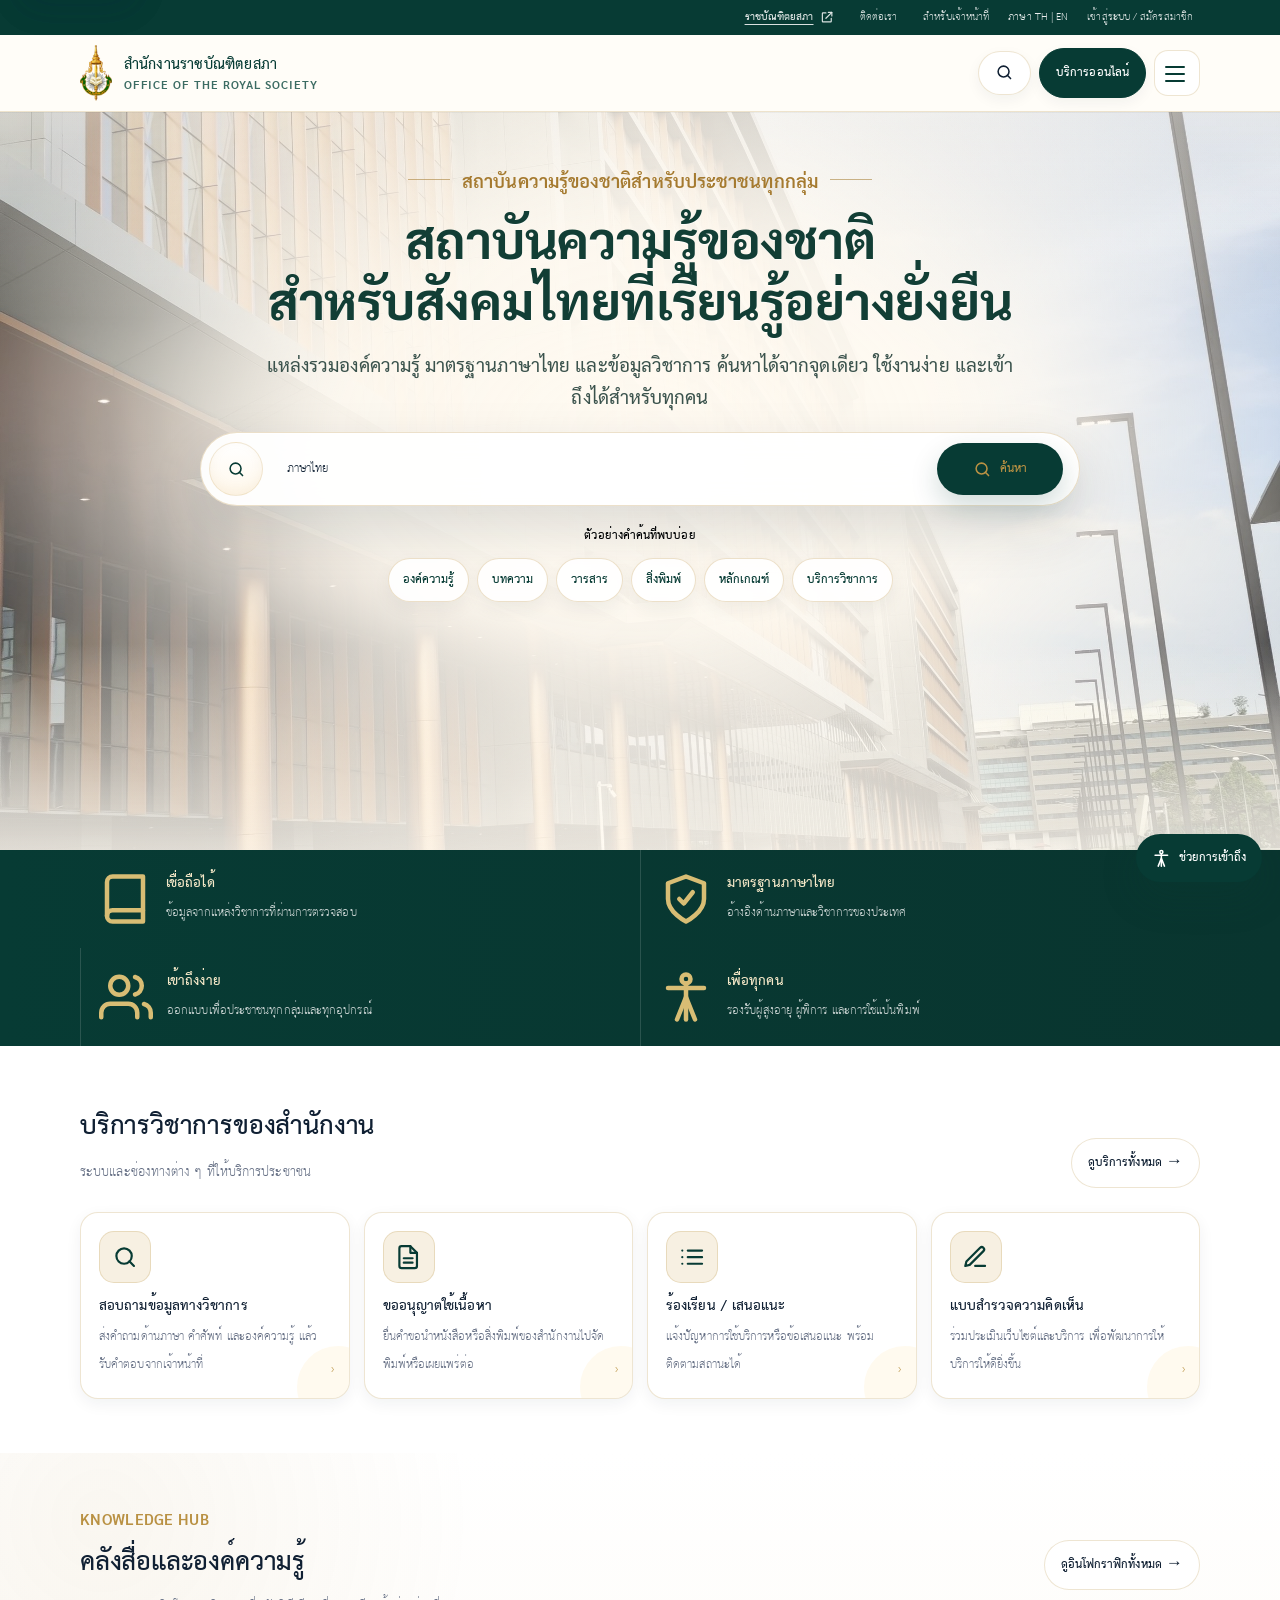
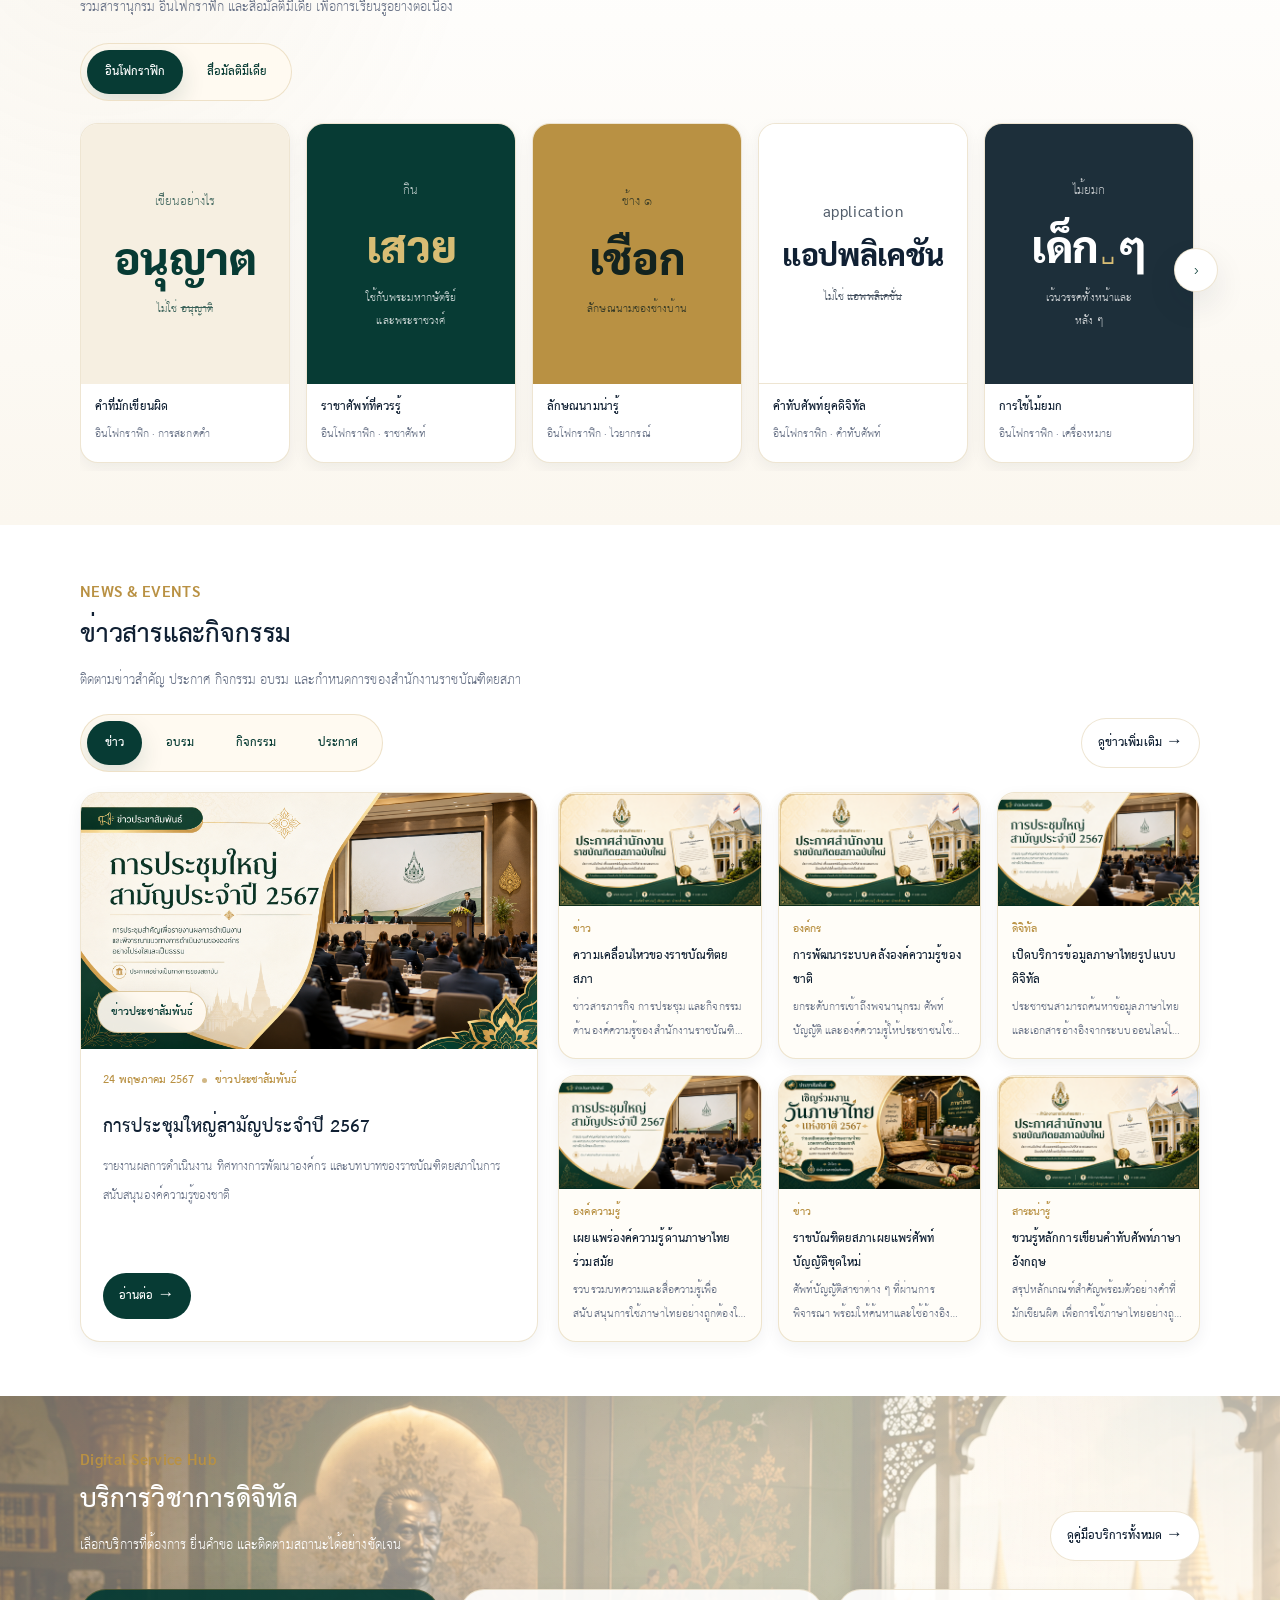
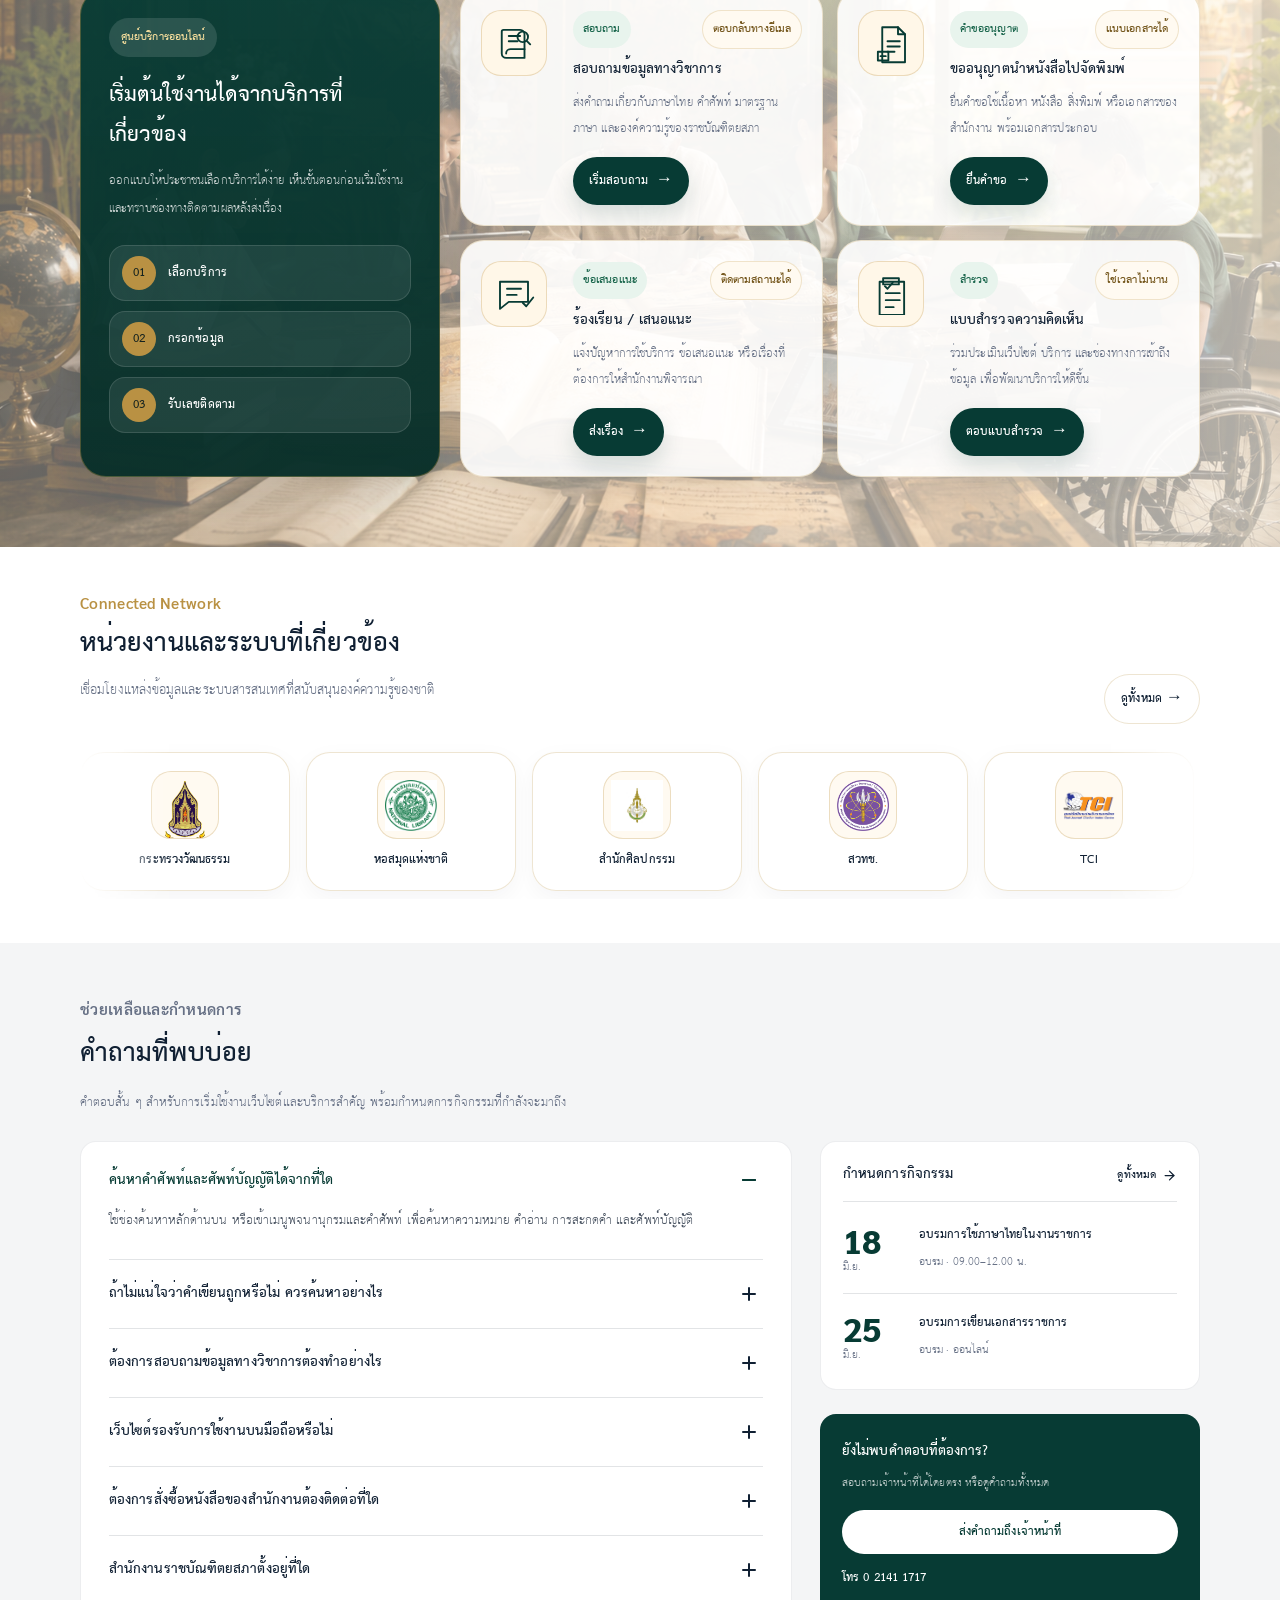
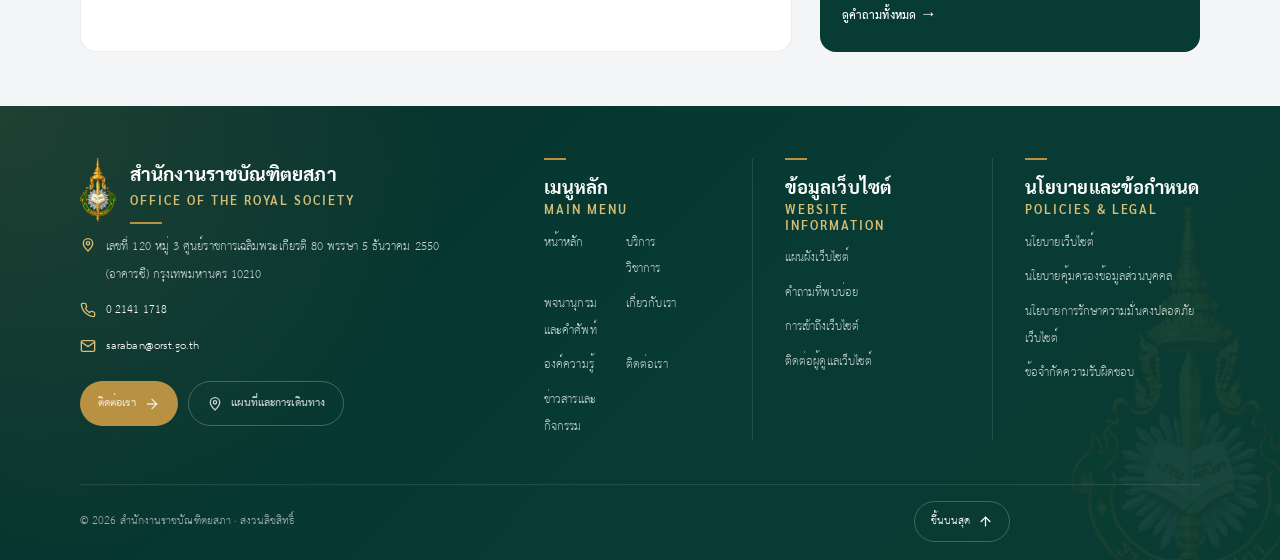
==== commit 262c8ce2: "feat: ปรับโครงเมนู เนื้อหาบริการวิชาการ และดีไซน์ mega menu หน้าแรก เมนู (components.js) - ตัดเมนู "" ====
--- a/index.html
+++ b/index.html
@@ -78,7 +78,7 @@
               <button type="button" class="chip" data-query="วารสาร">วารสาร</button>
               <button type="button" class="chip" data-query="สิ่งพิมพ์">สิ่งพิมพ์</button>
               <button type="button" class="chip" data-query="หลักเกณฑ์">หลักเกณฑ์</button>
-              <button type="button" class="chip" data-query="บริการประชาชน">บริการประชาชน</button>
+              <button type="button" class="chip" data-query="บริการวิชาการ">บริการวิชาการ</button>
             </div>
 
           </div>
@@ -101,7 +101,7 @@
               <h2 id="search-results-title">ผลการค้นหาองค์ความรู้เบื้องต้น</h2>
 
               <p id="search-results-desc">
-                แสดงผลลัพธ์ที่เกี่ยวข้องมากที่สุดจากพจนานุกรม ศัพท์บัญญัติ บทความ หนังสือ วารสาร เอกสาร และบริการประชาชน
+                แสดงผลลัพธ์ที่เกี่ยวข้องมากที่สุดจากพจนานุกรม ศัพท์บัญญัติ บทความ หนังสือ วารสาร เอกสาร และบริการวิชาการ
               </p>
             </div>
 
@@ -161,7 +161,7 @@
             </button>
 
             <button class="filter-btn" data-filter="service" role="tab" aria-selected="false">
-              บริการประชาชน <span id="count-service">0</span>
+              บริการวิชาการ <span id="count-service">0</span>
             </button>
           </div>
 
@@ -244,74 +244,41 @@
       </div>
     </section>
 
-    <section class="section alt" id="services">
+    <!-- บริการวิชาการเด่น — จุดเข้าบริการช่วงบนหน้าแรก (สไตล์การ์ดเดียวกับหมวดบริการ) -->
+    <section class="section alt" id="academic-service" aria-labelledby="svc1-title">
       <div class="container">
         <div class="section-head">
           <div>
-            <h2>บริการและแหล่งความรู้</h2>
-            <p>เข้าถึงองค์ความรู้และบริการของราชบัณฑิตยสภาได้อย่างสะดวก</p>
-          </div><a class="view-all" href="#service-hub">ดูบริการทั้งหมด →</a>
-        </div>
-        <div class="service-grid reveal">
-          <a class="service-card" href="#knowledge"><span class="service-icon"><svg class="icon-lg">
-                <use href="#i-book"></use>
+            <h2 id="svc1-title">บริการวิชาการของสำนักงาน</h2>
+            <p>ระบบและช่องทางต่าง ๆ ที่ให้บริการประชาชน</p>
+          </div>
+          <a class="view-all" href="#service-hub">ดูบริการทั้งหมด →</a>
+        </div>
+
+        <div class="svc-card-grid reveal">
+          <a class="service-card" href="#service-hub"><span class="service-icon"><svg class="icon-lg">
+                <use href="#i-search"></use>
               </svg></span>
-            <h3>พจนานุกรม</h3>
-            <p>ค้นความหมายและการใช้คำตามมาตรฐานภาษาไทย</p><span class="arrow">›</span>
+            <h3>สอบถามข้อมูลทางวิชาการ</h3>
+            <p>ส่งคำถามด้านภาษา คำศัพท์ และองค์ความรู้ แล้วรับคำตอบจากเจ้าหน้าที่</p><span class="arrow">›</span>
           </a>
-          <a class="service-card" href="#knowledge"><span class="service-icon"><svg class="icon-lg">
+          <a class="service-card" href="#service-hub"><span class="service-icon"><svg class="icon-lg">
+                <use href="#i-file"></use>
+              </svg></span>
+            <h3>ขออนุญาตใช้เนื้อหา</h3>
+            <p>ยื่นคำขอนำหนังสือหรือสิ่งพิมพ์ของสำนักงานไปจัดพิมพ์หรือเผยแพร่ต่อ</p><span class="arrow">›</span>
+          </a>
+          <a class="service-card" href="#service-hub"><span class="service-icon"><svg class="icon-lg">
                 <use href="#i-form"></use>
               </svg></span>
-            <h3>ศัพท์บัญญัติ</h3>
-            <p>ศัพท์เฉพาะทางและคำมาตรฐาน</p><span class="arrow">›</span>
-          </a>
-          <a class="service-card" href="#archive"><span class="service-icon"><svg class="icon-lg">
-                <use href="#i-search"></use>
-              </svg></span>
-            <h3>ค้นคว้าข้อมูล</h3>
-            <p>ระบบค้นหาข้อมูลวิชาการ เอกสาร และงานวิจัย</p><span class="arrow">›</span>
-          </a>
-          <a class="service-card" href="#archive"><span class="service-icon"><svg class="icon-lg">
-                <use href="#i-shield"></use>
-              </svg></span>
-            <h3>มาตรฐานและกฎเกณฑ์</h3>
-            <p>มาตรฐานภาษาไทยและหลักเกณฑ์การใช้ภาษา</p><span class="arrow">›</span>
-          </a>
-          <a class="service-card" href="#news"><span class="service-icon"><svg class="icon-lg">
-                <use href="#i-file"></use>
-              </svg></span>
-            <h3>ข่าวและประกาศ</h3>
-            <p>ข่าวสารและประกาศจากสำนักงาน</p><span class="arrow">›</span>
-          </a>
-          <a class="service-card" href="#publications"><span class="service-icon"><svg class="icon-lg">
-                <use href="#i-phone"></use>
-              </svg></span>
-            <h3>หนังสือและตำรา</h3>
-            <p>หนังสือ ตำรา และเอกสารวิชาการออนไลน์</p><span class="arrow">›</span>
-          </a>
-          <a class="service-card" href="#knowledge"><span class="service-icon"><svg class="icon-lg">
-                <use href="#i-file"></use>
-              </svg></span>
-            <h3>ฐานข้อมูล</h3>
-            <p>ฐานข้อมูลงานวิชาการและองค์ความรู้</p><span class="arrow">›</span>
-          </a>
-          <a class="service-card" href="#archive"><span class="service-icon"><svg class="icon-lg">
-                <use href="#i-puzzle"></use>
-              </svg></span>
-            <h3>คลังความรู้</h3>
-            <p>บทความ องค์ความรู้ และสื่อการเรียนรู้</p><span class="arrow">›</span>
-          </a>
-          <a class="service-card" href="#publications"><span class="service-icon"><svg class="icon-lg">
-                <use href="#i-video"></use>
-              </svg></span>
-            <h3>สื่อดิจิทัล</h3>
-            <p>สื่อวิดีโอ สื่อเสียง และสื่อมัลติมีเดีย</p><span class="arrow">›</span>
+            <h3>ร้องเรียน / เสนอแนะ</h3>
+            <p>แจ้งปัญหาการใช้บริการหรือข้อเสนอแนะ พร้อมติดตามสถานะได้</p><span class="arrow">›</span>
           </a>
           <a class="service-card" href="#service-hub"><span class="service-icon"><svg class="icon-lg">
                 <use href="#i-pen"></use>
               </svg></span>
-            <h3>บริการวิชาการ</h3>
-            <p>คำปรึกษา แบบฟอร์ม และการติดต่อราชการ</p><span class="arrow">›</span>
+            <h3>แบบสำรวจความคิดเห็น</h3>
+            <p>ร่วมประเมินเว็บไซต์และบริการ เพื่อพัฒนาการให้บริการให้ดียิ่งขึ้น</p><span class="arrow">›</span>
           </a>
         </div>
       </div>
@@ -1129,7 +1096,7 @@
             <span class="section-kicker">Digital Service Hub</span>
             <h2 style="
     color: #FFF;
-">บริการประชาชนดิจิทัล</h2>
+">บริการวิชาการดิจิทัล</h2>
             <p style="
     color: #FFF;
 ">เลือกบริการที่ต้องการ ยื่นคำขอ และติดตามสถานะได้อย่างชัดเจน</p>
@@ -1428,7 +1395,7 @@
             <span class="qa-q">ต้องการสอบถามข้อมูลทางวิชาการต้องทำอย่างไร</span>
             <span class="qa-toggle" aria-hidden="true"></span>
           </summary>
-          <p class="qa-a">เลือกเมนูบริการประชาชนหรือปุ่มติดต่อสอบถาม กรอกรายละเอียดคำถามและข้อมูลติดต่อ เพื่อให้เจ้าหน้าที่พิจารณาและตอบกลับ</p>
+          <p class="qa-a">เลือกเมนูบริการวิชาการหรือปุ่มติดต่อสอบถาม กรอกรายละเอียดคำถามและข้อมูลติดต่อ เพื่อให้เจ้าหน้าที่พิจารณาและตอบกลับ</p>
         </details>
 
         <details class="qa-item" name="home-faq">
--- a/assets/css/pages/home.css
+++ b/assets/css/pages/home.css
@@ -10275,7 +10275,7 @@
 .calendar-head h3,
 .faq-center-top h3 { font-size: var(--fs-subhead); }
 
-/* บริการประชาชนดิจิทัล */
+/* บริการวิชาการดิจิทัล */
 .intro-label,
 .service-badge,
 .service-time { font-size: var(--fs-meta); }
@@ -11597,3 +11597,18 @@
   .qa-help-link,
   .qa-layout .cal-head a { display: inline-flex; align-items: center; min-height: 40px; }
 }
+
+/* =============================================================================
+   บริการวิชาการเด่น — การ์ด 4 บริการ (ใช้สไตล์ .service-card เดียวกับหมวดบริการ)
+   ============================================================================= */
+.svc-card-grid {
+  display: grid;
+  grid-template-columns: repeat(4, 1fr);
+  gap: 14px;
+}
+@media (max-width: 1000px) {
+  .svc-card-grid { grid-template-columns: repeat(2, minmax(0, 1fr)); }
+}
+@media (max-width: 560px) {
+  .svc-card-grid { grid-template-columns: 1fr; }
+}
--- a/assets/css/components.css
+++ b/assets/css/components.css
@@ -286,11 +286,11 @@
 
 .mega-inner {
   display: grid;
-  grid-template-columns: 310px 1fr;
-  gap: 24px;
-  padding: 22px;
-  border-radius: 28px;
-  background: #fffdf8;
+  grid-template-columns: 300px 1fr;
+  gap: 32px;
+  padding: 26px 30px;
+  border-radius: 14px;
+  background: #fff;
   border: 1px solid var(--line);
   box-shadow: var(--shadow);
   animation: megaIn .18s ease;
@@ -299,21 +299,21 @@
 .mega-feature {
   position: relative;
   overflow: hidden;
-  padding: 24px;
-  border-radius: 24px;
-  background: radial-gradient(circle at 92% 100%, rgba(185,145,67,.2), transparent 34%), linear-gradient(135deg, var(--deep), var(--deep-2));
+  padding: 26px 24px;
+  border-radius: 12px;
+  background: var(--deep);
   color: #fff;
 }
 
 .mega-feature-icon {
-  width: 58px;
-  height: 58px;
+  width: 48px;
+  height: 48px;
   display: grid;
   place-items: center;
-  border-radius: 20px;
+  border-radius: 10px;
   color: var(--gold-2);
   background: rgba(255,255,255,.12);
-  margin-bottom: 14px;
+  margin-bottom: 16px;
 }
 
 .mega-feature .section-kicker {
@@ -342,31 +342,52 @@
   align-items: center;
   gap: 8px;
   min-height: 42px;
-  padding: 9px 14px;
-  border-radius: 999px;
+  padding: 10px 18px;
+  border-radius: 6px;
   background: var(--gold);
   color: #13231f;
   text-decoration: none;
   font-weight: 700;
 }
+.mega-feature a:hover { filter: brightness(1.05); }
 
 .mega-groups {
   display: grid;
+  grid-template-columns: repeat(auto-fit, minmax(190px, 1fr));
+  gap: 0;
+}
+
+/* คอลัมน์เรียบ ไม่มีกล่องการ์ด — คั่นด้วยเส้นบางแนวตั้ง (ดูเป็นระเบียบ ทางการ) */
+.mega-group {
+  padding: 2px 26px;
+  background: none;
+  border: 0;
+  border-radius: 0;
+}
+.mega-group:first-child { padding-left: 0; }
+.mega-group + .mega-group { border-left: 1px solid var(--line); }
+
+.mega-group h4 {
+  display: inline-block;
+  color: var(--deep);
+  margin: 0 0 12px;
+  padding-bottom: 7px;
+  border-bottom: 2px solid var(--gold);
+  font-size: 1.1rem;
+}
+
+/* กลุ่มที่มีรายการเยอะ — ขยายกว้าง 2 ช่องแล้วจัดลิงก์เป็น 2 คอลัมน์ให้สมดุล ไม่ยาวเกิน */
+.mega-group--wide { grid-column: span 2; }
+
+.mega-group--wide .mega-group-links {
+  display: grid;
   grid-template-columns: repeat(2, minmax(0, 1fr));
-  gap: 18px;
-}
-
-.mega-group {
-  padding: 16px;
-  border-radius: 20px;
-  background: #fff;
-  border: 1px solid rgba(185,145,67,.18);
-}
-
-.mega-group h4 {
-  color: var(--deep);
-  margin: 0 0 10px;
-  font-size: 1.15rem;
+  column-gap: 22px;
+}
+
+.mega-group--wide .mega-link {
+  border-top: 0;
+  padding: 8px 0;
 }
 
 .mega-link {
@@ -403,8 +424,50 @@
   transition: transform .18s ease;
 }
 
+/* hover เมนูย่อย — ปรับใหม่ให้ดูมีชีวิต (override กฎเก่าใน base.css ที่โหลดก่อน)
+   ใช้ selector .mega-group a ให้ specificity เท่ากับ base.css แล้วชนะด้วยลำดับการโหลด */
+.mega-group a::after,
+.mega-link::after { content: none; }            /* เอาลูกศร › ที่ซ้ำกับ → ออก เหลืออันเดียว */
+
+.mega-group a,
+.mega-link { position: relative; border-radius: 6px; }
+
+.mega-group a:hover,
+.mega-link:hover {
+  background: rgba(185,145,67,.09);
+  color: var(--deep);
+  transform: none;
+}
+
 .mega-link:hover strong { color: var(--deep); }
-.mega-link:hover em { transform: translateX(4px); }
+.mega-link:hover small { color: var(--ink); }
+.mega-link:hover em { transform: translateX(4px); color: var(--gold); }
+
+/* ไอคอนนำหน้าแต่ละลิงก์ — ให้เมนูดูมีมิติ สแกนง่าย */
+.mega-groups .mega-link {
+  display: grid;
+  grid-template-columns: auto 1fr auto;
+  align-items: center;
+  gap: 12px;
+}
+.mega-link-ic {
+  width: 36px;
+  height: 36px;
+  display: grid;
+  place-items: center;
+  border-radius: 9px;
+  background: var(--surface-soft);
+  border: 1px solid var(--line);
+  color: var(--deep);
+  transition: background .18s ease, color .18s ease, border-color .18s ease;
+}
+.mega-link-ic .icon { width: 19px; height: 19px; }
+.mega-link:hover .mega-link-ic {
+  background: var(--deep);
+  border-color: var(--deep);
+  color: var(--gold-2);
+}
+.mega-link-tx { min-width: 0; }
 
 @keyframes megaIn {
   from { opacity: 0; transform: translateY(-8px); }
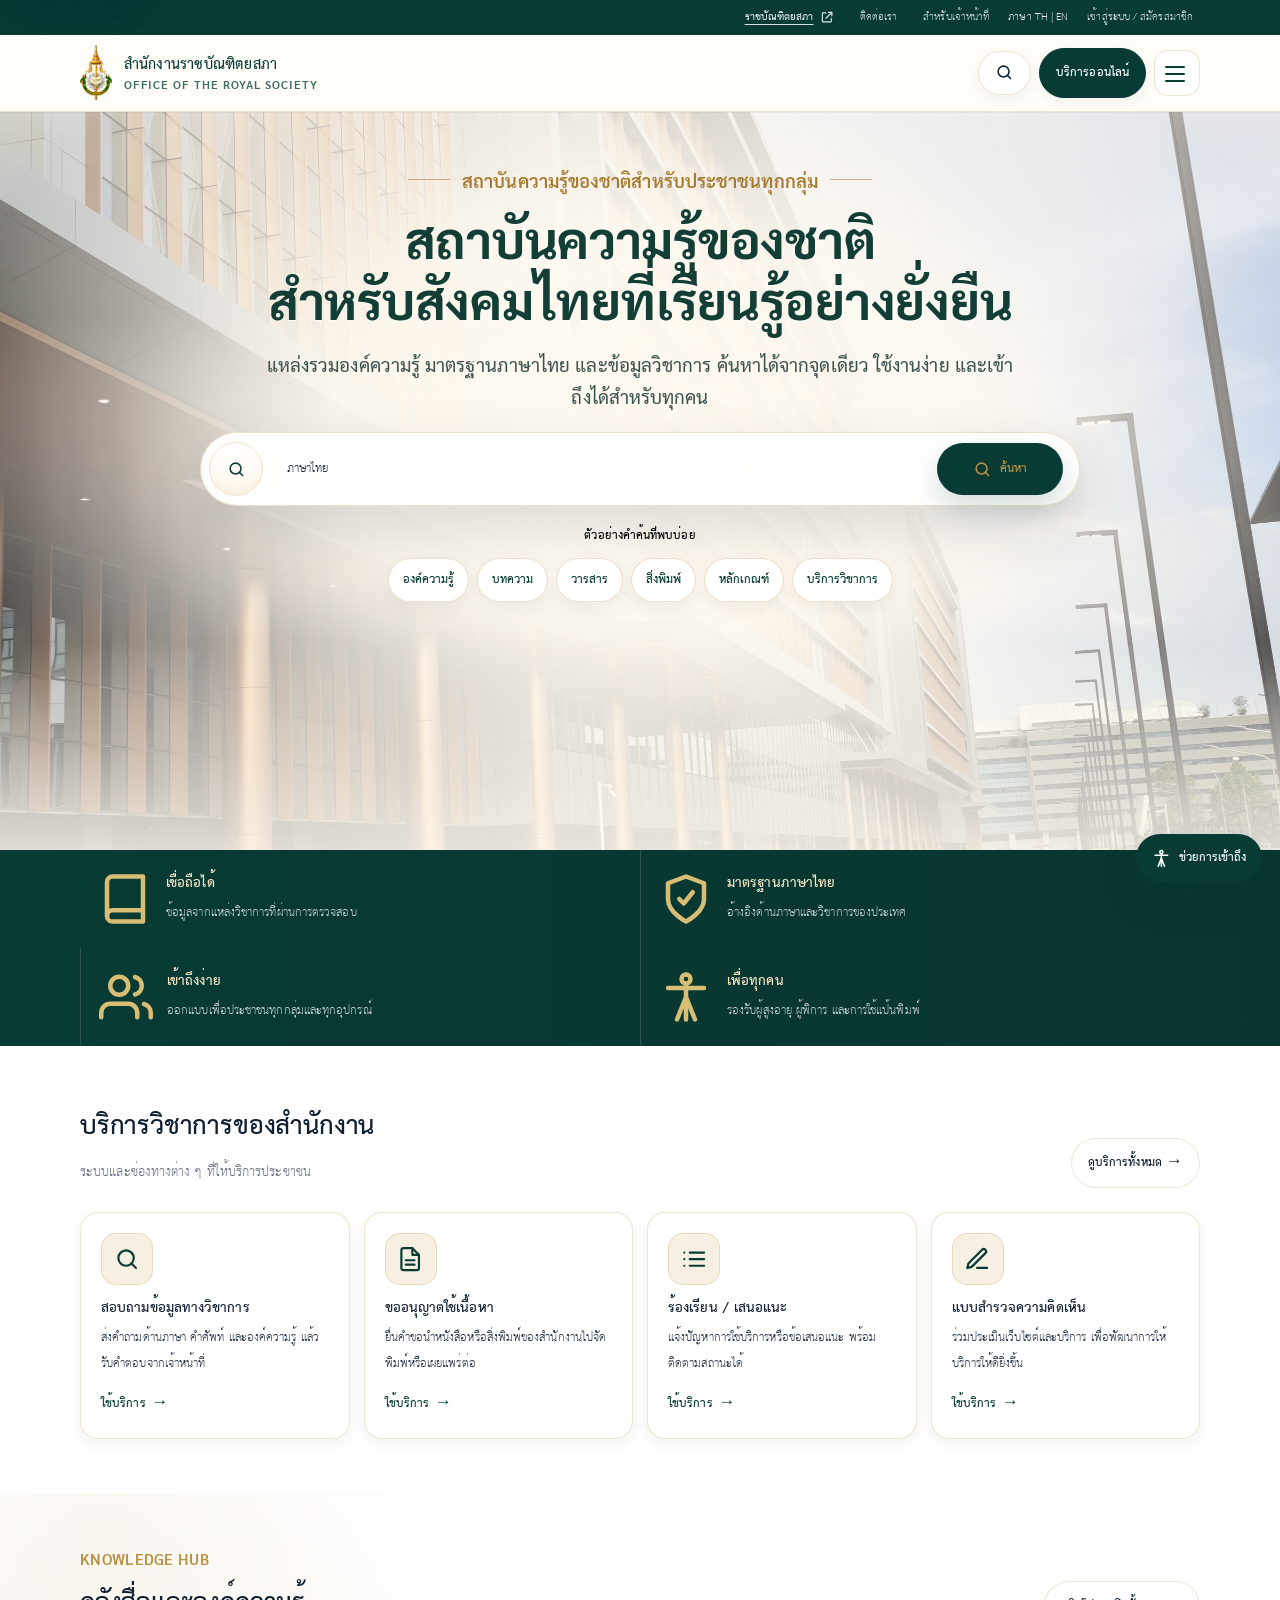
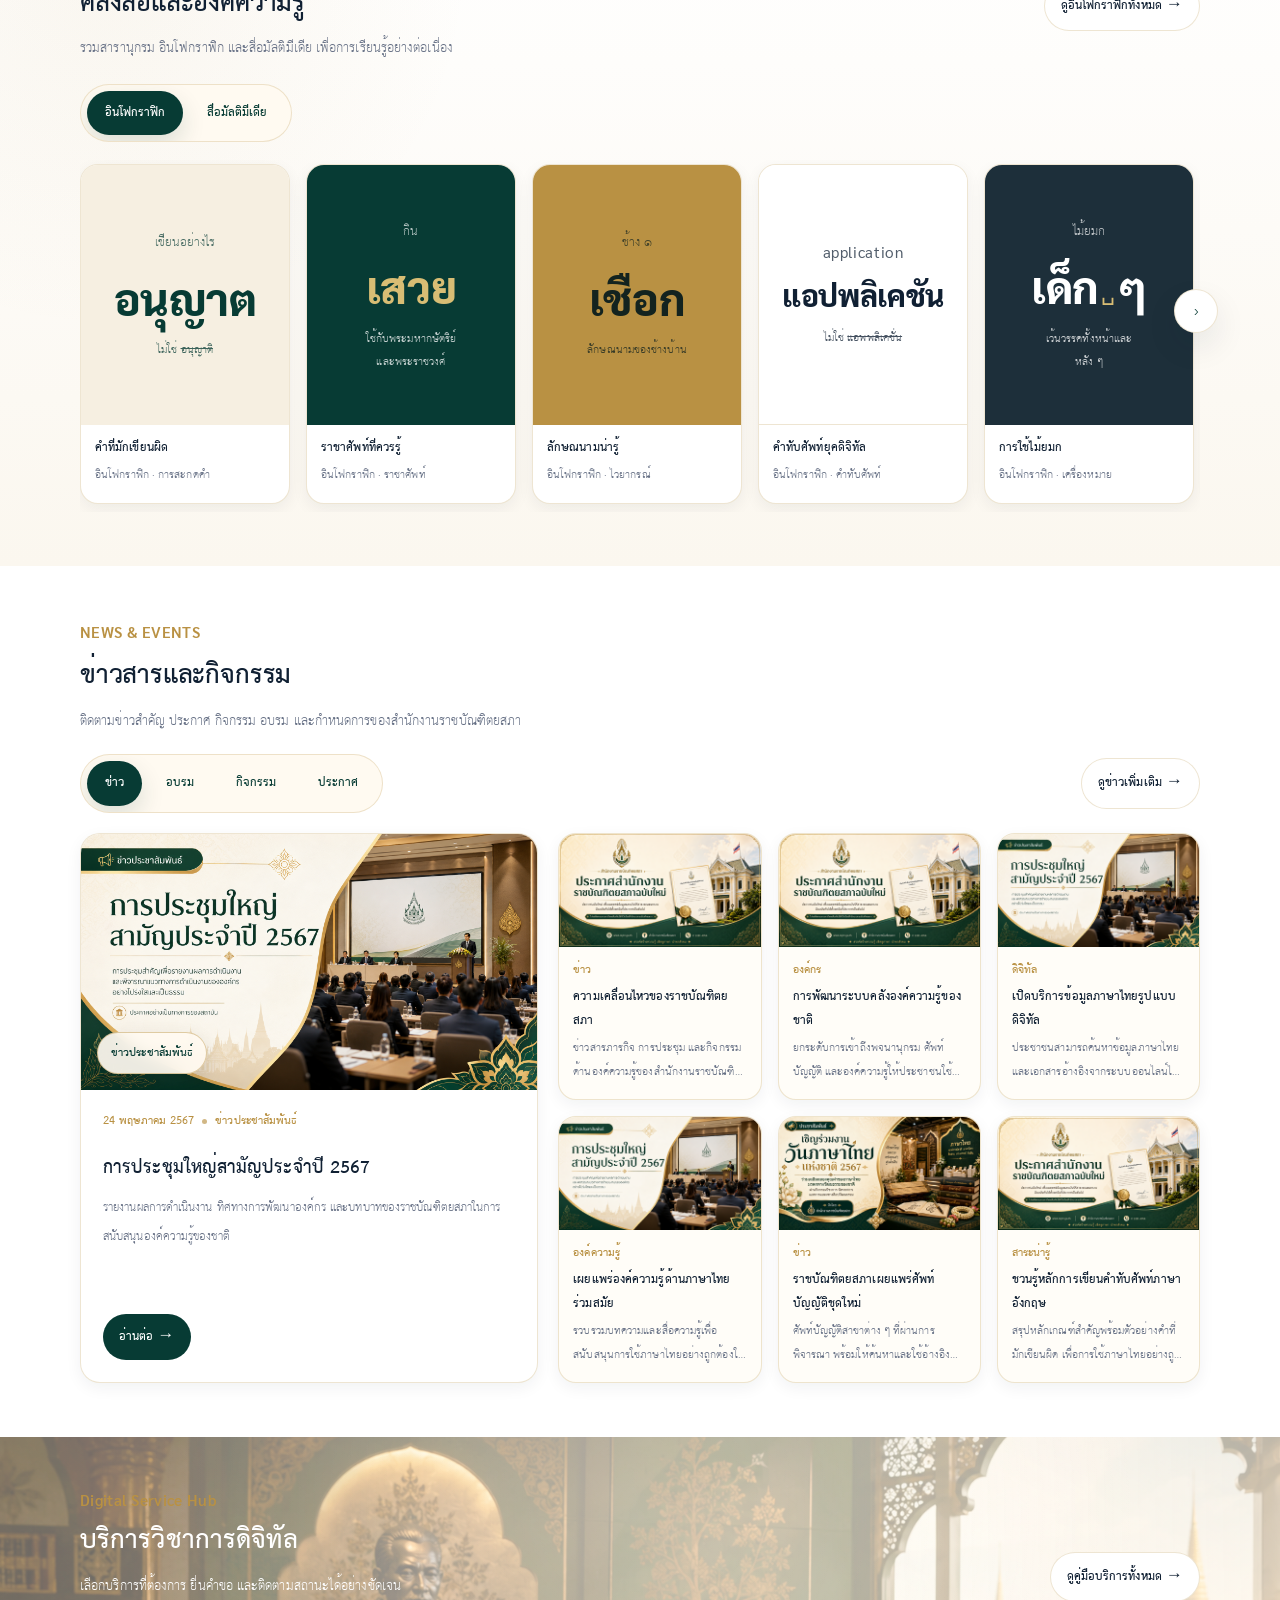
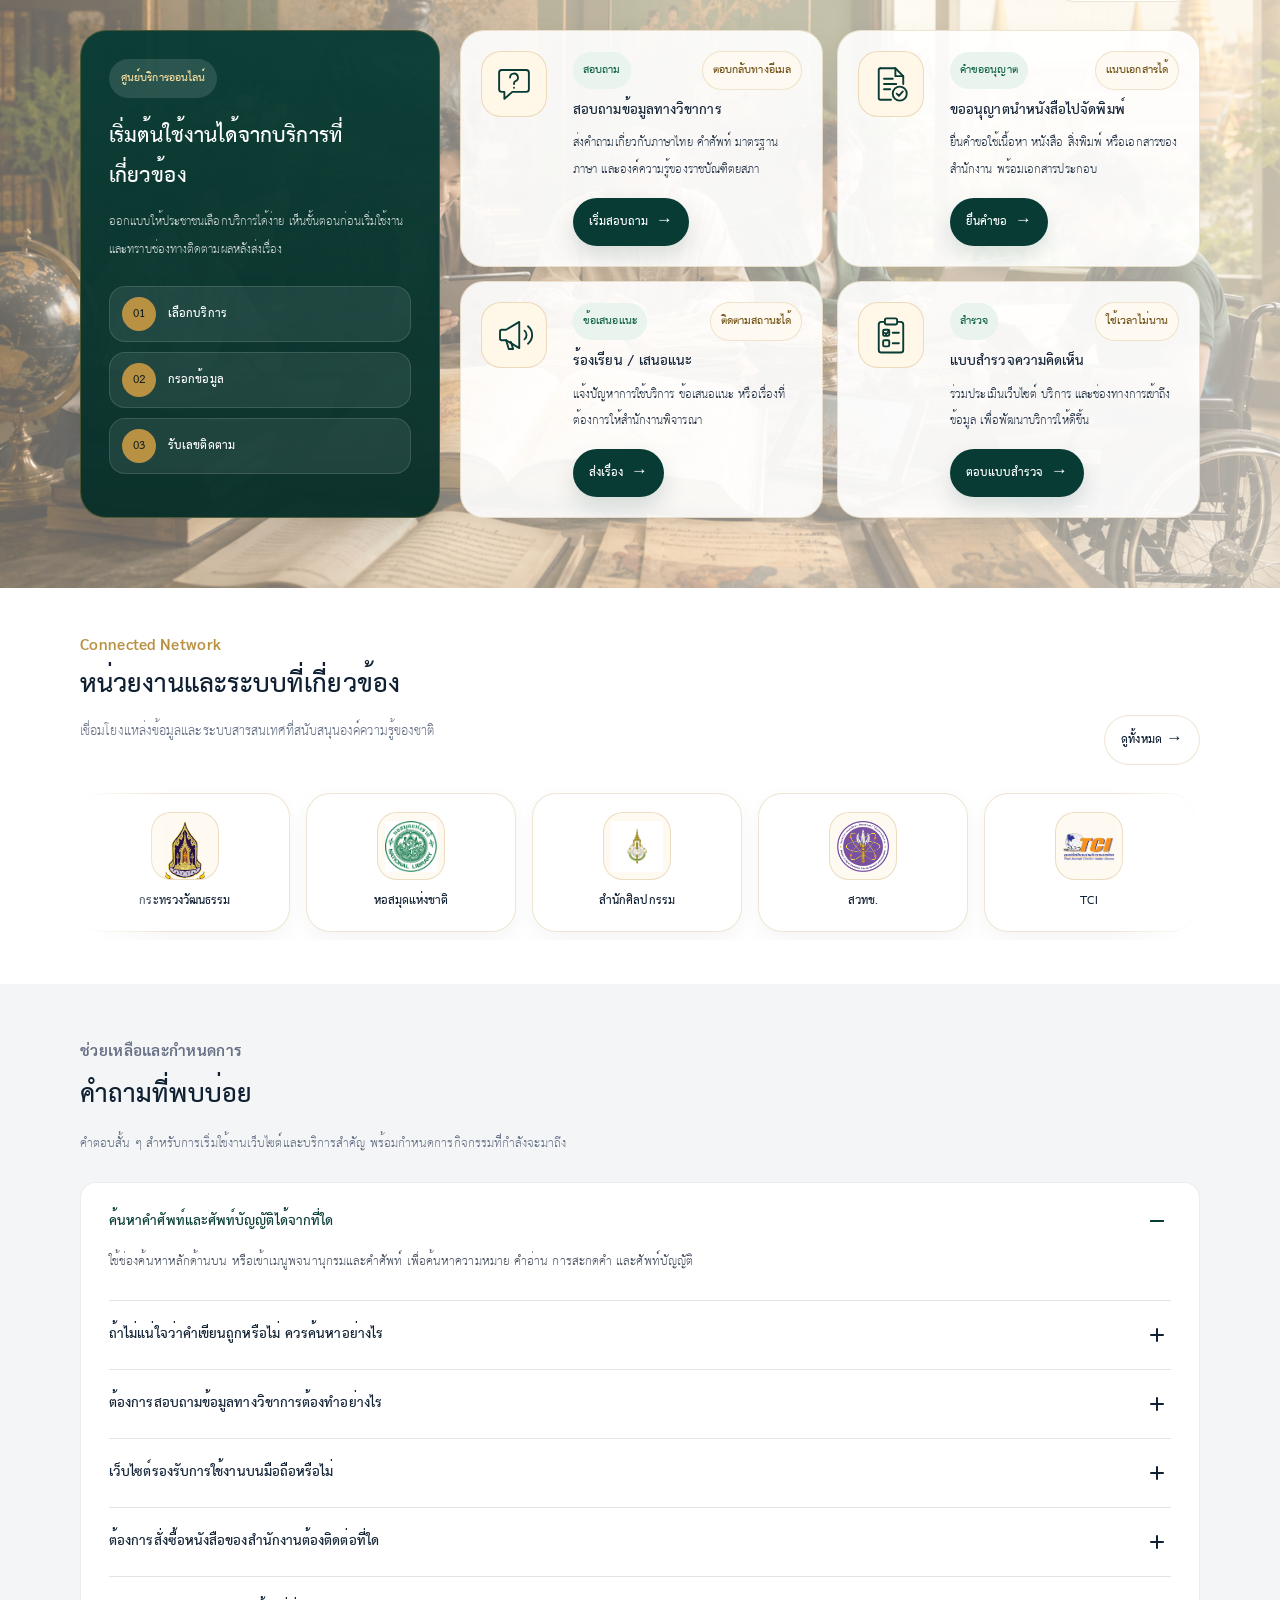
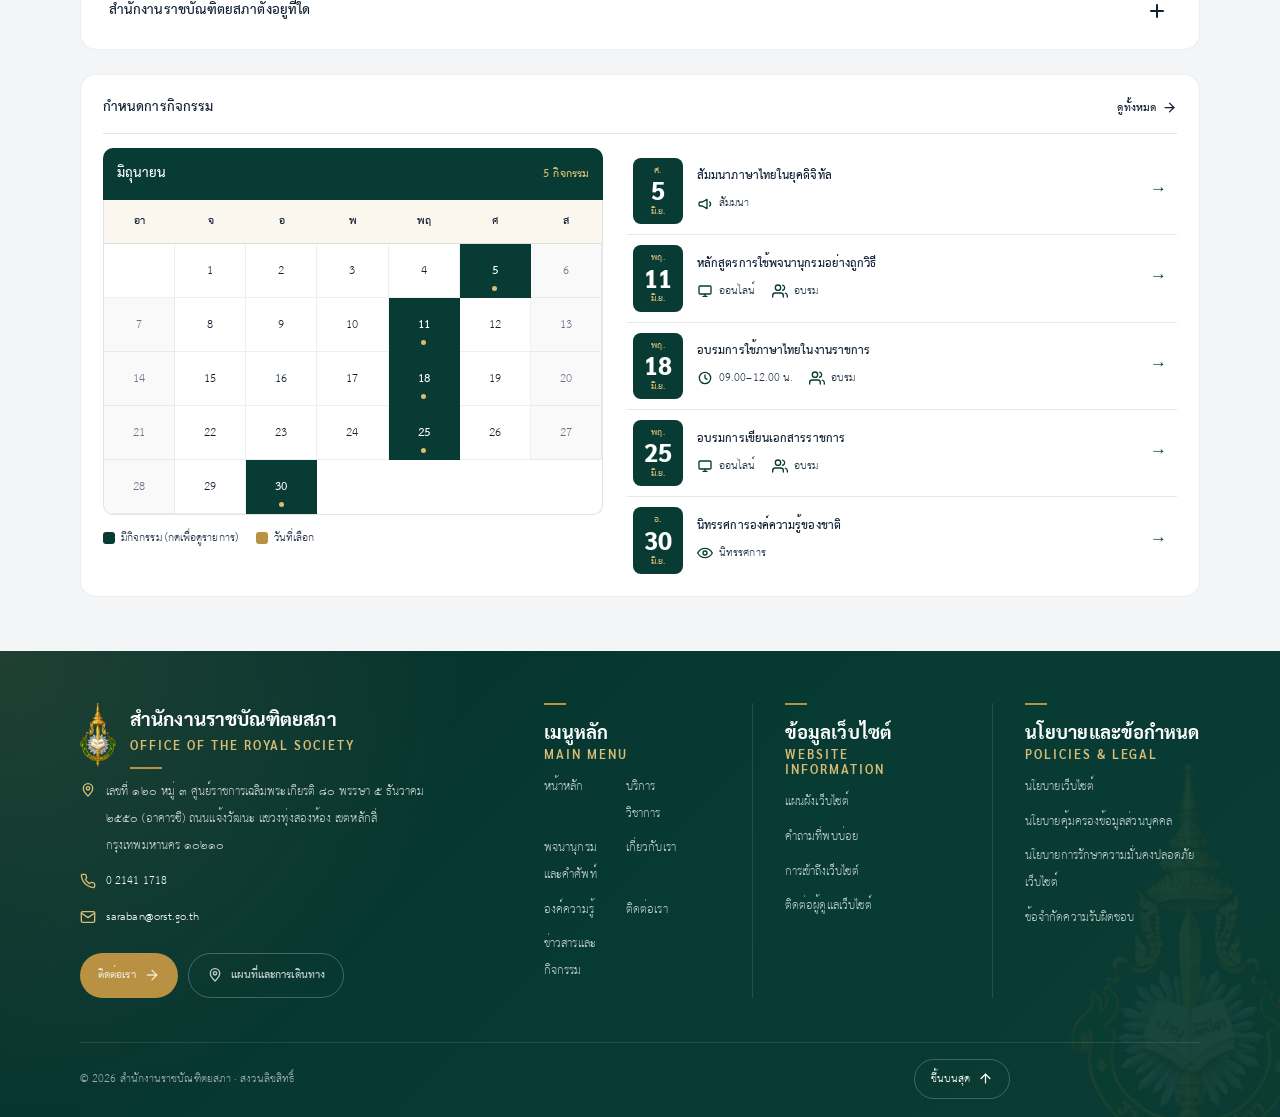
==== commit 86cab128: "feat: ปรับ mega menu, เมนู active, บริการวิชาการ, ปฏิทินกิจกรรม และที่อยู่ใหม่ - mega menu: แผงกว้าง" ====
--- a/index.html
+++ b/index.html
@@ -252,33 +252,37 @@
             <h2 id="svc1-title">บริการวิชาการของสำนักงาน</h2>
             <p>ระบบและช่องทางต่าง ๆ ที่ให้บริการประชาชน</p>
           </div>
-          <a class="view-all" href="#service-hub">ดูบริการทั้งหมด →</a>
+          <a class="view-all" href="services.html">ดูบริการทั้งหมด →</a>
         </div>
 
         <div class="svc-card-grid reveal">
-          <a class="service-card" href="#service-hub"><span class="service-icon"><svg class="icon-lg">
+          <a class="service-card" href="services.html#online-services"><span class="service-icon"><svg class="icon-lg">
                 <use href="#i-search"></use>
               </svg></span>
             <h3>สอบถามข้อมูลทางวิชาการ</h3>
-            <p>ส่งคำถามด้านภาษา คำศัพท์ และองค์ความรู้ แล้วรับคำตอบจากเจ้าหน้าที่</p><span class="arrow">›</span>
+            <p>ส่งคำถามด้านภาษา คำศัพท์ และองค์ความรู้ แล้วรับคำตอบจากเจ้าหน้าที่</p>
+            <span class="svc-go">ใช้บริการ <span aria-hidden="true">→</span></span>
           </a>
-          <a class="service-card" href="#service-hub"><span class="service-icon"><svg class="icon-lg">
+          <a class="service-card" href="services.html#online-services"><span class="service-icon"><svg class="icon-lg">
                 <use href="#i-file"></use>
               </svg></span>
             <h3>ขออนุญาตใช้เนื้อหา</h3>
-            <p>ยื่นคำขอนำหนังสือหรือสิ่งพิมพ์ของสำนักงานไปจัดพิมพ์หรือเผยแพร่ต่อ</p><span class="arrow">›</span>
+            <p>ยื่นคำขอนำหนังสือหรือสิ่งพิมพ์ของสำนักงานไปจัดพิมพ์หรือเผยแพร่ต่อ</p>
+            <span class="svc-go">ใช้บริการ <span aria-hidden="true">→</span></span>
           </a>
-          <a class="service-card" href="#service-hub"><span class="service-icon"><svg class="icon-lg">
+          <a class="service-card" href="services.html#channels"><span class="service-icon"><svg class="icon-lg">
                 <use href="#i-form"></use>
               </svg></span>
             <h3>ร้องเรียน / เสนอแนะ</h3>
-            <p>แจ้งปัญหาการใช้บริการหรือข้อเสนอแนะ พร้อมติดตามสถานะได้</p><span class="arrow">›</span>
+            <p>แจ้งปัญหาการใช้บริการหรือข้อเสนอแนะ พร้อมติดตามสถานะได้</p>
+            <span class="svc-go">ใช้บริการ <span aria-hidden="true">→</span></span>
           </a>
-          <a class="service-card" href="#service-hub"><span class="service-icon"><svg class="icon-lg">
+          <a class="service-card" href="services.html"><span class="service-icon"><svg class="icon-lg">
                 <use href="#i-pen"></use>
               </svg></span>
             <h3>แบบสำรวจความคิดเห็น</h3>
-            <p>ร่วมประเมินเว็บไซต์และบริการ เพื่อพัฒนาการให้บริการให้ดียิ่งขึ้น</p><span class="arrow">›</span>
+            <p>ร่วมประเมินเว็บไซต์และบริการ เพื่อพัฒนาการให้บริการให้ดียิ่งขึ้น</p>
+            <span class="svc-go">ใช้บริการ <span aria-hidden="true">→</span></span>
           </a>
         </div>
       </div>
@@ -1102,7 +1106,7 @@
 ">เลือกบริการที่ต้องการ ยื่นคำขอ และติดตามสถานะได้อย่างชัดเจน</p>
           </div>
 
-          <a class="view-all" href="#service-hub">ดูคู่มือบริการทั้งหมด →</a>
+          <a class="view-all" href="services.html">ดูคู่มือบริการทั้งหมด →</a>
         </div>
 
         <div class="service-directory reveal">
@@ -1134,11 +1138,9 @@
             <article class="public-service-card">
               <div class="public-service-icon" aria-hidden="true">
                 <svg viewBox="0 0 48 48">
-                  <path d="M12 9h19a5 5 0 0 1 5 5v27H15a5 5 0 0 1-5-5V11a2 2 0 0 1 2-2Z"></path>
-                  <path d="M15 36a5 5 0 0 1 5-5h16"></path>
-                  <path d="M18 16h13M18 22h10"></path>
-                  <circle cx="34" cy="17" r="6"></circle>
-                  <path d="m38.5 21.5 4 4"></path>
+                  <path d="M10 8h28a3 3 0 0 1 3 3v19a3 3 0 0 1-3 3H22l-9 8v-8h-3a3 3 0 0 1-3-3V11a3 3 0 0 1 3-3Z"></path>
+                  <path d="M19.5 16.5a4.5 4.5 0 1 1 6.2 4.2c-1 .4-1.7 1.4-1.7 2.5v.8"></path>
+                  <path d="M24 28.2v.1"></path>
                 </svg>
               </div>
 
@@ -1162,11 +1164,12 @@
             <article class="public-service-card">
               <div class="public-service-icon" aria-hidden="true">
                 <svg viewBox="0 0 48 48">
-                  <path d="M14 6h18l8 8v32H14Z"></path>
-                  <path d="M32 6v8h8"></path>
-                  <path d="M20 22h14M20 28h14M20 34h8"></path>
-                  <path d="M9 34h12v10H9Z"></path>
-                  <path d="M12 39h6"></path>
+                  <path d="M12 6h17l9 9v9"></path>
+                  <path d="M29 6v9h9"></path>
+                  <path d="M24 42H12a2 2 0 0 1-2-2V8a2 2 0 0 1 2-2"></path>
+                  <path d="M16 18h10M16 24h14M16 30h7"></path>
+                  <circle cx="34" cy="35" r="8"></circle>
+                  <path d="m30.5 35 2.5 2.5 4.5-5"></path>
                 </svg>
               </div>
 
@@ -1190,9 +1193,10 @@
             <article class="public-service-card">
               <div class="public-service-icon" aria-hidden="true">
                 <svg viewBox="0 0 48 48">
-                  <path d="M8 10h32v23H18l-10 8Z"></path>
-                  <path d="M16 18h16M16 25h11"></path>
-                  <path d="M34 34l4 4 8-10"></path>
+                  <path d="M8 20v8a2 2 0 0 0 2 2h5l15 9V9L15 18h-5a2 2 0 0 0-2 2Z"></path>
+                  <path d="m15 30 3 10h5l-2.5-8"></path>
+                  <path d="M36 19a6.5 6.5 0 0 1 0 10"></path>
+                  <path d="M40 14a13 13 0 0 1 0 20"></path>
                 </svg>
               </div>
 
@@ -1216,10 +1220,12 @@
             <article class="public-service-card">
               <div class="public-service-icon" aria-hidden="true">
                 <svg viewBox="0 0 48 48">
-                  <path d="M15 6h18v7h-18Z"></path>
-                  <path d="M11 10h28v38H11Z"></path>
-                  <path d="M18 23h16M18 31h16M18 39h9"></path>
-                  <path d="m17 15 3 3 6-7"></path>
+                  <path d="M16 9h-3a3 3 0 0 0-3 3v29a3 3 0 0 0 3 3h22a3 3 0 0 0 3-3V12a3 3 0 0 0-3-3h-3"></path>
+                  <rect x="17" y="5" width="14" height="7" rx="2"></rect>
+                  <rect x="15" y="18" width="7" height="7" rx="1.5"></rect>
+                  <path d="m16.8 21.6 1.6 1.6 3.4-4.2"></path>
+                  <rect x="15" y="30" width="7" height="7" rx="1.5"></rect>
+                  <path d="M26 21.5h7M26 33.5h7"></path>
                 </svg>
               </div>
 
@@ -1419,20 +1425,8 @@
             <span class="qa-q">สำนักงานราชบัณฑิตยสภาตั้งอยู่ที่ใด</span>
             <span class="qa-toggle" aria-hidden="true"></span>
           </summary>
-          <p class="qa-a">เลขที่ 120 หมู่ 3 ศูนย์ราชการเฉลิมพระเกียรติ 80 พรรษา 5 ธันวาคม 2550 (อาคารซี) กรุงเทพมหานคร 10210 ดูแผนที่และการเดินทางได้ที่<a href="contact.html#map">หน้าติดต่อเรา</a></p>
+          <p class="qa-a">เลขที่ ๑๒๐ หมู่ ๓ ศูนย์ราชการเฉลิมพระเกียรติ ๘๐ พรรษา ๕ ธันวาคม ๒๕๕๐ (อาคารซี) ถนนแจ้งวัฒนะ แขวงทุ่งสองห้อง เขตหลักสี่ กรุงเทพมหานคร ๑๐๒๑๐ ดูแผนที่และการเดินทางได้ที่<a href="contact.html#map">หน้าติดต่อเรา</a></p>
         </details>
-      </div>
-
-      <div class="qa-help">
-        <div class="qa-help-text">
-          <strong>ยังไม่พบคำตอบที่ต้องการ?</strong>
-          <span>สอบถามเจ้าหน้าที่ได้โดยตรง หรือดูคำถามทั้งหมด</span>
-        </div>
-        <div class="qa-help-actions">
-          <a class="qa-help-primary" href="contact.html#contact-form">ส่งคำถามถึงเจ้าหน้าที่</a>
-          <a class="qa-help-link" href="tel:021411717">โทร 0 2141 1717</a>
-          <a class="qa-help-link" href="faq.html">ดูคำถามทั้งหมด →</a>
-        </div>
       </div>
 
       <aside class="events-calendar-card cal" aria-labelledby="cal-title">
@@ -1441,24 +1435,103 @@
           <a href="news.html">ดูทั้งหมด <svg class="icon" aria-hidden="true"><use href="#i-arrow"></use></svg></a>
         </div>
 
+        <div class="cal-month">
+          <strong>มิถุนายน</strong>
+          <small>5 กิจกรรม</small>
+        </div>
+        <div class="cal-grid" aria-label="ปฏิทินกิจกรรม เดือนมิถุนายน">
+          <span class="cal-dow" aria-hidden="true">อา</span>
+          <span class="cal-dow" aria-hidden="true">จ</span>
+          <span class="cal-dow" aria-hidden="true">อ</span>
+          <span class="cal-dow" aria-hidden="true">พ</span>
+          <span class="cal-dow" aria-hidden="true">พฤ</span>
+          <span class="cal-dow" aria-hidden="true">ศ</span>
+          <span class="cal-dow" aria-hidden="true">ส</span>
+          <span aria-hidden="true"></span>
+          <span class="cal-day">1</span>
+          <span class="cal-day">2</span>
+          <span class="cal-day">3</span>
+          <span class="cal-day">4</span>
+          <button type="button" class="cal-day has-event" data-cal-event="ev-5" aria-label="5 มิถุนายน: สัมมนาภาษาไทยในยุคดิจิทัล">5</button>
+          <span class="cal-day is-weekend">6</span>
+          <span class="cal-day is-weekend">7</span>
+          <span class="cal-day">8</span>
+          <span class="cal-day">9</span>
+          <span class="cal-day">10</span>
+          <button type="button" class="cal-day has-event" data-cal-event="ev-11" aria-label="11 มิถุนายน: หลักสูตรการใช้พจนานุกรมอย่างถูกวิธี">11</button>
+          <span class="cal-day">12</span>
+          <span class="cal-day is-weekend">13</span>
+          <span class="cal-day is-weekend">14</span>
+          <span class="cal-day">15</span>
+          <span class="cal-day">16</span>
+          <span class="cal-day">17</span>
+          <button type="button" class="cal-day has-event" data-cal-event="ev-18" aria-label="18 มิถุนายน: อบรมการใช้ภาษาไทยในงานราชการ">18</button>
+          <span class="cal-day">19</span>
+          <span class="cal-day is-weekend">20</span>
+          <span class="cal-day is-weekend">21</span>
+          <span class="cal-day">22</span>
+          <span class="cal-day">23</span>
+          <span class="cal-day">24</span>
+          <button type="button" class="cal-day has-event" data-cal-event="ev-25" aria-label="25 มิถุนายน: อบรมการเขียนเอกสารราชการ">25</button>
+          <span class="cal-day">26</span>
+          <span class="cal-day is-weekend">27</span>
+          <span class="cal-day is-weekend">28</span>
+          <span class="cal-day">29</span>
+          <button type="button" class="cal-day has-event" data-cal-event="ev-30" aria-label="30 มิถุนายน: นิทรรศการองค์ความรู้ของชาติ">30</button>
+        </div>
+        <p class="cal-legend"><span><i class="is-event" aria-hidden="true"></i>มีกิจกรรม (กดเพื่อดูรายการ)</span><span><i class="is-selected" aria-hidden="true"></i>วันที่เลือก</span></p>
+
         <div class="cal-agenda">
+          <!-- ข้อมูลตัวอย่าง: ชื่อกิจกรรมนำมาจากส่วนข่าว วันที่/เวลาเป็นค่าสมมติ ต้องแทนด้วยกำหนดการจริงก่อนขึ้นเว็บ -->
           <ol>
             <li>
+              <a href="#" class="cal-event" id="ev-5">
+                <span class="cal-event-date"><small>ศ.</small><b>5</b><small>มิ.ย.</small></span>
+                <span class="cal-event-body">
+                  <strong>สัมมนาภาษาไทยในยุคดิจิทัล</strong>
+                  <span class="cal-event-meta"><span><svg class="icon" aria-hidden="true"><use href="#i-megaphone"></use></svg>สัมมนา</span></span>
+                </span>
+                <span class="cal-event-go" aria-hidden="true">→</span>
+              </a>
+            </li>
+            <li>
+              <a href="#" class="cal-event" id="ev-11">
+                <span class="cal-event-date"><small>พฤ.</small><b>11</b><small>มิ.ย.</small></span>
+                <span class="cal-event-body">
+                  <strong>หลักสูตรการใช้พจนานุกรมอย่างถูกวิธี</strong>
+                  <span class="cal-event-meta"><span><svg viewBox="0 0 24 24" aria-hidden="true"><rect x="3" y="4.5" width="18" height="12" rx="1.5"></rect><path d="M9 20h6M12 16.5V20"></path></svg>ออนไลน์</span><span><svg class="icon" aria-hidden="true"><use href="#i-people"></use></svg>อบรม</span></span>
+                </span>
+                <span class="cal-event-go" aria-hidden="true">→</span>
+              </a>
+            </li>
+            <li>
               <a href="#" class="cal-event" id="ev-18">
-                <span class="cal-event-date"><b>18</b><small>มิ.ย.</small></span>
+                <span class="cal-event-date"><small>พฤ.</small><b>18</b><small>มิ.ย.</small></span>
                 <span class="cal-event-body">
                   <strong>อบรมการใช้ภาษาไทยในงานราชการ</strong>
-                  <small>อบรม · 09.00–12.00 น.</small>
+                  <span class="cal-event-meta"><span><svg viewBox="0 0 24 24" aria-hidden="true"><circle cx="12" cy="12" r="8.5"></circle><path d="M12 7.5V12l3 2"></path></svg>09.00–12.00 น.</span><span><svg class="icon" aria-hidden="true"><use href="#i-people"></use></svg>อบรม</span></span>
                 </span>
+                <span class="cal-event-go" aria-hidden="true">→</span>
               </a>
             </li>
             <li>
               <a href="#" class="cal-event" id="ev-25">
-                <span class="cal-event-date"><b>25</b><small>มิ.ย.</small></span>
+                <span class="cal-event-date"><small>พฤ.</small><b>25</b><small>มิ.ย.</small></span>
                 <span class="cal-event-body">
                   <strong>อบรมการเขียนเอกสารราชการ</strong>
-                  <small>อบรม · ออนไลน์</small>
+                  <span class="cal-event-meta"><span><svg viewBox="0 0 24 24" aria-hidden="true"><rect x="3" y="4.5" width="18" height="12" rx="1.5"></rect><path d="M9 20h6M12 16.5V20"></path></svg>ออนไลน์</span><span><svg class="icon" aria-hidden="true"><use href="#i-people"></use></svg>อบรม</span></span>
                 </span>
+                <span class="cal-event-go" aria-hidden="true">→</span>
+              </a>
+            </li>
+            <li>
+              <a href="#" class="cal-event" id="ev-30">
+                <span class="cal-event-date"><small>อ.</small><b>30</b><small>มิ.ย.</small></span>
+                <span class="cal-event-body">
+                  <strong>นิทรรศการองค์ความรู้ของชาติ</strong>
+                  <span class="cal-event-meta"><span><svg class="icon" aria-hidden="true"><use href="#i-eye"></use></svg>นิทรรศการ</span></span>
+                </span>
+                <span class="cal-event-go" aria-hidden="true">→</span>
               </a>
             </li>
           </ol>
--- a/assets/css/pages/home.css
+++ b/assets/css/pages/home.css
@@ -11612,3 +11612,367 @@
 @media (max-width: 560px) {
   .svc-card-grid { grid-template-columns: 1fr; }
 }
+
+/* บริการวิชาการเด่น — ปรับให้อ่านง่าย/กดง่ายขึ้น (เฉพาะส่วนนี้ ไม่กระทบ .service-card ที่อื่น)
+   - ตัดวงครีมมุมขวาล่าง (มองแทบไม่เห็น ไม่ช่วยบอกว่ากดได้)
+   - คำอธิบายเข้มขึ้น (ฟอนต์ Sarabun เส้นบาง สีเทาเดิมดูจาง) — ผสมจากตัวแปร โหมด high-contrast ยังทำงาน
+   - ลิงก์ "ใช้บริการ →" ชิดล่างทุกใบ การ์ดสูงเท่ากัน */
+#academic-service .service-card {
+  display: flex;
+  flex-direction: column;
+  align-items: flex-start;
+  padding: 20px;
+}
+#academic-service .service-card::after { content: none; }
+#academic-service .service-card p {
+  color: color-mix(in srgb, var(--ink) 78%, var(--muted));
+  line-height: 1.5;
+  margin-bottom: 14px;
+}
+#academic-service .svc-go {
+  margin-top: auto;
+  display: inline-flex;
+  align-items: center;
+  gap: 6px;
+  color: var(--deep);
+  font-weight: 700;
+  font-size: var(--fs-body);
+  position: relative;
+  z-index: 1;
+  transition: color .18s ease;
+}
+#academic-service .svc-go span { transition: transform .18s ease; }
+#academic-service .service-card:hover .svc-go { color: var(--gold); }
+#academic-service .service-card:hover .svc-go span { transform: translateX(3px); }
+
+/* บริการวิชาการดิจิทัล — คำอธิบายในการ์ดเข้มขึ้น (ฟอนต์เส้นบาง สีเทาเดิมจาง) */
+#service-hub .public-service-card p {
+  color: color-mix(in srgb, var(--ink) 78%, var(--muted));
+}
+
+/* FAQ + กำหนดการ — ตัดกล่อง "ยังไม่พบคำตอบ" ออก แล้วเพิ่มปฏิทินเดือนในการ์ดกำหนดการ
+   คำถาม (ซ้าย) | ปฏิทิน + รายการกิจกรรม (ขวา) สูงเท่ากัน */
+.qa-layout {
+  grid-template-areas:
+    "intro intro"
+    "list  cal";
+  grid-template-rows: auto auto;
+  align-items: stretch;
+}
+.qa-layout > .events-calendar-card.cal { padding-bottom: 12px; }
+.qa-layout .cal-month {
+  display: grid;
+  justify-content: start;
+  gap: 2px;
+  margin: 12px 0 6px;
+  padding: 0;
+  border: 0;
+}
+.qa-layout .cal-month strong { font-size: var(--fs-title); color: var(--deep); }
+.qa-layout .cal-month small { color: var(--muted); font-size: var(--fs-meta); }
+.qa-layout .cal-grid { padding-bottom: 10px; border-bottom: 1px solid rgba(16, 32, 51, .12); }
+.qa-layout .cal-day { width: 34px; height: 34px; }
+.qa-layout .cal-event.is-selected strong { color: var(--deep); }
+.qa-layout .cal-event.is-selected .cal-event-date b { color: var(--gold); }
+
+@media (max-width: 1000px) {
+  .qa-layout { grid-template-areas: "intro" "list" "cal"; }
+}
+
+/* FAQ แคบลง (ลูกค้า: คำถามกว้างเกิน) — แบ่งครึ่ง คำถาม | กำหนดการ
+   การ์ดกำหนดการกว้างขึ้น จึงวางปฏิทิน (ซ้าย) คู่รายการกิจกรรม (ขวา) ไม่ให้ปฏิทินยืดโล่ง */
+@media (min-width: 1201px) {
+  .qa-layout { grid-template-columns: minmax(0, 1fr) minmax(0, 1fr); }
+  .qa-layout > .events-calendar-card.cal {
+    display: grid;
+    grid-template-columns: minmax(0, 1fr) minmax(0, 1fr);
+    grid-template-areas:
+      "head  head"
+      "month agenda"
+      "grid  agenda";
+    grid-template-rows: auto auto 1fr;
+    column-gap: 28px;
+    align-content: start;
+  }
+  .qa-layout .cal-head { grid-area: head; }
+  .qa-layout .cal-month { grid-area: month; }
+  .qa-layout .cal-grid { grid-area: grid; align-self: start; padding-bottom: 0; border-bottom: 0; }
+  .qa-layout .cal-agenda {
+    grid-area: agenda;
+    margin-top: 12px;
+    padding-left: 28px;
+    border-left: 1px solid rgba(16, 32, 51, .12);
+  }
+}
+
+/* กำหนดการ — รายการแบบป้ายวันที่ (ลูกค้าเลือก)
+   ป้ายวันที่สีเขียวเข้ม (วัน / เลข / เดือน) + เวลาหรือรูปแบบ พร้อมไอคอน + ลิงก์รายละเอียด */
+.qa-layout .cal-agenda { display: flex; flex-direction: column; }
+.qa-layout .cal-agenda ol { display: grid; gap: 12px; }
+.qa-layout .cal-agenda li,
+.qa-layout .cal-agenda li:first-child { border-top: 0; }
+.qa-layout .cal-event {
+  display: grid;
+  grid-template-columns: 68px minmax(0, 1fr);
+  align-items: start;
+  gap: 16px;
+  padding: 12px;
+  border: 1px solid rgba(16, 32, 51, .1);
+  border-radius: 12px;
+  color: var(--ink);
+  text-decoration: none;
+  transition: border-color .18s ease, background .18s ease;
+}
+.qa-layout .cal-event:hover,
+.qa-layout .cal-event:focus-visible,
+.qa-layout .cal-event.is-selected {
+  background: var(--surface-soft);
+  border-color: var(--gold);
+}
+.qa-layout .cal-event:hover strong { text-decoration: none; }
+
+.qa-layout .cal-event-date {
+  display: grid;
+  justify-items: center;
+  align-content: center;
+  gap: 0;
+  min-height: 76px;
+  padding: 6px 4px;
+  border-radius: 10px;
+  background: var(--deep);
+  color: #fff;
+  line-height: 1.15;
+}
+.qa-layout .cal-event-date b { font-size: 1.9rem; color: #fff; line-height: 1.05; }
+.qa-layout .cal-event-date small { color: var(--gold-2); font-size: var(--fs-meta); font-weight: 700; }
+.qa-layout .cal-event.is-selected .cal-event-date { background: var(--gold); }
+.qa-layout .cal-event.is-selected .cal-event-date b,
+.qa-layout .cal-event.is-selected .cal-event-date small { color: #13231f; }
+
+.qa-layout .cal-event-body { display: grid; gap: 6px; padding-top: 2px; }
+.qa-layout .cal-event-body strong { color: var(--ink); font-size: var(--fs-title); line-height: 1.35; }
+.cal-event-meta { display: flex; flex-wrap: wrap; gap: 4px 16px; color: color-mix(in srgb, var(--ink) 78%, var(--muted)); font-size: var(--fs-meta); }
+.cal-event-meta > span { display: inline-flex; align-items: center; gap: 6px; }
+.cal-event-meta svg {
+  width: 16px; height: 16px; flex: none;
+  fill: none; stroke: var(--deep); stroke-width: 2; stroke-linecap: round; stroke-linejoin: round;
+}
+.cal-event-more { color: var(--deep); font-size: var(--fs-meta); font-weight: 700; }
+.cal-event-more span { display: inline-block; transition: transform .18s ease; }
+.cal-event:hover .cal-event-more { color: var(--gold); }
+.cal-event:hover .cal-event-more span { transform: translateX(3px); }
+
+.cal-all {
+  align-self: flex-start;
+  margin-top: 14px;
+  color: var(--deep);
+  font-weight: 700;
+  font-size: var(--fs-body);
+  text-decoration: none;
+}
+.cal-all:hover,
+.cal-all:focus-visible { color: var(--gold); }
+
+body.high-contrast .qa-layout .cal-event-date { background: var(--surface); box-shadow: inset 0 0 0 2px var(--gold); }
+
+/* กำหนดการ 5 กิจกรรม — การ์ดกะทัดรัดขึ้น (ป้ายวันที่เล็กลง ลิงก์เป็นลูกศรท้ายแถว) ไม่ให้สูงเกินกล่องคำถาม */
+.qa-layout .cal-agenda ol { gap: 8px; }
+.qa-layout .cal-event {
+  grid-template-columns: 54px minmax(0, 1fr) auto;
+  align-items: center;
+  gap: 14px;
+  padding: 8px 14px 8px 8px;
+  border-radius: 10px;
+}
+.qa-layout .cal-event-date { min-height: 0; padding: 5px 2px; border-radius: 8px; }
+.qa-layout .cal-event-date b { font-size: 1.45rem; }
+.qa-layout .cal-event-date small { font-size: .78rem; }
+.qa-layout .cal-event-body { gap: 2px; padding-top: 0; }
+.qa-layout .cal-event-body strong { font-size: var(--fs-body); }
+.cal-event-go { color: var(--deep); font-weight: 700; transition: transform .18s ease, color .18s ease; }
+.cal-event:hover .cal-event-go { color: var(--gold); transform: translateX(3px); }
+.qa-layout .cal-all { margin-top: 12px; }
+@media (min-width: 1201px) {
+  /* 5 กิจกรรม: ให้ฝั่งกำหนดการกว้างกว่าเล็กน้อย ปฏิทินกว้างคงที่ รายการได้พื้นที่ที่เหลือ */
+  .qa-layout { grid-template-columns: minmax(0, 1fr) minmax(0, 1.2fr); }
+  .qa-layout > .events-calendar-card.cal { grid-template-columns: 252px minmax(0, 1fr); column-gap: 24px; }
+  .qa-layout .cal-agenda { padding-left: 24px; }
+}
+
+/* =============================================================================
+   ปฏิทินกิจกรรม v2 — ตารางเดือนเต็มคอลัมน์ (ลูกค้า: ไม่สมดุล / ปฏิทินไม่น่าสนใจ)
+   - แถบชื่อเดือนสีเขียวเข้ม + จำนวนกิจกรรม
+   - วันเป็นช่องตาราง (กว้างเต็มคอลัมน์) วันมีกิจกรรม = ช่องเขียวเข้ม + จุดทอง, วันที่เลือก = ช่องทอง
+   - รายการกิจกรรมเป็นแถวคั่นเส้น (ไม่เป็นการ์ดซ้อนการ์ด)
+   ============================================================================= */
+.qa-layout .cal-month {
+  display: flex;
+  align-items: baseline;
+  justify-content: space-between;
+  gap: 10px;
+  margin: 14px 0 0;
+  padding: 10px 14px;
+  border: 0;
+  border-radius: 10px 10px 0 0;
+  background: var(--deep);
+}
+.qa-layout .cal-month strong { color: #fff; font-size: var(--fs-title); }
+.qa-layout .cal-month small { color: var(--gold-2); font-size: var(--fs-meta); font-weight: 700; }
+
+.qa-layout .cal-grid {
+  grid-template-columns: repeat(7, minmax(0, 1fr));
+  gap: 0;
+  row-gap: 0;
+  padding: 0;
+  border: 1px solid rgba(16, 32, 51, .12);
+  border-top: 0;
+  border-bottom: 1px solid rgba(16, 32, 51, .12);
+  border-radius: 0 0 10px 10px;
+  overflow: hidden;
+}
+.qa-layout .cal-dow {
+  padding: 8px 0;
+  background: var(--surface-soft);
+  color: var(--ink);
+  font-size: var(--fs-meta);
+  border-bottom: 1px solid rgba(16, 32, 51, .12);
+}
+.qa-layout .cal-grid > span:not(.cal-dow),
+.qa-layout .cal-grid > .cal-day {
+  position: relative;
+  justify-self: stretch;
+  width: auto;
+  height: auto;
+  min-height: 46px;
+  display: grid;
+  place-items: center;
+  border-radius: 0;
+  border-right: 1px solid rgba(16, 32, 51, .07);
+  border-bottom: 1px solid rgba(16, 32, 51, .07);
+  font-size: var(--fs-body);
+}
+.qa-layout .cal-grid > :nth-child(7n) { border-right: 0; }
+.qa-layout .cal-grid > .cal-day.is-weekend { background: rgba(16, 32, 51, .025); }
+.qa-layout .cal-grid > .cal-day.has-event {
+  background: var(--deep);
+  color: #fff;
+  font-weight: 700;
+  box-shadow: none;
+}
+.qa-layout .cal-grid > .cal-day.has-event::after {
+  content: "";
+  position: absolute;
+  left: 50%;
+  bottom: 6px;
+  width: 5px;
+  height: 5px;
+  margin-left: -2.5px;
+  border-radius: 50%;
+  background: var(--gold-2);
+}
+.qa-layout .cal-grid > .cal-day.has-event:hover,
+.qa-layout .cal-grid > .cal-day.has-event:focus-visible,
+.qa-layout .cal-grid > .cal-day.has-event.is-selected {
+  background: var(--gold);
+  color: #13231f;
+  box-shadow: none;
+  outline: none;
+}
+.qa-layout .cal-grid > .cal-day.has-event:focus-visible { box-shadow: inset 0 0 0 3px var(--deep); }
+.qa-layout .cal-grid > .cal-day.has-event:hover::after,
+.qa-layout .cal-grid > .cal-day.has-event.is-selected::after { background: #13231f; }
+
+.cal-legend {
+  display: flex;
+  flex-wrap: wrap;
+  gap: 4px 18px;
+  margin: 10px 0 0;
+  color: color-mix(in srgb, var(--ink) 78%, var(--muted));
+  font-size: var(--fs-meta);
+}
+.cal-legend span { display: inline-flex; align-items: center; gap: 6px; }
+.cal-legend i { width: 12px; height: 12px; border-radius: 3px; background: var(--deep); }
+.cal-legend i.is-selected { background: var(--gold); }
+
+/* รายการกิจกรรม: แถวคั่นเส้น */
+.qa-layout .cal-agenda ol { gap: 0; }
+.qa-layout .cal-agenda li { border-top: 1px solid rgba(16, 32, 51, .1); }
+.qa-layout .cal-agenda li:first-child { border-top: 0; }
+.qa-layout .cal-event {
+  grid-template-columns: 50px minmax(0, 1fr) auto;
+  gap: 14px;
+  padding: 10px 10px 10px 6px;
+  border: 0;
+  border-radius: 8px;
+}
+.qa-layout .cal-event:hover,
+.qa-layout .cal-event:focus-visible,
+.qa-layout .cal-event.is-selected { background: var(--surface-soft); border-color: transparent; }
+
+body.high-contrast .qa-layout .cal-grid > .cal-day.has-event { background: var(--surface); color: var(--ink); box-shadow: inset 0 0 0 2px var(--gold); }
+
+@media (min-width: 1201px) {
+  .qa-layout > .events-calendar-card.cal {
+    grid-template-columns: minmax(0, 1.1fr) minmax(0, 1fr);
+    grid-template-areas:
+      "head  head"
+      "month agenda"
+      "grid  agenda"
+      "legend agenda";
+    grid-template-rows: auto auto auto 1fr;
+    column-gap: 26px;
+  }
+  .qa-layout .cal-legend { grid-area: legend; }
+  .qa-layout .cal-agenda { margin-top: 14px; padding-left: 0; border-left: 0; }
+}
+@media (min-width: 1201px) {
+  .qa-layout > .events-calendar-card.cal {
+    grid-template-areas:
+      "head   head"
+      "month  agenda"
+      "grid   agenda"
+      "legend agenda"
+      ".      agenda";
+    grid-template-rows: auto auto auto auto 1fr;
+  }
+  .qa-layout .cal-grid > span:not(.cal-dow),
+  .qa-layout .cal-grid > .cal-day { min-height: 54px; }
+}
+@media (min-width: 1201px) {
+  .qa-layout .cal-grid > span:not(.cal-dow),
+  .qa-layout .cal-grid > .cal-day { min-height: 60px; }
+}
+
+/* Responsive คำถาม + กำหนดการ
+   < 1366px (header เปลี่ยนเป็นเมนูมือถือช่วงเดียวกัน): เรียง คำถาม > กำหนดการ เต็มความกว้าง
+   เดิมช่วง 1001–1365 วางข้างกันแต่คอลัมน์กำหนดการแคบ ปฏิทินซ้อนบนรายการ การ์ดสูงจนกล่องคำถามโล่ง
+   การ์ดกำหนดการกว้างพอ (>= 700px) -> ปฏิทินซ้าย / รายการขวา เหมือนจอใหญ่ */
+@media (max-width: 1365px) {
+  .qa-layout {
+    grid-template-columns: minmax(0, 1fr);
+    grid-template-areas: "intro" "list" "cal";
+    grid-template-rows: none;
+  }
+}
+@media (min-width: 700px) and (max-width: 1365px) {
+  .qa-layout > .events-calendar-card.cal {
+    display: grid;
+    grid-template-columns: minmax(0, 1fr) minmax(0, 1.1fr);
+    grid-template-areas:
+      "head   head"
+      "month  agenda"
+      "grid   agenda"
+      "legend agenda"
+      ".      agenda";
+    grid-template-rows: auto auto auto auto 1fr;
+    column-gap: 24px;
+    align-content: start;
+  }
+  .qa-layout .cal-head { grid-area: head; }
+  .qa-layout .cal-month { grid-area: month; }
+  .qa-layout .cal-grid { grid-area: grid; align-self: start; }
+  .qa-layout .cal-legend { grid-area: legend; }
+  .qa-layout .cal-agenda { grid-area: agenda; margin-top: 14px; padding-left: 0; border-left: 0; }
+  .qa-layout .cal-grid > span:not(.cal-dow),
+  .qa-layout .cal-grid > .cal-day { min-height: 54px; }
+}
--- a/assets/css/components.css
+++ b/assets/css/components.css
@@ -185,10 +185,29 @@
   white-space: nowrap;
 }
 
-.main-nav a.active, .main-nav a:hover, .main-nav button:hover,
+.main-nav a:hover, .main-nav button:hover,
 .main-nav a.is-open, .main-nav button.is-open {
   background: #fff7e8;
   color: var(--deep);
+}
+
+/* หน้าปัจจุบัน (active) — ไม่ใช้พื้นครีมซ้ำกับ hover/เปิดเมนู
+   ใช้ตัวอักษรเขียวเข้ม + แถบทองชิดขอบล่างของ header แทน
+   (override .main-nav a.active::after ใน pages/*.css ที่วางเส้นไว้ในปุ่ม) */
+.main-nav a.active { background: transparent; color: var(--deep); }
+.main-nav a.active:hover,
+.main-nav a.active.is-open { background: #fff7e8; }
+.main-nav a.active::after {
+  content: "";
+  position: absolute;
+  left: 12px;
+  right: 12px;
+  /* ลิงก์อยู่กึ่งกลางแนวตั้งของ .header-inner (สูง 76px) — % ของ bottom อิงความสูงลิงก์
+     จึงคำนวณระยะถึงขอบล่าง header ได้ทุกหน้า แม้ความสูงลิงก์ต่างกันเล็กน้อย, -1px ทับเส้นขอบ */
+  bottom: calc((100% - 76px) / 2 - 1px);
+  height: 3px;
+  background: var(--gold);
+  border-radius: 3px 3px 0 0;
 }
 
    /* Better dropdown chevron */
@@ -277,7 +296,7 @@
   left: 50%;
   top: calc(100% + 1px);
   transform: translateX(-50%);
-  width: min(1120px, calc(100vw - 40px));
+  width: min(1240px, calc(100vw - 40px));
   z-index: 120;
   padding-top: 12px;
 }
@@ -286,9 +305,9 @@
 
 .mega-inner {
   display: grid;
-  grid-template-columns: 300px 1fr;
-  gap: 32px;
-  padding: 26px 30px;
+  grid-template-columns: 264px 1fr;
+  gap: 26px;
+  padding: 24px;
   border-radius: 14px;
   background: #fff;
   border: 1px solid var(--line);
@@ -353,13 +372,14 @@
 
 .mega-groups {
   display: grid;
-  grid-template-columns: repeat(auto-fit, minmax(190px, 1fr));
+  grid-template-columns: repeat(auto-fit, minmax(230px, 1fr));
   gap: 0;
+  align-content: start;
 }
 
 /* คอลัมน์เรียบ ไม่มีกล่องการ์ด — คั่นด้วยเส้นบางแนวตั้ง (ดูเป็นระเบียบ ทางการ) */
 .mega-group {
-  padding: 2px 26px;
+  padding: 2px 14px;
   background: none;
   border: 0;
   border-radius: 0;
@@ -370,7 +390,7 @@
 .mega-group h4 {
   display: inline-block;
   color: var(--deep);
-  margin: 0 0 12px;
+  margin: 0 10px 10px;
   padding-bottom: 7px;
   border-bottom: 2px solid var(--gold);
   font-size: 1.1rem;
@@ -444,12 +464,21 @@
 .mega-link:hover em { transform: translateX(4px); color: var(--gold); }
 
 /* ไอคอนนำหน้าแต่ละลิงก์ — ให้เมนูดูมีมิติ สแกนง่าย */
-.mega-groups .mega-link {
-  display: grid;
-  grid-template-columns: auto 1fr auto;
+/* จัดใหม่: ตัดเส้นคั่นและลูกศรออก ให้ชื่อเมนูมีที่พอไม่ต้องตัดบรรทัด
+   hover ใช้พื้นหลังทั้งแถว + ไอคอนเปลี่ยนสีแทน */
+.mega-groups .mega-link,
+.mega-group--wide .mega-link {
+  display: grid;
+  grid-template-columns: auto 1fr;
   align-items: center;
   gap: 12px;
-}
+  padding: 9px 10px;
+  margin: 0 0 2px;
+  border-top: 0;
+  border-radius: 8px;
+}
+.mega-groups .mega-link em { display: none; }
+.mega-link strong { white-space: nowrap; overflow: hidden; text-overflow: ellipsis; }
 .mega-link-ic {
   width: 36px;
   height: 36px;
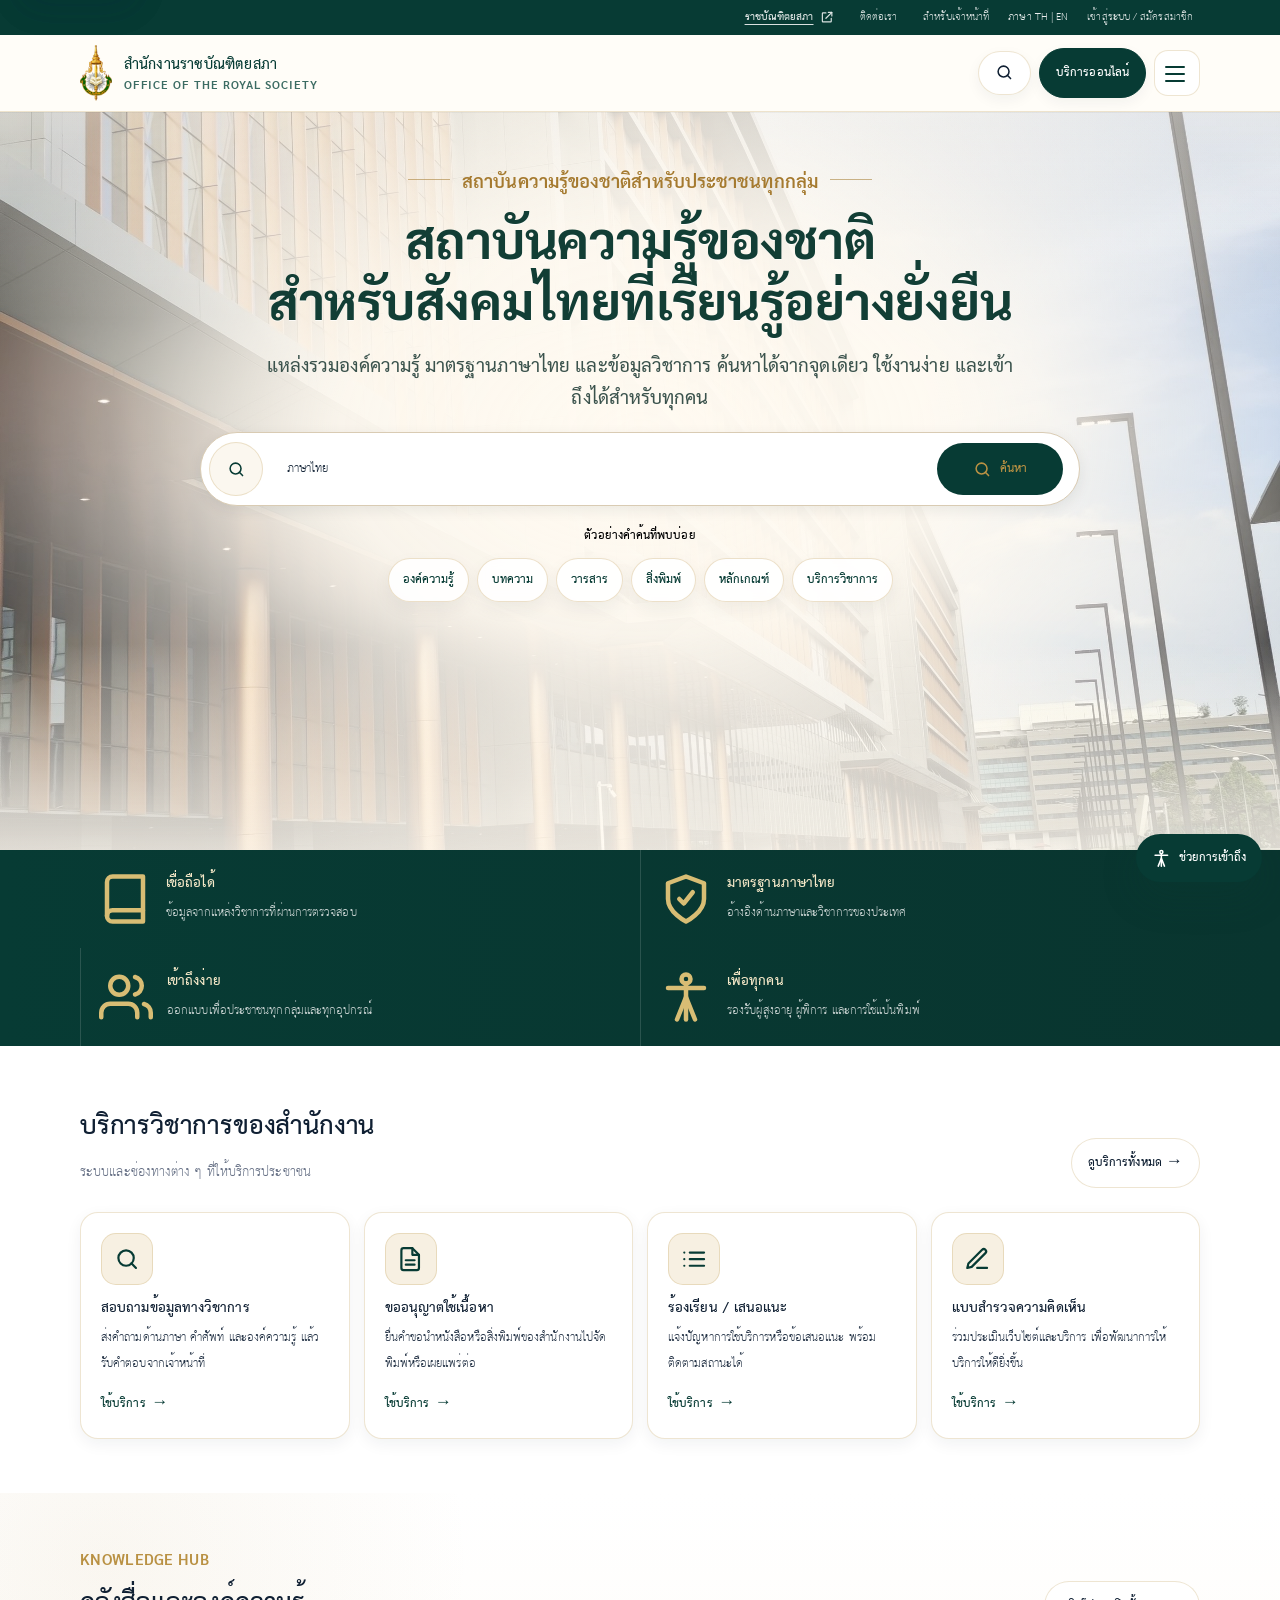
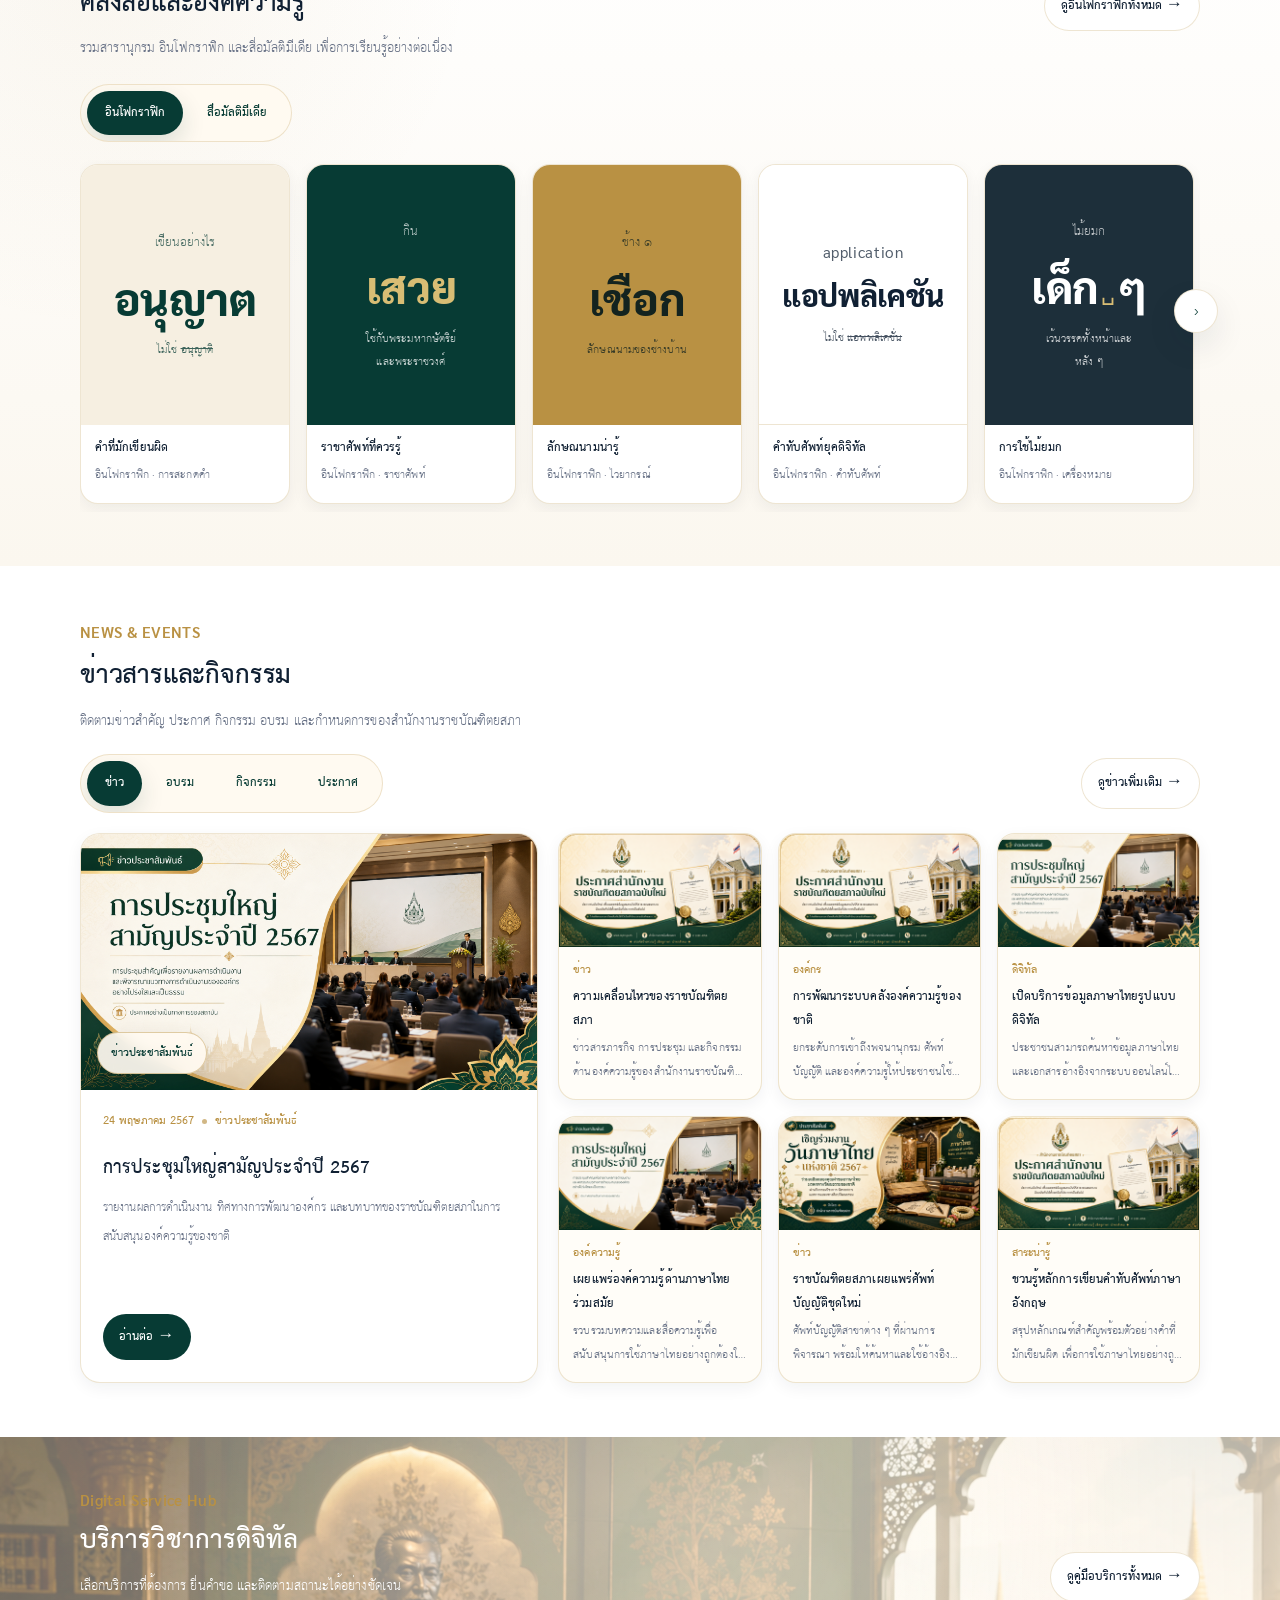
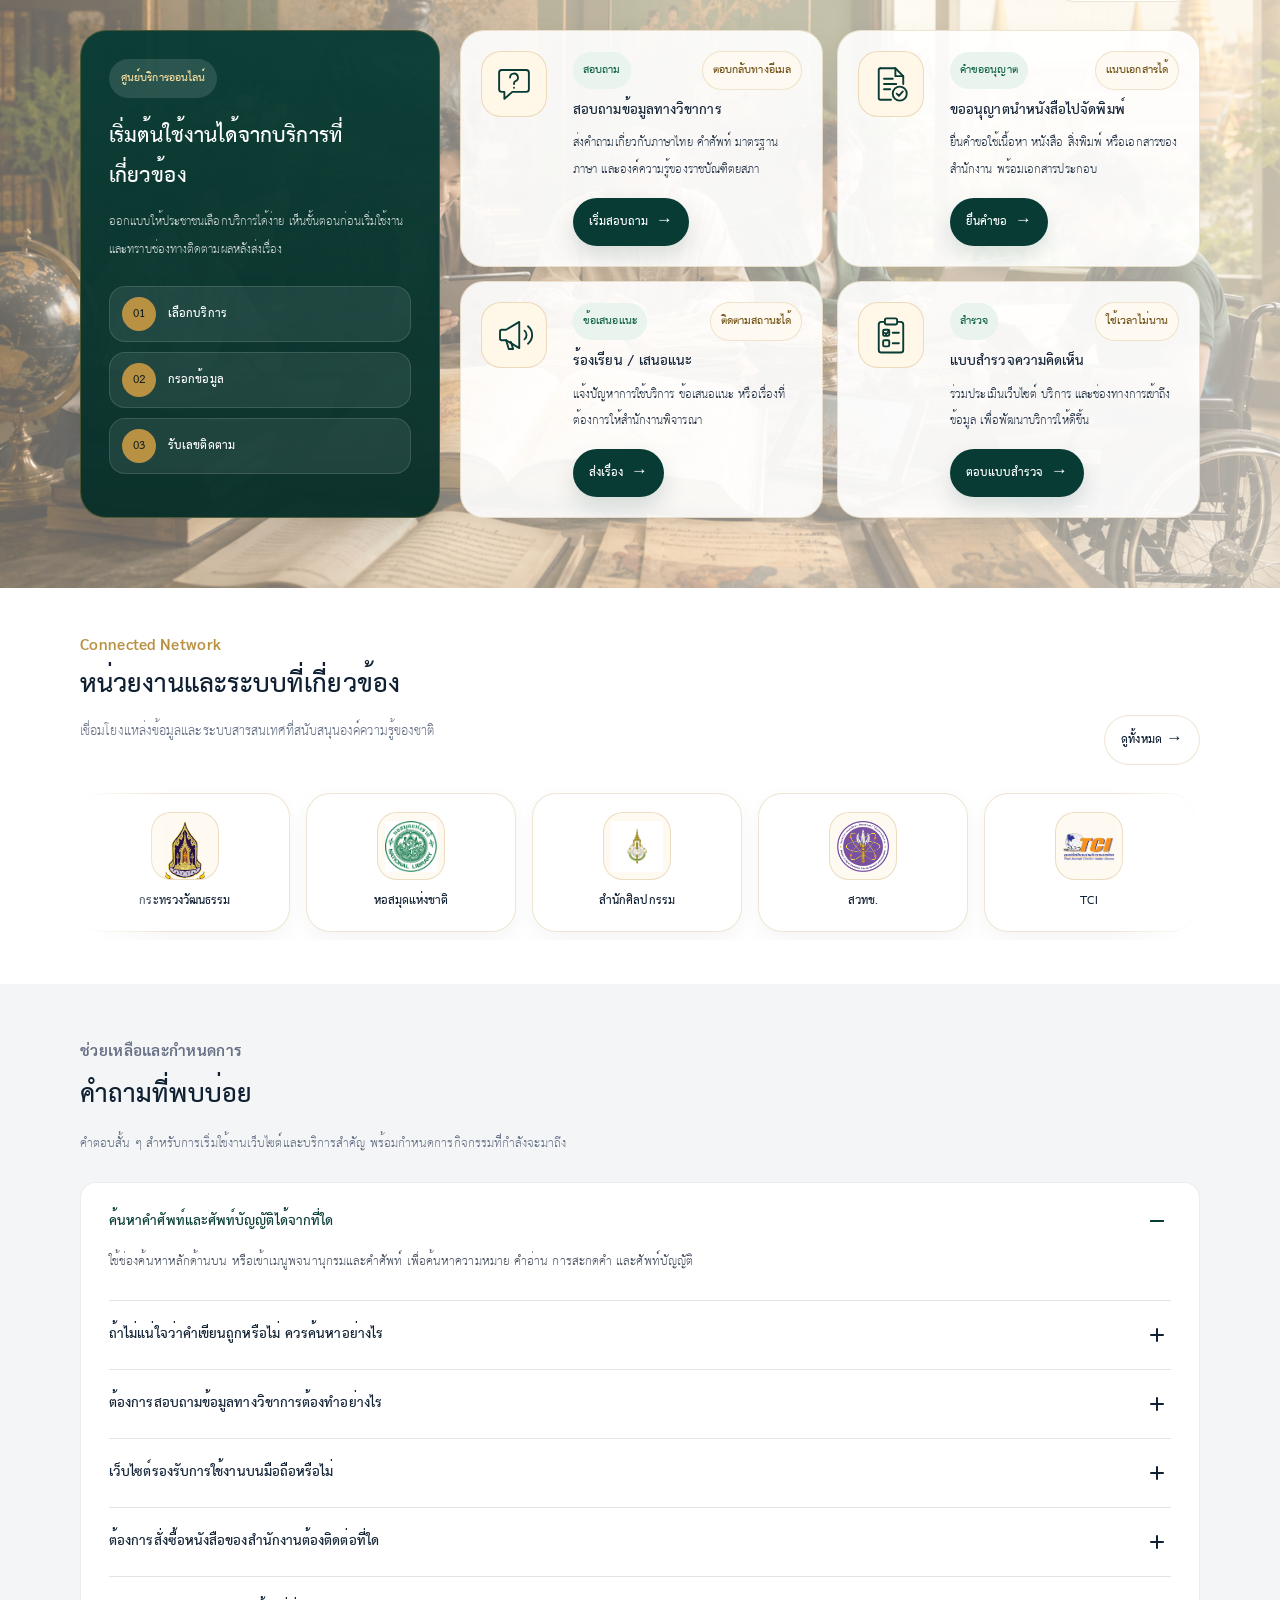
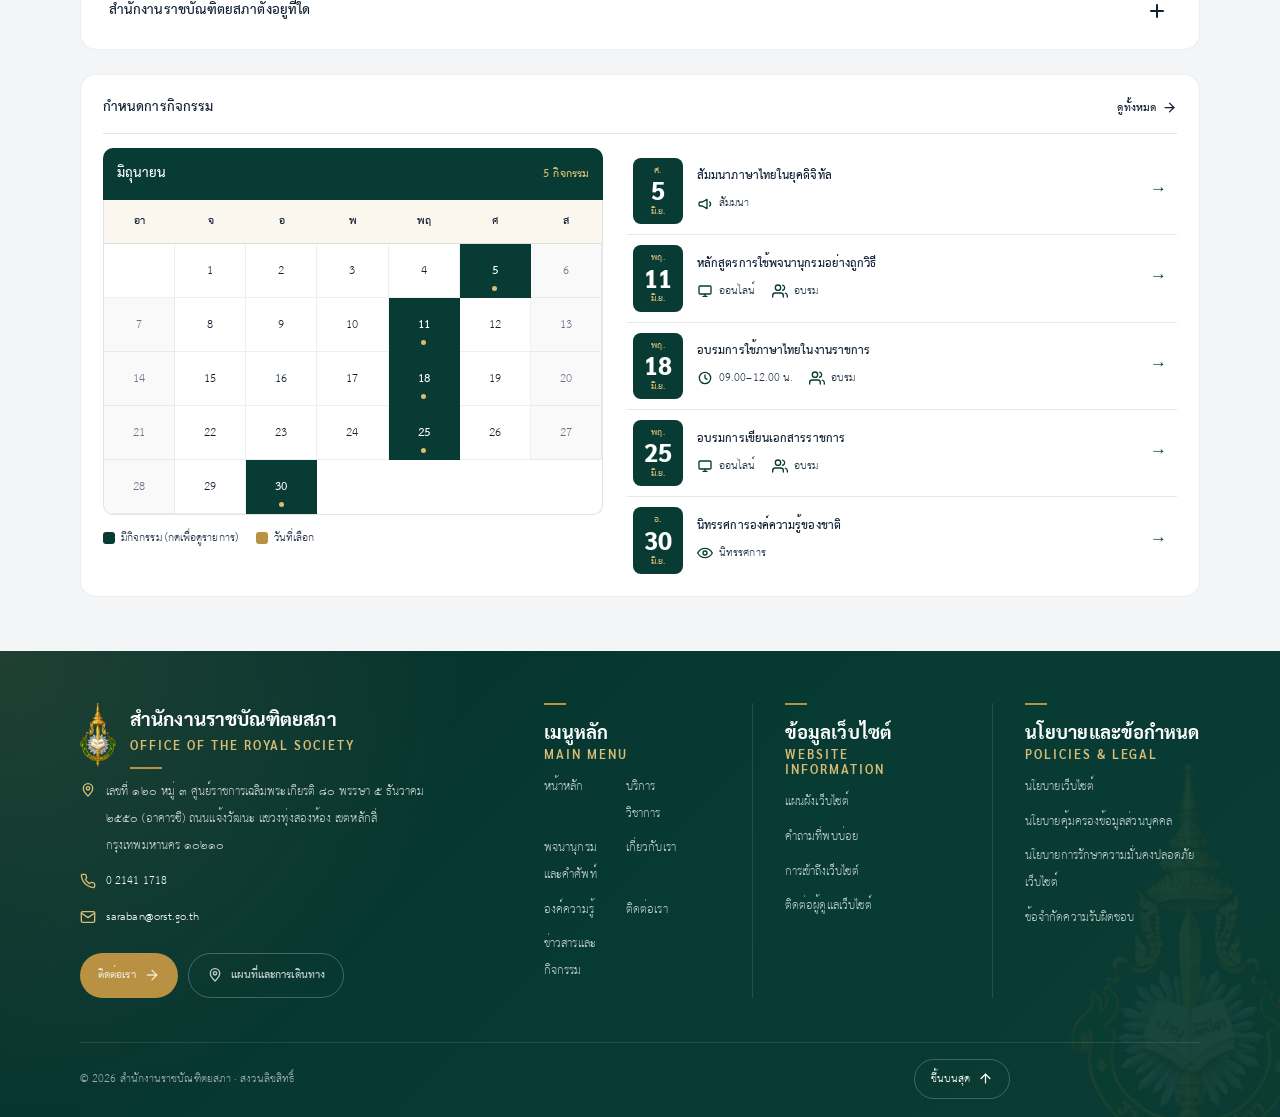
==== commit 6029a6de: "style: แผงช่วยการเข้าถึงและช่องค้นหาหน้าแรก เรียบเป็นทางการ + แก้บั๊กปุ่มตั้งค่า แผงช่วยการเข้าถึง (" ====
--- a/index.html
+++ b/index.html
@@ -1577,43 +1577,7 @@
 
       <div class="access-panel-body">
         <section class="access-section">
-          <h3>ทางลัดด่วน</h3>
-          <div class="access-quick-grid">
-            <button class="access-quick-btn" type="button" data-font="plus">
-              <span>A+</span>
-              <small>เพิ่มขนาดตัวอักษร</small>
-            </button>
-
-            <button class="access-quick-btn" type="button" data-toggle-contrast data-access-toggle>
-              <span>
-                <svg class="icon">
-                  <use href="#i-eye"></use>
-                </svg>
-              </span>
-              <small>คอนทราสต์สูง</small>
-            </button>
-
-            <button class="access-quick-btn" type="button" data-reduce-motion data-access-toggle>
-              <span>✦</span>
-              <small>ลดการเคลื่อนไหว</small>
-            </button>
-
-            <button class="access-quick-btn" type="button" data-readable data-access-toggle>
-              <span>
-                <svg class="icon">
-                  <use href="#i-book"></use>
-                </svg>
-              </span>
-              <small>โหมดอ่านง่าย</small>
-            </button>
-          </div>
-        </section>
-
-        <section class="access-section">
-          <button class="access-section-toggle" type="button">
-            <span>ขนาดตัวอักษร</span>
-            <span>⌄</span>
-          </button>
+          <h3 class="access-section-title">ขนาดตัวอักษร</h3>
 
           <div class="font-segment" role="group" aria-label="ปรับขนาดตัวอักษร">
             <button type="button" data-font="minus">เล็ก</button>
@@ -1623,16 +1587,11 @@
         </section>
 
         <section class="access-section">
-          <button class="access-section-toggle" type="button">
-            <span>การแสดงผล</span>
-            <span>⌄</span>
-          </button>
+          <h3 class="access-section-title">การแสดงผล</h3>
 
           <div class="access-setting-list">
             <button class="access-setting-row" type="button" data-toggle-contrast data-access-toggle>
-              <span class="setting-icon"><svg class="icon">
-                  <use href="#i-eye"></use>
-                </svg></span>
+              <span class="setting-icon"><svg viewBox="0 0 24 24" aria-hidden="true"><circle cx="12" cy="12" r="8.5"></circle><path d="M12 3.5a8.5 8.5 0 0 1 0 17Z" fill="currentColor"></path></svg></span>
               <span class="setting-text">คอนทราสต์สูง</span>
               <span class="setting-switch" aria-hidden="true"></span>
             </button>
@@ -1646,19 +1605,19 @@
             </button>
 
             <button class="access-setting-row" type="button" data-access-link>
-              <span class="setting-icon">↗</span>
+              <span class="setting-icon"><svg viewBox="0 0 24 24" aria-hidden="true"><path d="M10 14a4 4 0 0 0 5.7 0l3-3a4 4 0 0 0-5.7-5.7l-1 1"></path><path d="M14 10a4 4 0 0 0-5.7 0l-3 3a4 4 0 0 0 5.7 5.7l1-1"></path></svg></span>
               <span class="setting-text">เน้นลิงก์</span>
               <span class="setting-switch" aria-hidden="true"></span>
             </button>
 
             <button class="access-setting-row" type="button" data-access-heading>
-              <span class="setting-icon">T</span>
+              <span class="setting-icon"><svg viewBox="0 0 24 24" aria-hidden="true"><path d="M6 5v14M16 5v14M6 12h10"></path><path d="M19 10l2-1v10"></path></svg></span>
               <span class="setting-text">เน้นหัวข้อ</span>
               <span class="setting-switch" aria-hidden="true"></span>
             </button>
 
             <button class="access-setting-row" type="button" data-access-spacing>
-              <span class="setting-icon">A=</span>
+              <span class="setting-icon"><svg viewBox="0 0 24 24" aria-hidden="true"><path d="M11 6h10M11 12h10M11 18h10"></path><path d="M5 4v16M3 6.5 5 4l2 2.5M3 17.5 5 20l2-2.5"></path></svg></span>
               <span class="setting-text">เพิ่มระยะห่างบรรทัด</span>
               <span class="setting-switch" aria-hidden="true"></span>
             </button>
@@ -1666,14 +1625,11 @@
         </section>
 
         <section class="access-section">
-          <button class="access-section-toggle" type="button">
-            <span>ช่วยการอ่าน</span>
-            <span>⌄</span>
-          </button>
+          <h3 class="access-section-title">ช่วยการอ่าน</h3>
 
           <div class="access-setting-list">
             <button class="access-setting-row" type="button" data-access-reader>
-              <span class="setting-icon">🔊</span>
+              <span class="setting-icon"><svg viewBox="0 0 24 24" aria-hidden="true"><path d="M4 9.5v5h3.5L13 19V5L7.5 9.5Z"></path><path d="M16.5 9a4.5 4.5 0 0 1 0 6M19 6.5a8 8 0 0 1 0 11"></path></svg></span>
               <span class="setting-text">อ่านออกเสียง</span>
               <span class="setting-switch" aria-hidden="true"></span>
             </button>
@@ -1681,20 +1637,17 @@
         </section>
 
         <section class="access-section">
-          <button class="access-section-toggle" type="button">
-            <span>การเคลื่อนไหวและการโต้ตอบ</span>
-            <span>⌄</span>
-          </button>
+          <h3 class="access-section-title">การเคลื่อนไหวและการโต้ตอบ</h3>
 
           <div class="access-setting-list">
             <button class="access-setting-row" type="button" data-reduce-motion data-access-toggle>
-              <span class="setting-icon">⌁</span>
+              <span class="setting-icon"><svg viewBox="0 0 24 24" aria-hidden="true"><circle cx="12" cy="12" r="8.5"></circle><path d="M10 9v6M14 9v6"></path></svg></span>
               <span class="setting-text">ลดการเคลื่อนไหว</span>
               <span class="setting-switch" aria-hidden="true"></span>
             </button>
 
             <button class="access-setting-row" type="button" data-access-cursor>
-              <span class="setting-icon">⌖</span>
+              <span class="setting-icon"><svg viewBox="0 0 24 24" aria-hidden="true"><path d="M6 3.5 19 10l-5.8 1.7L11 18Z"></path><path d="m13.5 12 4.5 4.5"></path></svg></span>
               <span class="setting-text">เคอร์เซอร์ใหญ่</span>
               <span class="setting-switch" aria-hidden="true"></span>
             </button>
@@ -1703,15 +1656,14 @@
 
         <div class="access-actions">
           <button class="access-reset" type="button" data-access-reset>
-            ↻ รีเซ็ต
+            คืนค่าเริ่มต้น
           </button>
           <button class="access-save" type="button" data-modal-close>
-            ✓ บันทึกการตั้งค่า
+            เสร็จสิ้น
           </button>
         </div>
 
         <div class="access-footer-note">
-          <span>♿</span>
           <p>ออกแบบตามหลักการเข้าถึง รองรับแนวทาง WCAG 2.1 ระดับ AA</p>
         </div>
       </div>
--- a/assets/css/pages/home.css
+++ b/assets/css/pages/home.css
@@ -11976,3 +11976,127 @@
   .qa-layout .cal-grid > span:not(.cal-dow),
   .qa-layout .cal-grid > .cal-day { min-height: 54px; }
 }
+
+/* =============================================================================
+   แผงช่วยการเข้าถึง — โทนทางการ เรียบ (ลูกค้า: ดูเป็น AI เกินไป)
+   ตัดดาวประดับ / พื้นไล่สี / มุมมนมาก / เงาฟุ้ง, ไอคอนลายเส้นชุดเดียว, ปุ่มเป็นสี่เหลี่ยมมุมมนน้อย
+   ============================================================================= */
+.access-panel { border-radius: 14px; background: var(--surface, #fff); box-shadow: 0 20px 60px rgba(8, 22, 31, .22); }
+.access-panel-header { padding: 18px 20px; background: var(--surface, #fff); align-items: center; }
+.access-brand { gap: 12px; }
+.access-brand-icon {
+  width: 44px;
+  height: 44px;
+  border-radius: 10px;
+  box-shadow: none;
+}
+.access-brand-icon::before,
+.access-brand-icon::after { content: none; }
+.access-brand-icon .icon-lg { width: 24px; height: 24px; }
+.access-brand h2 { font-size: var(--fs-title); }
+.access-close { width: 38px; height: 38px; border-radius: 8px; }
+.access-close:hover { background: var(--surface-soft); }
+
+.access-panel-body { height: calc(100% - 82px); padding: 18px 20px 20px; }
+.access-section { margin-bottom: 18px; }
+.access-section-title {
+  margin: 0 0 8px;
+  color: var(--muted);
+  font-family: inherit;
+  font-size: var(--fs-meta);
+  font-weight: 700;
+}
+
+.font-segment { padding: 3px; border-radius: 8px; }
+.font-segment button { min-height: 36px; border-radius: 6px; }
+.font-segment button.active { box-shadow: none; }
+
+.access-setting-list { border-radius: 10px; }
+.access-setting-row { min-height: 48px; padding: 8px 12px; grid-template-columns: 24px 1fr 40px; gap: 12px; }
+.access-setting-row:hover { background: var(--surface-soft); }
+.setting-icon { width: 24px; height: 24px; }
+.setting-icon svg {
+  width: 20px;
+  height: 20px;
+  fill: none;
+  stroke: currentColor;
+  stroke-width: 1.8;
+  stroke-linecap: round;
+  stroke-linejoin: round;
+}
+.setting-text { font-size: var(--fs-body); font-weight: 600; }
+.setting-switch::after { box-shadow: 0 1px 2px rgba(0, 0, 0, .2); }
+
+.access-actions { grid-template-columns: 1fr 1.4fr; margin-top: 20px; }
+.access-reset,
+.access-save { min-height: 44px; border-radius: 8px; }
+.access-reset:hover { background: var(--surface-soft); }
+.access-save:hover { filter: brightness(1.15); }
+.access-footer-note { margin-top: 12px; }
+
+@media (max-width: 760px) {
+  .access-panel { border-radius: 14px 14px 0 0; }
+  .access-panel-body { max-height: calc(90vh - 82px); }
+}
+
+/* แผงช่วยการเข้าถึง — ไม่เบลอพื้นหลัง และมืดลงเพียงเล็กน้อย
+   ผู้ใช้เห็นผลของการตั้งค่า (ตัวอักษรใหญ่ / คอนทราสต์ / เน้นลิงก์) บนหน้าเว็บได้ทันทีขณะกด */
+.access-panel-modal .access-panel-backdrop {
+  background: rgba(8, 22, 31, .18);
+  backdrop-filter: none;
+  -webkit-backdrop-filter: none;
+}
+/* ความสูงพอดีเนื้อหา (เดิมสูงเต็มจอ เหลือพื้นที่ว่างด้านล่าง) */
+.access-panel-modal { align-items: flex-start; }
+.access-panel {
+  height: auto;
+  max-height: calc(100vh - 32px);
+  display: flex;
+  flex-direction: column;
+}
+.access-panel-header { flex: none; }
+.access-panel-body { height: auto; flex: 1 1 auto; min-height: 0; overflow: auto; }
+/* สวิตช์ที่เปิดอยู่ — ทั้งแถวมีพื้นอ่อน + ตัวอักษรเขียว เห็นชัดว่าเปิดอะไรไว้บ้าง */
+.access-setting-row.is-on { background: rgba(7, 59, 52, .06); }
+.access-setting-row.is-on .setting-text { color: var(--deep); font-weight: 700; }
+body.high-contrast .access-setting-row.is-on { background: var(--surface); box-shadow: inset 3px 0 0 var(--gold); }
+
+@media (max-width: 760px) {
+  .access-panel-modal { align-items: flex-end; }
+  .access-panel { max-height: 90vh; }
+  .access-panel-body { max-height: none; }
+}
+/* มือถือ: แผงเป็น bottom sheet ชิดขอบล่างจอ (กฎ .modal ทั่วไปจัดกึ่งกลาง + padding 20px ชนะ .access-panel-modal อยู่) */
+@media (max-width: 760px) {
+  #accessibility-modal.access-panel-modal { padding: 0; align-items: end; justify-items: stretch; }
+  #accessibility-modal .access-panel { width: 100%; }
+}
+
+/* ช่องค้นหา hero — ตัดแสง/เงาฟุ้ง (ลูกค้า: มีแสงแปลก ๆ ดูเป็น AI) คงรูปทรงแคปซูลเดิม
+   - พื้นขาวทึบ ไม่เบลอภาพด้านหลัง, เงาบางสั้น, ไม่มีขอบสว่างด้านใน
+   - วงไอคอนซ้าย: พื้นเรียบ ไม่ไล่สี ไม่เรืองทอง / ปุ่มค้นหา: ไม่มีเงา
+   - focus: ไม่ลอยขึ้น ใช้เส้นขอบเขียวชัด ๆ แทนวงแสง */
+.orst-hero-wow .orst-smart-search {
+  background: #fff;
+  backdrop-filter: none;
+  -webkit-backdrop-filter: none;
+  border: 1px solid #d9cbb3;
+  box-shadow: 0 4px 14px rgba(16, 32, 51, .08);
+}
+.orst-hero-wow .orst-smart-search:focus-within {
+  transform: none;
+  border-color: var(--deep);
+  box-shadow: 0 0 0 3px rgba(7, 59, 52, .15);
+}
+.orst-hero-wow .orst-search-orb {
+  background: var(--surface-soft);
+  border: 1px solid var(--line);
+  box-shadow: none;
+}
+.orst-hero-wow .orst-search-submit,
+.orst-hero-wow .orst-search-submit:hover {
+  box-shadow: none;
+  transform: none;
+}
+.orst-hero-wow .orst-search-submit:hover { filter: brightness(1.15); }
+body.high-contrast .orst-hero-wow .orst-smart-search { background: var(--surface); }
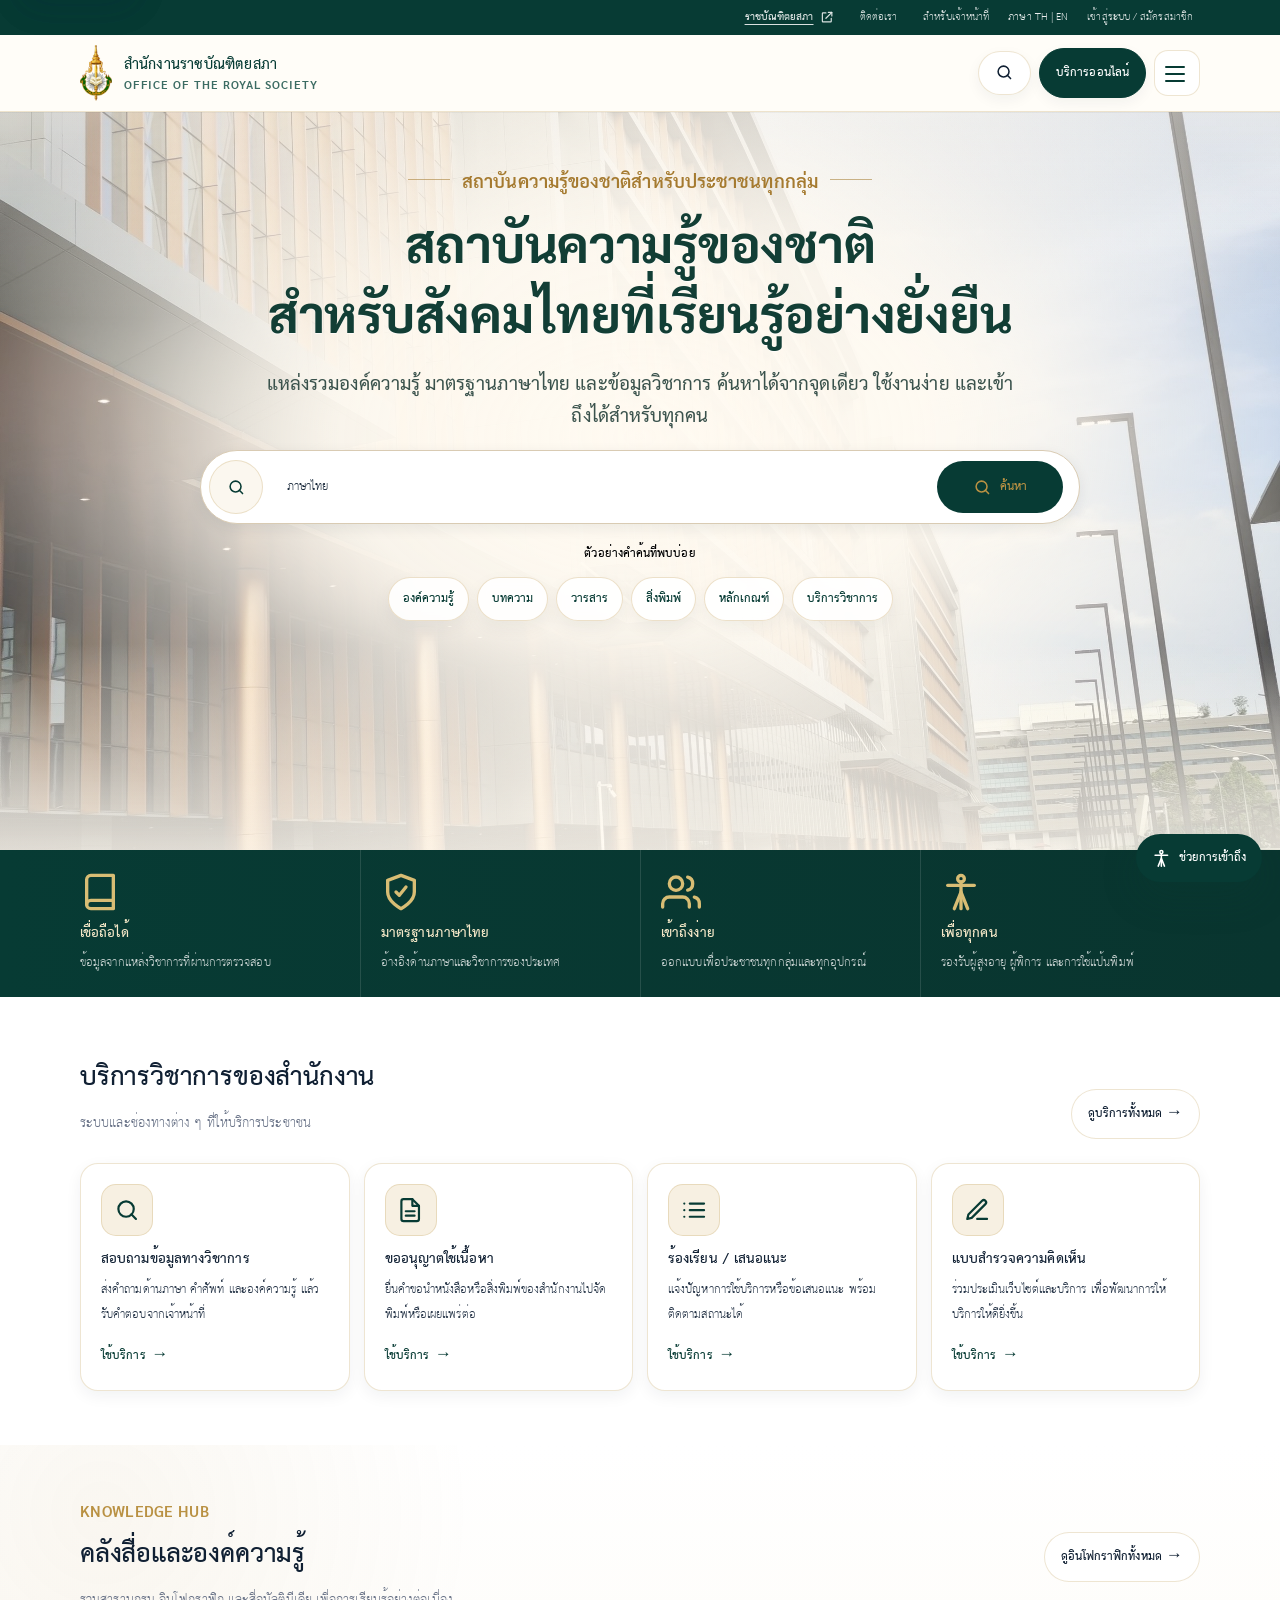
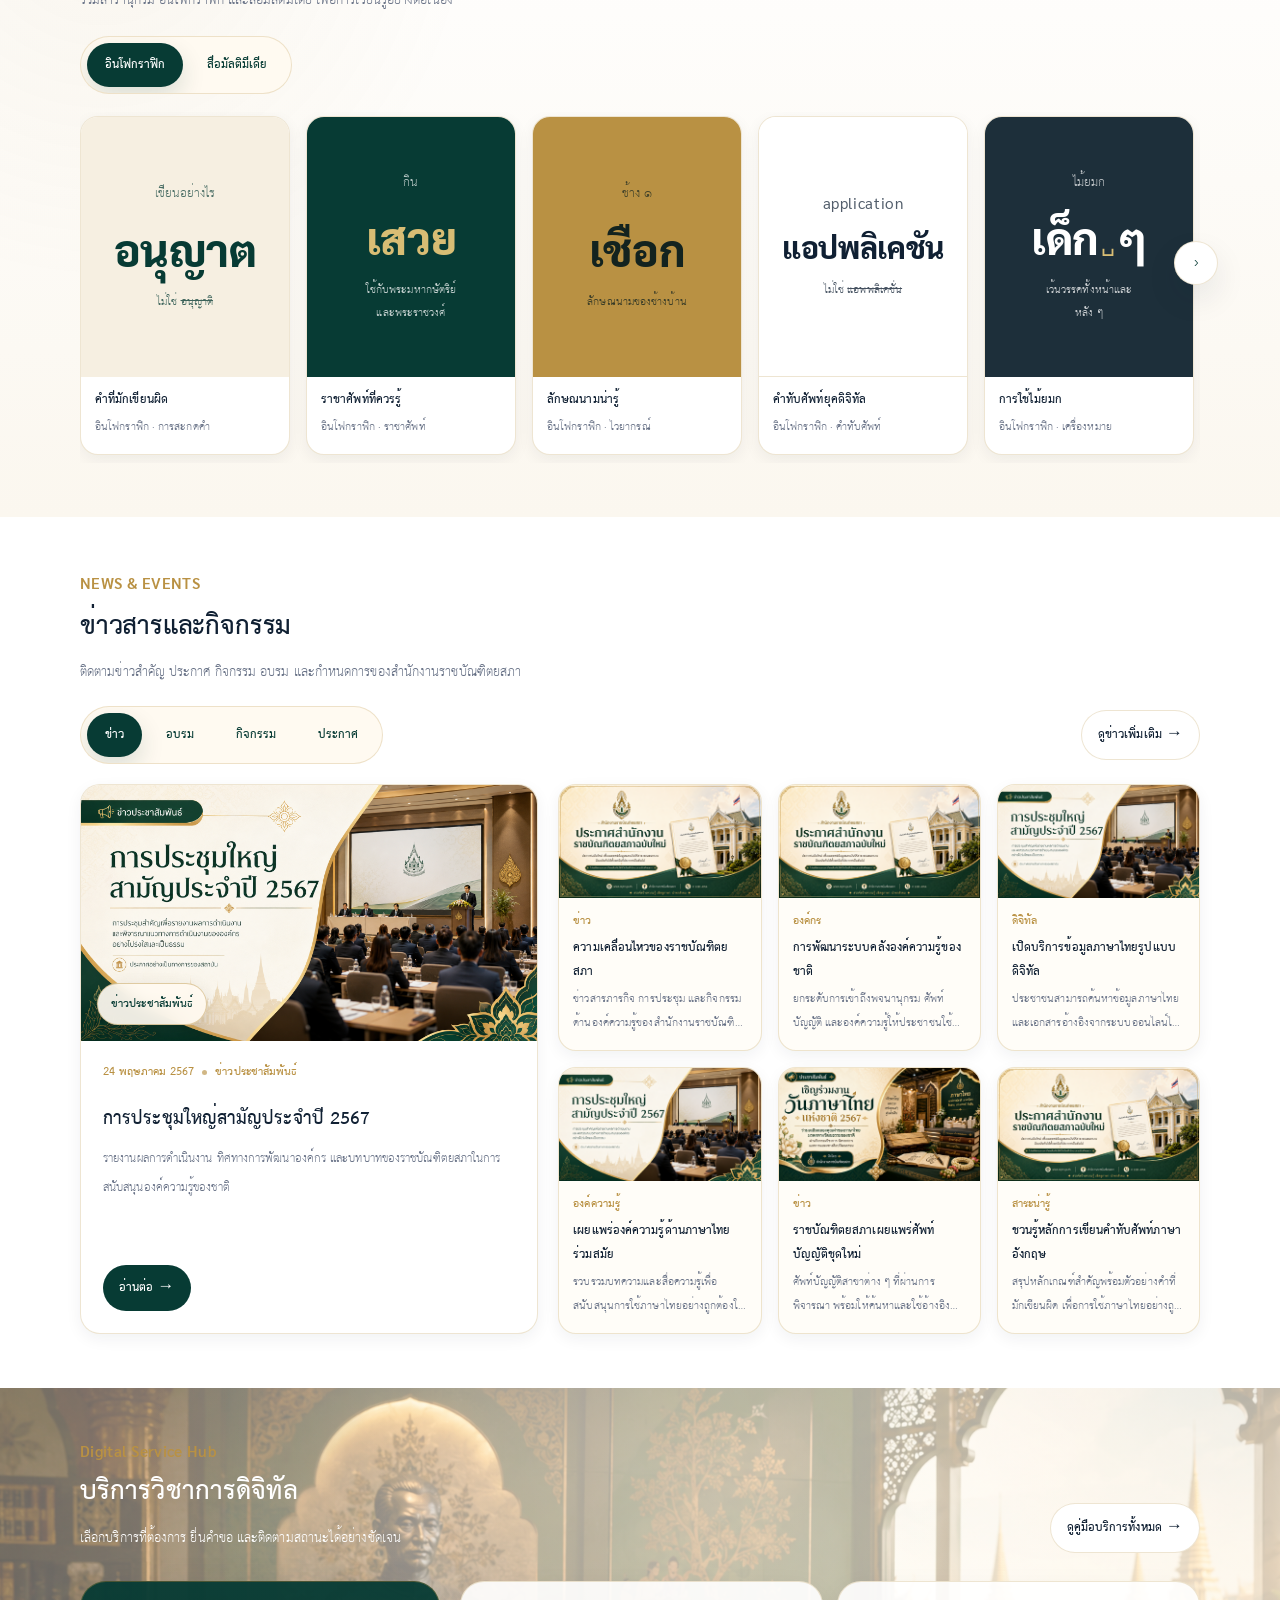
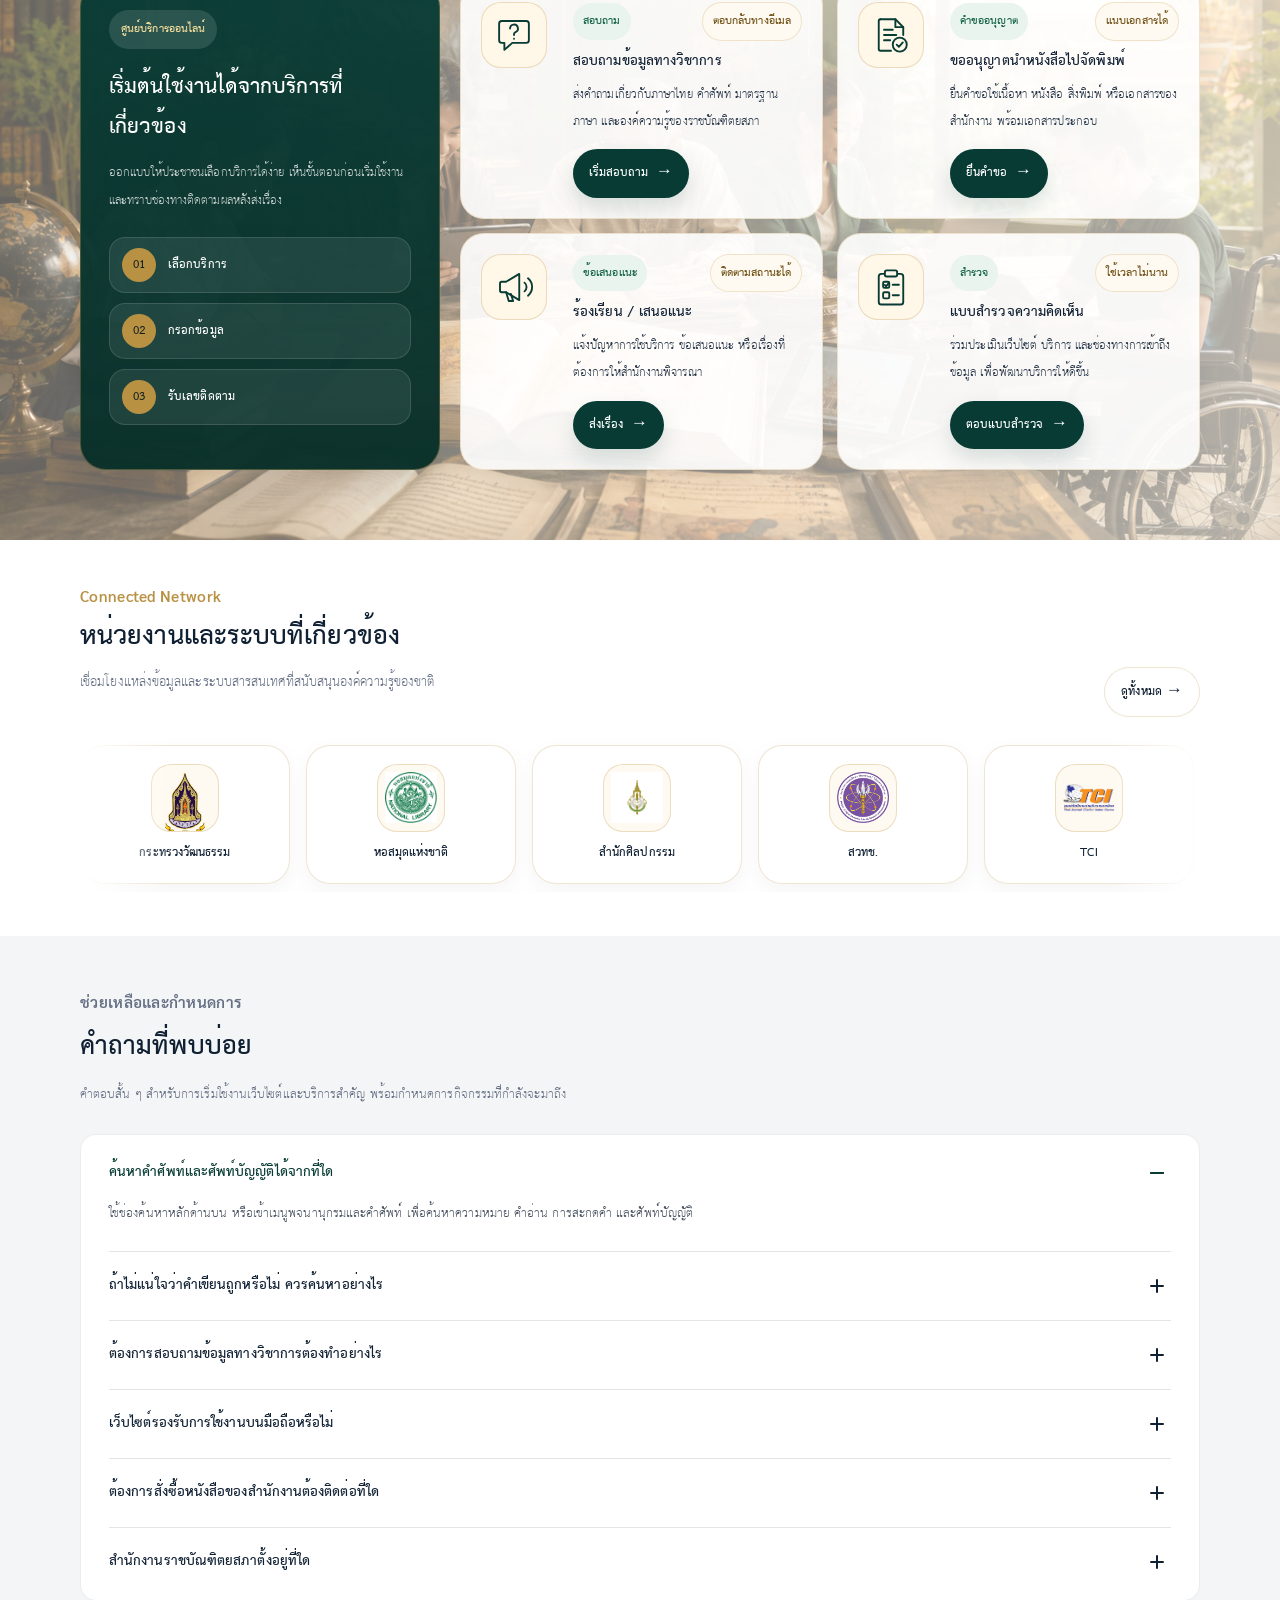
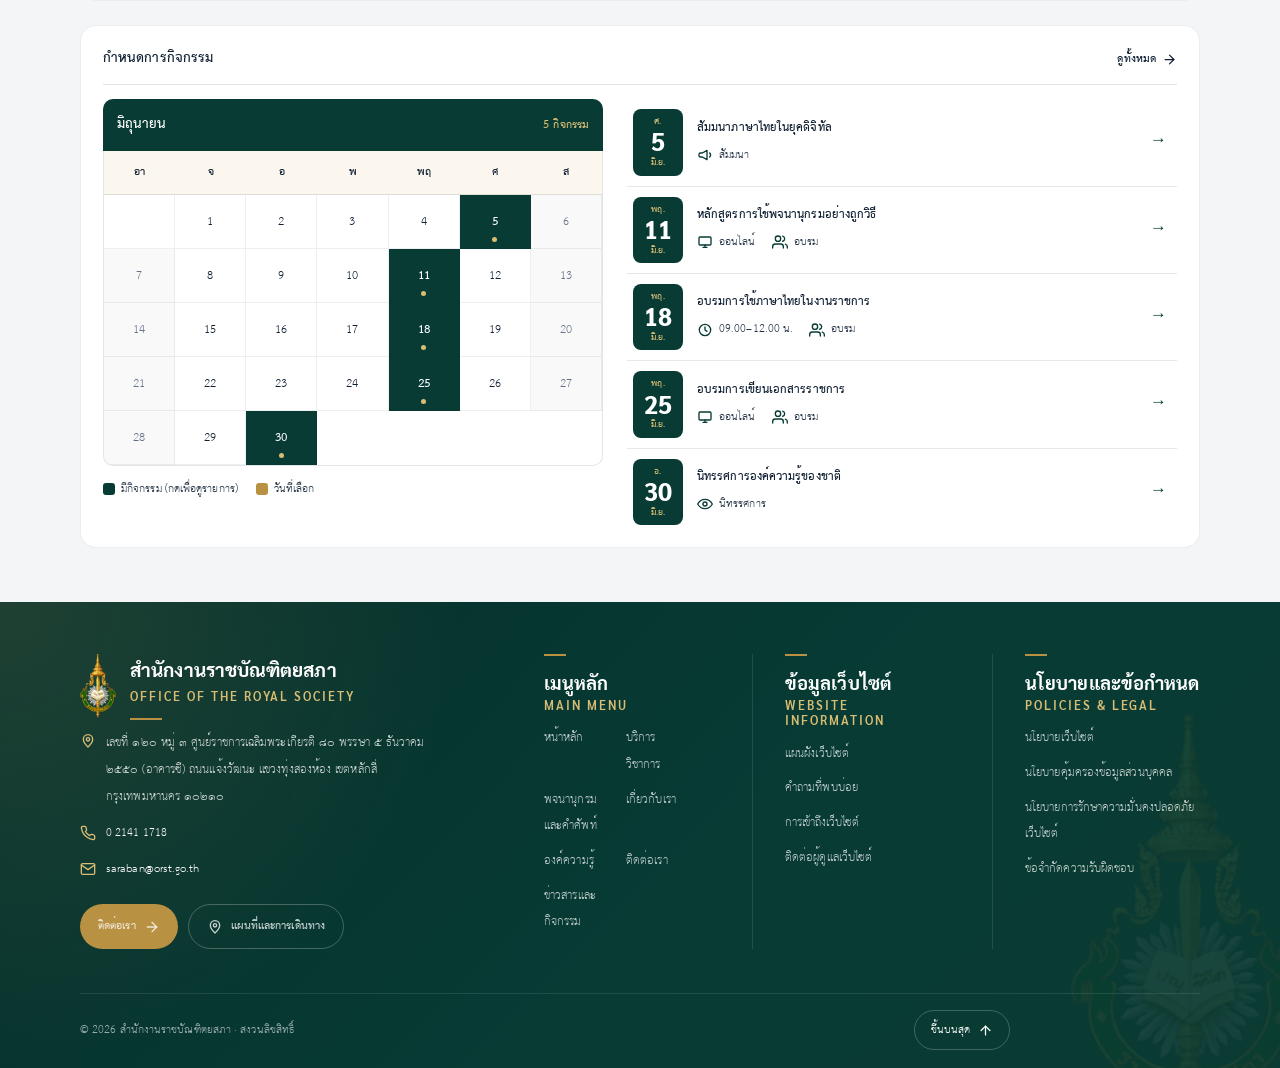
==== commit 26d40f6a: "fix: ฟอร์มบริการ, popup บริการ, ลิงก์ผลค้นหา และ styleguide บน GitHub Pages - ฟอร์มขอรับบริการ (serv" ====
--- a/index.html
+++ b/index.html
@@ -1736,17 +1736,17 @@
         <div class="service-form-grid">
           <div class="form-field">
             <label for="service-name">ชื่อ-นามสกุล</label>
-            <input id="service-name" name="name" type="text" placeholder="กรอกชื่อ-นามสกุล">
+            <input id="service-name" name="name" type="text" placeholder="กรอกชื่อ-นามสกุล" required autocomplete="name">
           </div>
 
           <div class="form-field">
             <label for="service-email">อีเมลสำหรับติดต่อกลับ</label>
-            <input id="service-email" name="email" type="email" placeholder="example@email.com">
+            <input id="service-email" name="email" type="email" placeholder="example@email.com" required autocomplete="email">
           </div>
 
           <div class="form-field form-field-full">
             <label for="service-detail">รายละเอียดคำถามหรือคำขอ</label>
-            <textarea id="service-detail" name="detail" rows="5"
+            <textarea id="service-detail" name="detail" rows="5" required
               placeholder="ระบุรายละเอียดที่ต้องการสอบถาม เช่น คำที่ต้องการตรวจสอบ เอกสารที่เกี่ยวข้อง หรือปัญหาที่พบ"></textarea>
           </div>
         </div>
--- a/assets/css/pages/home.css
+++ b/assets/css/pages/home.css
@@ -12100,3 +12100,59 @@
 }
 .orst-hero-wow .orst-search-submit:hover { filter: brightness(1.15); }
 body.high-contrast .orst-hero-wow .orst-smart-search { background: var(--surface); }
+
+/* หัวข้อ hero: ระยะบรรทัด 1.2 แน่นเกินสำหรับภาษาไทย — สระ/วรรณยุกต์บน (ที่ เรี รู้ ยั่ง ยื)
+   ของบรรทัดล่างเกือบชนบรรทัดบน ปรับเป็น 1.38 */
+#hero-title.orst-hero-title { line-height: 1.38; }
+
+/* =============================================================================
+   แถบจุดเด่นใต้ hero — responsive ชุดเดียวจบ (เดิมกฎกระจายหลาย breakpoint
+   ช่วง 2x2 ยังใช้เส้นคั่นของแบบ 4 คอลัมน์ เส้นเหลื่อม/ไม่มีเส้นคั่นแถว)
+   - >= 1281px : 4 คอลัมน์ ไอคอนซ้าย
+   - 1024–1280 : 4 คอลัมน์ ไอคอนบน ข้อความใต้ (คอลัมน์แคบ ไม่บีบข้อความ)
+   - 761–1023  : 2x2 ไอคอนซ้าย เส้นคั่นกลาง + เส้นคั่นแถว
+   - <= 760    : 2x2 กะทัดรัด (กฎเดิมช่วงมือถือ)
+   ============================================================================= */
+@media (min-width: 1024px) and (max-width: 1280.98px) {
+  .trust-grid { grid-template-columns: repeat(4, minmax(0, 1fr)); }
+  .trust-item {
+    flex-direction: column;
+    align-items: flex-start;
+    gap: 10px;
+    padding: 22px 20px;
+    border-top: 0;
+    border-left: 1px solid rgba(255, 255, 255, .12);
+  }
+  .trust-item:first-child { border-left: 0; padding-left: 0; }
+  .trust-item .trust-icon { width: 40px; height: 40px; }
+}
+@media (min-width: 760.02px) and (max-width: 1023.98px) {
+  .trust-grid { grid-template-columns: repeat(2, minmax(0, 1fr)); }
+  .trust-item {
+    flex-direction: row;
+    align-items: center;
+    padding: 20px 24px;
+    border-left: 0;
+    border-top: 1px solid rgba(255, 255, 255, .12);
+  }
+  .trust-item:nth-child(-n + 2) { border-top: 0; }
+  .trust-item:nth-child(odd) { padding-left: 0; }
+  .trust-item:nth-child(even) { border-left: 1px solid rgba(255, 255, 255, .12); }
+  .trust-item .trust-icon { width: 44px; height: 44px; }
+}
+
+/* แผงบริการ: ข้อความยืนยันหลังส่งคำขอ (แทนฟอร์มที่ซ่อนไว้) */
+.service-done {
+  display: grid;
+  justify-items: start;
+  gap: 8px;
+  margin-top: 8px;
+  padding: 20px;
+  border: 1px solid var(--line);
+  border-left: 4px solid var(--deep);
+  border-radius: 10px;
+  background: var(--surface-soft);
+}
+.service-done strong { color: var(--deep); font-size: var(--fs-title); }
+.service-done p { margin: 0; color: var(--ink); }
+.service-done .btn { margin-top: 6px; border-radius: 8px; }
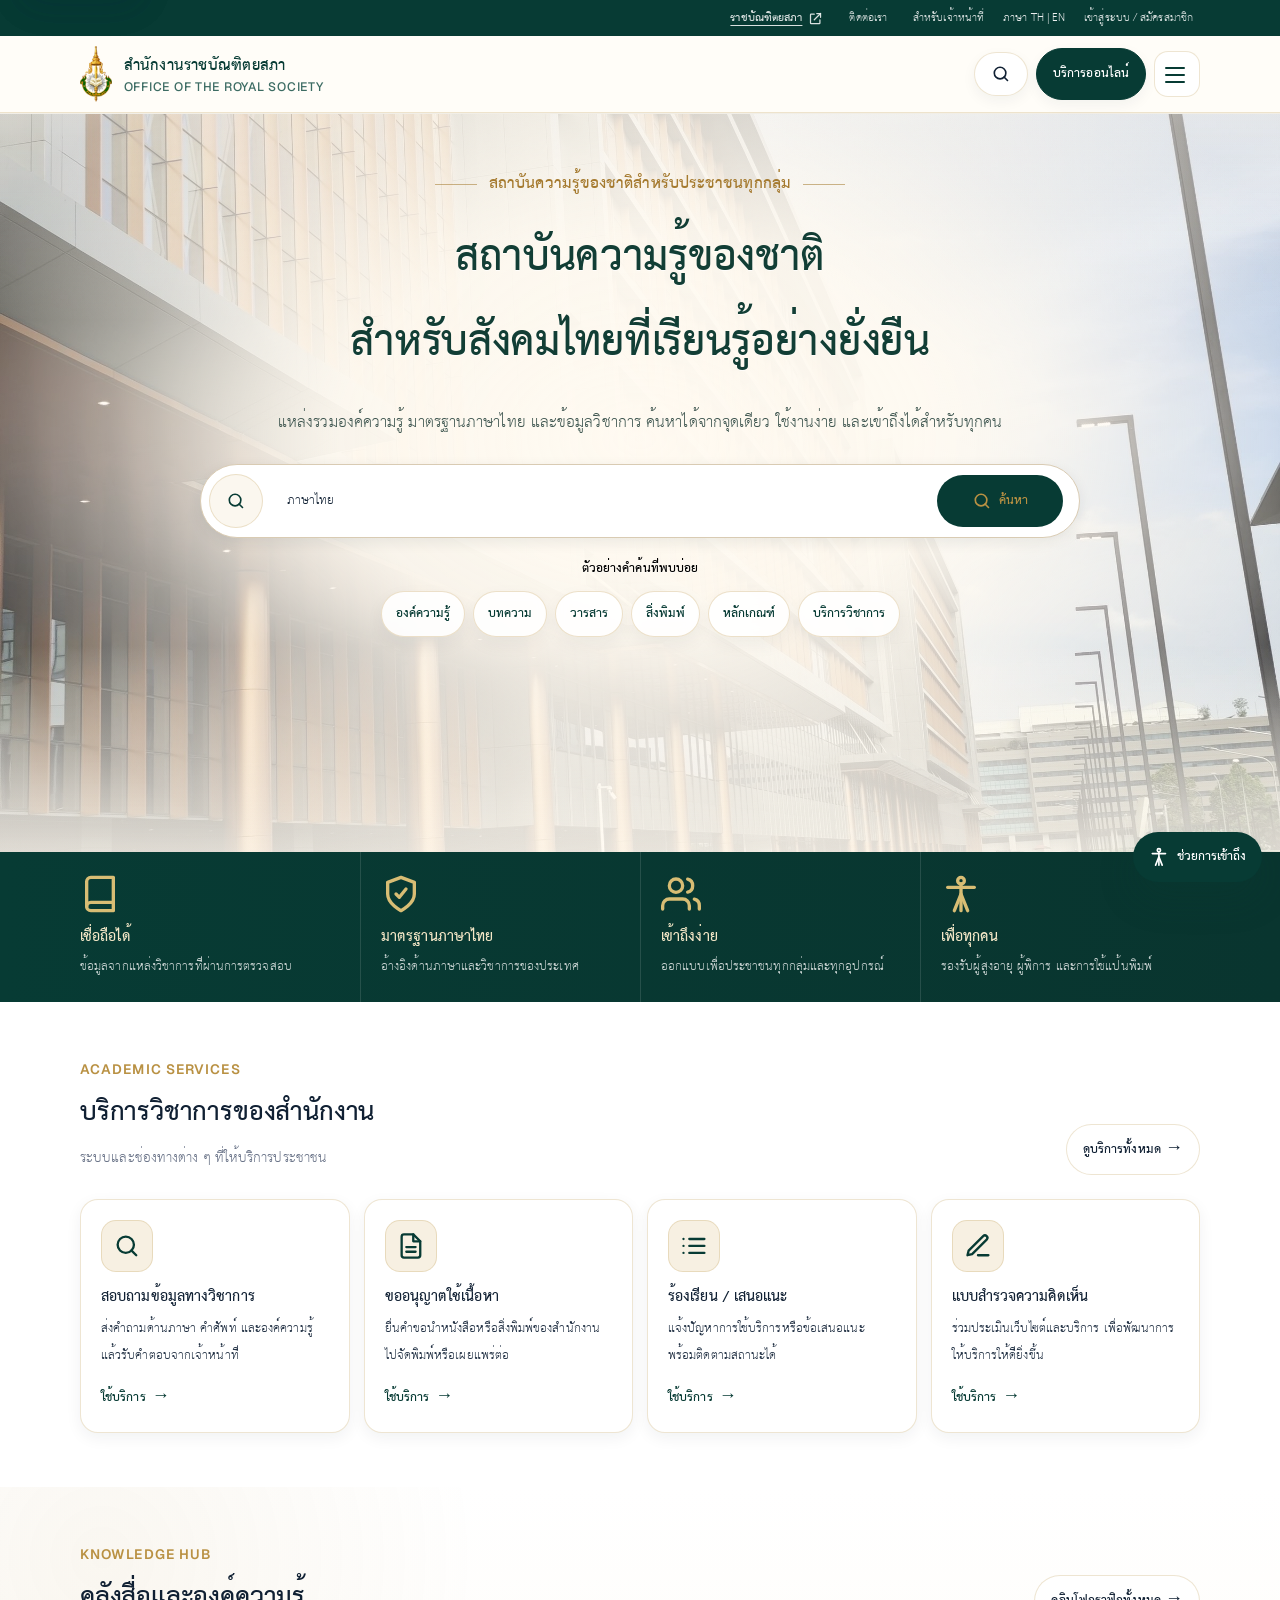
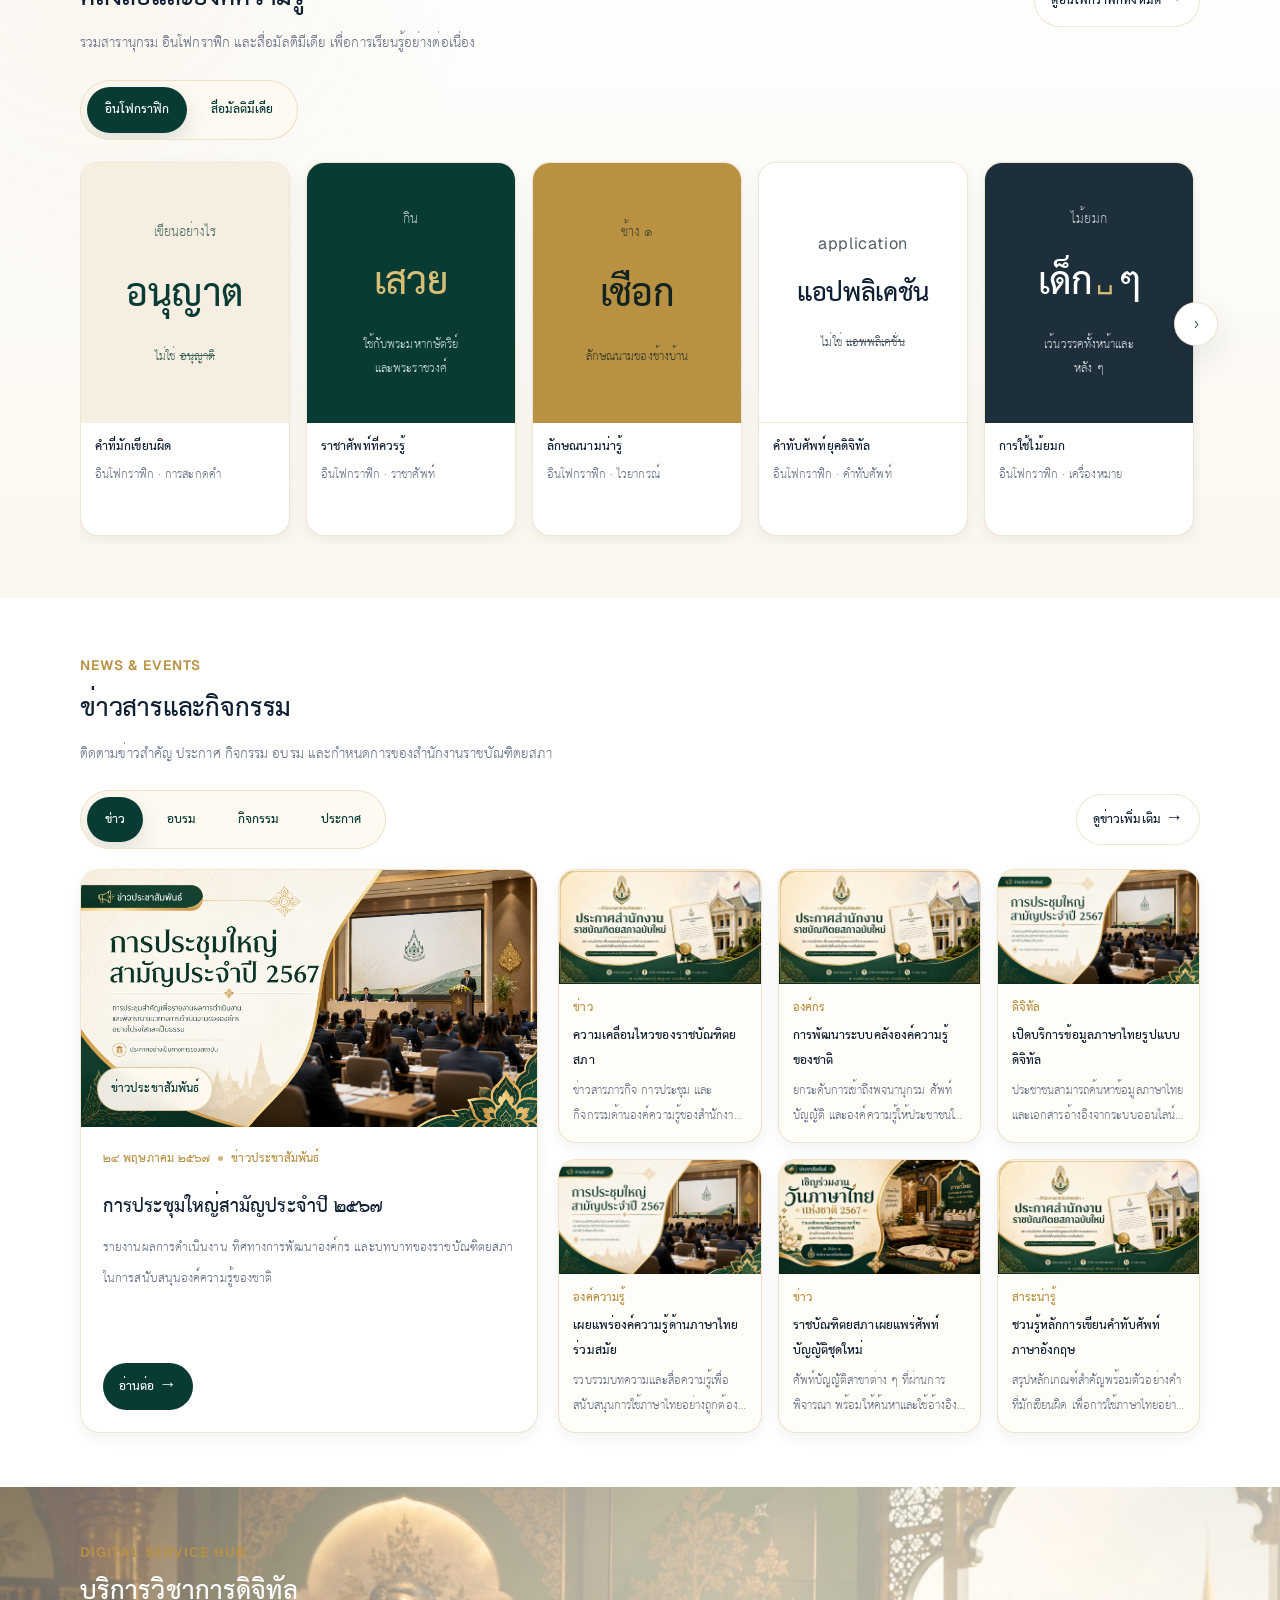
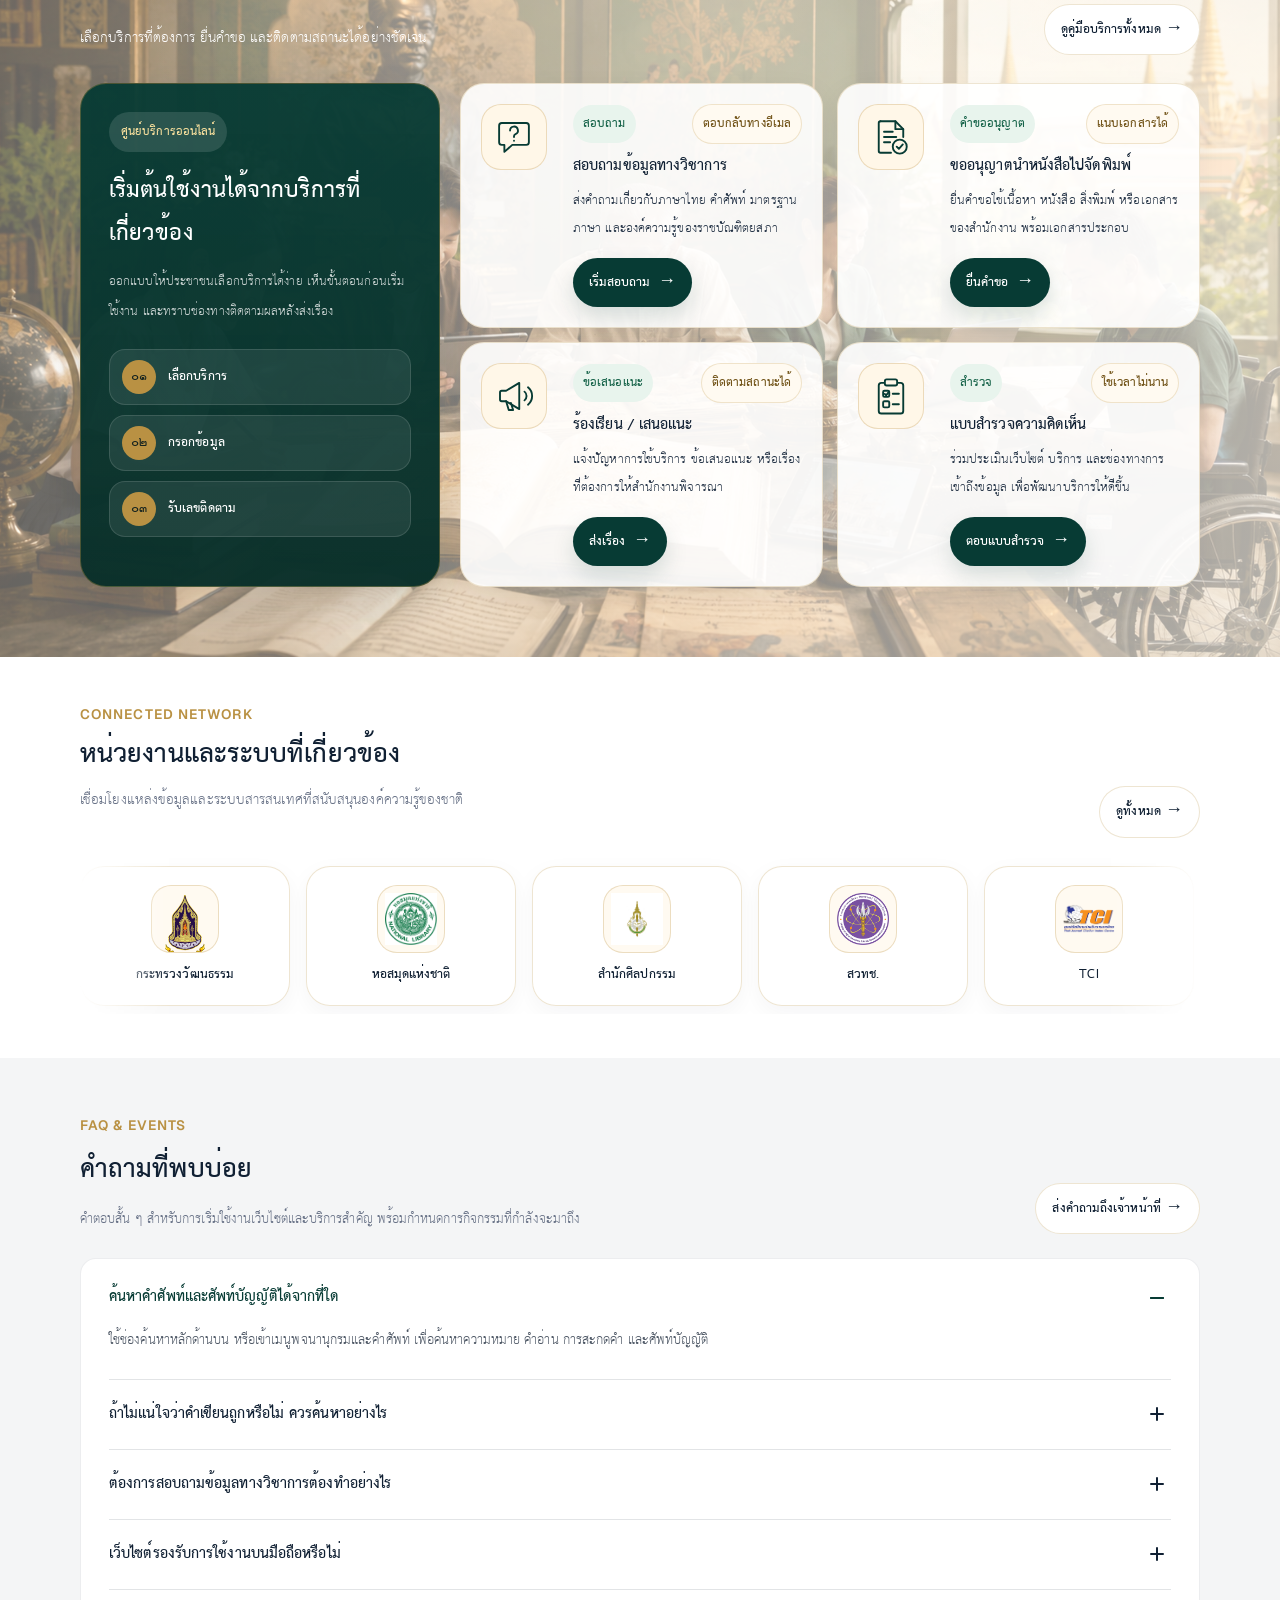
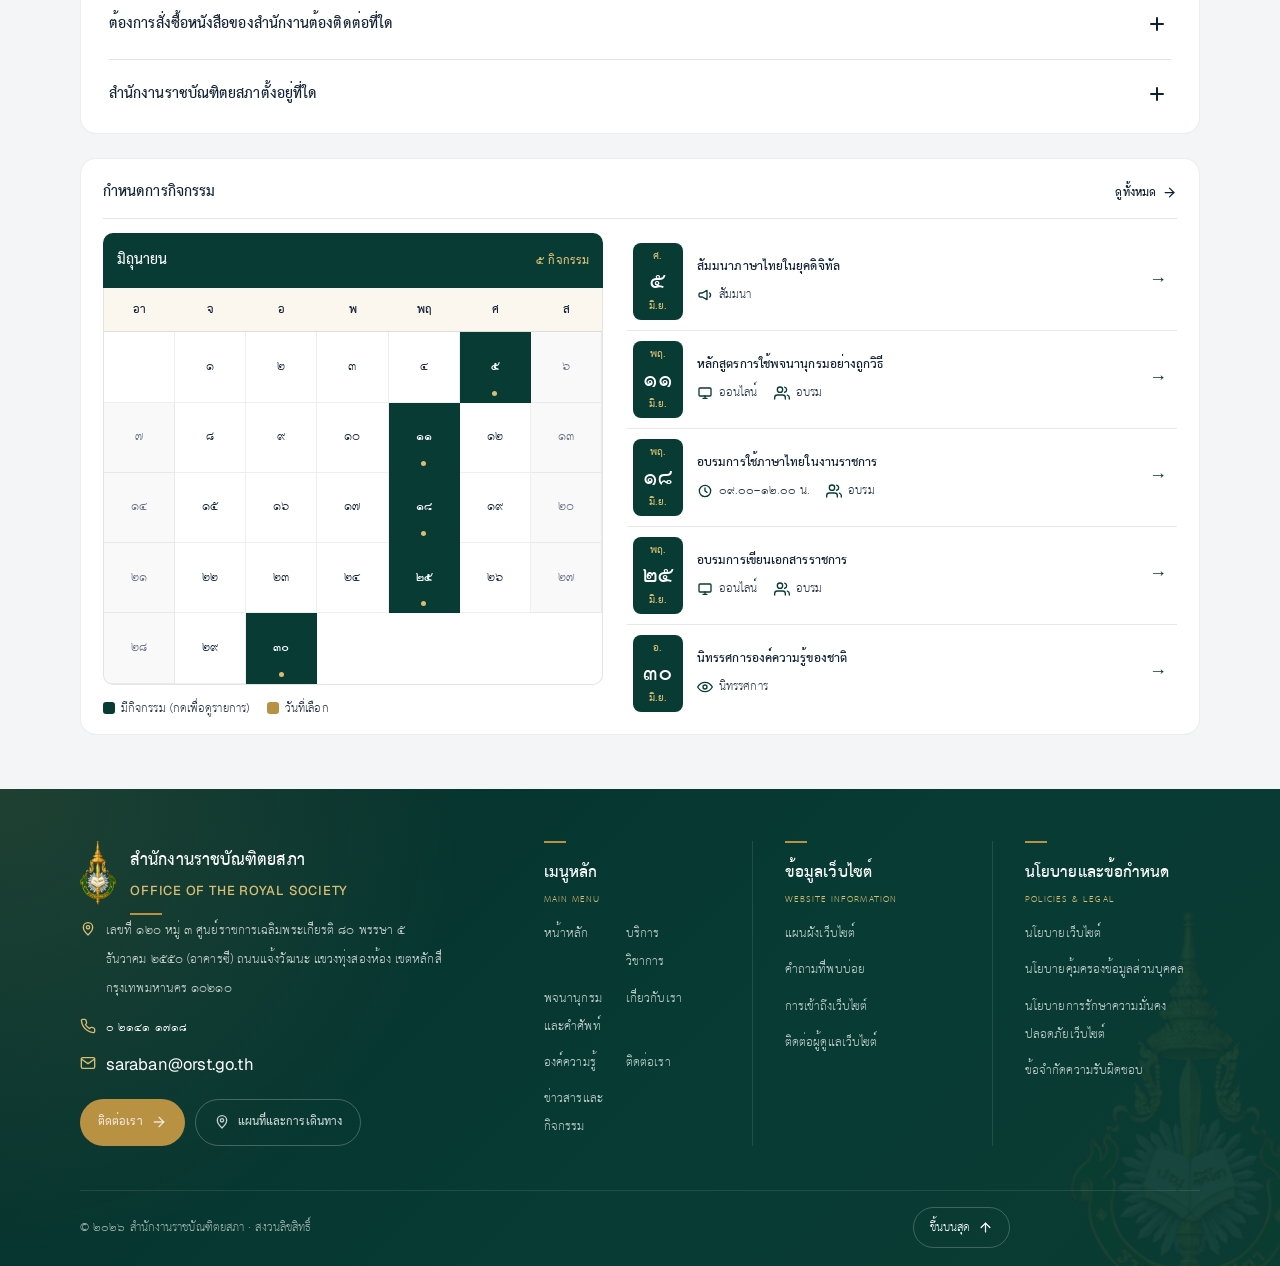
==== commit 68e99378: "feat: ฟอนต์ตามสเปก, เลขไทยทั้งเว็บ, ขนาดตัวอักษร และหน้าบริการวิชาการแบบกระชับ ฟอนต์ (ตามสเปกลูกค้า)" ====
--- a/index.html
+++ b/index.html
@@ -11,7 +11,6 @@
   <!-- โหลดฟอนต์หลักก่อน CSS — กันหน้ากระพริบเป็นฟอนต์สำรอง (กว้างกว่า ทำให้เมนูล้น) -->
   <link rel="preload" href="assets/fonts/THSarabunNew-Regular.woff2" as="font" type="font/woff2" crossorigin>
   <link rel="preload" href="assets/fonts/THSarabunNew-Bold.woff2" as="font" type="font/woff2" crossorigin>
-  <link rel="preload" href="assets/fonts/Sarabun-ExtraBold.woff2" as="font" type="font/woff2" crossorigin>
   <link rel="stylesheet" href="assets/css/base.css">
   <link rel="stylesheet" href="assets/css/pages/home.css">
   <link rel="stylesheet" href="assets/css/components.css">
@@ -96,7 +95,7 @@
 
           <div class="orst-results-hero">
             <div class="orst-results-heading">
-              <span class="section-kicker">Smart Search</span>
+              <span class="section-kicker" lang="en">Smart Search</span>
 
               <h2 id="search-results-title">ผลการค้นหาองค์ความรู้เบื้องต้น</h2>
 
@@ -249,6 +248,7 @@
       <div class="container">
         <div class="section-head">
           <div>
+            <span class="section-kicker" lang="en">ACADEMIC SERVICES</span>
             <h2 id="svc1-title">บริการวิชาการของสำนักงาน</h2>
             <p>ระบบและช่องทางต่าง ๆ ที่ให้บริการประชาชน</p>
           </div>
@@ -294,7 +294,7 @@
 
         <div class="section-head knowledge-hub-head">
           <div>
-            <span class="section-kicker">KNOWLEDGE HUB</span>
+            <span class="section-kicker" lang="en">KNOWLEDGE HUB</span>
             <h2>คลังสื่อและองค์ความรู้</h2>
             <p>รวมสารานุกรม อินโฟกราฟิก และสื่อมัลติมีเดีย เพื่อการเรียนรู้อย่างต่อเนื่อง</p>
           </div>
@@ -369,7 +369,7 @@
 
                 <article class="pub-card knowledge-card ig-card">
                   <div class="ig-cover ig-white">
-                    <span class="ig-kicker ig-latin">application</span>
+                    <span class="ig-kicker ig-latin" lang="en">application</span>
                     <strong class="ig-word ig-word--long">แอปพลิเคชัน</strong>
                     <span class="ig-sub">ไม่ใช่ <s>แอพพลิเคชั่น</s></span>
                   </div>
@@ -405,7 +405,7 @@
 
                 <article class="pub-card knowledge-card ig-card">
                   <div class="ig-cover ig-white">
-                    <span class="ig-kicker ig-latin">e-mail</span>
+                    <span class="ig-kicker ig-latin" lang="en">e-mail</span>
                     <strong class="ig-word">อีเมล</strong>
                     <span class="ig-sub">ไม่ใช่ <s>อีเมล์</s></span>
                   </div>
@@ -482,7 +482,7 @@
                 </article>
                 <article class="pub-card knowledge-card ig-card">
                   <div class="ig-cover ig-white">
-                    <span class="ig-kicker ig-latin">website</span>
+                    <span class="ig-kicker ig-latin" lang="en">website</span>
                     <strong class="ig-word">เว็บไซต์</strong>
                     <span class="ig-sub">ไม่ใช่ <s>เวบไซต์</s></span>
                   </div>
@@ -642,7 +642,7 @@
 
     <div class="section-head news-events-head">
       <div>
-        <span class="section-kicker">NEWS & EVENTS</span>
+        <span class="section-kicker" lang="en">NEWS & EVENTS</span>
         <h2>ข่าวสารและกิจกรรม</h2>
         <p>ติดตามข่าวสำคัญ ประกาศ กิจกรรม อบรม และกำหนดการของสำนักงานราชบัณฑิตยสภา</p>
       </div>
@@ -1097,7 +1097,7 @@
       <div class="container">
         <div class="service-directory-head">
           <div>
-            <span class="section-kicker">Digital Service Hub</span>
+            <span class="section-kicker" lang="en">Digital Service Hub</span>
             <h2 style="
     color: #FFF;
 ">บริการวิชาการดิจิทัล</h2>
@@ -1255,7 +1255,7 @@
       <div class="container">
         <div class="network-head network-head-compact">
           <div>
-            <span class="section-kicker">Connected Network</span>
+            <span class="section-kicker" lang="en">Connected Network</span>
             <h2>หน่วยงานและระบบที่เกี่ยวข้อง</h2>
             <p>เชื่อมโยงแหล่งข้อมูลและระบบสารสนเทศที่สนับสนุนองค์ความรู้ของชาติ</p>
           </div>
@@ -1374,9 +1374,12 @@
          มือถือเรียง: หัวข้อ > คำถาม > ช่วยเหลือ > กำหนดการ (grid-template-areas) -->
     <div class="qa-layout reveal">
       <div class="qa-intro">
-        <span class="section-kicker">ช่วยเหลือและกำหนดการ</span>
-        <h2>คำถามที่พบบ่อย</h2>
-        <p>คำตอบสั้น ๆ สำหรับการเริ่มใช้งานเว็บไซต์และบริการสำคัญ พร้อมกำหนดการกิจกรรมที่กำลังจะมาถึง</p>
+        <div>
+          <span class="section-kicker" lang="en">FAQ &amp; EVENTS</span>
+          <h2>คำถามที่พบบ่อย</h2>
+          <p>คำตอบสั้น ๆ สำหรับการเริ่มใช้งานเว็บไซต์และบริการสำคัญ พร้อมกำหนดการกิจกรรมที่กำลังจะมาถึง</p>
+        </div>
+        <a class="view-all" href="contact.html#contact-form">ส่งคำถามถึงเจ้าหน้าที่ →</a>
       </div>
 
       <div class="qa-list">
@@ -1687,7 +1690,7 @@
         </span>
 
         <div>
-          <span class="section-kicker">Online Service</span>
+          <span class="section-kicker" lang="en">Online Service</span>
           <h2 id="service-modal-title">ติดต่อหรือขอรับบริการออนไลน์</h2>
           <p>เลือกประเภทเรื่อง กรอกข้อมูลติดต่อ แล้วเจ้าหน้าที่จะติดต่อกลับตามช่องทางที่ระบุ</p>
         </div>
--- a/assets/css/base.css
+++ b/assets/css/base.css
@@ -19,9 +19,13 @@
      - Responsive + fixed-header patch
    ============================================================================= */
 
+/* Geist (ภาษาอังกฤษ: เนื้อหา เมนู ปุ่ม) + Newsreader (หัวข้อภาษาอังกฤษในโหมด EN) จาก Google Fonts
+   @import ต้องอยู่ก่อนกฎอื่นทั้งหมดในไฟล์ / เบราว์เซอร์โหลดเฉพาะฟอนต์ที่หน้านั้นใช้จริง */
+@import url("https://fonts.googleapis.com/css2?family=Geist:wght@400;500;600&family=Newsreader:ital,opsz,wght@0,6..72,400..700;1,6..72,400..700&display=swap");
+
 /* -----------------------------------------------------------------------------
    TH Sarabun New — ฟอนต์ราชการ (ฟอนต์แห่งชาติ) ใช้กับภาษาไทยทุกหน้า
-   เก็บไฟล์ไว้ในเว็บเอง (self-host) ที่ assets/fonts/ ไม่พึ่ง Google Fonts
+   เก็บไฟล์ไว้ในเว็บเอง (self-host) ที่ assets/fonts/ (ฟอนต์อังกฤษ Geist/Newsreader โหลดจาก Google Fonts ด้านบน)
    มี 4 สไตล์: Regular/Bold/Italic/BoldItalic (น้ำหนัก 400 กับ 700)
    -------------------------------------------------------------------------- */
 @font-face {
@@ -95,6 +99,14 @@
 }
 
 :root {
+  /* ชุดฟอนต์ (ตามสเปกลูกค้า) — ฟอนต์ท้ายรายการคือฟอนต์สำรอง
+     --font-th          เนื้อหาและหัวข้อภาษาไทยทั้งหมด
+     --font-en          คำ/ข้อความภาษาอังกฤษ (ในหน้าไทยด้วย) เมนู ปุ่ม อีเมล โดเมน
+     --font-en-heading  หัวข้อในโหมดภาษาอังกฤษ (lang="en") */
+  --font-th: "TH Sarabun New", "Leelawadee UI", Tahoma, sans-serif;
+  --font-en: "Geist", "TH Sarabun New", system-ui, sans-serif;
+  --font-en-heading: "Newsreader", "TH Sarabun New", Georgia, serif;
+
   --container: 1800px;
   --paper: #fbf7ef;
   --surface: #ffffff;
@@ -109,12 +121,12 @@
   --shadow: 0 14px 35px rgba(16, 32, 51, .10);
   --radius: 18px;
 
-  /* สเกลตัวอักษร (ฐาน 17px, TH Sarabun New) — ทุกหน้าใช้ชุดเดียวกัน
+  /* สเกลตัวอักษร (ฐาน 18px, TH Sarabun New) — ทุกหน้าใช้ชุดเดียวกัน
      ป้าย/วันที่/แท็ก/breadcrumb ต่ำสุด 16px เพราะ TH Sarabun New ตัวเล็กกว่าฟอนต์ทั่วไป */
-  --fs-meta: .94rem;      /* 16px   ป้าย วันที่ แท็ก หมายเหตุ breadcrumb */
-  --fs-body: 1rem;        /* 17px   เนื้อหา คำอธิบายการ์ด ปุ่ม ลิงก์ */
-  --fs-title: 1.15rem;    /* 19.6px หัวข้อการ์ด */
-  --fs-subhead: 1.3rem;   /* 22px   หัวข้อกล่อง/แผงย่อย */
+  --fs-meta: .94rem;      /* 17px   ป้าย วันที่ แท็ก หมายเหตุ breadcrumb */
+  --fs-body: 1rem;        /* 18px   เนื้อหา คำอธิบายการ์ด ปุ่ม ลิงก์ */
+  --fs-title: 1.15rem;    /* 20.7px หัวข้อการ์ด */
+  --fs-subhead: 1.3rem;   /* 23.4px  หัวข้อกล่อง/แผงย่อย */
   --fs-panel: 1.85rem;    /* 31.5px หัวข้อแผงเด่น/แบนเนอร์ */
   --fs-h2: clamp(1.75rem, 3vw, 2.5rem);   /* หัวข้อ section ≤ 42.5px */
   --fs-h1: clamp(2.3rem, 4vw, 3.3rem);    /* หัวข้อหน้า ≤ 56px */
@@ -129,12 +141,12 @@
   scroll-behavior: smooth;
   /* TH Sarabun New เป็นฟอนต์ตัวเล็ก ขยายฐานเล็กน้อยให้อ่านสบายขึ้น
      (rem ทั้งเว็บจะสเกลตามอัตโนมัติ) */
-  font-size: 17px;
+  font-size: 18px;   /* เดิม 17px — ลูกค้า: ตัวอักษรบางส่วนเล็กเกิน */
 }
 
 body {
   margin: 0;
-  font-family: "TH Sarabun New", "TH SarabunPSK", sans-serif;
+  font-family: var(--font-th);
   color: var(--ink);
   background: var(--paper);
   line-height: 1.7;
@@ -427,7 +439,7 @@
 }
 
 .hero-copy h1 {
-  font-family: "TH Sarabun New", "TH SarabunPSK", sans-serif;
+  font-family: var(--font-th);
   font-size: clamp(2.9rem, 5.4vw, 5rem);
   font-weight: 700;
   line-height: 1.22;
@@ -575,7 +587,7 @@
 }
 
 .section-head h2 {
-  font-family: "TH Sarabun New", "TH SarabunPSK", sans-serif;
+  font-family: var(--font-th);
   font-size: clamp(1.75rem, 3vw, 2.5rem);
   font-weight: 700;
   line-height: 1.3;
@@ -762,7 +774,7 @@
 }
 
 .page-hero h1 {
-  font-family: "TH Sarabun New", "TH SarabunPSK", sans-serif;
+  font-family: var(--font-th);
   font-size: clamp(2.3rem, 4vw, 3.3rem);   /* สูงสุด ~56px เท่าหัวข้อหน้าแรก */
   font-weight: 700;
   line-height: 1.25;
@@ -833,7 +845,7 @@
 
 .modal-header h2 {
   margin: 0;
-  font-family: "TH Sarabun New", "TH SarabunPSK", sans-serif;
+  font-family: var(--font-th);
 }
 
 .modal-close {
@@ -1192,7 +1204,7 @@
   z-index: 1;
   margin: 8px 0 10px;
   color: #fff;
-  font-family: "TH Sarabun New", "TH SarabunPSK", sans-serif;
+  font-family: var(--font-th);
   font-size: 1.45rem;
   line-height: 1.28;
 }
--- a/assets/css/pages/home.css
+++ b/assets/css/pages/home.css
@@ -72,7 +72,7 @@
    ============================================================================= */
 
 :root {
-  --base-size: 17px;
+  --base-size: 18px;
   --paper: #fbf7ef;
   --paper-2: #f4eee2;
   --surface: #ffffff;
@@ -111,7 +111,7 @@
   margin: 0;
   background: var(--paper);
   color: var(--ink);
-  font-family: "TH Sarabun New", "TH SarabunPSK", sans-serif;
+  font-family: var(--font-th);
   line-height: 1.65;
   overflow-x: hidden
 }
@@ -508,7 +508,7 @@
 h1,
 h2,
 h3 {
-  font-family: "TH Sarabun New", "TH SarabunPSK", sans-serif;
+  font-family: var(--font-th);
   line-height: 1.26;
   margin: 0;
   color: var(--ink)
@@ -914,7 +914,7 @@
 }
 
 .trust-item h3 {
-  font-family: "TH Sarabun New", "TH SarabunPSK", sans-serif;
+  font-family: var(--font-th);
   font-size: 1.08rem;
   margin: 0;
   color: #f5e8c8
@@ -1051,7 +1051,7 @@
 }
 
 .service-card h3 {
-  font-family: "TH Sarabun New", "TH SarabunPSK", sans-serif;
+  font-family: var(--font-th);
   font-size: 1rem;
   margin: 0 0 4px;
   position: relative;
@@ -1152,7 +1152,7 @@
 }
 
 .news-body h3 {
-  font-family: "TH Sarabun New", "TH SarabunPSK", sans-serif;
+  font-family: var(--font-th);
   font-size: 1.08rem;
   margin-bottom: 8px
 }
@@ -1224,7 +1224,7 @@
 } */
 
 .cover strong {
-  font-family: "TH Sarabun New", "TH SarabunPSK", sans-serif;
+  font-family: var(--font-th);
   font-size: 1.1rem;
   text-align: center;
   position: relative;
@@ -1385,7 +1385,7 @@
 }
 
 .hub-card h3 {
-  font-family: "TH Sarabun New", "TH SarabunPSK", sans-serif;
+  font-family: var(--font-th);
   font-size: 1.05rem
 }
 
@@ -1485,7 +1485,7 @@
 }
 
 .footer h3 {
-  font-family: "TH Sarabun New", "TH SarabunPSK", sans-serif;
+  font-family: var(--font-th);
   color: #fff;
   font-size: 1.05rem;
   margin-bottom: 12px
@@ -3300,7 +3300,7 @@
 }
 
 .news-body h3 {
-  font-family: "TH Sarabun New", "TH SarabunPSK", sans-serif;
+  font-family: var(--font-th);
   font-size: clamp(1.1rem, 1.45vw, 1.35rem);
   line-height: 1.45;
   color: var(--ink);
@@ -3445,7 +3445,7 @@
 
 .service-directory-intro h3 {
   color: #fff;
-  font-family: "TH Sarabun New", "TH SarabunPSK", sans-serif;
+  font-family: var(--font-th);
   font-size: 1.72rem;
   line-height: 1.28;
   margin-bottom: 12px;
@@ -3568,7 +3568,7 @@
 }
 
 .public-service-card h3 {
-  font-family: "TH Sarabun New", "TH SarabunPSK", sans-serif;
+  font-family: var(--font-th);
   font-size: 1.14rem;
   line-height: 1.38;
   margin-bottom: 6px;
@@ -3925,7 +3925,7 @@
 }
 
 .archive-suggest-head h3 {
-  font-family: "TH Sarabun New", "TH SarabunPSK", sans-serif;
+  font-family: var(--font-th);
   font-size: 1.35rem;
   margin: 0;
 }
@@ -4129,7 +4129,7 @@
 }
 
 .access-brand h2 {
-  font-family: "TH Sarabun New", "TH SarabunPSK", sans-serif;
+  font-family: var(--font-th);
   font-size: 1.35rem;
   margin: 0;
 }
@@ -4164,7 +4164,7 @@
 }
 
 .access-section h3 {
-  font-family: "TH Sarabun New", "TH SarabunPSK", sans-serif;
+  font-family: var(--font-th);
   font-size: .95rem;
   margin: 0 0 10px;
 }
@@ -4547,7 +4547,7 @@
 
 .faq-help-card h3 {
   color: #fff;
-  font-family: "TH Sarabun New", "TH SarabunPSK", sans-serif;
+  font-family: var(--font-th);
   font-size: 1.35rem;
   margin-bottom: 8px;
 }
@@ -4773,7 +4773,7 @@
 
 .network-feature h3 {
   color: #fff;
-  font-family: "TH Sarabun New", "TH SarabunPSK", sans-serif;
+  font-family: var(--font-th);
   font-size: clamp(1.55rem, 2vw, 2rem);
   line-height: 1.28;
   margin-bottom: 10px;
@@ -5103,7 +5103,7 @@
   gap: 12px;
   margin-bottom: 12px;
   color: #a57a2f;
-  font-family: "Sarabun", "TH Sarabun New", sans-serif;
+  font-family: var(--font-th);
   font-weight: 600;
   font-size: 1.08rem;
 }
@@ -5121,7 +5121,7 @@
   /* max-width: 980px; */
   margin: 0 auto 10px;
   color: #123e35;
-  font-family: "Sarabun", "TH Sarabun New", sans-serif;
+  font-family: var(--font-th);
   font-weight: 800;
   font-size: clamp(2.55rem, 4.65vw, 5.15rem);
   line-height: 1.2;
@@ -5134,7 +5134,7 @@
   /* max-width: 780px !important; */
   margin: 0 auto 20px !important;
   color: #28463f !important;
-  font-family: "Sarabun", "TH Sarabun New", sans-serif !important;
+  font-family: var(--font-th);
   font-size: clamp(1.18rem, 1.55vw, 1.5rem) !important;
   line-height: 1.72 !important;
   font-weight: 400 !important;
@@ -5331,7 +5331,7 @@
 }
 
 .orst-proof-info h2 {
-  font-family: "TH Sarabun New", "TH SarabunPSK", sans-serif;
+  font-family: var(--font-th);
   font-size: 1.2rem;
   line-height: 1.25;
   color: var(--deep, #073b34);
@@ -5724,7 +5724,7 @@
 }
 
 .orst-result-card h3 {
-  font-family: "TH Sarabun New", "TH SarabunPSK", sans-serif;
+  font-family: var(--font-th);
   color: var(--deep, #073b34);
   font-size: 1.08rem;
   line-height: 1.42;
@@ -6221,7 +6221,7 @@
 
 .orst-featured-result h3 {
   color: #fff;
-  font-family: "TH Sarabun New", "TH SarabunPSK", sans-serif;
+  font-family: var(--font-th);
   font-size: 1.35rem;
   margin: 10px 0 6px;
 }
@@ -6313,7 +6313,7 @@
 }
 
 .orst-result-card h3 {
-  font-family: "TH Sarabun New", "TH SarabunPSK", sans-serif;
+  font-family: var(--font-th);
   font-size: 1.08rem;
   line-height: 1.45;
   margin-bottom: 7px;
@@ -8292,7 +8292,7 @@
 }
 
 .news-feature-content h3 {
-  font-family: "TH Sarabun New", "TH SarabunPSK", sans-serif;
+  font-family: var(--font-th);
   font-size: clamp(1.35rem, 2vw, 1.8rem);
   line-height: 1.38;
   color: var(--ink);
@@ -8384,7 +8384,7 @@
 }
 
 .calendar-head h3 {
-  font-family: "TH Sarabun New", "TH SarabunPSK", sans-serif;
+  font-family: var(--font-th);
   color: var(--deep);
   font-size: 1.35rem;
 }
@@ -8884,7 +8884,7 @@
 
 .quick-access-feature h3 {
   color: #fff;
-  font-family: "TH Sarabun New", "TH SarabunPSK", sans-serif;
+  font-family: var(--font-th);
   font-size: clamp(1.55rem, 2vw, 2rem);
   line-height: 1.3;
   margin: 8px 0 12px;
@@ -9409,7 +9409,7 @@
 }
 
 .help-faq-top h3 {
-  font-family: "TH Sarabun New", "TH SarabunPSK", sans-serif;
+  font-family: var(--font-th);
   color: var(--deep);
   font-size: 1.45rem;
 }
@@ -9821,7 +9821,7 @@
 }
 
 .faq-center-top h3 {
-font-family: "TH Sarabun New", "TH SarabunPSK", sans-serif;
+font-family: var(--font-th);
 color: var(--deep);
 font-size: 1.45rem;
 }
@@ -10016,7 +10016,7 @@
 .news-mosaic-feature-body h3 {
 margin: 8px 0 10px;
 color: var(--ink);
-font-family: "TH Sarabun New", "TH SarabunPSK", sans-serif;
+font-family: var(--font-th);
 font-size: clamp(1.35rem, 2vw, 1.85rem);
 line-height: 1.35;
 
@@ -10081,7 +10081,7 @@
 .news-mosaic-card-body h4 {
 margin: 8px 0 6px;
 color: var(--ink);
-font-family: "TH Sarabun New", "TH SarabunPSK", sans-serif;
+font-family: var(--font-th);
 font-size: 1rem;
 line-height: 1.42;
 
@@ -10194,7 +10194,7 @@
 }
 #hero-title.orst-hero-title {
 color: #123e35;
-font-family: "Sarabun", "TH Sarabun New", sans-serif;
+font-family: var(--font-th);
 font-size: clamp(2.3rem, 4vw, 3.3rem);   /* สูงสุด ~56px ที่ฐาน 17px */
 line-height: 1.2;
 letter-spacing: -0.005em;
@@ -10326,12 +10326,12 @@
   opacity: .72;
 }
 .ig-latin {
-  font-family: "Sarabun", "TH Sarabun New", "TH SarabunPSK", sans-serif;
+  font-family: var(--font-th);
   font-size: .9rem;
   letter-spacing: .04em;
 }
 .ig-word {
-  font-family: "Sarabun", "TH Sarabun New", "TH SarabunPSK", sans-serif;
+  font-family: var(--font-th);
   font-size: 2.6rem;
   font-weight: 800;
   line-height: 1.15;
@@ -10430,7 +10430,7 @@
 }
 .mm-feature-title {
   flex: 1 1 260px;
-  font-family: "Sarabun", "TH Sarabun New", "TH SarabunPSK", sans-serif;
+  font-family: var(--font-th);
   font-size: 1.2rem;
   font-weight: 700;
   line-height: 1.4;
@@ -10517,7 +10517,7 @@
 .mm-item-text { display: grid; gap: 2px; min-width: 0; }
 .mm-no {
   color: var(--muted);
-  font-family: "Sarabun", "TH Sarabun New", "TH SarabunPSK", sans-serif;
+  font-family: var(--font-th);
   font-size: var(--fs-label-en);
   font-weight: 700;
   letter-spacing: .08em;
@@ -10817,7 +10817,7 @@
   line-height: 1.1;
   color: var(--deep);
 }
-.cal-event-date b { font-family: "Sarabun", "TH Sarabun New", "TH SarabunPSK", sans-serif; font-size: 1.45rem; font-weight: 800; }
+.cal-event-date b { font-family: var(--font-th); font-size: 1.45rem; font-weight: 800; }
 .cal-event-date small { font-size: var(--fs-meta); color: var(--muted); }
 .cal-event-body { display: grid; gap: 2px; min-width: 0; }
 .cal-event-body strong { font-size: var(--fs-body); line-height: 1.4; }
@@ -12156,3 +12156,76 @@
 .service-done strong { color: var(--deep); font-size: var(--fs-title); }
 .service-done p { margin: 0; color: var(--ink); }
 .service-done .btn { margin-top: 6px; border-radius: 8px; }
+
+/* ขนาดตัวอักษรขั้นต่ำ (ลูกค้า: บางจุดเล็กเกิน) — ข้อความไทยที่เดิมเล็กกว่า 15px ในหน้าแรก
+   ยกขึ้นเป็นขนาดป้าย (--fs-meta ≈ 17px ที่ฐาน 18px) */
+.orst-featured-result small,
+.orst-featured-result .type,
+.orst-card-meta span,
+.orst-card-top .orst-score,
+.orst-card-top .orst-type-badge,
+.filter-btn span,
+.access-footer-note p,
+.mm-item-text .mm-no,
+.suggestions small,
+.section-kicker { font-size: var(--fs-meta); }
+.qa-layout .cal-event-date small { font-size: .82rem; }  /* ป้ายวัน/เดือนในกล่องวันที่ (พื้นที่จำกัด) */
+
+/* ฐานตัวอักษร 18px: ชื่อกิจกรรมยาวขึ้น — ให้ฝั่งกำหนดการกว้างขึ้นและปฏิทินกว้างคงที่ รายการได้พื้นที่ที่เหลือ */
+@media (min-width: 1366px) {
+  .qa-layout { grid-template-columns: minmax(0, 1fr) minmax(0, 1.3fr); }
+  .qa-layout > .events-calendar-card.cal { grid-template-columns: 264px minmax(0, 1fr); column-gap: 24px; }
+  .qa-layout .cal-grid > span:not(.cal-dow),
+  .qa-layout .cal-grid > .cal-day { min-height: 56px; }
+}
+
+/* ปฏิทินยืดเต็มความสูงของรายการกิจกรรม — คำอธิบายสัญลักษณ์จบระดับเดียวกับรายการทุกขนาดจอ
+   (แถววันในปฏิทินแบ่งความสูงที่เหลือเท่า ๆ กัน) */
+@media (min-width: 700px) {
+  .qa-layout > .events-calendar-card.cal {
+    grid-template-areas:
+      "head   head"
+      "month  agenda"
+      "grid   agenda"
+      "legend agenda";
+    grid-template-rows: auto auto 1fr auto;
+  }
+  .qa-layout .cal-grid {
+    align-self: stretch;
+    grid-template-rows: auto;
+    grid-auto-rows: minmax(46px, 1fr);
+  }
+  .qa-layout .cal-grid > span:not(.cal-dow),
+  .qa-layout .cal-grid > .cal-day { min-height: 0; height: 100%; }
+}
+.orst-filter-row .filter-btn span,
+.suggestion-item small,
+.archive-suggest-list small { font-size: var(--fs-meta); }
+
+/* หัวส่วนคำถามที่พบบ่อย — ให้เหมือนหัว section อื่นในหน้าแรก:
+   หัวข้อเล็กภาษาอังกฤษสีทอง (เดิมเป็นไทยสีเทา) + ปุ่มด้านขวา */
+.qa-intro {
+  display: flex;
+  align-items: flex-end;
+  justify-content: space-between;
+  gap: 24px;
+}
+.qa-intro .section-kicker { color: var(--gold); }
+.qa-intro .view-all { flex: none; }
+@media (max-width: 760px) {
+  .qa-intro { flex-direction: column; align-items: flex-start; gap: 12px; }
+}
+
+/* ฟอนต์ตามสเปก: ส่วนที่เดิมใช้ Sarabun เปลี่ยนเป็น TH Sarabun New (ตัวเล็กกว่าราว 20% ที่ px เท่ากัน)
+   ขยายขนาดชดเชย ให้หน้าตาใกล้เดิม */
+#hero-title.orst-hero-title { font-size: clamp(2.75rem, 4.8vw, 3.85rem); }
+.orst-hero-wow .orst-hero-lead { font-size: clamp(1.3rem, 1.55vw, 1.4rem) !important; }
+.orst-hero-kicker { font-size: 1.3rem; }
+.qa-layout .cal-event-date b { font-size: 1.75rem; }
+.ig-word { font-size: 3.1rem; }
+.ig-word--long { font-size: 2.1rem; }
+.ig-word--digit { font-size: 6rem; }
+.mm-feature-title { font-size: 1.45rem; }
+@media (max-width: 480px) {
+  #hero-title.orst-hero-title { font-size: clamp(1.9rem, 9.5vw, 2.6rem); }
+}
--- a/assets/css/components.css
+++ b/assets/css/components.css
@@ -344,7 +344,7 @@
 .mega-feature h3 {
   color: #fff;
   margin: 8px 0 8px;
-  font-family: "TH Sarabun New", "TH SarabunPSK", sans-serif;
+  font-family: var(--font-th);
   font-size: 1.8rem;
   line-height: 1.25;
 }
@@ -895,14 +895,14 @@
 }
 .orst-footer-wordmark-th {
   color: #fff;
-  font-family: "Sarabun", "TH Sarabun New", "TH SarabunPSK", sans-serif;
+  font-family: var(--font-th);
   font-size: 1.12rem;
   font-weight: 700;
   line-height: 1.25;
 }
 .orst-footer-wordmark-en {
   color: var(--gold-2);
-  font-family: "Sarabun", "TH Sarabun New", "TH SarabunPSK", sans-serif;
+  font-family: var(--font-th);
   font-size: .66rem;
   font-weight: 600;
   letter-spacing: .16em;
@@ -991,14 +991,14 @@
 }
 .orst-footer-head span {
   color: #fff;
-  font-family: "Sarabun", "TH Sarabun New", "TH SarabunPSK", sans-serif;
+  font-family: var(--font-th);
   font-size: 1.08rem;
   font-weight: 700;
   line-height: 1.3;
 }
 .orst-footer-head small {
   color: var(--gold-2);
-  font-family: "Sarabun", "TH Sarabun New", "TH SarabunPSK", sans-serif;
+  font-family: var(--font-th);
   font-size: .66rem;
   font-weight: 600;
   letter-spacing: .16em;
@@ -1379,23 +1379,23 @@
    (home hero ใช้ .orst-hero-* จึงตั้งไว้ที่ home.css โดยตรง)
    ============================================================================= */
 .hero-copy h1, .page-hero h1 {
-  font-family: "Sarabun", "TH Sarabun New", "TH SarabunPSK", sans-serif;
+  font-family: var(--font-th);
   font-weight: 800;
   letter-spacing: -.01em;
 }
 .hero-copy p, .page-hero p {
-  font-family: "Sarabun", "TH Sarabun New", "TH SarabunPSK", sans-serif;
+  font-family: var(--font-th);
   font-weight: 400;
 }
 .eyebrow, .section-kicker {
-  font-family: "Sarabun", "TH Sarabun New", "TH SarabunPSK", sans-serif;
+  font-family: var(--font-th);
   font-weight: 600;
 }
 
 /* ===== Type scale header/footer (ใช้ตัวแปร --fs-* จาก base.css) =====
    ป้ายอังกฤษตัวพิมพ์ใหญ่ใช้ Sarabun — TH Sarabun New ตัวอังกฤษเล็กมากจนอ่านยาก */
 .brand-text-en {
-  font-family: "Sarabun", "TH Sarabun New", "TH SarabunPSK", sans-serif;
+  font-family: var(--font-th);
   font-weight: 600;
   letter-spacing: .08em;
 }
@@ -1419,3 +1419,38 @@
     min-height: 40px;
   }
 }
+
+/* ขนาดตัวอักษรขั้นต่ำ (ลูกค้า: บางจุดเล็กเกิน) — header/footer/เมนูมือถือ
+   ข้อความภาษาไทยที่เดิมเล็กกว่า 15px ยกขึ้นเป็นขนาดป้าย (--fs-meta) */
+.drawer-sub-title,
+.orst-footer-head small { font-size: var(--fs-meta); }
+
+/* =============================================================================
+   ฟอนต์ตามสเปก — ไทย: --font-th (TH Sarabun New) ตั้งที่ body/หัวข้อแล้ว
+   ข้อความภาษาอังกฤษ (ใส่ lang="en"): Geist  /  หัวข้อในโหมด EN: Newsreader
+   Geist ตัวใหญ่กว่า TH Sarabun New ที่ px เท่ากันมาก จึงลดขนาดป้ายภาษาอังกฤษให้สมดุลกับข้อความไทย
+   ============================================================================= */
+[lang="en"] { font-family: var(--font-en); }
+:is(h1, h2, h3, h4)[lang="en"],
+[lang="en"] :is(h1, h2, h3, h4) { font-family: var(--font-en-heading); }
+
+.section-kicker[lang="en"],
+.block-eyebrow[lang="en"] {
+  font-size: .76rem;
+  font-weight: 600;
+  letter-spacing: .08em;
+  text-transform: uppercase;
+}
+.brand-text-en[lang="en"],
+.orst-footer-wordmark-en[lang="en"],
+.drawer-brand-en[lang="en"] { font-weight: 500; letter-spacing: .06em; }
+.orst-footer-head small[lang="en"] { font-size: .72rem; font-weight: 500; letter-spacing: .08em; }
+a[href^="mailto:"][lang="en"],
+.channel-value[lang="en"] { font-size: .92em; }
+/* ส่วนที่เดิมใช้ Sarabun → TH Sarabun New: ขยายชดเชย (~1.2 เท่า) */
+.page-hero h1 { font-size: clamp(2.75rem, 4.8vw, 3.85rem); }
+.page-hero p { font-size: 1.4rem; }
+.orst-footer-wordmark-th { font-size: 1.35rem; }
+.orst-footer-head span { font-size: 1.3rem; }
+.section-kicker:not([lang="en"]),
+.eyebrow:not([lang="en"]) { font-size: 1.1rem; }
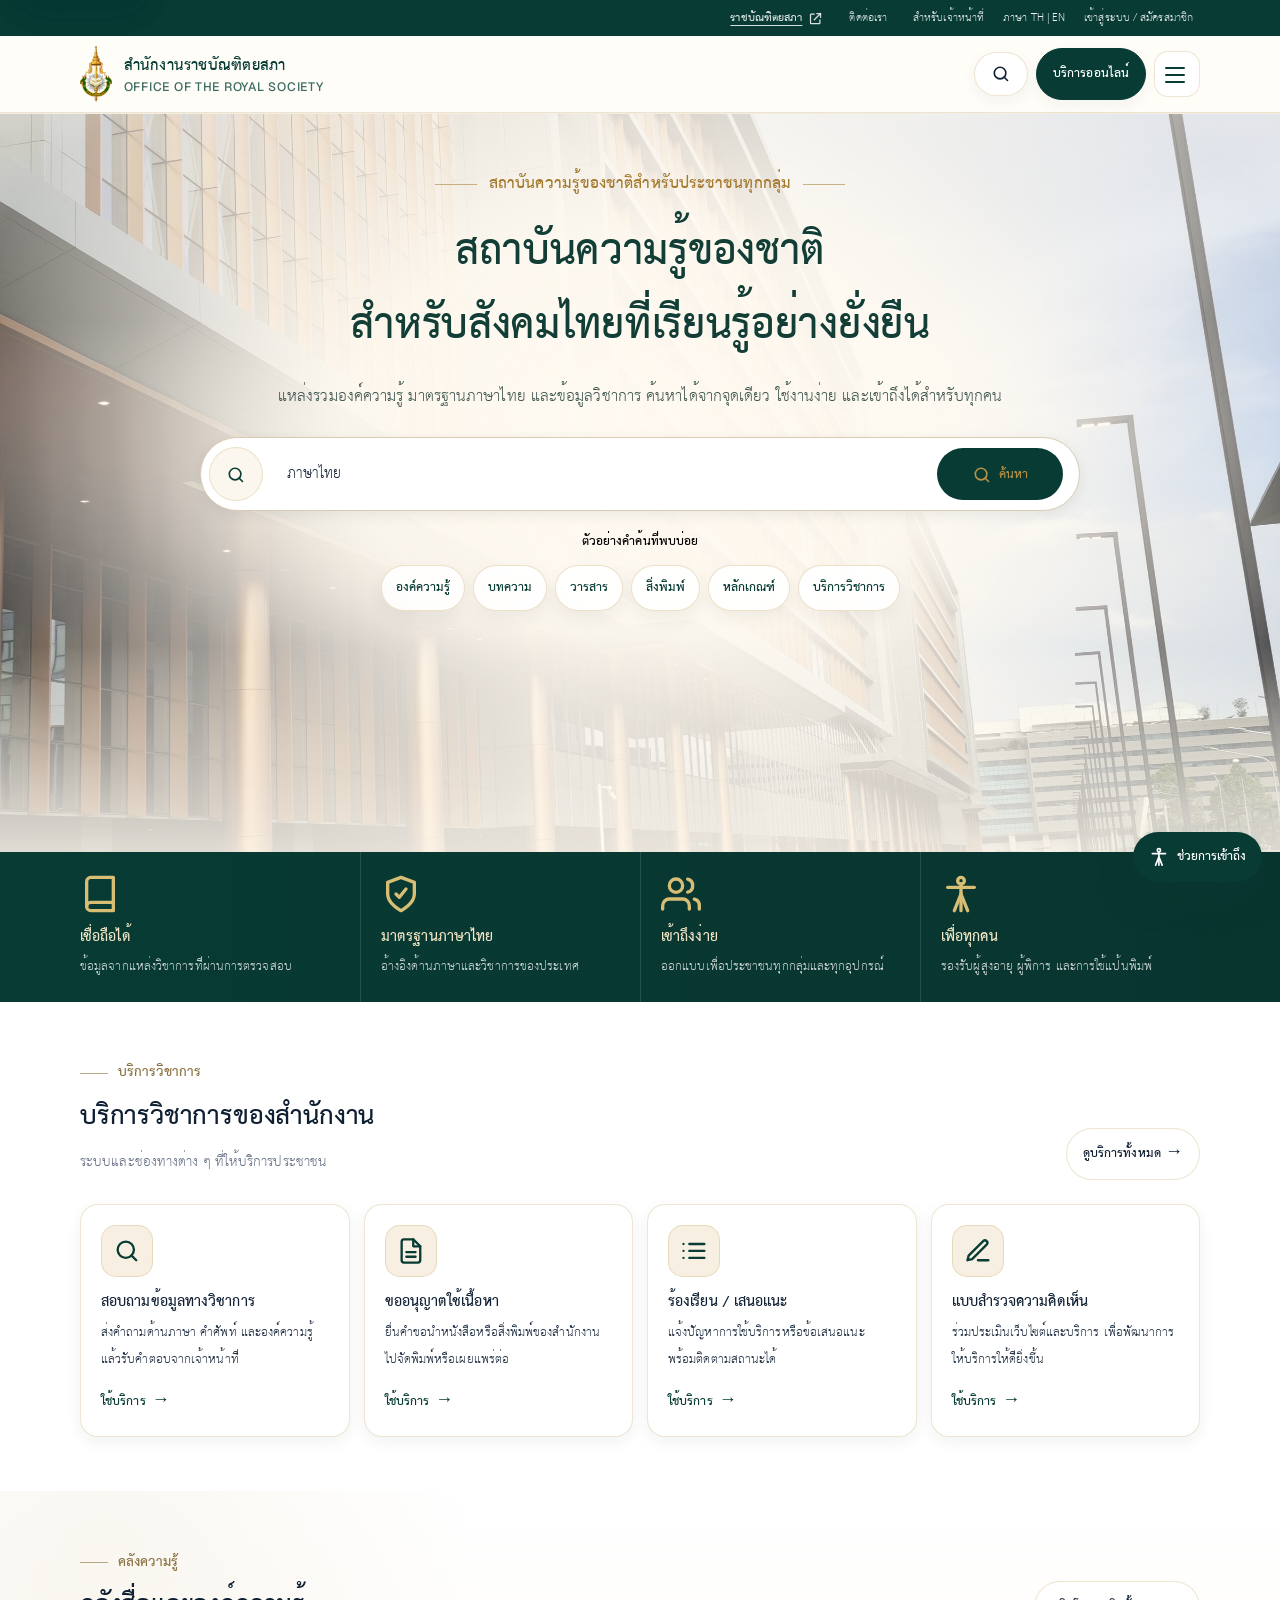
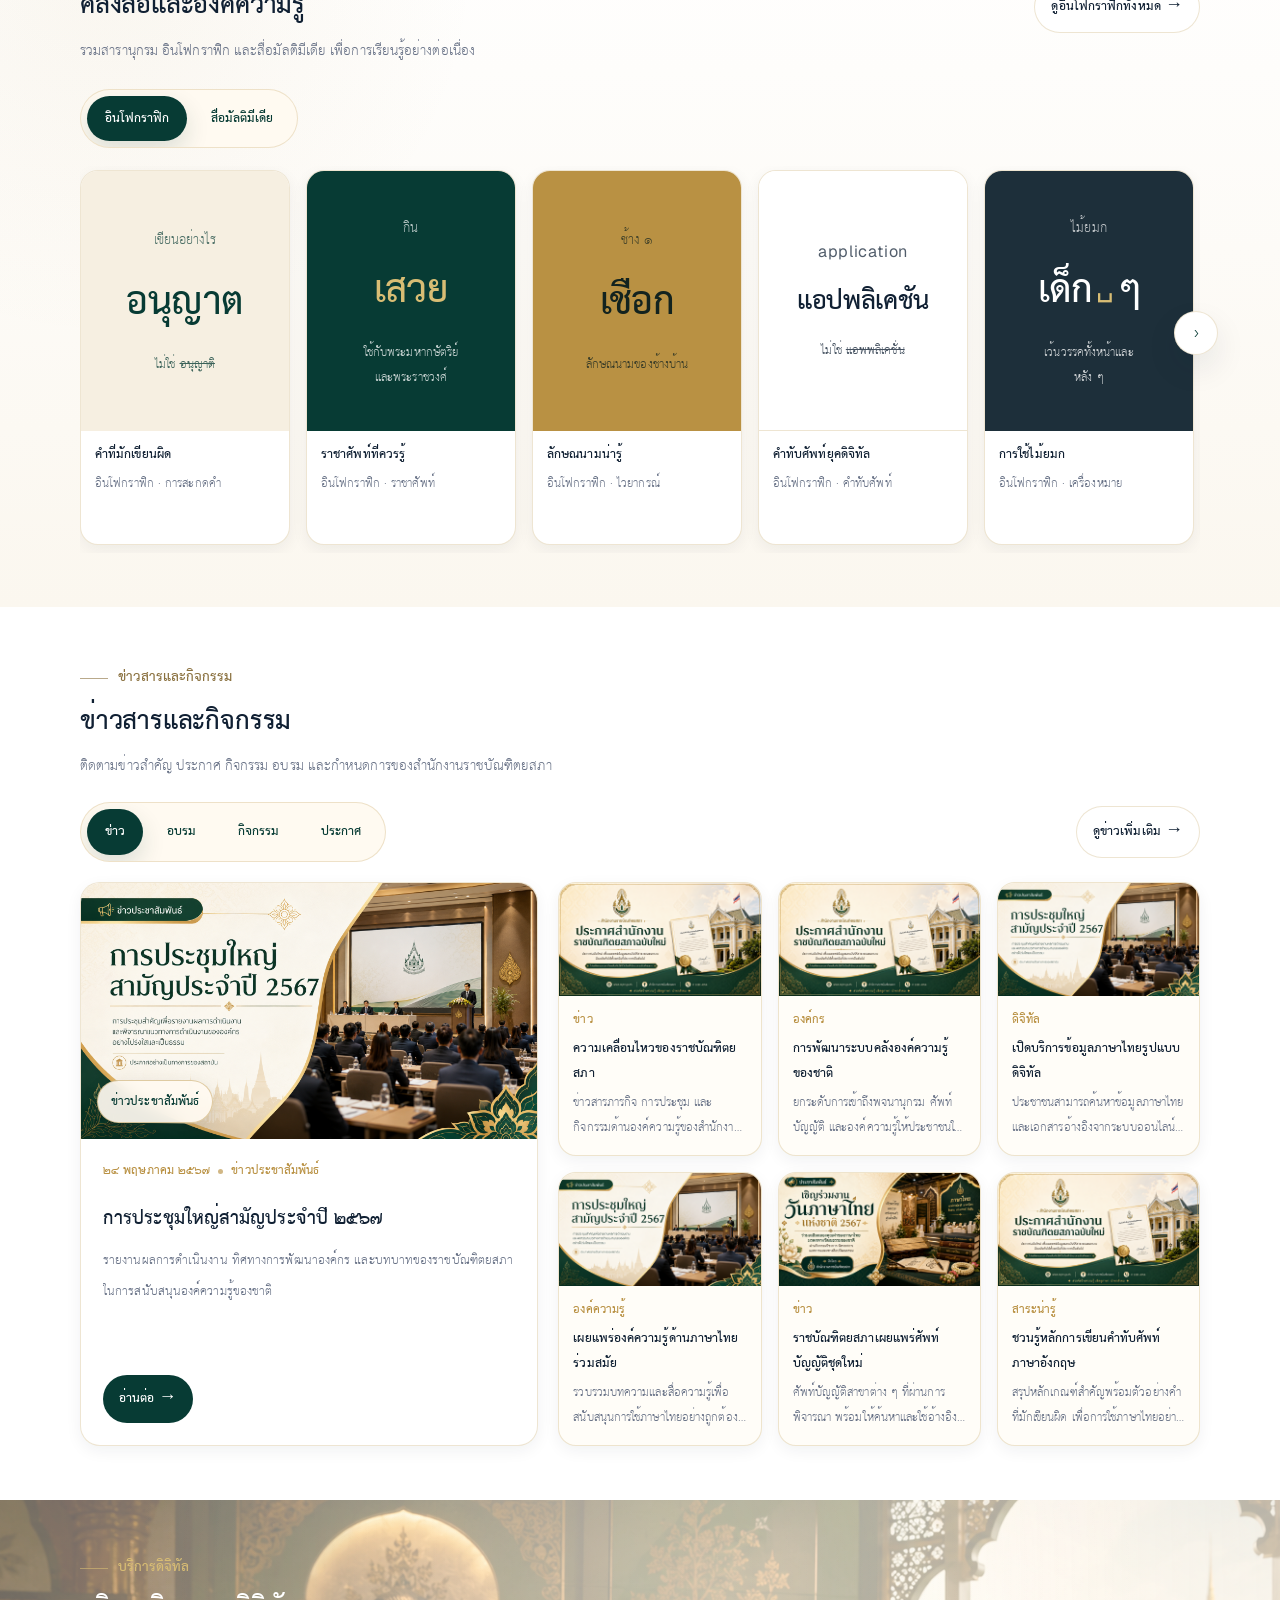
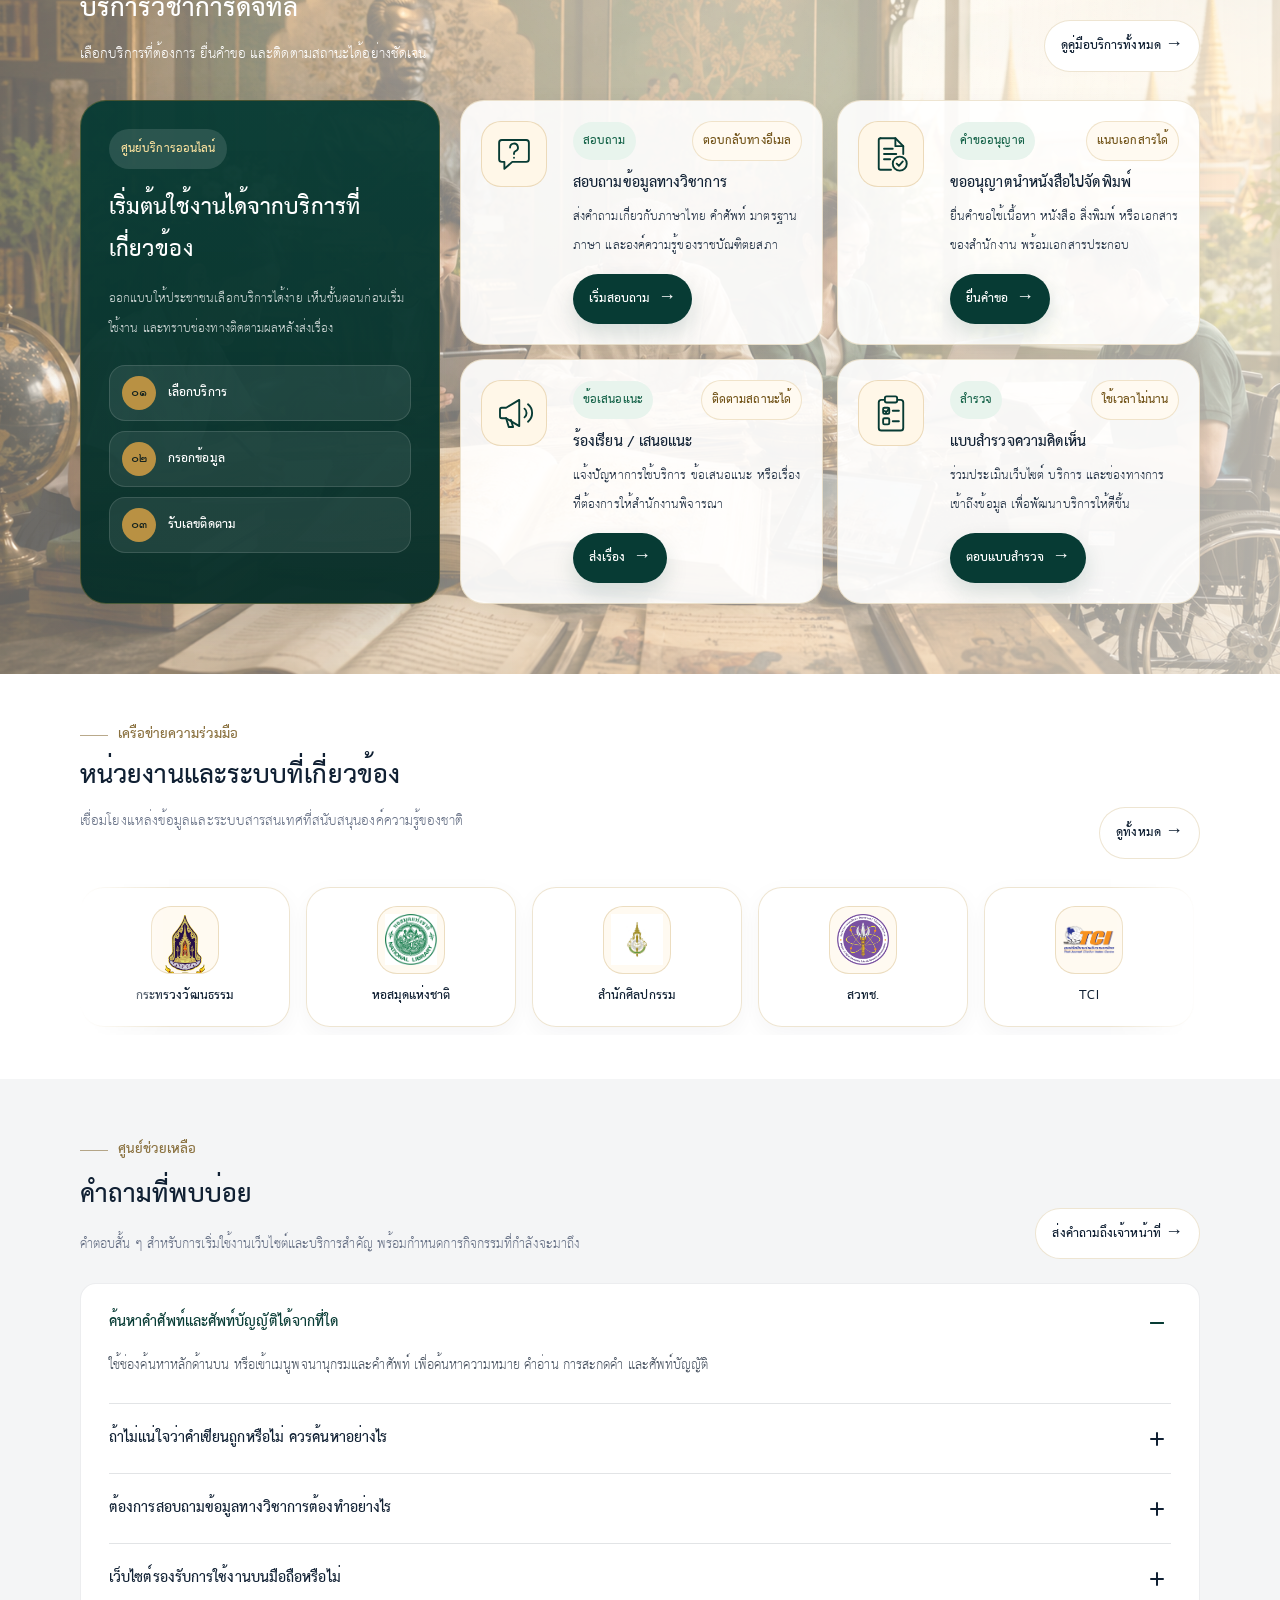
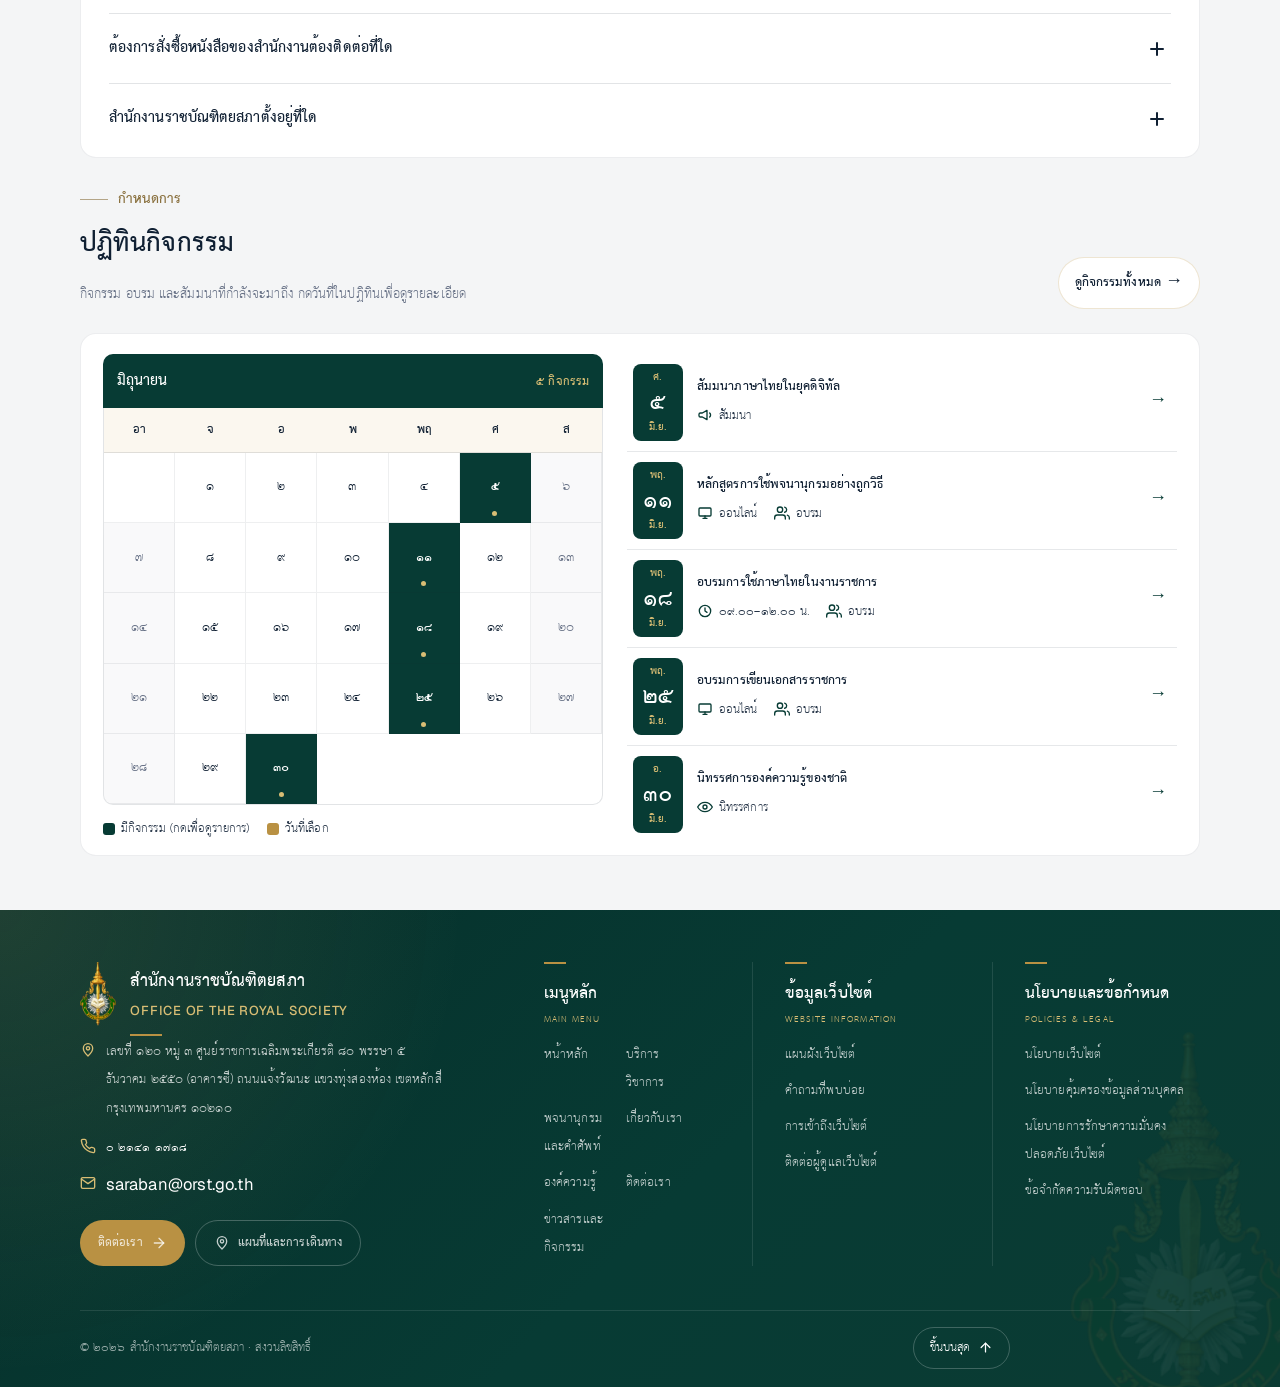
==== commit 628982d6: "style: หัวข้อเล็กภาษาไทยมีเส้นนำ, หัวข้อปฏิทินกิจกรรม และปรับ hero หลังเปลี่ยนฟอนต์ - หัวข้อเล็ก (se" ====
--- a/index.html
+++ b/index.html
@@ -95,7 +95,7 @@
 
           <div class="orst-results-hero">
             <div class="orst-results-heading">
-              <span class="section-kicker" lang="en">Smart Search</span>
+              <span class="section-kicker" data-en="Smart Search">ผลการค้นหา</span>
 
               <h2 id="search-results-title">ผลการค้นหาองค์ความรู้เบื้องต้น</h2>
 
@@ -248,7 +248,7 @@
       <div class="container">
         <div class="section-head">
           <div>
-            <span class="section-kicker" lang="en">ACADEMIC SERVICES</span>
+            <span class="section-kicker" data-en="ACADEMIC SERVICES">บริการวิชาการ</span>
             <h2 id="svc1-title">บริการวิชาการของสำนักงาน</h2>
             <p>ระบบและช่องทางต่าง ๆ ที่ให้บริการประชาชน</p>
           </div>
@@ -294,7 +294,7 @@
 
         <div class="section-head knowledge-hub-head">
           <div>
-            <span class="section-kicker" lang="en">KNOWLEDGE HUB</span>
+            <span class="section-kicker" data-en="KNOWLEDGE HUB">คลังความรู้</span>
             <h2>คลังสื่อและองค์ความรู้</h2>
             <p>รวมสารานุกรม อินโฟกราฟิก และสื่อมัลติมีเดีย เพื่อการเรียนรู้อย่างต่อเนื่อง</p>
           </div>
@@ -642,7 +642,7 @@
 
     <div class="section-head news-events-head">
       <div>
-        <span class="section-kicker" lang="en">NEWS & EVENTS</span>
+        <span class="section-kicker" data-en="NEWS &amp; EVENTS">ข่าวสารและกิจกรรม</span>
         <h2>ข่าวสารและกิจกรรม</h2>
         <p>ติดตามข่าวสำคัญ ประกาศ กิจกรรม อบรม และกำหนดการของสำนักงานราชบัณฑิตยสภา</p>
       </div>
@@ -1097,7 +1097,7 @@
       <div class="container">
         <div class="service-directory-head">
           <div>
-            <span class="section-kicker" lang="en">Digital Service Hub</span>
+            <span class="section-kicker" data-en="Digital Service Hub">บริการดิจิทัล</span>
             <h2 style="
     color: #FFF;
 ">บริการวิชาการดิจิทัล</h2>
@@ -1255,7 +1255,7 @@
       <div class="container">
         <div class="network-head network-head-compact">
           <div>
-            <span class="section-kicker" lang="en">Connected Network</span>
+            <span class="section-kicker" data-en="Connected Network">เครือข่ายความร่วมมือ</span>
             <h2>หน่วยงานและระบบที่เกี่ยวข้อง</h2>
             <p>เชื่อมโยงแหล่งข้อมูลและระบบสารสนเทศที่สนับสนุนองค์ความรู้ของชาติ</p>
           </div>
@@ -1375,7 +1375,7 @@
     <div class="qa-layout reveal">
       <div class="qa-intro">
         <div>
-          <span class="section-kicker" lang="en">FAQ &amp; EVENTS</span>
+          <span class="section-kicker" data-en="FAQ">ศูนย์ช่วยเหลือ</span>
           <h2>คำถามที่พบบ่อย</h2>
           <p>คำตอบสั้น ๆ สำหรับการเริ่มใช้งานเว็บไซต์และบริการสำคัญ พร้อมกำหนดการกิจกรรมที่กำลังจะมาถึง</p>
         </div>
@@ -1432,7 +1432,16 @@
         </details>
       </div>
 
-      <aside class="events-calendar-card cal" aria-labelledby="cal-title">
+      <div class="qa-cal-intro">
+        <div>
+          <span class="section-kicker" data-en="EVENTS CALENDAR">กำหนดการ</span>
+          <h2 id="cal-section-title">ปฏิทินกิจกรรม</h2>
+          <p>กิจกรรม อบรม และสัมมนาที่กำลังจะมาถึง กดวันที่ในปฏิทินเพื่อดูรายละเอียด</p>
+        </div>
+        <a class="view-all" href="news.html">ดูกิจกรรมทั้งหมด →</a>
+      </div>
+
+      <aside class="events-calendar-card cal" aria-labelledby="cal-section-title">
         <div class="cal-head">
           <h3 id="cal-title">กำหนดการกิจกรรม</h3>
           <a href="news.html">ดูทั้งหมด <svg class="icon" aria-hidden="true"><use href="#i-arrow"></use></svg></a>
@@ -1690,7 +1699,7 @@
         </span>
 
         <div>
-          <span class="section-kicker" lang="en">Online Service</span>
+          <span class="section-kicker" data-en="Online Service">บริการออนไลน์</span>
           <h2 id="service-modal-title">ติดต่อหรือขอรับบริการออนไลน์</h2>
           <p>เลือกประเภทเรื่อง กรอกข้อมูลติดต่อ แล้วเจ้าหน้าที่จะติดต่อกลับตามช่องทางที่ระบุ</p>
         </div>
--- a/assets/css/pages/home.css
+++ b/assets/css/pages/home.css
@@ -12229,3 +12229,69 @@
 @media (max-width: 480px) {
   #hero-title.orst-hero-title { font-size: clamp(1.9rem, 9.5vw, 2.6rem); }
 }
+
+/* หัวข้อ "ปฏิทินกิจกรรม" แยกเหนือการ์ดปฏิทิน (ลูกค้า: ปฏิทินกิจกรรมควรมีหัวข้อด้วย)
+   จอกว้าง: หัวข้อคำถาม | หัวข้อปฏิทิน อยู่แถวเดียวกัน แล้วการ์ดเรียงใต้แต่ละหัวข้อ
+   จอแคบ: หัวข้อคำถาม > คำถาม > หัวข้อปฏิทิน > ปฏิทิน
+   หัวในการ์ด (กำหนดการกิจกรรม / ดูทั้งหมด) ซ้ำกับหัวข้อใหม่ จึงซ่อน */
+.qa-cal-intro {
+  grid-area: calintro;
+  display: flex;
+  align-items: flex-end;
+  justify-content: space-between;
+  gap: 24px;
+}
+.qa-cal-intro .section-kicker { color: var(--gold); }
+.qa-cal-intro h2 { margin: 4px 0 10px; color: var(--ink); font-size: var(--fs-h2); }
+.qa-cal-intro p { margin: 0; color: var(--muted); font-size: 1.05rem; line-height: 1.6; }
+.qa-cal-intro .view-all { flex: none; }
+.qa-layout .events-calendar-card.cal .cal-head { display: none; }
+.qa-layout .events-calendar-card.cal .cal-month { margin-top: 0; }
+.qa-layout .cal-agenda { margin-top: 0; }
+
+.qa-layout {
+  grid-template-areas:
+    "intro"
+    "list"
+    "calintro"
+    "cal";
+}
+@media (min-width: 1366px) {
+  .qa-layout {
+    grid-template-areas:
+      "intro calintro"
+      "list  cal";
+    grid-template-rows: auto auto;
+  }
+}
+@media (max-width: 760px) {
+  .qa-cal-intro { flex-direction: column; align-items: flex-start; gap: 12px; }
+}
+@media (min-width: 700px) {
+  .qa-layout > .events-calendar-card.cal {
+    grid-template-areas:
+      "month  agenda"
+      "grid   agenda"
+      "legend agenda";
+    grid-template-rows: auto 1fr auto;
+  }
+}
+/* หัวข้อสองฝั่งเริ่มบรรทัดเดียวกัน (คำโปรยยาวไม่เท่ากัน) — ข้อความชิดบน ปุ่มชิดล่าง */
+.qa-intro > div,
+.qa-cal-intro > div { align-self: flex-start; }
+
+/* Hero หลังเปลี่ยนเป็น TH Sarabun New (ลูกค้า: ดูแปลก ux ไม่ดี)
+   - ฟอนต์นี้มีช่องว่างบน-ล่างในตัวมาก: ระยะบรรทัด 1.38 (ตั้งไว้ตอนใช้ Sarabun) ทำให้หัวข้อสองบรรทัดห่างเกิน -> 1.2
+   - คำอธิบาย: แบ่งบรรทัดให้ยาวพอ ๆ กัน (ไม่เหลือคำเดียวบรรทัดล่าง) ระยะบรรทัดแน่นขึ้น
+   - ช่องค้นหา: ตัวอักษร/placeholder ใหญ่ขึ้นให้สมดุลกับช่อง */
+#hero-title.orst-hero-title { line-height: 1.2; margin-bottom: 14px; }
+.orst-hero-wow .orst-hero-lead {
+  max-width: 44em;
+  line-height: 1.5;
+  text-wrap: balance;
+}
+.orst-hero-wow .orst-smart-search input,
+.orst-hero-wow .orst-smart-search input::placeholder { font-size: 1.15rem; }
+
+/* หัวข้อเล็กบนพื้นภาพมืด (ส่วนบริการดิจิทัล) — ใช้ทองอ่อนแทนทองหม่น ให้อ่านออกบนพื้นเข้ม */
+#service-hub .section-kicker:not([lang="en"]) { color: var(--gold-2); }
--- a/assets/css/components.css
+++ b/assets/css/components.css
@@ -1454,3 +1454,30 @@
 .orst-footer-head span { font-size: 1.3rem; }
 .section-kicker:not([lang="en"]),
 .eyebrow:not([lang="en"]) { font-size: 1.1rem; }
+
+/* หัวข้อเล็กเหนือหัวข้อ section (section-kicker / block-eyebrow) — ภาษาไทย มีเส้นสั้นนำหน้า
+   (ลูกค้า: ใช้ภาษาไทยก่อนจนกว่าจะมีระบบเปลี่ยนภาษา — ข้อความอังกฤษเก็บไว้ที่ data-en)
+   ใช้ทุกหน้า สีทองหม่นผสมสีตัวอักษร ให้อ่านง่ายบนพื้นขาว/ครีม */
+.section-kicker:not([lang="en"]),
+.block-eyebrow:not([lang="en"]) {
+  display: inline-flex;
+  align-items: center;
+  gap: 10px;
+  color: color-mix(in srgb, var(--gold) 72%, var(--ink));
+  font-family: var(--font-th);
+  font-size: 1.1rem;
+  font-weight: 700;
+  letter-spacing: 0;
+  text-transform: none;
+}
+.section-kicker:not([lang="en"])::before,
+.block-eyebrow:not([lang="en"])::before {
+  content: "";
+  flex: none;
+  width: 28px;
+  height: 1px;
+  background: currentColor;
+  opacity: .6;
+}
+body.high-contrast .section-kicker,
+body.high-contrast .block-eyebrow { color: var(--ink); }
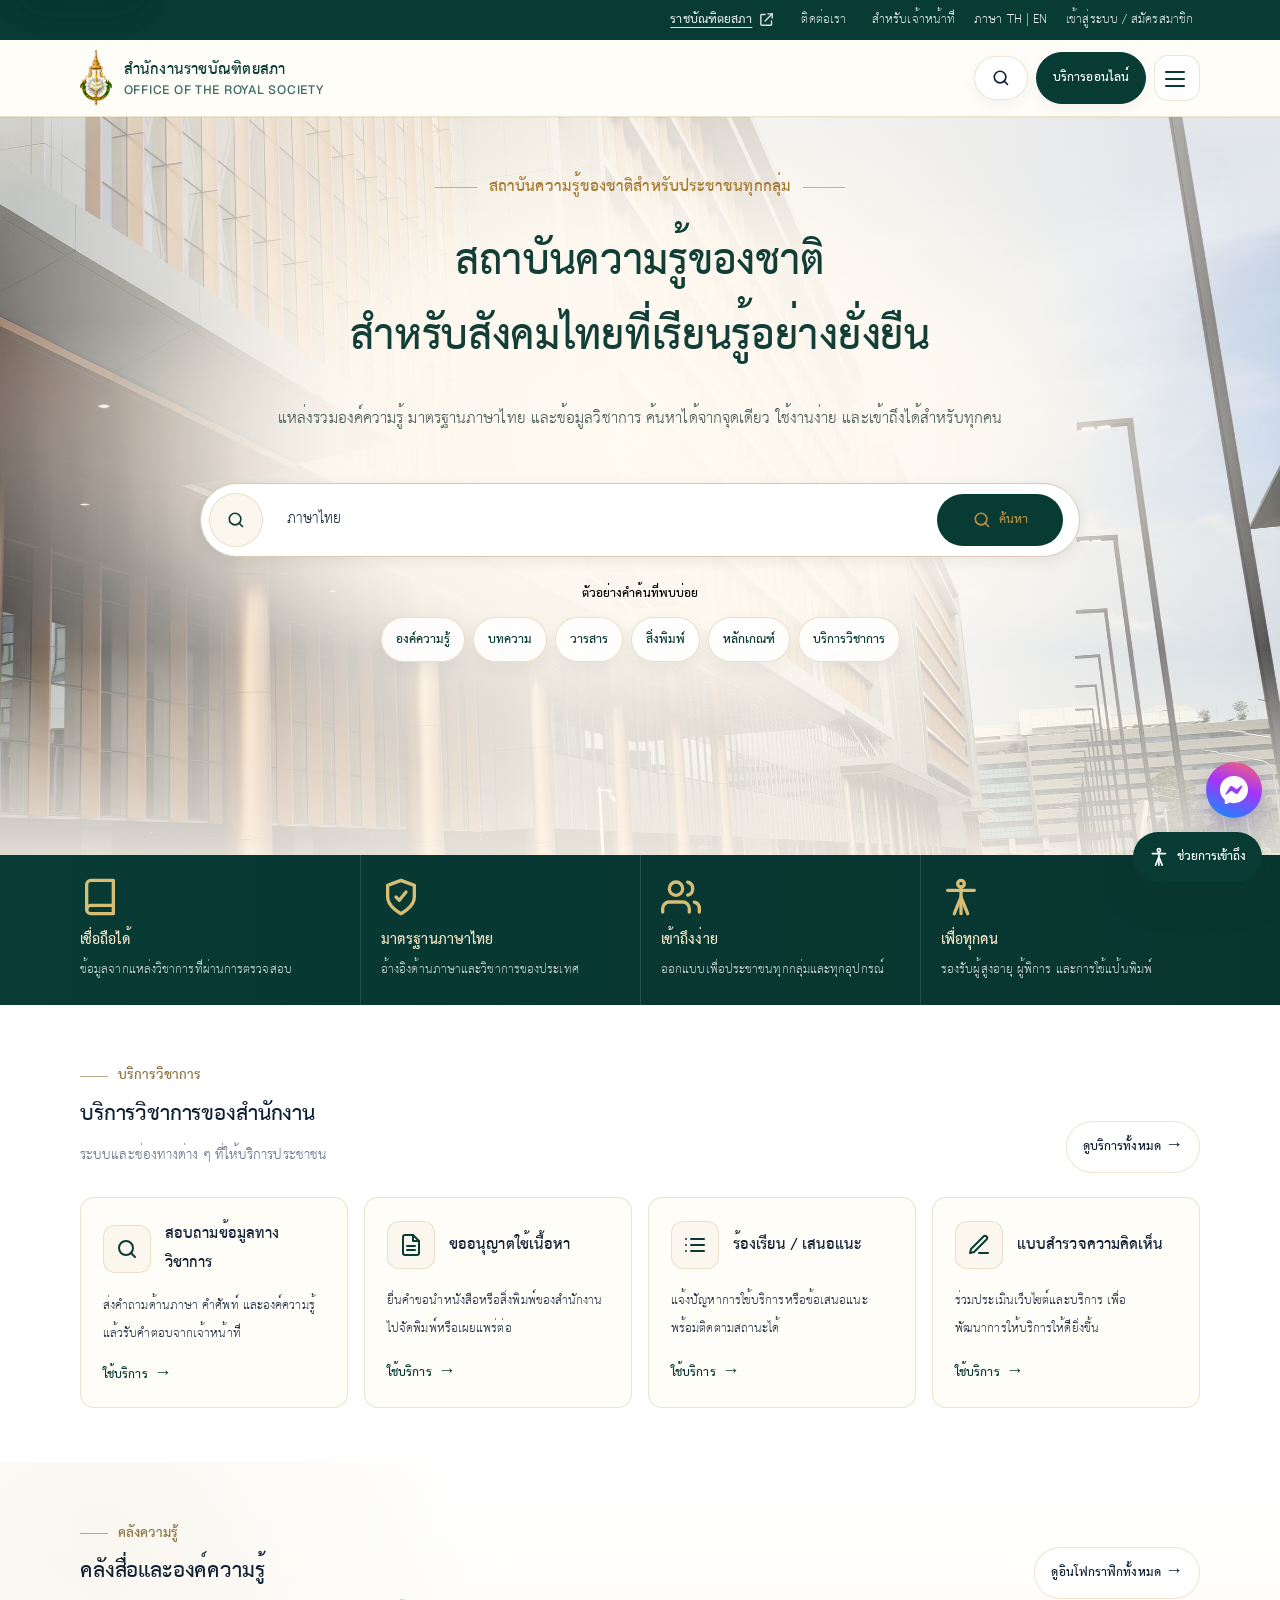
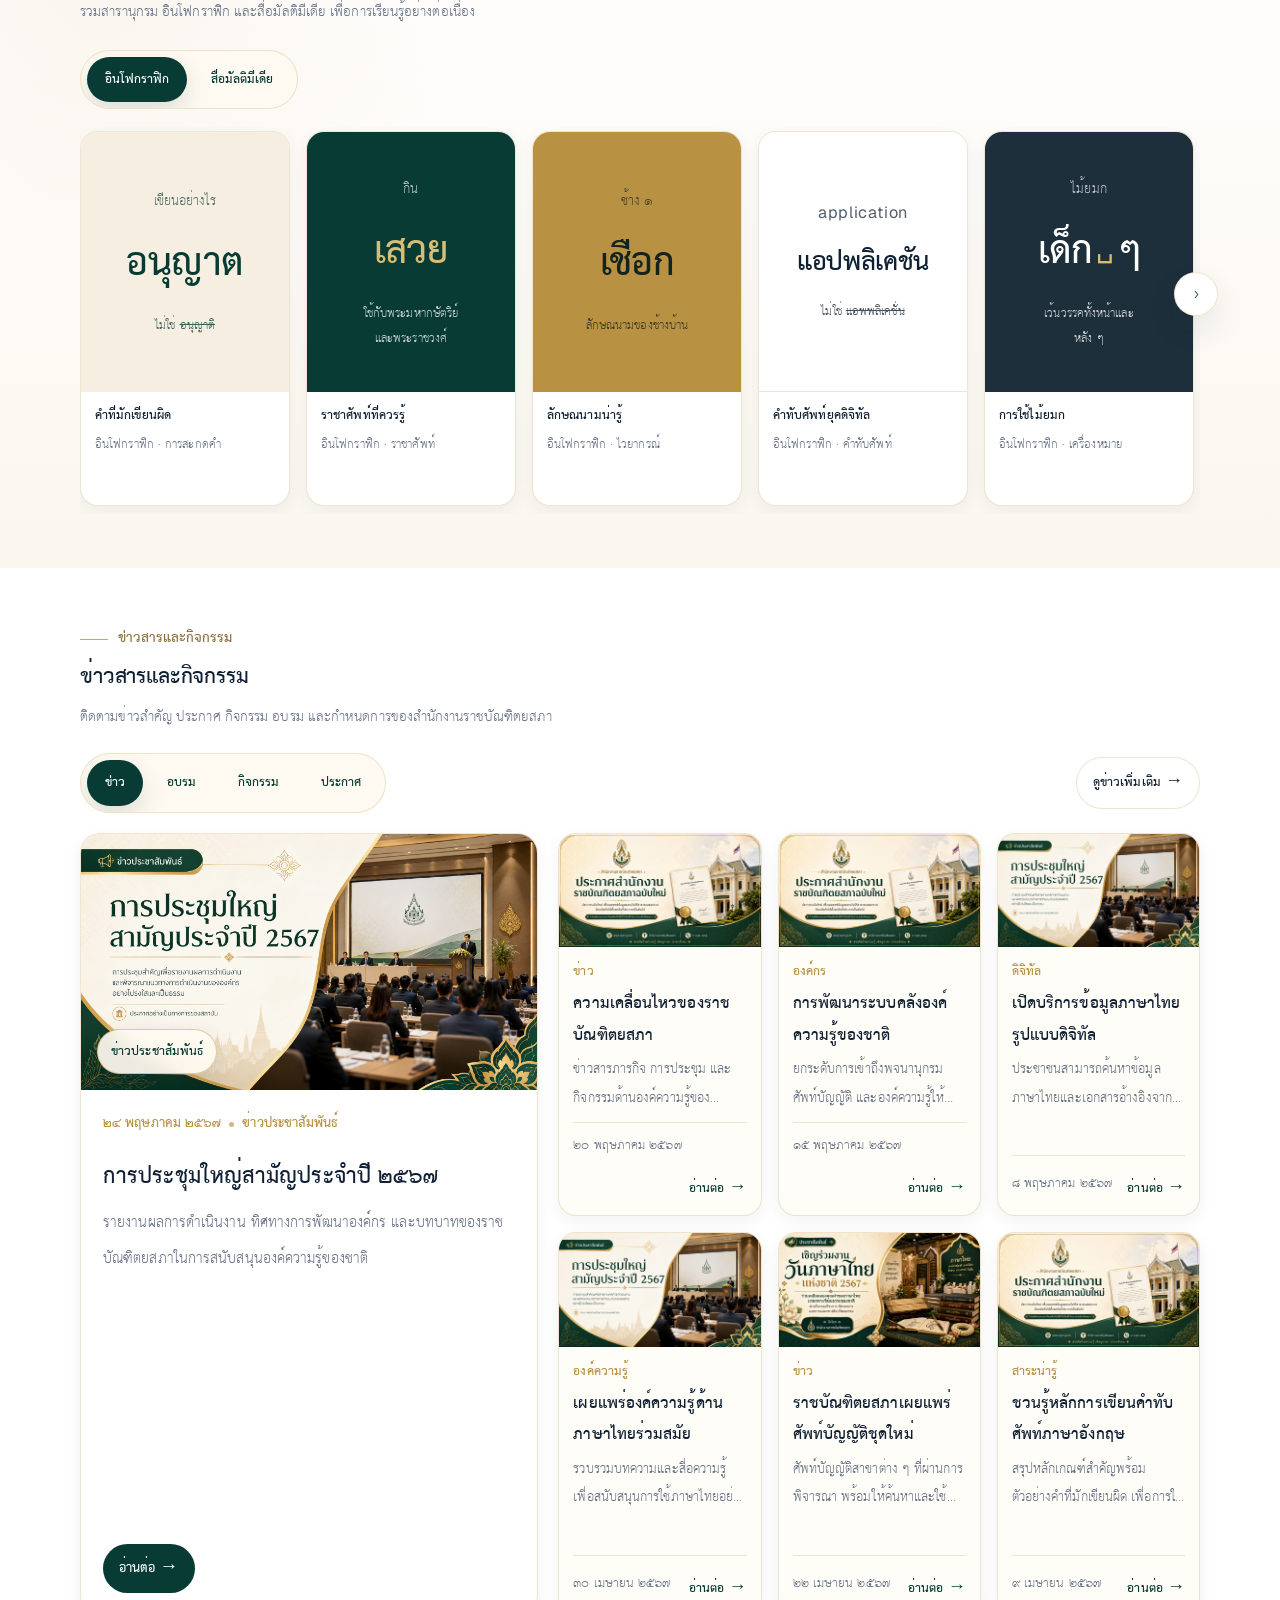
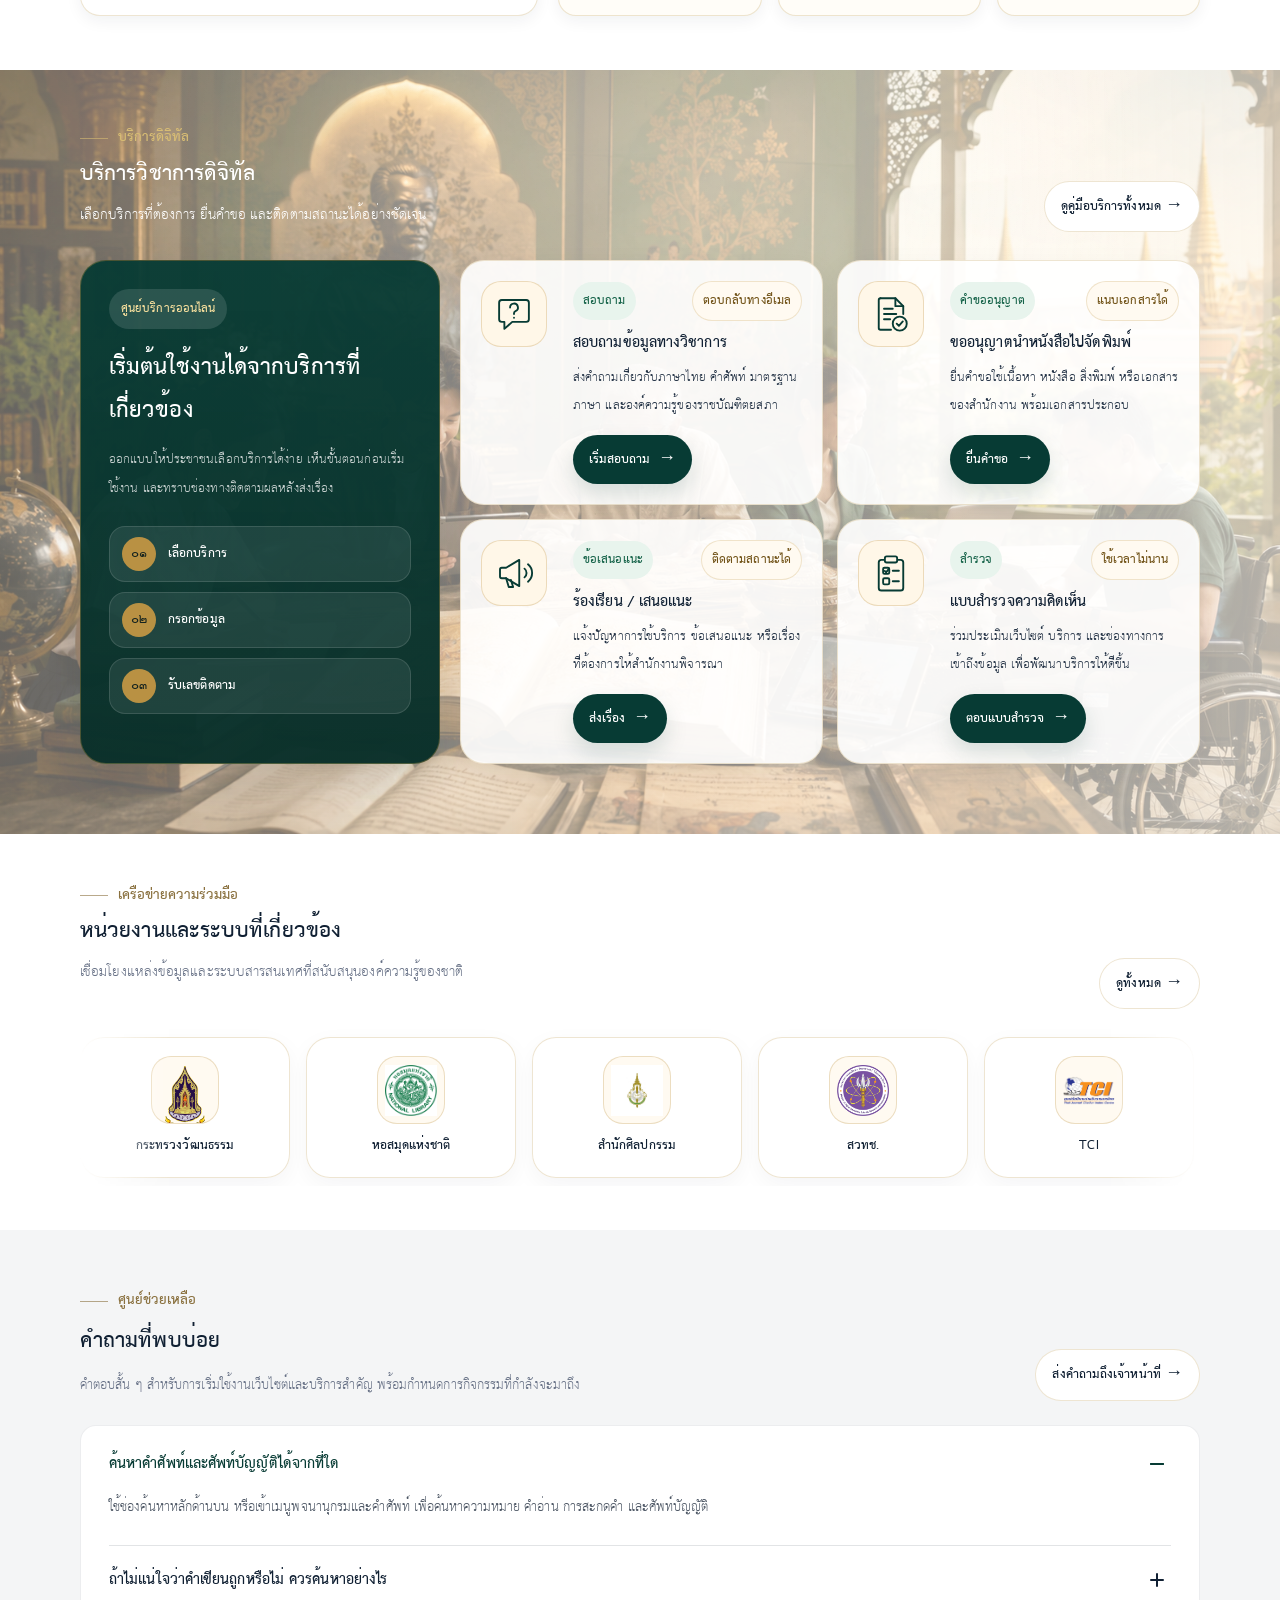
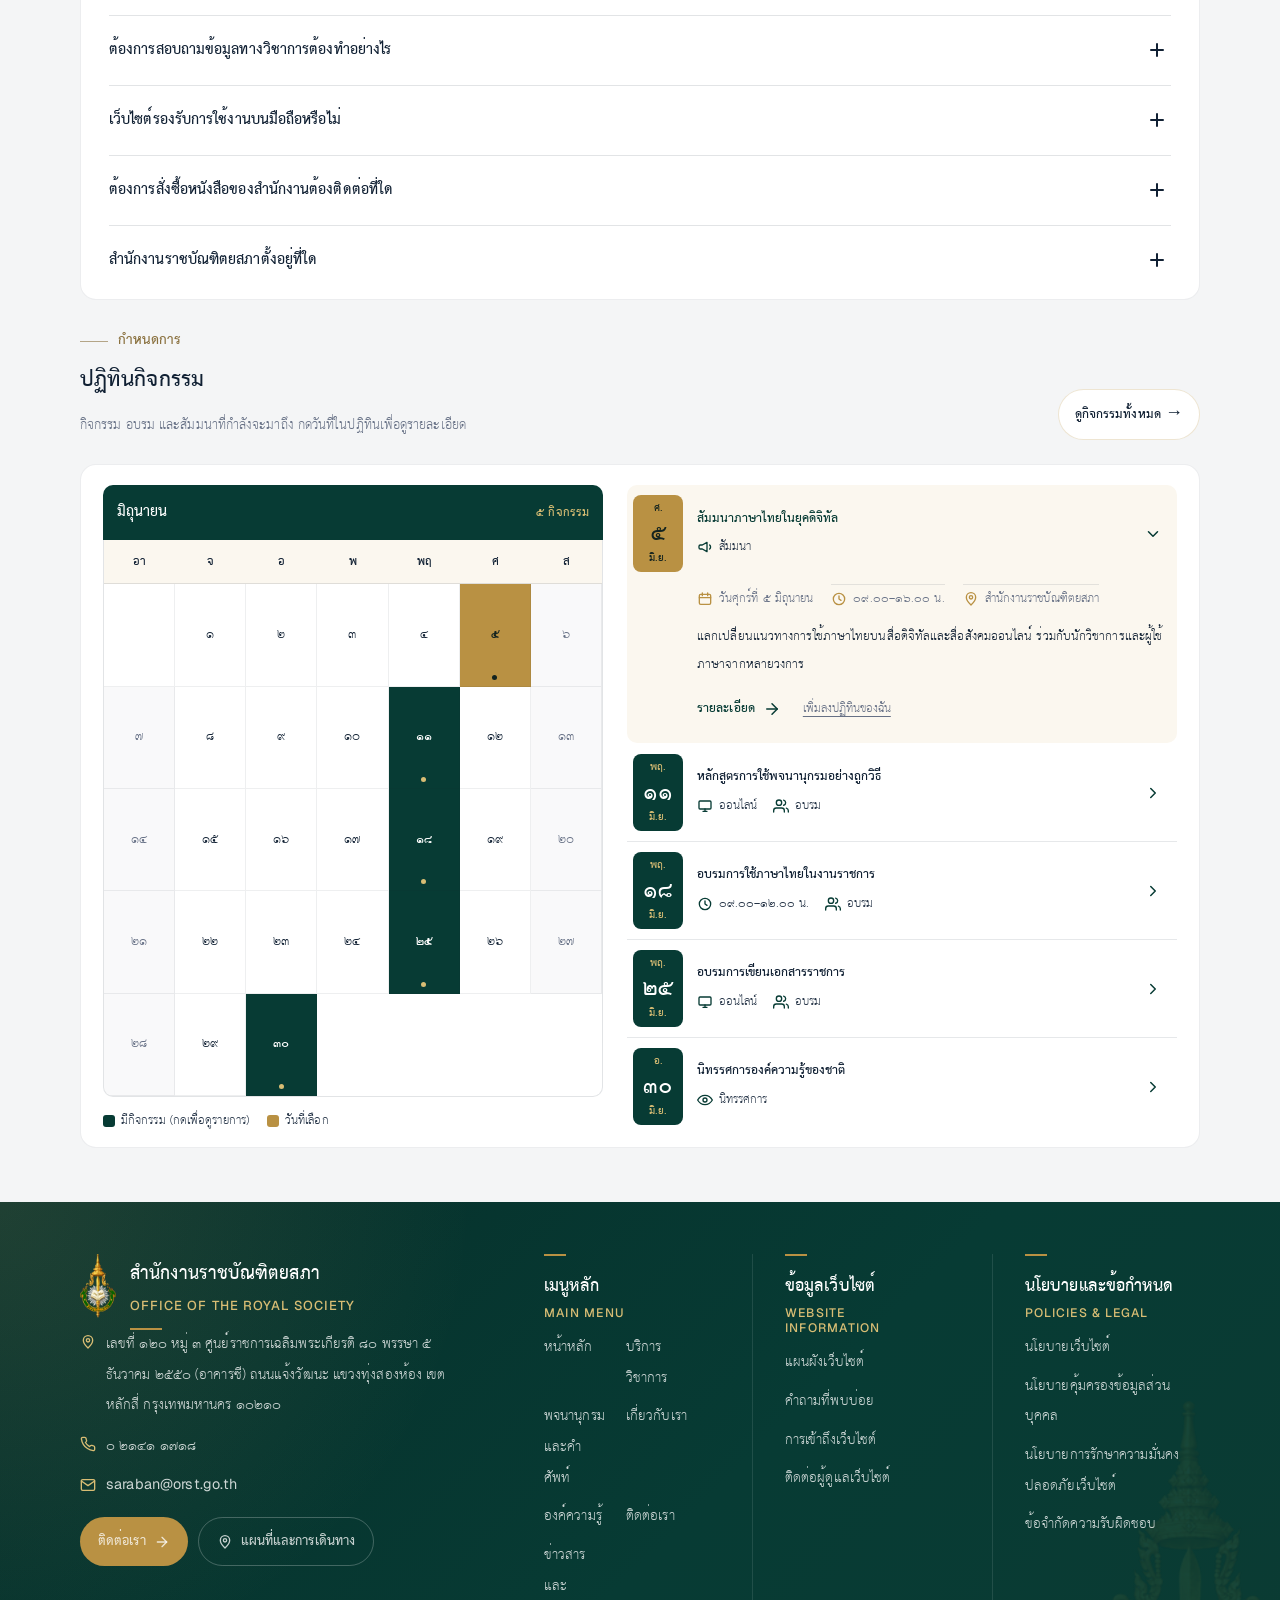
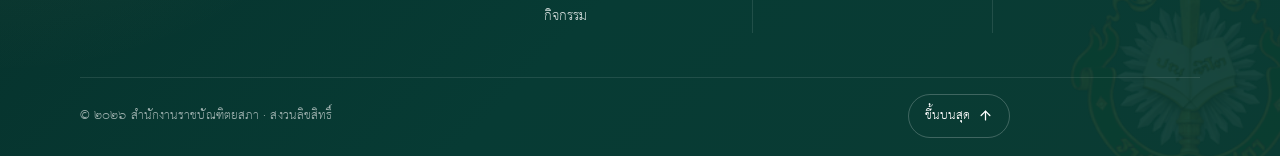
==== commit 9c2d879c: "feat: เมนูใหญ่/หนาขึ้น, การ์ดข่าวมีวันที่+อ่านต่อ, ปุ่มแชท Messenger, ปฏิทินกิจกรรมมีรายละเอียด และก" ====
--- a/index.html
+++ b/index.html
@@ -714,7 +714,7 @@
                       <span class="news-mini-type">ข่าว</span>
                       <h4>ความเคลื่อนไหวของราชบัณฑิตยสภา</h4>
                       <p>ข่าวสารภารกิจ การประชุม และกิจกรรมด้านองค์ความรู้ของสำนักงานราชบัณฑิตยสภา</p>
-                      <a href="#">อ่านต่อ →</a>
+                      <div class="news-mini-foot"><time class="news-mini-date" datetime="2024-05-20">20 พฤษภาคม 2567</time><a href="#">อ่านต่อ →</a></div>
                     </div>
                   </article>
 
@@ -726,7 +726,7 @@
                       <span class="news-mini-type">องค์กร</span>
                       <h4>การพัฒนาระบบคลังองค์ความรู้ของชาติ</h4>
                       <p>ยกระดับการเข้าถึงพจนานุกรม ศัพท์บัญญัติ และองค์ความรู้ให้ประชาชนใช้งานง่ายขึ้น</p>
-                      <a href="#">อ่านต่อ →</a>
+                      <div class="news-mini-foot"><time class="news-mini-date" datetime="2024-05-15">15 พฤษภาคม 2567</time><a href="#">อ่านต่อ →</a></div>
                     </div>
                   </article>
 
@@ -738,7 +738,7 @@
                       <span class="news-mini-type">ดิจิทัล</span>
                       <h4>เปิดบริการข้อมูลภาษาไทยรูปแบบดิจิทัล</h4>
                       <p>ประชาชนสามารถค้นหาข้อมูลภาษาไทยและเอกสารอ้างอิงจากระบบออนไลน์ได้สะดวกขึ้น</p>
-                      <a href="#">อ่านต่อ →</a>
+                      <div class="news-mini-foot"><time class="news-mini-date" datetime="2024-05-08">8 พฤษภาคม 2567</time><a href="#">อ่านต่อ →</a></div>
                     </div>
                   </article>
 
@@ -750,7 +750,7 @@
                       <span class="news-mini-type">องค์ความรู้</span>
                       <h4>เผยแพร่องค์ความรู้ด้านภาษาไทยร่วมสมัย</h4>
                       <p>รวบรวมบทความและสื่อความรู้เพื่อสนับสนุนการใช้ภาษาไทยอย่างถูกต้องในสังคมปัจจุบัน</p>
-                      <a href="#">อ่านต่อ →</a>
+                      <div class="news-mini-foot"><time class="news-mini-date" datetime="2024-04-30">30 เมษายน 2567</time><a href="#">อ่านต่อ →</a></div>
                     </div>
                   </article>
                   <article class="news-mosaic-card">
@@ -761,7 +761,7 @@
                       <span class="news-mini-type">ข่าว</span>
                       <h4>ราชบัณฑิตยสภาเผยแพร่ศัพท์บัญญัติชุดใหม่</h4>
                       <p>ศัพท์บัญญัติสาขาต่าง ๆ ที่ผ่านการพิจารณา พร้อมให้ค้นหาและใช้อ้างอิงผ่านระบบออนไลน์</p>
-                      <a href="#">อ่านต่อ →</a>
+                      <div class="news-mini-foot"><time class="news-mini-date" datetime="2024-04-22">22 เมษายน 2567</time><a href="#">อ่านต่อ →</a></div>
                     </div>
                   </article>
                   <article class="news-mosaic-card">
@@ -772,7 +772,7 @@
                       <span class="news-mini-type">สาระน่ารู้</span>
                       <h4>ชวนรู้หลักการเขียนคำทับศัพท์ภาษาอังกฤษ</h4>
                       <p>สรุปหลักเกณฑ์สำคัญพร้อมตัวอย่างคำที่มักเขียนผิด เพื่อการใช้ภาษาไทยอย่างถูกต้อง</p>
-                      <a href="#">อ่านต่อ →</a>
+                      <div class="news-mini-foot"><time class="news-mini-date" datetime="2024-04-09">9 เมษายน 2567</time><a href="#">อ่านต่อ →</a></div>
                     </div>
                   </article>
                 </div>
@@ -812,7 +812,7 @@
                       <span class="news-mini-type">ออนไลน์</span>
                       <h4>อบรมการเขียนเอกสารราชการให้ถูกต้อง</h4>
                       <p>เรียนรู้รูปแบบหนังสือราชการ การใช้ถ้อยคำ และการเรียบเรียงข้อความอย่างเป็นทางการ</p>
-                      <a href="#">อ่านต่อ →</a>
+                      <div class="news-mini-foot"><time class="news-mini-date" datetime="2024-06-12">12 มิถุนายน 2567</time><a href="#">อ่านต่อ →</a></div>
                     </div>
                   </article>
 
@@ -824,7 +824,7 @@
                       <span class="news-mini-type">สัมมนา</span>
                       <h4>ภาษาไทยในยุคดิจิทัล</h4>
                       <p>ประเด็นการใช้คำร่วมสมัย คำทับศัพท์ และศัพท์บัญญัติในสื่อดิจิทัลและเอกสารสาธารณะ</p>
-                      <a href="#">อ่านต่อ →</a>
+                      <div class="news-mini-foot"><time class="news-mini-date" datetime="2024-06-05">5 มิถุนายน 2567</time><a href="#">อ่านต่อ →</a></div>
                     </div>
                   </article>
 
@@ -836,7 +836,7 @@
                       <span class="news-mini-type">อบรม</span>
                       <h4>การค้นหาองค์ความรู้จากฐานข้อมูลราชบัณฑิตยสภา</h4>
                       <p>แนะนำการใช้พจนานุกรม ศัพท์บัญญัติ และวารสาร ผ่านระบบออนไลน์ของสำนักงาน</p>
-                      <a href="#">อ่านต่อ →</a>
+                      <div class="news-mini-foot"><time class="news-mini-date" datetime="2024-05-28">28 พฤษภาคม 2567</time><a href="#">อ่านต่อ →</a></div>
                     </div>
                   </article>
 
@@ -848,7 +848,7 @@
                       <span class="news-mini-type">ภาษาไทย</span>
                       <h4>อบรมการใช้คำทับศัพท์และศัพท์บัญญัติ</h4>
                       <p>ทำความเข้าใจหลักการใช้คำทับศัพท์และศัพท์บัญญัติให้เหมาะสมกับบริบทการสื่อสาร</p>
-                      <a href="#">อ่านต่อ →</a>
+                      <div class="news-mini-foot"><time class="news-mini-date" datetime="2024-05-21">21 พฤษภาคม 2567</time><a href="#">อ่านต่อ →</a></div>
                     </div>
                   </article>
                   <article class="news-mosaic-card">
@@ -859,7 +859,7 @@
                       <span class="news-mini-type">อบรม</span>
                       <h4>อบรมการเขียนสรุปความและย่อความ</h4>
                       <p>ฝึกจับใจความสำคัญและเรียบเรียงข้อความให้กระชับ ชัดเจน เหมาะกับงานเอกสาร</p>
-                      <a href="#">อ่านต่อ →</a>
+                      <div class="news-mini-foot"><time class="news-mini-date" datetime="2024-05-14">14 พฤษภาคม 2567</time><a href="#">อ่านต่อ →</a></div>
                     </div>
                   </article>
                   <article class="news-mosaic-card">
@@ -870,7 +870,7 @@
                       <span class="news-mini-type">ออนไลน์</span>
                       <h4>หลักสูตรการใช้พจนานุกรมอย่างถูกวิธี</h4>
                       <p>แนะนำการอ่านคำ การดูความหมาย และการสืบค้นคำในพจนานุกรมออนไลน์</p>
-                      <a href="#">อ่านต่อ →</a>
+                      <div class="news-mini-foot"><time class="news-mini-date" datetime="2024-05-07">7 พฤษภาคม 2567</time><a href="#">อ่านต่อ →</a></div>
                     </div>
                   </article>
                 </div>
@@ -910,7 +910,7 @@
                       <span class="news-mini-type">กิจกรรม</span>
                       <h4>กิจกรรมส่งเสริมการเรียนรู้ภาษาไทย</h4>
                       <p>กิจกรรมเผยแพร่ความรู้ด้านภาษา วัฒนธรรม และการใช้ภาษาไทยในชีวิตประจำวัน</p>
-                      <a href="#">อ่านต่อ →</a>
+                      <div class="news-mini-foot"><time class="news-mini-date" datetime="2024-07-22">22 กรกฎาคม 2567</time><a href="#">อ่านต่อ →</a></div>
                     </div>
                   </article>
 
@@ -922,7 +922,7 @@
                       <span class="news-mini-type">นิทรรศการ</span>
                       <h4>นิทรรศการองค์ความรู้ของชาติ</h4>
                       <p>นำเสนอองค์ความรู้ หนังสือ สิ่งพิมพ์ และสื่อดิจิทัลที่ประชาชนสามารถเข้าถึงได้</p>
-                      <a href="#">อ่านต่อ →</a>
+                      <div class="news-mini-foot"><time class="news-mini-date" datetime="2024-07-15">15 กรกฎาคม 2567</time><a href="#">อ่านต่อ →</a></div>
                     </div>
                   </article>
 
@@ -934,7 +934,7 @@
                       <span class="news-mini-type">เสวนา</span>
                       <h4>เสวนาภาษาไทยร่วมสมัย</h4>
                       <p>แลกเปลี่ยนมุมมองเกี่ยวกับการใช้ภาษาไทยในสังคมสมัยใหม่และสื่อดิจิทัล</p>
-                      <a href="#">อ่านต่อ →</a>
+                      <div class="news-mini-foot"><time class="news-mini-date" datetime="2024-07-08">8 กรกฎาคม 2567</time><a href="#">อ่านต่อ →</a></div>
                     </div>
                   </article>
 
@@ -946,7 +946,7 @@
                       <span class="news-mini-type">เยาวชน</span>
                       <h4>กิจกรรมภาษาไทยสำหรับเยาวชน</h4>
                       <p>ส่งเสริมการเรียนรู้ภาษาไทยผ่านกิจกรรมสร้างสรรค์สำหรับนักเรียนและเยาวชน</p>
-                      <a href="#">อ่านต่อ →</a>
+                      <div class="news-mini-foot"><time class="news-mini-date" datetime="2024-07-01">1 กรกฎาคม 2567</time><a href="#">อ่านต่อ →</a></div>
                     </div>
                   </article>
                   <article class="news-mosaic-card">
@@ -957,7 +957,7 @@
                       <span class="news-mini-type">กิจกรรม</span>
                       <h4>กิจกรรมประกวดเรียงความภาษาไทย</h4>
                       <p>เปิดเวทีให้นักเรียนและประชาชนร่วมแสดงฝีมือการใช้ภาษาไทยอย่างสร้างสรรค์</p>
-                      <a href="#">อ่านต่อ →</a>
+                      <div class="news-mini-foot"><time class="news-mini-date" datetime="2024-06-24">24 มิถุนายน 2567</time><a href="#">อ่านต่อ →</a></div>
                     </div>
                   </article>
                   <article class="news-mosaic-card">
@@ -968,7 +968,7 @@
                       <span class="news-mini-type">เสวนา</span>
                       <h4>เสวนาวิชาการด้านวรรณคดีไทย</h4>
                       <p>แลกเปลี่ยนมุมมองว่าด้วยคุณค่าของวรรณคดีไทยกับการเรียนรู้ในปัจจุบัน</p>
-                      <a href="#">อ่านต่อ →</a>
+                      <div class="news-mini-foot"><time class="news-mini-date" datetime="2024-06-17">17 มิถุนายน 2567</time><a href="#">อ่านต่อ →</a></div>
                     </div>
                   </article>
                 </div>
@@ -1008,7 +1008,7 @@
                       <span class="news-mini-type">รับสมัคร</span>
                       <h4>ประกาศรับสมัครและเอกสารที่เกี่ยวข้อง</h4>
                       <p>รายละเอียดประกาศ เอกสารแนบ คุณสมบัติ และกำหนดการที่เกี่ยวข้องกับการรับสมัคร</p>
-                      <a href="#">อ่านต่อ →</a>
+                      <div class="news-mini-foot"><time class="news-mini-date" datetime="2024-05-10">10 พฤษภาคม 2567</time><a href="#">อ่านต่อ →</a></div>
                     </div>
                   </article>
 
@@ -1020,7 +1020,7 @@
                       <span class="news-mini-type">จัดซื้อจัดจ้าง</span>
                       <h4>ประกาศจัดซื้อจัดจ้าง</h4>
                       <p>เผยแพร่ประกาศ เอกสารประกอบ และรายละเอียดการดำเนินการตามระเบียบที่เกี่ยวข้อง</p>
-                      <a href="#">อ่านต่อ →</a>
+                      <div class="news-mini-foot"><time class="news-mini-date" datetime="2024-05-03">3 พฤษภาคม 2567</time><a href="#">อ่านต่อ →</a></div>
                     </div>
                   </article>
 
@@ -1032,7 +1032,7 @@
                       <span class="news-mini-type">ผลการพิจารณา</span>
                       <h4>ประกาศผลการพิจารณาและเอกสารเผยแพร่</h4>
                       <p>ข้อมูลผลการพิจารณา เอกสารแนบ และรายละเอียดสำหรับผู้เกี่ยวข้อง</p>
-                      <a href="#">อ่านต่อ →</a>
+                      <div class="news-mini-foot"><time class="news-mini-date" datetime="2024-04-26">26 เมษายน 2567</time><a href="#">อ่านต่อ →</a></div>
                     </div>
                   </article>
 
@@ -1044,7 +1044,7 @@
                       <span class="news-mini-type">ทั่วไป</span>
                       <h4>ประกาศทั่วไปของสำนักงานราชบัณฑิตยสภา</h4>
                       <p>ประกาศข่าวสารทั่วไป กำหนดการ และข้อมูลที่ประชาชนควรทราบ</p>
-                      <a href="#">อ่านต่อ →</a>
+                      <div class="news-mini-foot"><time class="news-mini-date" datetime="2024-04-19">19 เมษายน 2567</time><a href="#">อ่านต่อ →</a></div>
                     </div>
                   </article>
                   <article class="news-mosaic-card">
@@ -1055,7 +1055,7 @@
                       <span class="news-mini-type">ประกาศ</span>
                       <h4>ประกาศแนวทางการใช้ภาษาไทยในเอกสาร</h4>
                       <p>แนวทางสำหรับหน่วยงานในการใช้ถ้อยคำ การสะกดคำ และรูปแบบเอกสารที่ถูกต้อง</p>
-                      <a href="#">อ่านต่อ →</a>
+                      <div class="news-mini-foot"><time class="news-mini-date" datetime="2024-04-11">11 เมษายน 2567</time><a href="#">อ่านต่อ →</a></div>
                     </div>
                   </article>
                   <article class="news-mosaic-card">
@@ -1066,7 +1066,7 @@
                       <span class="news-mini-type">ทั่วไป</span>
                       <h4>แจ้งช่องทางติดต่อสำนักงานในช่วงวันหยุด</h4>
                       <p>ช่องทางการติดต่อและการให้บริการออนไลน์ระหว่างวันหยุดทำการของสำนักงาน</p>
-                      <a href="#">อ่านต่อ →</a>
+                      <div class="news-mini-foot"><time class="news-mini-date" datetime="2024-04-02">2 เมษายน 2567</time><a href="#">อ่านต่อ →</a></div>
                     </div>
                   </article>
                 </div>
@@ -1494,57 +1494,123 @@
         <p class="cal-legend"><span><i class="is-event" aria-hidden="true"></i>มีกิจกรรม (กดเพื่อดูรายการ)</span><span><i class="is-selected" aria-hidden="true"></i>วันที่เลือก</span></p>
 
         <div class="cal-agenda">
-          <!-- ข้อมูลตัวอย่าง: ชื่อกิจกรรมนำมาจากส่วนข่าว วันที่/เวลาเป็นค่าสมมติ ต้องแทนด้วยกำหนดการจริงก่อนขึ้นเว็บ -->
+          <!-- ข้อมูลตัวอย่าง: ชื่อกิจกรรมนำมาจากส่วนข่าว วันที่/เวลา/สถานที่/คำอธิบายเป็นค่าสมมติ
+               ต้องแทนด้วยกำหนดการจริงก่อนขึ้นเว็บ (data-start/data-end ใช้สร้างไฟล์ .ics ปุ่ม "เพิ่มลงปฏิทินของฉัน") -->
           <ol>
             <li>
-              <a href="#" class="cal-event" id="ev-5">
+              <button type="button" class="cal-event" id="ev-5" aria-expanded="false" aria-controls="ev-5-detail">
                 <span class="cal-event-date"><small>ศ.</small><b>5</b><small>มิ.ย.</small></span>
                 <span class="cal-event-body">
                   <strong>สัมมนาภาษาไทยในยุคดิจิทัล</strong>
                   <span class="cal-event-meta"><span><svg class="icon" aria-hidden="true"><use href="#i-megaphone"></use></svg>สัมมนา</span></span>
                 </span>
-                <span class="cal-event-go" aria-hidden="true">→</span>
-              </a>
+                <span class="cal-event-go" aria-hidden="true"><svg class="icon" aria-hidden="true"><use href="#i-chevron"></use></svg></span>
+              </button>
+              <div class="cal-event-detail" id="ev-5-detail" hidden
+                data-title="สัมมนาภาษาไทยในยุคดิจิทัล" data-start="2026-06-05T09:00" data-end="2026-06-05T16:00" data-location="สำนักงานราชบัณฑิตยสภา">
+                <ul class="cal-detail-meta">
+                  <li><svg viewBox="0 0 24 24" aria-hidden="true"><rect x="3.5" y="5" width="17" height="15" rx="2"></rect><path d="M3.5 10h17M8 3v4M16 3v4"></path></svg>วันศุกร์ที่ 5 มิถุนายน</li>
+                  <li><svg viewBox="0 0 24 24" aria-hidden="true"><circle cx="12" cy="12" r="8.5"></circle><path d="M12 7.5V12l3 2"></path></svg>09.00–16.00 น.</li>
+                  <li><svg viewBox="0 0 24 24" aria-hidden="true"><path d="M12 21s-7-6.2-7-11.5a7 7 0 0 1 14 0C19 14.8 12 21 12 21z"></path><circle cx="12" cy="9.5" r="2.5"></circle></svg>สำนักงานราชบัณฑิตยสภา</li>
+                </ul>
+                <p>แลกเปลี่ยนแนวทางการใช้ภาษาไทยบนสื่อดิจิทัลและสื่อสังคมออนไลน์ ร่วมกับนักวิชาการและผู้ใช้ภาษาจากหลายวงการ</p>
+                <div class="cal-detail-actions">
+                  <a class="cal-detail-more" href="news.html">รายละเอียด <svg class="icon" aria-hidden="true"><use href="#i-arrow"></use></svg></a>
+                  <button type="button" class="cal-detail-ics" data-cal-ics>เพิ่มลงปฏิทินของฉัน</button>
+                </div>
+              </div>
             </li>
             <li>
-              <a href="#" class="cal-event" id="ev-11">
+              <button type="button" class="cal-event" id="ev-11" aria-expanded="false" aria-controls="ev-11-detail">
                 <span class="cal-event-date"><small>พฤ.</small><b>11</b><small>มิ.ย.</small></span>
                 <span class="cal-event-body">
                   <strong>หลักสูตรการใช้พจนานุกรมอย่างถูกวิธี</strong>
                   <span class="cal-event-meta"><span><svg viewBox="0 0 24 24" aria-hidden="true"><rect x="3" y="4.5" width="18" height="12" rx="1.5"></rect><path d="M9 20h6M12 16.5V20"></path></svg>ออนไลน์</span><span><svg class="icon" aria-hidden="true"><use href="#i-people"></use></svg>อบรม</span></span>
                 </span>
-                <span class="cal-event-go" aria-hidden="true">→</span>
-              </a>
+                <span class="cal-event-go" aria-hidden="true"><svg class="icon" aria-hidden="true"><use href="#i-chevron"></use></svg></span>
+              </button>
+              <div class="cal-event-detail" id="ev-11-detail" hidden
+                data-title="หลักสูตรการใช้พจนานุกรมอย่างถูกวิธี" data-start="2026-06-11T13:30" data-end="2026-06-11T15:30" data-location="ออนไลน์ (แจ้งลิงก์เข้าร่วมหลังลงทะเบียน)">
+                <ul class="cal-detail-meta">
+                  <li><svg viewBox="0 0 24 24" aria-hidden="true"><rect x="3.5" y="5" width="17" height="15" rx="2"></rect><path d="M3.5 10h17M8 3v4M16 3v4"></path></svg>วันพฤหัสบดีที่ 11 มิถุนายน</li>
+                  <li><svg viewBox="0 0 24 24" aria-hidden="true"><circle cx="12" cy="12" r="8.5"></circle><path d="M12 7.5V12l3 2"></path></svg>13.30–15.30 น.</li>
+                  <li><svg viewBox="0 0 24 24" aria-hidden="true"><rect x="3" y="4.5" width="18" height="12" rx="1.5"></rect><path d="M9 20h6M12 16.5V20"></path></svg>ออนไลน์ (แจ้งลิงก์เข้าร่วมหลังลงทะเบียน)</li>
+                </ul>
+                <p>เรียนรู้วิธีค้นคำ อ่านบทนิยาม และใช้พจนานุกรมฉบับราชบัณฑิตยสภาให้ได้ประโยชน์เต็มที่</p>
+                <div class="cal-detail-actions">
+                  <a class="cal-detail-more" href="news.html">รายละเอียด <svg class="icon" aria-hidden="true"><use href="#i-arrow"></use></svg></a>
+                  <button type="button" class="cal-detail-ics" data-cal-ics>เพิ่มลงปฏิทินของฉัน</button>
+                </div>
+              </div>
             </li>
             <li>
-              <a href="#" class="cal-event" id="ev-18">
+              <button type="button" class="cal-event" id="ev-18" aria-expanded="false" aria-controls="ev-18-detail">
                 <span class="cal-event-date"><small>พฤ.</small><b>18</b><small>มิ.ย.</small></span>
                 <span class="cal-event-body">
                   <strong>อบรมการใช้ภาษาไทยในงานราชการ</strong>
                   <span class="cal-event-meta"><span><svg viewBox="0 0 24 24" aria-hidden="true"><circle cx="12" cy="12" r="8.5"></circle><path d="M12 7.5V12l3 2"></path></svg>09.00–12.00 น.</span><span><svg class="icon" aria-hidden="true"><use href="#i-people"></use></svg>อบรม</span></span>
                 </span>
-                <span class="cal-event-go" aria-hidden="true">→</span>
-              </a>
+                <span class="cal-event-go" aria-hidden="true"><svg class="icon" aria-hidden="true"><use href="#i-chevron"></use></svg></span>
+              </button>
+              <div class="cal-event-detail" id="ev-18-detail" hidden
+                data-title="อบรมการใช้ภาษาไทยในงานราชการ" data-start="2026-06-18T09:00" data-end="2026-06-18T12:00" data-location="สำนักงานราชบัณฑิตยสภา">
+                <ul class="cal-detail-meta">
+                  <li><svg viewBox="0 0 24 24" aria-hidden="true"><rect x="3.5" y="5" width="17" height="15" rx="2"></rect><path d="M3.5 10h17M8 3v4M16 3v4"></path></svg>วันพฤหัสบดีที่ 18 มิถุนายน</li>
+                  <li><svg viewBox="0 0 24 24" aria-hidden="true"><circle cx="12" cy="12" r="8.5"></circle><path d="M12 7.5V12l3 2"></path></svg>09.00–12.00 น.</li>
+                  <li><svg viewBox="0 0 24 24" aria-hidden="true"><path d="M12 21s-7-6.2-7-11.5a7 7 0 0 1 14 0C19 14.8 12 21 12 21z"></path><circle cx="12" cy="9.5" r="2.5"></circle></svg>สำนักงานราชบัณฑิตยสภา</li>
+                </ul>
+                <p>แนวทางการใช้ภาษาไทยที่ถูกต้อง ชัดเจน และเหมาะสมกับหนังสือราชการ พร้อมฝึกปฏิบัติจากตัวอย่างจริง</p>
+                <div class="cal-detail-actions">
+                  <a class="cal-detail-more" href="news.html">รายละเอียด <svg class="icon" aria-hidden="true"><use href="#i-arrow"></use></svg></a>
+                  <button type="button" class="cal-detail-ics" data-cal-ics>เพิ่มลงปฏิทินของฉัน</button>
+                </div>
+              </div>
             </li>
             <li>
-              <a href="#" class="cal-event" id="ev-25">
+              <button type="button" class="cal-event" id="ev-25" aria-expanded="false" aria-controls="ev-25-detail">
                 <span class="cal-event-date"><small>พฤ.</small><b>25</b><small>มิ.ย.</small></span>
                 <span class="cal-event-body">
                   <strong>อบรมการเขียนเอกสารราชการ</strong>
                   <span class="cal-event-meta"><span><svg viewBox="0 0 24 24" aria-hidden="true"><rect x="3" y="4.5" width="18" height="12" rx="1.5"></rect><path d="M9 20h6M12 16.5V20"></path></svg>ออนไลน์</span><span><svg class="icon" aria-hidden="true"><use href="#i-people"></use></svg>อบรม</span></span>
                 </span>
-                <span class="cal-event-go" aria-hidden="true">→</span>
-              </a>
+                <span class="cal-event-go" aria-hidden="true"><svg class="icon" aria-hidden="true"><use href="#i-chevron"></use></svg></span>
+              </button>
+              <div class="cal-event-detail" id="ev-25-detail" hidden
+                data-title="อบรมการเขียนเอกสารราชการ" data-start="2026-06-25T09:00" data-end="2026-06-25T16:00" data-location="ออนไลน์ (แจ้งลิงก์เข้าร่วมหลังลงทะเบียน)">
+                <ul class="cal-detail-meta">
+                  <li><svg viewBox="0 0 24 24" aria-hidden="true"><rect x="3.5" y="5" width="17" height="15" rx="2"></rect><path d="M3.5 10h17M8 3v4M16 3v4"></path></svg>วันพฤหัสบดีที่ 25 มิถุนายน</li>
+                  <li><svg viewBox="0 0 24 24" aria-hidden="true"><circle cx="12" cy="12" r="8.5"></circle><path d="M12 7.5V12l3 2"></path></svg>09.00–16.00 น.</li>
+                  <li><svg viewBox="0 0 24 24" aria-hidden="true"><rect x="3" y="4.5" width="18" height="12" rx="1.5"></rect><path d="M9 20h6M12 16.5V20"></path></svg>ออนไลน์ (แจ้งลิงก์เข้าร่วมหลังลงทะเบียน)</li>
+                </ul>
+                <p>หลักการเขียนหนังสือราชการตามระเบียบงานสารบรรณ พร้อมตัวอย่างและแบบฝึกหัด</p>
+                <div class="cal-detail-actions">
+                  <a class="cal-detail-more" href="news.html">รายละเอียด <svg class="icon" aria-hidden="true"><use href="#i-arrow"></use></svg></a>
+                  <button type="button" class="cal-detail-ics" data-cal-ics>เพิ่มลงปฏิทินของฉัน</button>
+                </div>
+              </div>
             </li>
             <li>
-              <a href="#" class="cal-event" id="ev-30">
+              <button type="button" class="cal-event" id="ev-30" aria-expanded="false" aria-controls="ev-30-detail">
                 <span class="cal-event-date"><small>อ.</small><b>30</b><small>มิ.ย.</small></span>
                 <span class="cal-event-body">
                   <strong>นิทรรศการองค์ความรู้ของชาติ</strong>
                   <span class="cal-event-meta"><span><svg class="icon" aria-hidden="true"><use href="#i-eye"></use></svg>นิทรรศการ</span></span>
                 </span>
-                <span class="cal-event-go" aria-hidden="true">→</span>
-              </a>
+                <span class="cal-event-go" aria-hidden="true"><svg class="icon" aria-hidden="true"><use href="#i-chevron"></use></svg></span>
+              </button>
+              <div class="cal-event-detail" id="ev-30-detail" hidden
+                data-title="นิทรรศการองค์ความรู้ของชาติ" data-start="2026-06-30T09:00" data-end="2026-06-30T16:30" data-location="สำนักงานราชบัณฑิตยสภา">
+                <ul class="cal-detail-meta">
+                  <li><svg viewBox="0 0 24 24" aria-hidden="true"><rect x="3.5" y="5" width="17" height="15" rx="2"></rect><path d="M3.5 10h17M8 3v4M16 3v4"></path></svg>วันอังคารที่ 30 มิถุนายน</li>
+                  <li><svg viewBox="0 0 24 24" aria-hidden="true"><circle cx="12" cy="12" r="8.5"></circle><path d="M12 7.5V12l3 2"></path></svg>09.00–16.30 น.</li>
+                  <li><svg viewBox="0 0 24 24" aria-hidden="true"><path d="M12 21s-7-6.2-7-11.5a7 7 0 0 1 14 0C19 14.8 12 21 12 21z"></path><circle cx="12" cy="9.5" r="2.5"></circle></svg>สำนักงานราชบัณฑิตยสภา</li>
+                </ul>
+                <p>นิทรรศการเผยแพร่ผลงานวิชาการและองค์ความรู้ของราชบัณฑิตยสภา สำหรับประชาชนทั่วไป</p>
+                <div class="cal-detail-actions">
+                  <a class="cal-detail-more" href="news.html">รายละเอียด <svg class="icon" aria-hidden="true"><use href="#i-arrow"></use></svg></a>
+                  <button type="button" class="cal-detail-ics" data-cal-ics>เพิ่มลงปฏิทินของฉัน</button>
+                </div>
+              </div>
             </li>
           </ol>
         </div>
--- a/assets/css/base.css
+++ b/assets/css/base.css
@@ -128,7 +128,7 @@
   --fs-title: 1.15rem;    /* 20.7px หัวข้อการ์ด */
   --fs-subhead: 1.3rem;   /* 23.4px  หัวข้อกล่อง/แผงย่อย */
   --fs-panel: 1.85rem;    /* 31.5px หัวข้อแผงเด่น/แบนเนอร์ */
-  --fs-h2: clamp(1.75rem, 3vw, 2.5rem);   /* หัวข้อ section ≤ 42.5px */
+  --fs-h2: clamp(1.6rem, 2.4vw, 2.1rem);  /* หัวข้อ section ≤ 37.8px (ลูกค้า: เดิม 45px ใหญ่เกิน) */
   --fs-h1: clamp(2.3rem, 4vw, 3.3rem);    /* หัวข้อหน้า ≤ 56px */
   --fs-label-en: .72rem;  /* ป้ายภาษาอังกฤษตัวพิมพ์ใหญ่ (Sarabun) 12px */
 }
@@ -588,7 +588,7 @@
 
 .section-head h2 {
   font-family: var(--font-th);
-  font-size: clamp(1.75rem, 3vw, 2.5rem);
+  font-size: var(--fs-h2);
   font-weight: 700;
   line-height: 1.3;
   letter-spacing: -.005em;
--- a/assets/css/pages/home.css
+++ b/assets/css/pages/home.css
@@ -10236,7 +10236,7 @@
 .network-head-compact h2,
 .help-center-head h2,
 .faq-center-head h2 {
-  font-size: clamp(1.75rem, 3vw, 2.5rem);
+  font-size: var(--fs-h2);
 }
 
 /* คำอธิบายใต้หัวข้อ section */
@@ -12295,3 +12295,276 @@
 
 /* หัวข้อเล็กบนพื้นภาพมืด (ส่วนบริการดิจิทัล) — ใช้ทองอ่อนแทนทองหม่น ให้อ่านออกบนพื้นเข้ม */
 #service-hub .section-kicker:not([lang="en"]) { color: var(--gold-2); }
+
+/* จังหวะระยะห่างใน hero (ลูกค้า: ปรับความห่างให้น่าสนใจ)
+   เดิมทุกช่วงห่างเท่า ๆ กัน 12–20px จึงดูอัดแน่นเป็นก้อนเดียว
+   ใหม่: แบ่งเป็น 2 กลุ่ม — "ข้อความ" (หัวข้อเล็ก + หัวข้อ + คำอธิบาย) กับ "การค้นหา" (ช่องค้นหา + คำยอดนิยม)
+   ภายในกลุ่มชิดกัน ระหว่างกลุ่มเว้นกว้าง ให้สายตาอ่านข้อความจบก่อนแล้วค่อยไปที่ช่องค้นหา */
+.orst-hero-wow .orst-hero-kicker { margin-bottom: 18px; }
+.orst-hero-wow #hero-title.orst-hero-title { line-height: 1.22; margin-bottom: 24px; }
+.orst-hero-wow .orst-hero-content > .orst-smart-search { margin-top: 44px; }   /* คำอธิบายมี margin-bottom 20px !important อยู่แล้ว — margin ยุบรวมเหลือ 44px */
+.orst-hero-wow .orst-popular-shell { margin-top: 22px; }
+@media (max-width: 760px) {
+  .orst-hero-wow .orst-hero-kicker { margin-bottom: 12px; }
+  .orst-hero-wow #hero-title.orst-hero-title { margin-bottom: 16px; }
+  .orst-hero-wow .orst-hero-content > .orst-smart-search { margin-top: 28px; }
+  .orst-hero-wow .orst-popular-shell { margin-top: 16px; }
+}
+
+/* หัวข้อเล็ก hero บนมือถือ: เดิมตัดบรรทัดเหลือคำ "กลุ่ม" คำเดียวบรรทัดล่าง
+   - จอแคบ: ย่อตัวอักษร/เส้นข้าง/ช่องว่างเล็กน้อย ให้พออยู่บรรทัดเดียว (ข้อความ ~280px + เส้น ~48px)
+   - จอแคบมาก (≤ 340px) ถ้ายังไม่พอ text-wrap: balance แบ่งสองบรรทัดยาวพอ ๆ กัน ไม่เหลือคำเดียว */
+.orst-hero-kicker { text-wrap: balance; text-align: center; }
+@media (max-width: 480px) {
+  .orst-hero-wow .orst-hero-kicker { gap: 8px; font-size: 1.2rem; }
+  .orst-hero-wow .orst-hero-kicker::before,
+  .orst-hero-wow .orst-hero-kicker::after { width: 16px; }
+}
+
+/* =============================================================================
+   ข่าวสารและกิจกรรม (ลูกค้า: เพิ่ม "อ่านต่อ" ฝั่งขวา + วันที่ + ตัวอักษรใหญ่ขึ้น)
+   - การ์ดย่อย: แถวล่าง วันที่ชิดซ้าย | "อ่านต่อ →" ชิดขวา อยู่ล่างสุดของการ์ดเสมอ
+     ทั้งการ์ดยังกดได้ (ลิงก์ขยายพื้นที่คลิกด้วย ::after คลุมการ์ด)
+   - วันที่ในการ์ดย่อย (index.html) เป็น "วันที่ตัวอย่าง" ตามที่ผู้ใช้สั่ง — ต้องเปลี่ยนเป็นวันที่จริงก่อนขึ้น production
+   ============================================================================= */
+.news-mosaic-card { position: relative; }
+.news-mini-foot {
+  display: flex;
+  align-items: center;
+  justify-content: space-between;
+  gap: 8px 12px;
+  flex-wrap: wrap;
+  width: 100%;
+  margin-top: auto;
+  padding-top: 10px;
+  border-top: 1px solid var(--line);
+}
+.news-mini-date {
+  color: var(--muted);
+  font-size: 1rem;
+  line-height: 1.4;
+}
+.news-mini-foot a {
+  display: inline-flex;
+  align-items: center;
+  margin-left: auto;
+  color: var(--deep);
+  font-size: 1rem;
+  font-weight: 700;
+  line-height: 1.4;
+  text-decoration: none;
+  white-space: nowrap;
+}
+.news-mini-foot a::after {
+  content: "";
+  position: absolute;
+  inset: 0;
+  z-index: 1;
+}
+.news-mosaic-card:hover .news-mini-foot a,
+.news-mosaic-card:focus-within .news-mini-foot a { color: var(--gold); }
+.news-mosaic-card-body p { margin-bottom: 6px; }
+
+/* ขนาดตัวอักษร (เดิม 17–18px ดูเล็ก — TH Sarabun New ตัวเล็กกว่าฟอนต์ทั่วไป) */
+.news-mosaic-card .news-mini-type { font-size: 1rem; }                     /* 17 -> 18px */
+.news-mosaic-card-body h4 { font-size: 1.3rem; line-height: 1.35; }        /* 18 -> 23.4px */
+.news-mosaic-card-body p { font-size: 1.05rem; }                          /* 17 -> 18.9px */
+.news-mosaic-feature-body .news-meta,
+.news-mosaic-feature-body .news-meta span { font-size: 1.05rem; }         /* 17 -> 18.9px */
+.news-mosaic-feature-body h3 { font-size: 1.75rem; }                      /* 27 -> 31.5px */
+.news-mosaic-feature-body p { font-size: 1.15rem; }                       /* 18 -> 20.7px */
+.news-mosaic-feature-body .news-primary-action { font-size: 1.05rem; }
+.news-type-badge { font-size: 1rem; }
+
+@media (max-width: 640px) {
+  .news-mosaic-card-body h4 { font-size: 1.15rem; }
+  .news-mosaic-feature-body h3 { font-size: 1.45rem; }
+  .news-mini-foot { padding-top: 6px; }
+}
+
+/* =============================================================================
+   ปฏิทินกิจกรรม — กดรายการเพื่อดูรายละเอียด (ลูกค้า: ให้มีรายละเอียดด้วย)
+   แถว: ป้ายวันที่ | ชื่อ + ประเภท | ลูกศร (หมุนลงเมื่อเปิด)
+   รายละเอียด: วันเต็ม · เวลา · สถานที่ / คำอธิบาย / "รายละเอียด →" + "เพิ่มลงปฏิทินของฉัน"
+   ============================================================================= */
+.qa-layout .cal-agenda button.cal-event {
+  width: 100%;
+  margin: 0;
+  font: inherit;
+  color: inherit;
+  text-align: left;
+  background: transparent;
+  cursor: pointer;
+}
+.qa-layout .cal-agenda li:has(.cal-event[aria-expanded="true"]) {
+  border-radius: 10px;
+  background: var(--surface-soft);
+}
+.qa-layout .cal-agenda li:has(.cal-event[aria-expanded="true"]) + li { border-top-color: transparent; }
+.qa-layout .cal-event[aria-expanded="true"] { background: transparent; }
+.qa-layout .cal-event:focus-visible { outline: 2px solid var(--gold); outline-offset: 2px; }
+
+.cal-event-go {
+  display: grid;
+  place-items: center;
+  width: 28px;
+  height: 28px;
+}
+.cal-event-go .icon { width: 18px; height: 18px; transition: transform .2s ease; }
+.cal-event:hover .cal-event-go { transform: none; }
+.cal-event[aria-expanded="true"] .cal-event-go .icon { transform: rotate(90deg); }
+
+.cal-event-detail {
+  display: grid;
+  gap: 10px;
+  padding: 2px 14px 16px 70px;   /* เยื้องให้ตรงกับชื่อกิจกรรม (ป้ายวันที่ 50px + ช่องว่าง) */
+}
+.cal-event-detail[hidden] { display: none; }
+.cal-detail-meta {
+  display: flex;
+  flex-wrap: wrap;
+  gap: 4px 18px;
+  margin: 0;
+  padding: 0;
+  list-style: none;
+  color: var(--muted);
+  font-size: var(--fs-meta);
+}
+.cal-detail-meta li { display: inline-flex; align-items: center; gap: 6px; }
+.cal-detail-meta svg {
+  width: 16px;
+  height: 16px;
+  flex: none;
+  fill: none;
+  stroke: var(--gold);
+  stroke-width: 2;
+  stroke-linecap: round;
+  stroke-linejoin: round;
+}
+.cal-event-detail p {
+  margin: 0;
+  color: var(--ink);
+  font-size: var(--fs-body);
+  line-height: 1.55;
+}
+.cal-detail-actions {
+  display: flex;
+  flex-wrap: wrap;
+  align-items: center;
+  gap: 8px 22px;
+  margin-top: 2px;
+}
+.cal-detail-more {
+  display: inline-flex;
+  align-items: center;
+  gap: 8px;
+  min-height: 36px;
+  color: var(--deep);
+  font-size: var(--fs-body);
+  font-weight: 700;
+  text-decoration: none;
+}
+.cal-detail-more .icon { width: 18px; height: 18px; transition: transform .18s ease; }
+.cal-detail-more:hover { color: var(--gold); }
+.cal-detail-more:hover .icon { transform: translateX(3px); }
+.cal-detail-ics {
+  min-height: 36px;
+  padding: 0;
+  border: 0;
+  background: none;
+  color: var(--muted);
+  font: inherit;
+  font-size: var(--fs-meta);
+  text-decoration: underline;
+  text-underline-offset: 4px;
+  cursor: pointer;
+}
+.cal-detail-ics:hover { color: var(--deep); }
+.cal-detail-more:focus-visible,
+.cal-detail-ics:focus-visible { outline: 2px solid var(--gold); outline-offset: 2px; border-radius: 4px; }
+
+@media (max-width: 640px) {
+  .cal-event-detail { padding: 0 12px 14px; }
+}
+@media (prefers-reduced-motion: reduce) {
+  .cal-event-go .icon,
+  .cal-detail-more .icon { transition: none; }
+}
+
+/* คำถามที่พบบ่อย + ปฏิทินกิจกรรม จอกว้าง ≥1600px (ลูกค้า: รายการกิจกรรม "กว้างไปมาก" แล้วต่อมา
+   ฝั่งคำถาม "ให้แคบกว่านี้") — เดิมตารางปฏิทินล็อก 264px พื้นที่ที่เหลือไปตกที่รายการกิจกรรมหมด
+   ใหม่: คำถาม 1 : ปฏิทิน 1.4 และตารางปฏิทินกินพื้นที่มากกว่ารายการ (1.2 : 1)
+   ที่จอ 1920px ≈ คำถาม 740px | ตารางปฏิทิน 520px | รายการกิจกรรม 440px */
+@media (min-width: 1600px) {
+  .qa-layout { grid-template-columns: minmax(0, 1fr) minmax(0, 1.4fr); }
+  .qa-layout > .events-calendar-card.cal { grid-template-columns: minmax(300px, 1.2fr) minmax(0, 1fr); }
+}
+
+/* =============================================================================
+   บริการวิชาการของสำนักงาน — การ์ดกะทัดรัด
+   ประวัติ: การ์ดเด่น/เลขลำดับ ("เหมือน AI") → รายการเรียบ ("ไม่น่าสนใจ") → การ์ดไอคอนเขียวเข้ม + แถบทอง
+   ("ใหญ่ไปมาก และเหมือน AI") → แบบนี้: การ์ดขาวเตี้ย ไอคอนกล่องครีมอยู่ข้างชื่อบริการ
+   คำอธิบาย 2 บรรทัด และลิงก์ "ใช้บริการ →" ธรรมดา — ไม่มีแถบทอง/กล่องสีเข้ม/แอนิเมชัน
+   ============================================================================= */
+#academic-service .svc-card-grid { gap: 16px; }
+#academic-service .service-card {
+  display: grid;
+  grid-template-columns: 48px minmax(0, 1fr);
+  grid-template-areas:
+    "icon title"
+    "desc desc"
+    "go   go";
+  align-items: center;
+  column-gap: 14px;
+  padding: 22px 22px 18px;
+  overflow: visible;
+  border: 1px solid var(--line);
+  border-radius: 14px;
+  background: var(--surface);
+  box-shadow: none;
+  transition: border-color .18s ease;
+}
+#academic-service .service-card .service-icon {
+  grid-area: icon;
+  width: 48px;
+  height: 48px;
+  margin: 0;
+  border: 1px solid var(--line);
+  border-radius: 12px;
+  background: var(--surface-soft);
+  color: var(--deep);
+}
+#academic-service .service-card .service-icon .icon-lg { width: 24px; height: 24px; }
+#academic-service .service-card h3 {
+  grid-area: title;
+  margin: 0;
+  color: var(--ink);
+  font-size: 1.2rem;
+  line-height: 1.35;
+}
+#academic-service .service-card p {
+  grid-area: desc;
+  margin: 14px 0 12px;
+  color: color-mix(in srgb, var(--ink) 78%, var(--muted));
+  font-size: 1rem;
+  line-height: 1.55;
+}
+#academic-service .svc-go {
+  grid-area: go;
+  justify-self: start;
+  margin: 0;
+  padding: 0;
+  border: 0;
+  background: none;
+  color: var(--deep);
+  font-size: 1rem;
+}
+#academic-service .service-card:hover { transform: none; border-color: var(--gold); box-shadow: none; }
+#academic-service .service-card:hover .service-icon { transform: none; background: var(--surface-soft); color: var(--deep); }
+#academic-service .service-card:hover h3 { color: var(--deep); }
+#academic-service .service-card:hover .svc-go { background: none; color: var(--gold); }
+#academic-service .service-card:focus-visible { outline: 2px solid var(--gold); outline-offset: 2px; }
+
+body.high-contrast #academic-service .service-card { background: var(--surface); }
+body.high-contrast #academic-service .service-card .service-icon { background: #000; border-color: var(--gold); color: var(--gold); }
+body.high-contrast #academic-service { background: var(--paper); }   /* section ตั้งพื้นขาวตายตัว — ให้ใช้พื้นตามธีม */
--- a/assets/css/components.css
+++ b/assets/css/components.css
@@ -1481,3 +1481,295 @@
 }
 body.high-contrast .section-kicker,
 body.high-contrast .block-eyebrow { color: var(--ink); }
+
+/* =============================================================================
+   ขนาดตัวอักษร footer (ลูกค้า: ปรับให้สมดุล น่าอ่าน)
+   - TH Sarabun New ตัวเล็กกว่าฟอนต์ทั่วไปมากที่ px เท่ากัน → ข้อความไทยใน footer ใช้ ~20px
+   - Geist (อีเมล/ป้ายภาษาอังกฤษ) ตัวใหญ่กว่ามาก → ลดลงให้ความสูงตัวอักษรใกล้เคียงข้อความไทย
+   - ใส่ .orst-footer นำหน้า เพื่อชนะ ".footer a/li" (0.95rem) ใน base.css และ pages/*.css
+   ลำดับขั้น: ชื่อหน่วยงาน 26px > หัวคอลัมน์ 24px > เนื้อหา/ลิงก์ 20px > ปุ่ม 19px > แถบล่าง 18px
+   ============================================================================= */
+.orst-footer .orst-footer-wordmark-th { font-size: 1.45rem; }
+.orst-footer .orst-footer-head span { font-size: 1.35rem; }
+.orst-footer .orst-footer-wordmark-en,
+.orst-footer .orst-footer-head small {
+  font-family: var(--font-en);
+  font-size: .68rem;
+  font-weight: 500;
+  letter-spacing: .1em;
+  text-transform: uppercase;
+}
+.orst-footer .orst-footer-wordmark-en { font-size: .72rem; letter-spacing: .08em; }
+.orst-footer .orst-footer-reach li,
+.orst-footer .orst-footer-reach a,
+.orst-footer .orst-footer-col a,
+.orst-footer .orst-footer-col button {
+  font-size: 1.1rem;
+  line-height: 1.55;
+}
+.orst-footer .orst-footer-reach a[href^="mailto:"] {
+  font-family: var(--font-en);
+  font-size: .8rem;
+  letter-spacing: .01em;
+}
+.orst-footer .orst-footer-primary,
+.orst-footer .orst-footer-secondary { font-size: 1.05rem; }
+.orst-footer .orst-footer-bottom,
+.orst-footer .orst-footer-bottom span,
+.orst-footer .orst-footer-totop { font-size: 1rem; }
+
+/* สีข้อความ footer (ลูกค้า: ให้เหมือนกันทั้งหมด) — ที่อยู่ เบอร์โทร อีเมล และลิงก์ทุกคอลัมน์ใช้สีเดียว
+   เดิม: ที่อยู่ .76 / เบอร์โทร-อีเมล ขาวล้วน / ลิงก์ .74 จึงดูไม่เท่ากัน */
+.orst-footer .orst-footer-reach li,
+.orst-footer .orst-footer-reach a,
+.orst-footer .orst-footer-col a,
+.orst-footer .orst-footer-col button { color: rgba(255, 255, 255, .8); }
+.orst-footer .orst-footer-reach a:hover,
+.orst-footer .orst-footer-reach a:focus-visible,
+.orst-footer .orst-footer-col a:hover,
+.orst-footer .orst-footer-col a:focus-visible,
+.orst-footer .orst-footer-col button:hover,
+.orst-footer .orst-footer-col button:focus-visible { color: var(--gold-2); }
+
+/* =============================================================================
+   น้ำหนักตัวอักษรเมนูหลัก + mega menu (ลูกค้า: ให้หนา/บางแบบเว็บตัวอย่าง)
+   เดิมเกือบทุกอย่างเป็นตัวหนา (เมนู 700, ชื่อลิงก์ 900, คำอธิบาย 700) จึงดูทึบ ไม่มีลำดับ
+   ใหม่: ตัวหนาเฉพาะ "หัว" — เมนูหน้าปัจจุบัน, ชื่อแผงซ้าย, หัวคอลัมน์ และปุ่ม
+         ที่เหลือ (เมนูอื่น, ชื่อลิงก์, คำอธิบาย) เป็นตัวปกติ
+   TH Sarabun New มีแค่ 400/700 — ค่าอื่นจะถูกปัดเป็นสองค่านี้ จึงใช้แค่ 400/700
+   ============================================================================= */
+.main-nav a,
+.main-nav button { font-weight: 400; }
+.main-nav a.active { font-weight: 700; }
+
+.mega-group h4 { font-weight: 700; }
+.mega-link strong {
+  font-weight: 400;
+  color: var(--ink);
+}
+.mega-link small {
+  font-weight: 400;
+  color: var(--muted);
+}
+.mega-feature h3 { font-weight: 700; }
+.mega-feature p { font-weight: 400; }
+
+/* =============================================================================
+   ขนาดตัวอักษรเมนูหลัก + mega menu (ลูกค้า: อยากให้ใหญ่กว่านี้) — ขยาย ~10–15%
+   TH Sarabun New ที่ 20px ดูเท่าฟอนต์ทั่วไปราว 14–15px จึงต้องตั้งตัวเลขสูงกว่าปกติ
+   เมนูหลักแสดงเฉพาะจอ ≥ 1366px (ต่ำกว่านั้นเป็นปุ่มเมนูมือถือ) — แต่ละช่วงจอขยายเท่าที่ยังอยู่บรรทัดเดียว
+   ============================================================================= */
+.topbar { font-size: 1rem; }                                            /* 17 -> 18px */
+@media (min-width: 1560px) {
+  .main-nav a, .main-nav button { font-size: 1.22rem; }                 /* 20 -> 22px */
+}
+@media (min-width: 1440px) and (max-width: 1559.98px) {
+  .main-nav a, .main-nav button { font-size: 1.12rem; }                 /* 18.7 -> 20px */
+}
+@media (min-width: 1366px) and (max-width: 1439.98px) {
+  .main-nav a, .main-nav button { font-size: 1.04rem; }                 /* 17.6 -> 18.7px */
+}
+
+.mega-feature h3 { font-size: 1.8rem; text-wrap: balance; }            /* คง 32px — 34px แล้ว "พจนานุกรมและคำศัพท์" ล้นแผงจนตัดเหลือ "ศัพท์" บรรทัดเดียว */
+.mega-feature p { font-size: 1.15rem; }                                 /* 19 -> 21px */
+.mega-group h4 { font-size: 1.22rem; }                                  /* 20 -> 22px */
+.mega-link strong { font-size: 1.22rem; }                               /* 19.4 -> 22px */
+.mega-link small { font-size: 1.03rem; }                                /* 16.6 -> 18.5px */
+
+/* ตัวหนังสือเมนู "บางไป" (ลูกค้า) — TH Sarabun New มีแค่ Regular(400) กับ Bold(700)
+   ไม่มีน้ำหนักกลาง จึงเติมเส้นขอบบาง ๆ สีเดียวกับตัวอักษร ให้ได้ความหนาราว Medium
+   โดยยังใช้ฟอนต์ตามสเปก (ถ้าเปลี่ยนเป็น Bold จะกลับไปทึบเหมือนเดิม) */
+.main-nav a:not(.active),
+.main-nav button,
+.mega-link strong { -webkit-text-stroke: .35px currentColor; }
+.mega-feature p,
+.mega-link small { -webkit-text-stroke: .2px currentColor; }
+
+/* =============================================================================
+   ปุ่มแชท Facebook Messenger (สร้างจาก renderChat() ใน components.js)
+   - ปุ่มกลมสีไล่แบบ Messenger + โลโก้ทางการสีขาว ให้จำได้ทันที วางเหนือปุ่ม "ช่วยการเข้าถึง"
+   - ชี้/โฟกัสแล้วมีป้าย "แชทกับเรา" (แทน tooltip ของเบราว์เซอร์ที่ตัดคำ)
+   - กดแล้วเปิดการ์ดเล็ก: ทักทาย + ปุ่มไป Messenger + ลิงก์ช่องทางติดต่ออื่น
+   ============================================================================= */
+.chat-widget {
+  position: fixed;
+  right: 18px;
+  bottom: 82px;               /* ปุ่ม "ช่วยการเข้าถึง" สูง ~50px อยู่ที่ bottom 18px */
+  z-index: 91;
+  display: flex;
+  flex-direction: column;
+  align-items: flex-end;
+}
+/* หน้าแรก: ปุ่ม "ขึ้นบนสุด" (↑) โผล่ที่ bottom 84px ตอนเลื่อนลง — ยกปุ่มแชทขึ้นไปอยู่เหนือ */
+@media (min-width: 761px) {
+  body:has(.back-top.show) .chat-widget { bottom: 142px; }
+}
+html.drawer-lock .chat-widget { visibility: hidden; }
+
+.chat-fab {
+  position: relative;
+  width: 56px;
+  height: 56px;
+  padding: 0;
+  border: 0;
+  border-radius: 50%;
+  display: grid;
+  place-items: center;
+  background: linear-gradient(200deg, #ff6968 0%, #a334fa 45%, #0695ff 100%);
+  color: #fff;
+  box-shadow: 0 12px 28px rgba(60, 50, 160, .3);
+  cursor: pointer;
+  transition: transform .18s ease, box-shadow .18s ease;
+}
+.chat-fab:hover { transform: translateY(-2px); box-shadow: 0 16px 34px rgba(60, 50, 160, .36); }
+.chat-fab:focus-visible { outline: 3px solid var(--gold); outline-offset: 3px; }
+.chat-glyph { display: block; width: 28px; height: 28px; fill: currentColor; }
+
+/* ป้าย "แชทกับเรา" ทางซ้ายของปุ่ม — แสดงตอนชี้/โฟกัส (ซ่อนเมื่อการ์ดเปิด) */
+.chat-fab-label {
+  position: absolute;
+  right: calc(100% + 10px);
+  top: 50%;
+  padding: 6px 14px;
+  border-radius: 999px;
+  background: var(--surface);
+  color: var(--ink);
+  border: 1px solid var(--line);
+  box-shadow: var(--shadow);
+  font-size: 1rem;
+  font-weight: 700;
+  line-height: 1.4;
+  white-space: nowrap;
+  opacity: 0;
+  transform: translate(6px, -50%);
+  pointer-events: none;
+  transition: opacity .18s ease, transform .18s ease;
+}
+.chat-fab:hover .chat-fab-label,
+.chat-fab:focus-visible .chat-fab-label { opacity: 1; transform: translate(0, -50%); }
+.chat-widget.is-open .chat-fab-label { opacity: 0; }
+
+/* การ์ดแชท */
+.chat-panel {
+  position: absolute;
+  right: 0;
+  bottom: calc(100% + 12px);
+  width: min(340px, calc(100vw - 24px));
+  overflow: hidden;
+  border: 1px solid var(--line);
+  border-radius: 20px;
+  background: var(--surface);
+  box-shadow: 0 24px 60px rgba(16, 32, 51, .22);
+  transform-origin: bottom right;
+}
+.chat-panel[hidden] { display: none; }
+@media (prefers-reduced-motion: no-preference) {
+  .chat-panel:not([hidden]) { animation: chatIn .18s ease; }
+}
+@keyframes chatIn {
+  from { opacity: 0; transform: translateY(8px) scale(.98); }
+  to   { opacity: 1; transform: none; }
+}
+body.no-motion .chat-panel { animation: none; }
+
+.chat-panel-head {
+  display: grid;
+  grid-template-columns: 44px minmax(0, 1fr) 36px;
+  align-items: center;
+  gap: 12px;
+  padding: 14px 12px 14px 16px;
+  background: var(--deep);
+  color: #fff;
+}
+.chat-avatar {
+  width: 44px;
+  height: 44px;
+  border-radius: 50%;
+  display: grid;
+  place-items: center;
+  overflow: hidden;
+  background: #fff;
+}
+.chat-avatar img { width: auto; height: 34px; }
+.chat-panel-title { display: grid; min-width: 0; }
+.chat-panel-title strong { font-size: 1.15rem; line-height: 1.3; }
+.chat-panel-title small { color: rgba(255, 255, 255, .78); font-size: .94rem; line-height: 1.4; }
+.chat-close {
+  width: 36px;
+  height: 36px;
+  padding: 0;
+  border: 0;
+  border-radius: 50%;
+  display: grid;
+  place-items: center;
+  background: rgba(255, 255, 255, .1);
+  color: #fff;
+  cursor: pointer;
+}
+.chat-close:hover { background: rgba(255, 255, 255, .2); }
+.chat-close:focus-visible { outline: 2px solid var(--gold-2); outline-offset: 2px; }
+.chat-close .icon { width: 18px; height: 18px; }
+
+.chat-panel-body {
+  display: grid;
+  gap: 12px;
+  padding: 18px 16px 16px;
+  background: var(--surface-soft);
+}
+.chat-bubble {
+  margin: 0;
+  padding: 12px 14px;
+  border: 1px solid var(--line);
+  border-radius: 4px 16px 16px 16px;
+  background: var(--surface);
+  color: var(--ink);
+  font-size: 1.05rem;
+  line-height: 1.55;
+}
+.chat-cta {
+  min-height: 48px;
+  display: inline-flex;
+  align-items: center;
+  justify-content: center;
+  gap: 10px;
+  border-radius: 999px;
+  background: linear-gradient(200deg, #ff6968 0%, #a334fa 45%, #0695ff 100%);
+  color: #fff;
+  font-size: 1.1rem;
+  font-weight: 700;
+  text-decoration: none;
+}
+.chat-cta:hover { filter: brightness(1.06); }
+.chat-cta:focus-visible { outline: 3px solid var(--gold); outline-offset: 3px; }
+.chat-cta .chat-glyph { width: 22px; height: 22px; }
+.chat-note {
+  margin: -4px 0 0;
+  color: var(--muted);
+  font-size: .94rem;
+  text-align: center;
+}
+.chat-alt {
+  justify-self: center;
+  display: inline-flex;
+  align-items: center;
+  gap: 6px;
+  min-height: 36px;
+  color: var(--deep);
+  font-size: 1rem;
+  font-weight: 700;
+  text-decoration: none;
+}
+.chat-alt:hover { color: var(--gold); }
+.chat-alt .icon { width: 16px; height: 16px; }
+
+/* มือถือ: ชิดขอบเหมือนปุ่ม "ช่วยการเข้าถึง" (right/bottom 12px) */
+@media (max-width: 600px) {
+  .chat-widget { right: 12px; bottom: 72px; }
+  .chat-fab { width: 52px; height: 52px; }
+  .chat-fab-label { display: none; }
+}
+
+/* สีตัดกันสูง: ปุ่มดำขอบทอง ไม่ใช้สีไล่ */
+body.high-contrast .chat-fab,
+body.high-contrast .chat-cta { background: #000; border: 2px solid var(--gold); color: var(--gold); box-shadow: none; }
+body.high-contrast .chat-panel-head { border-bottom: 1px solid var(--line); }
